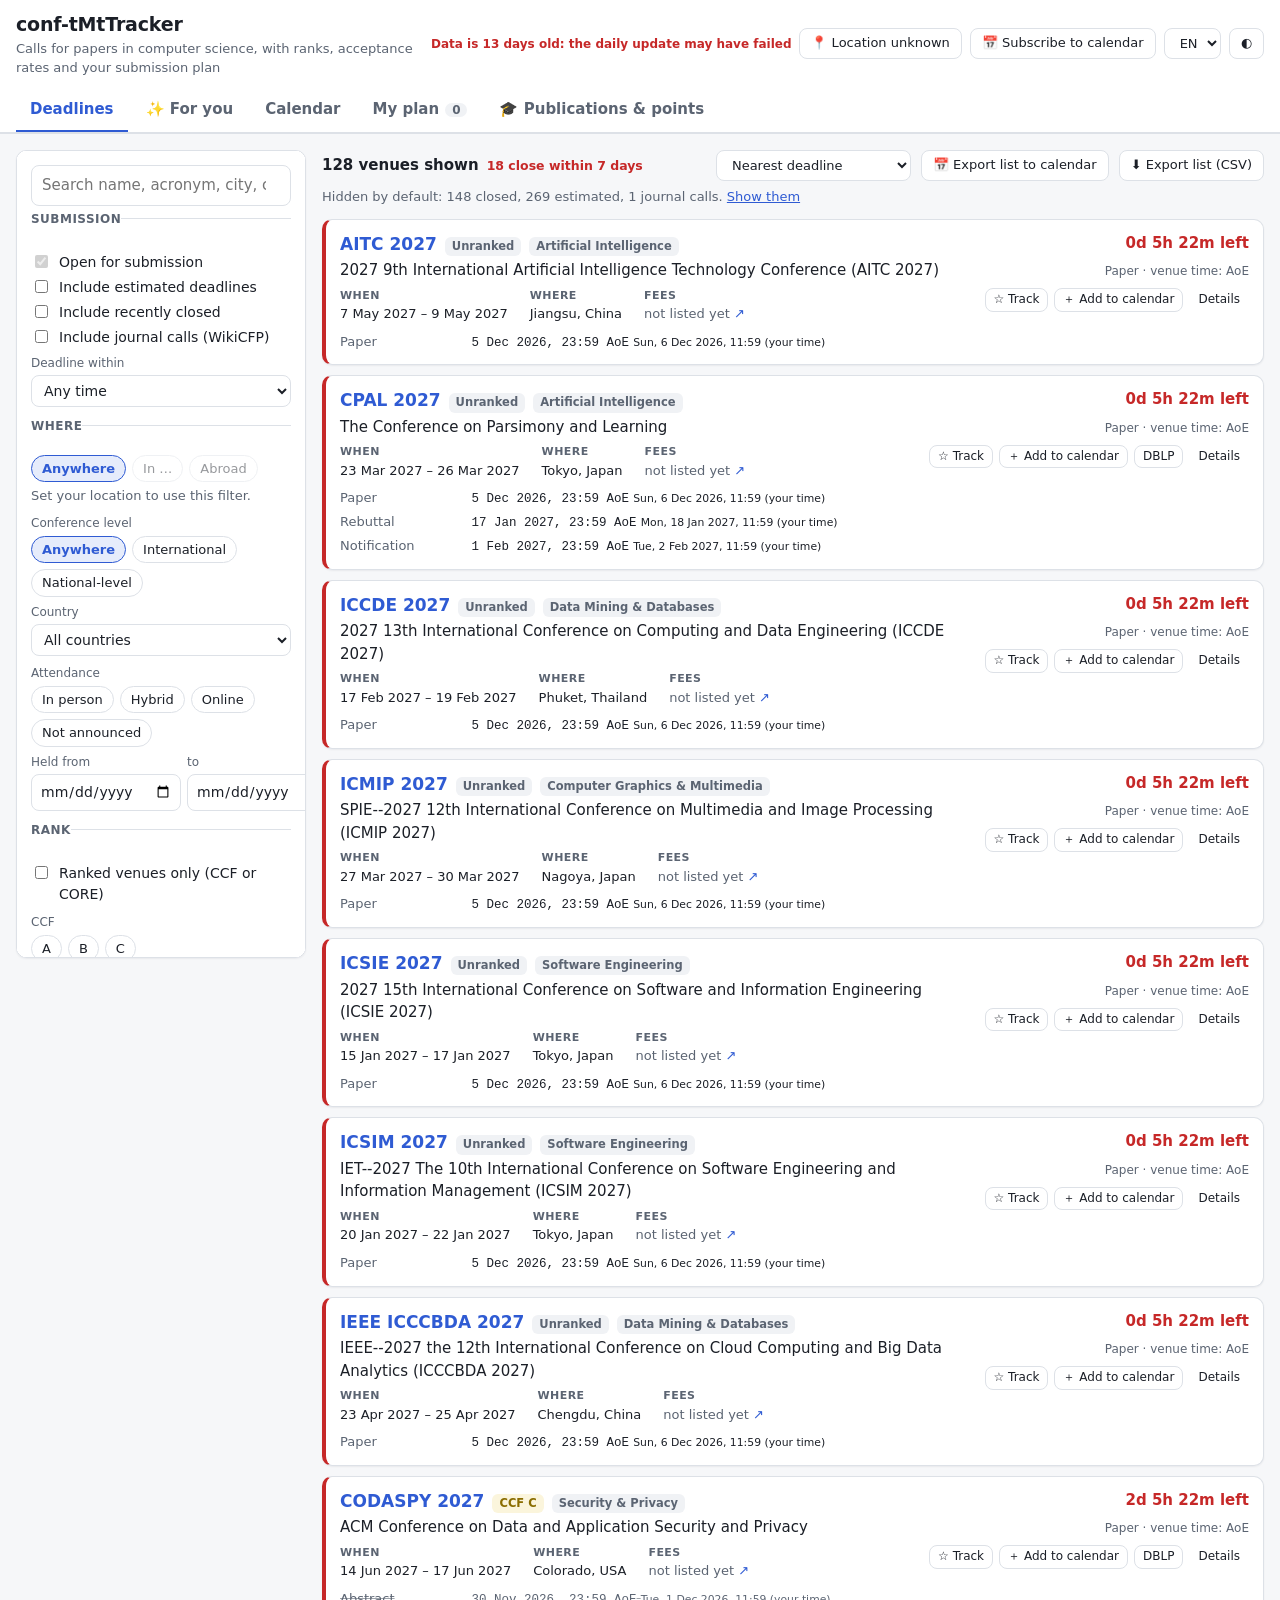
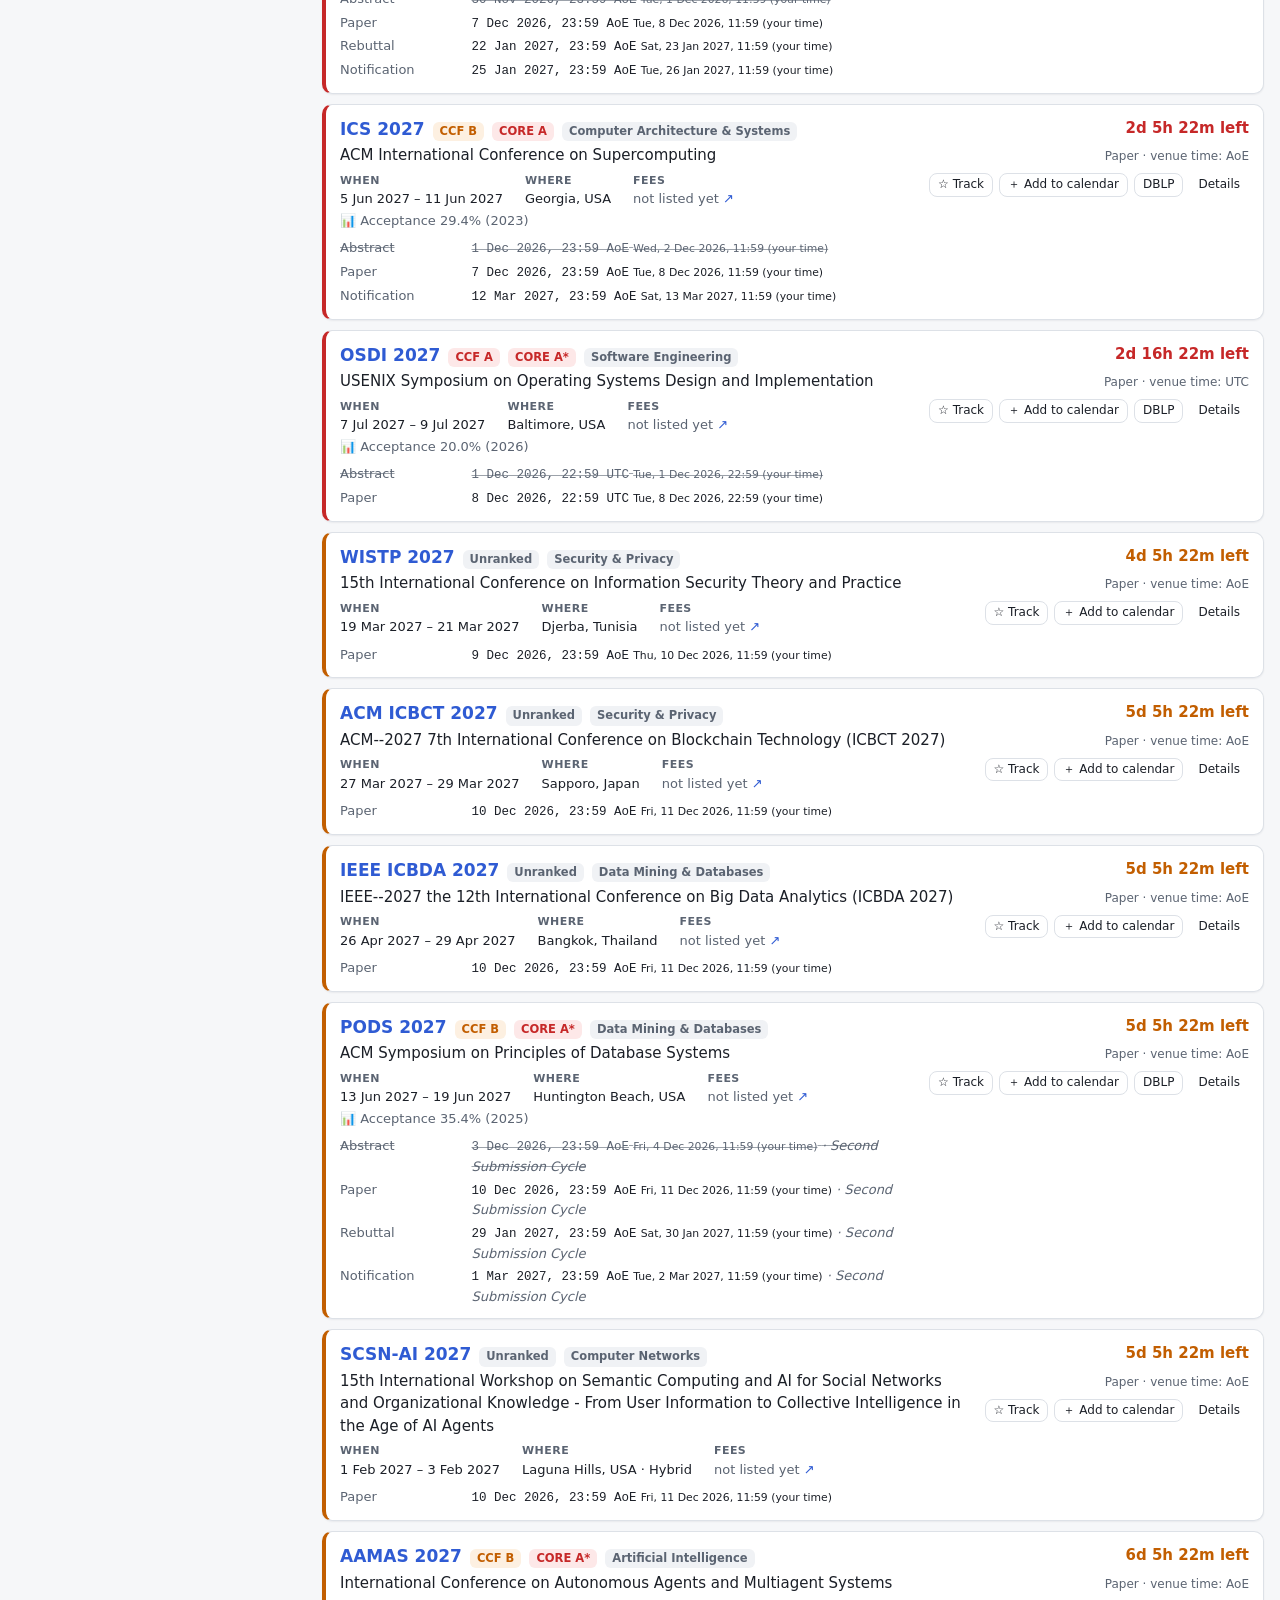
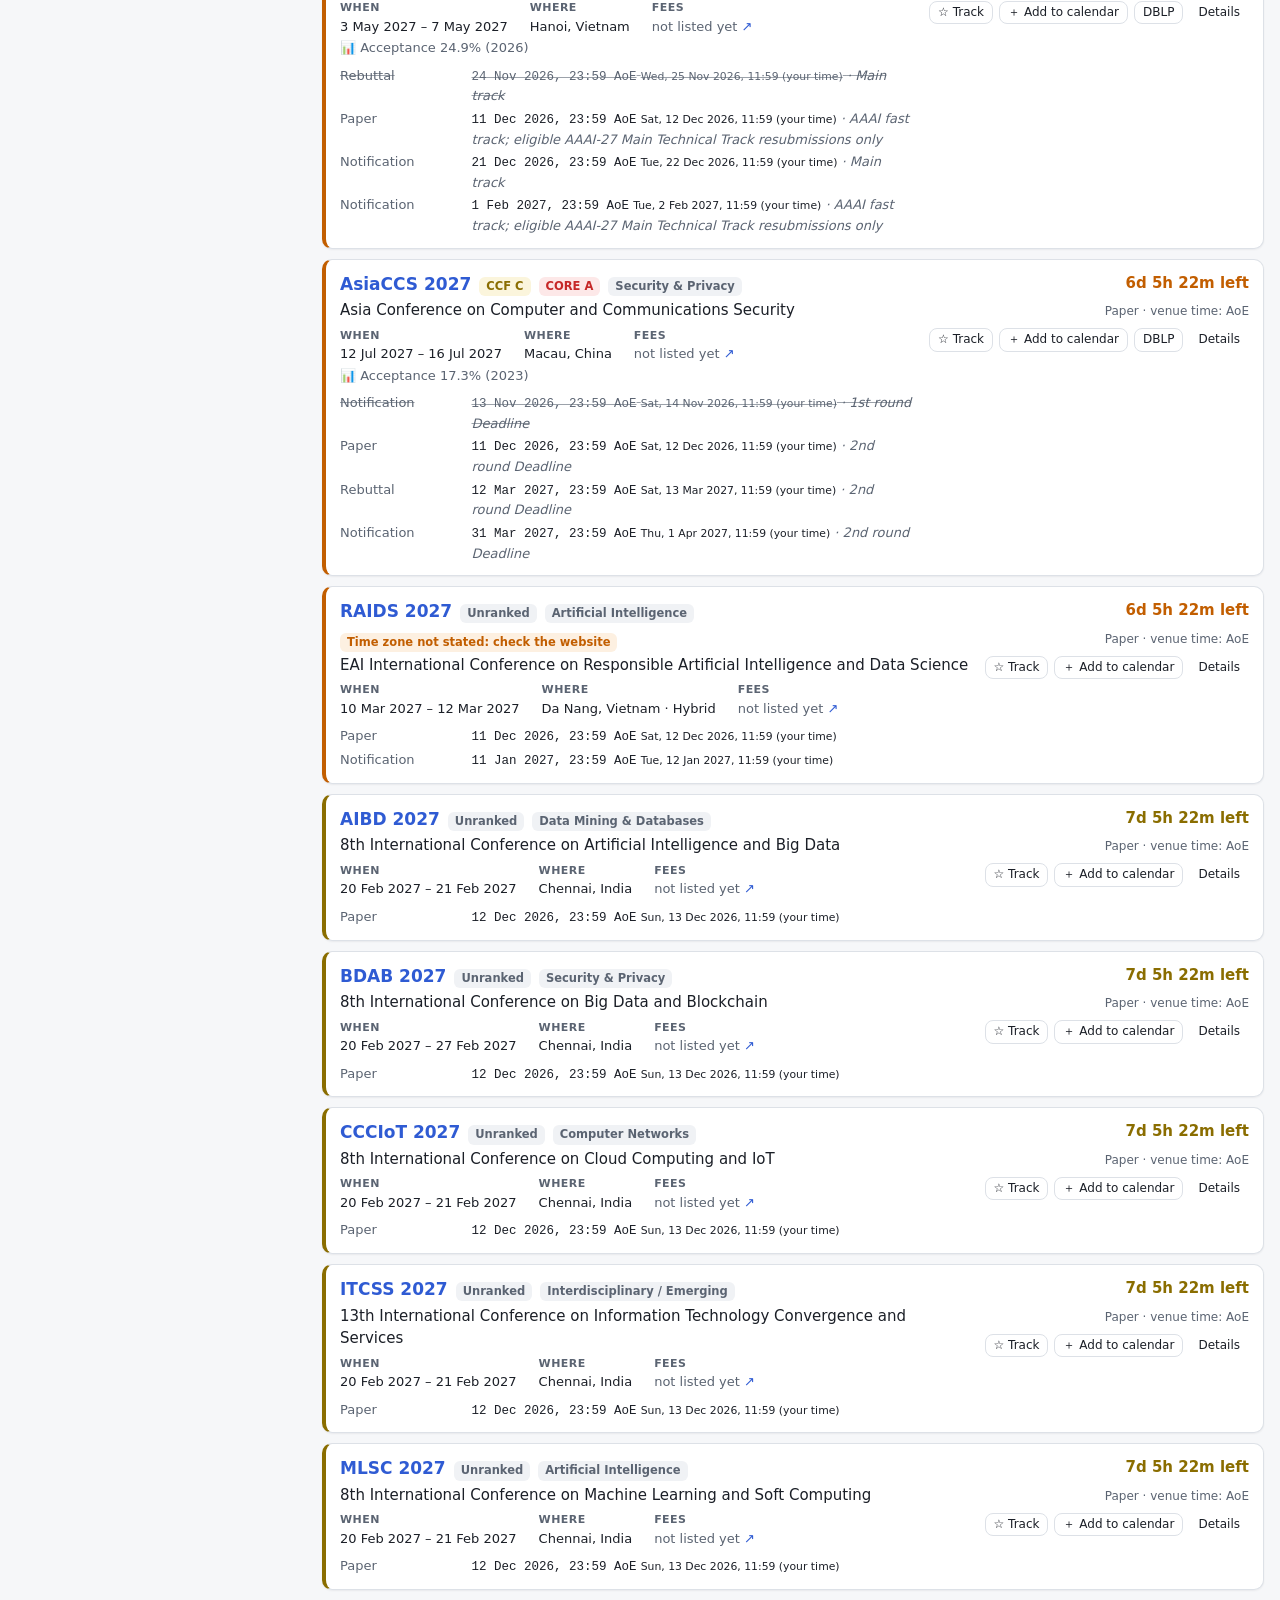
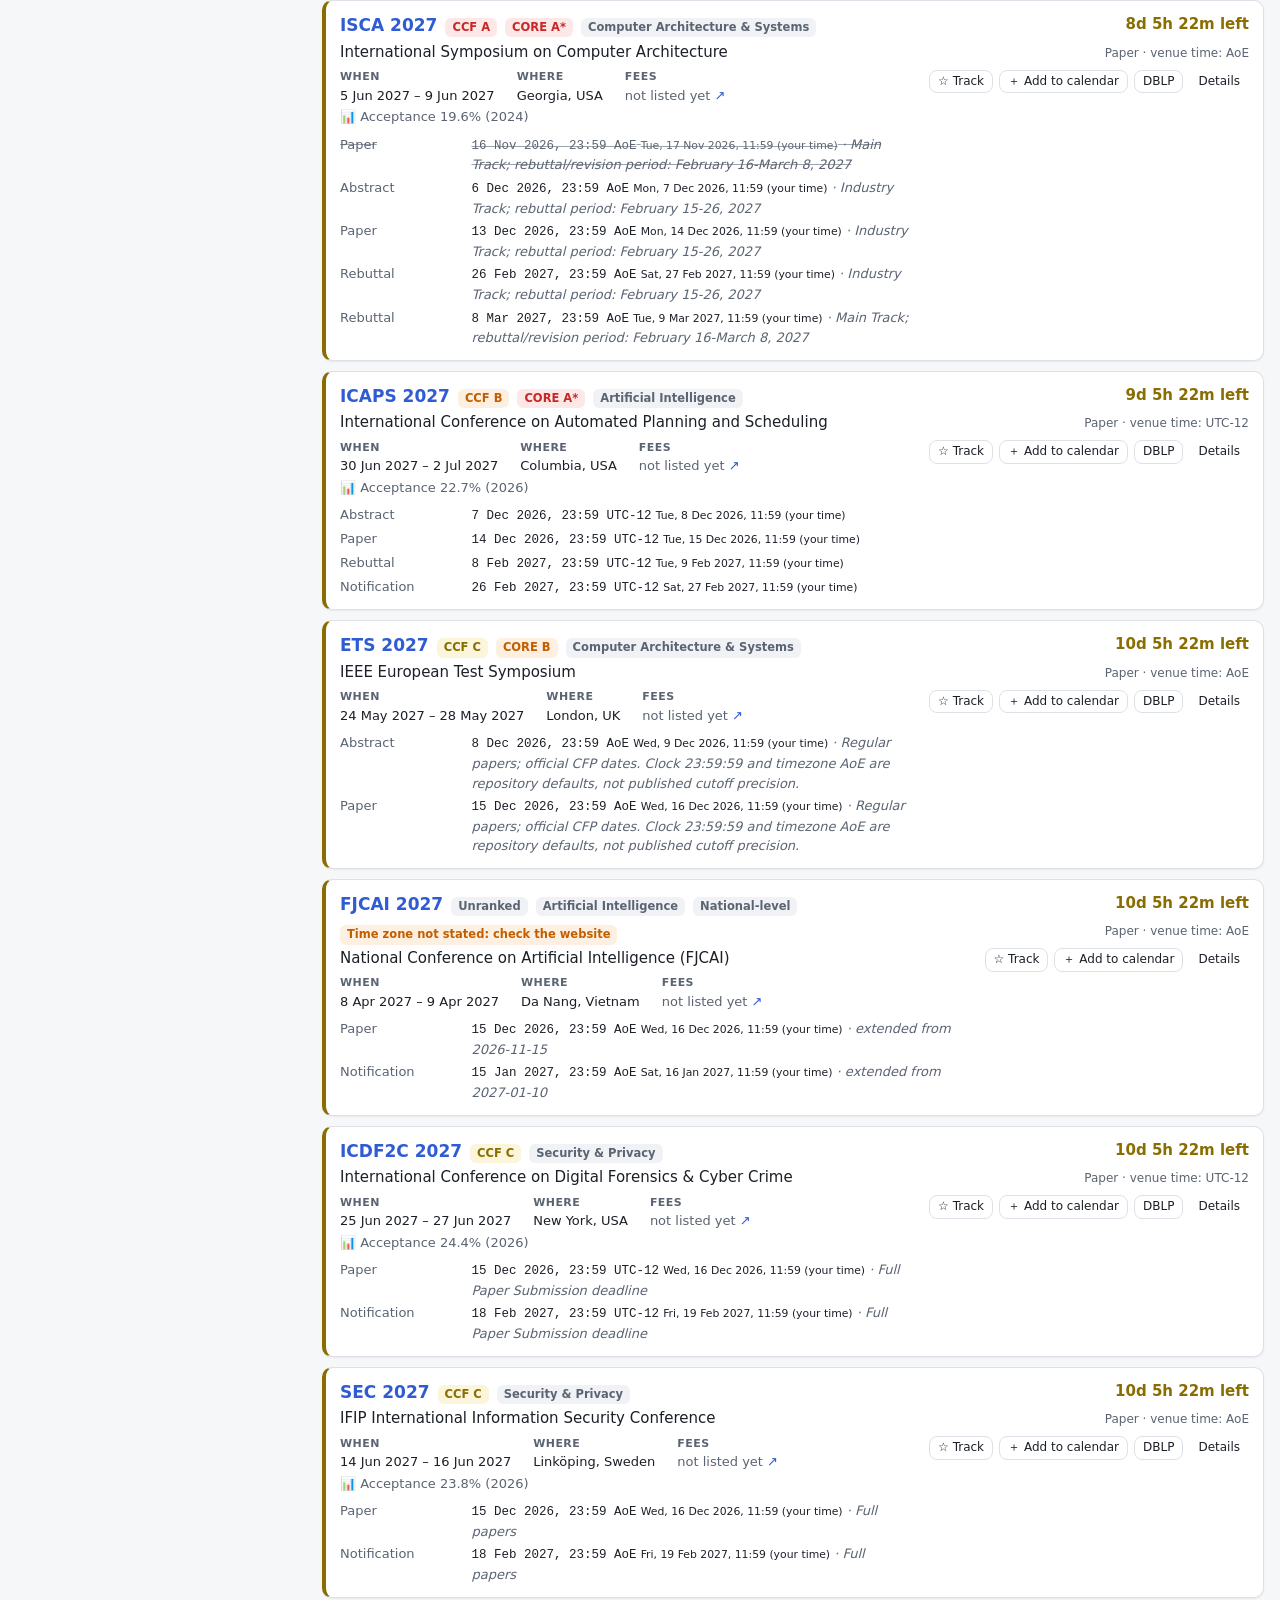
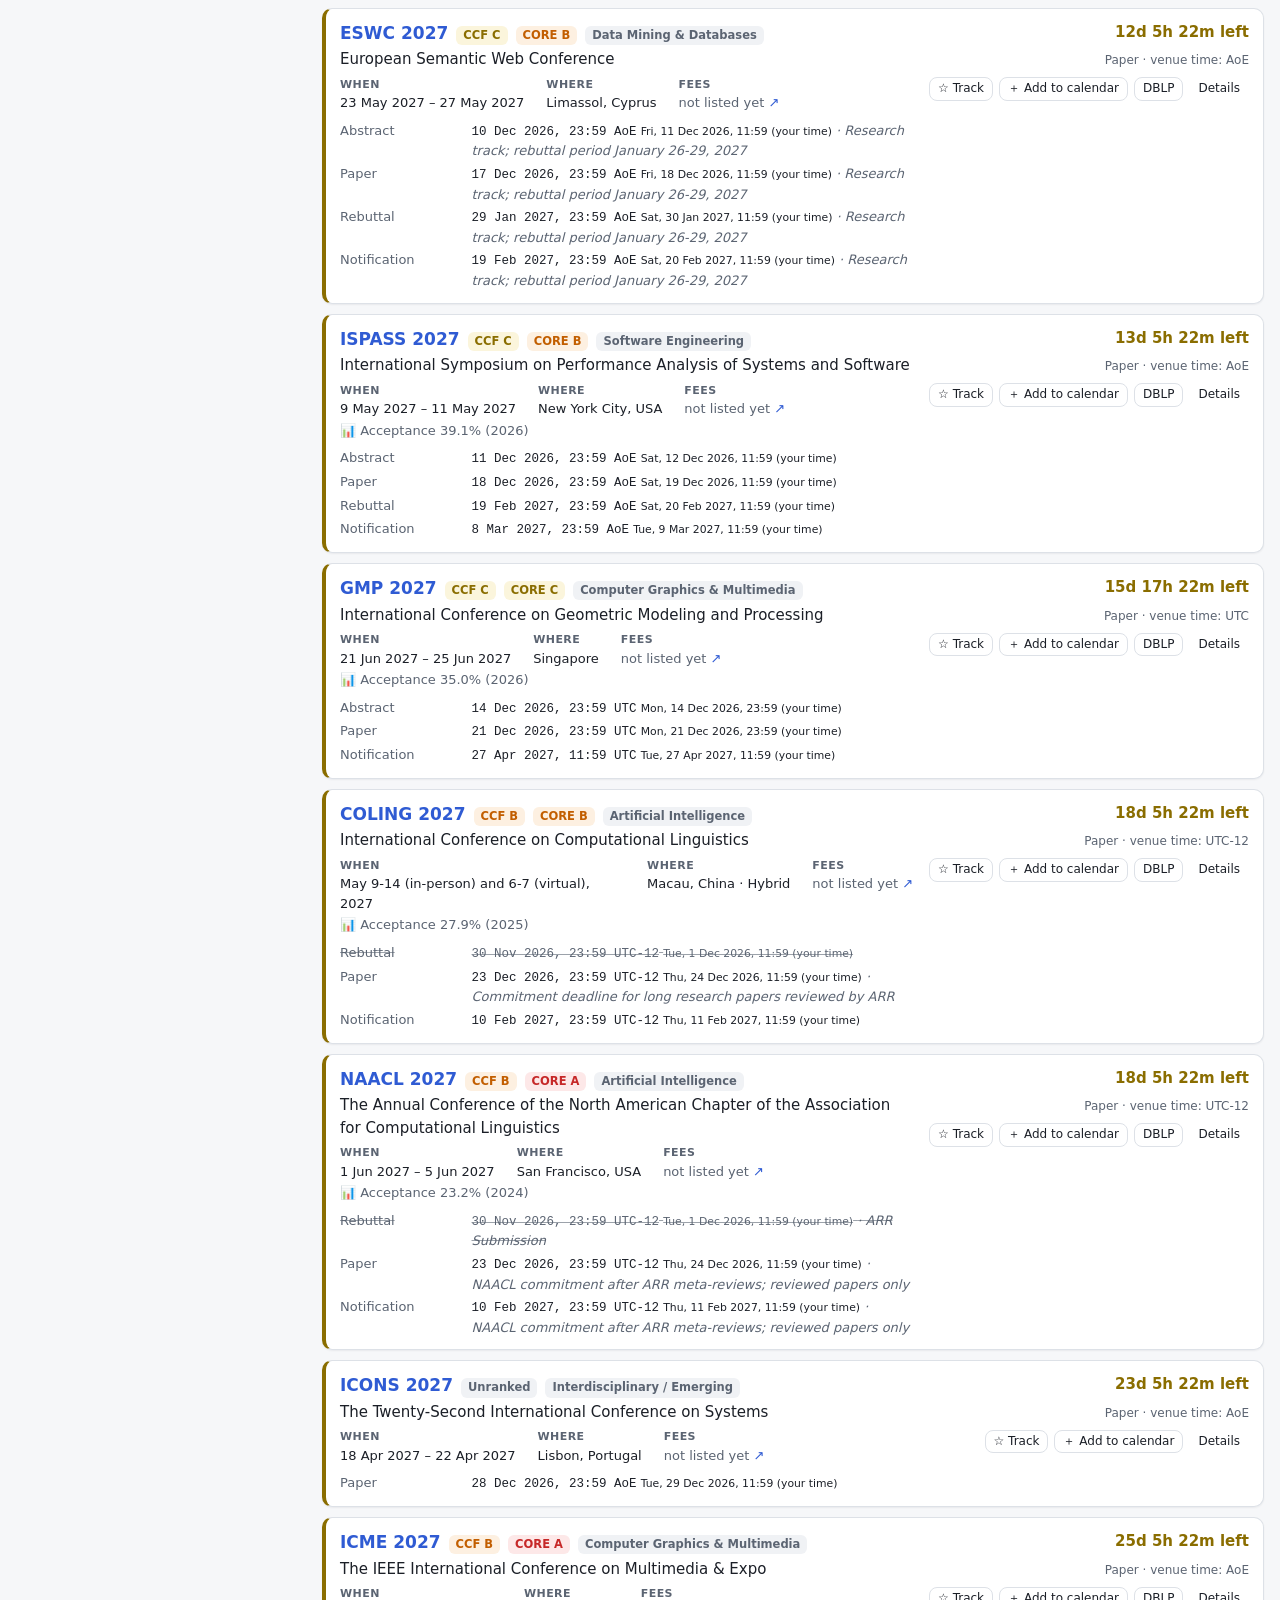
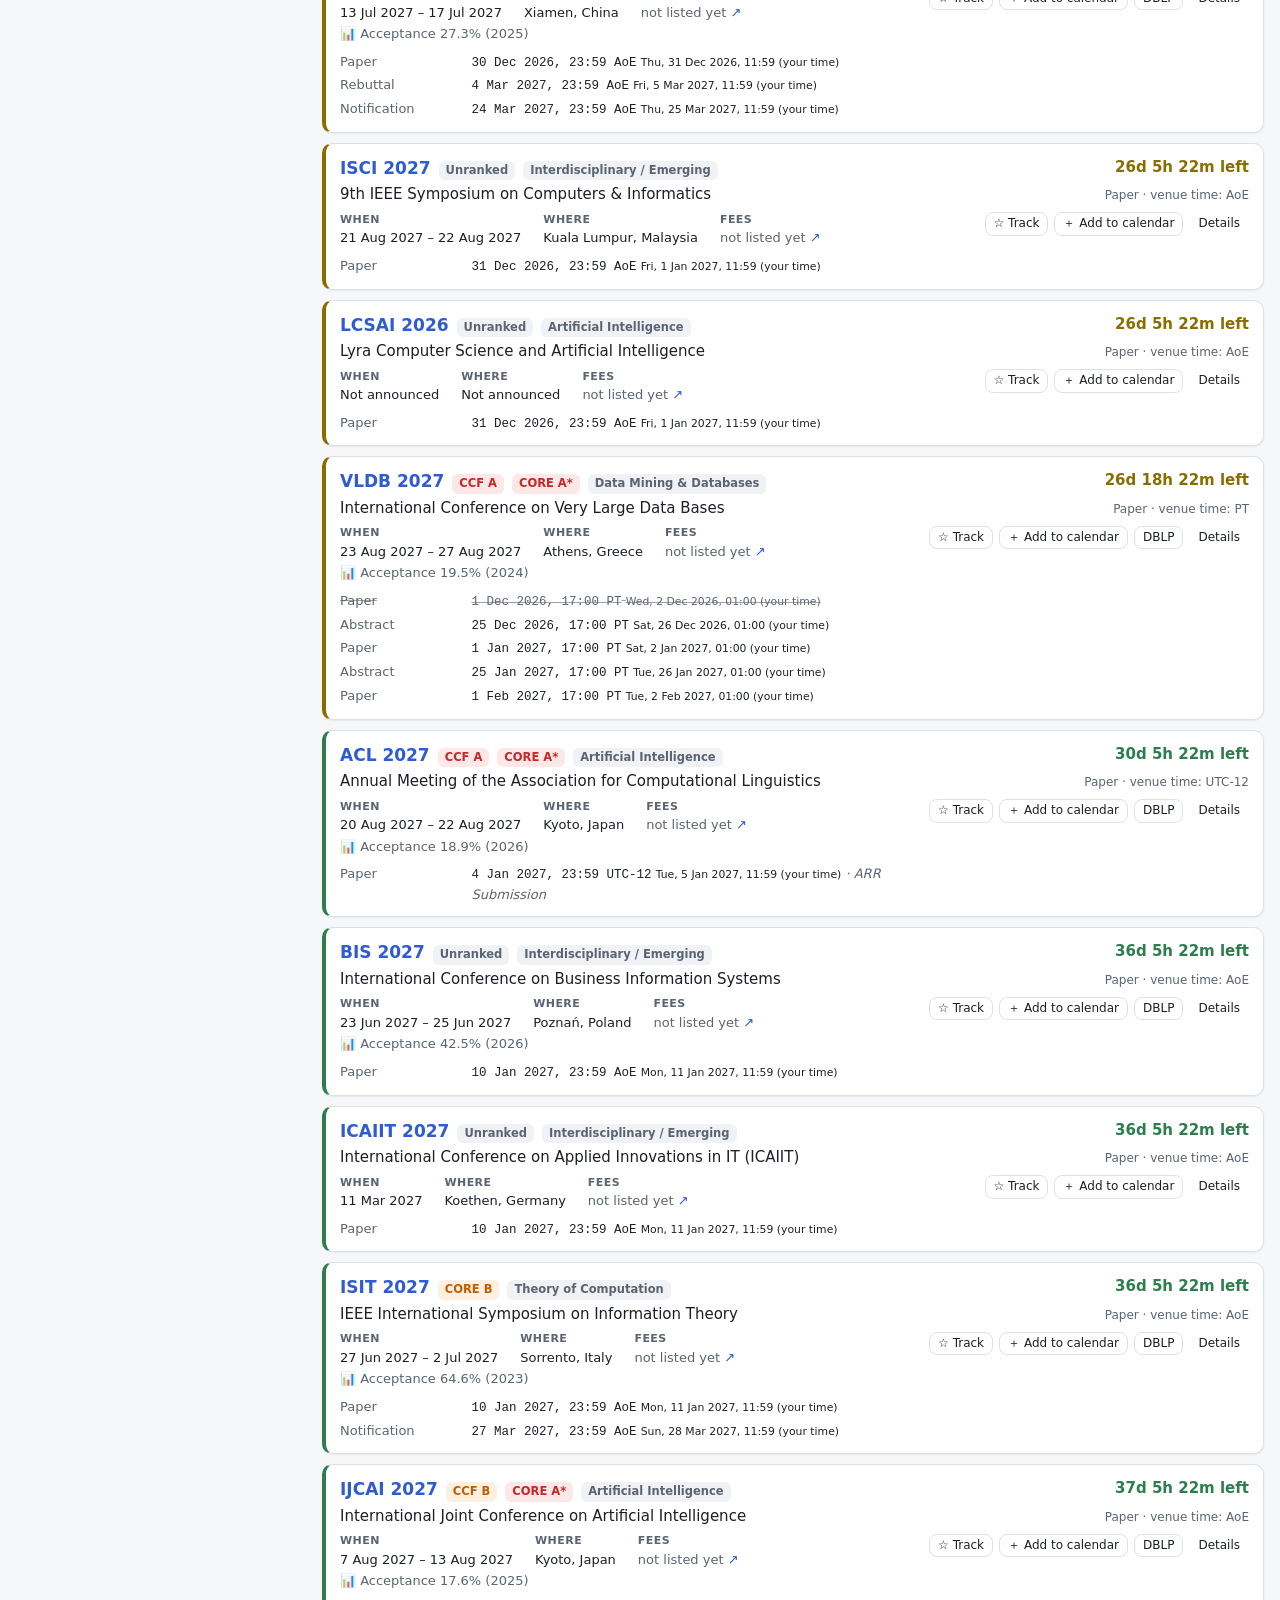
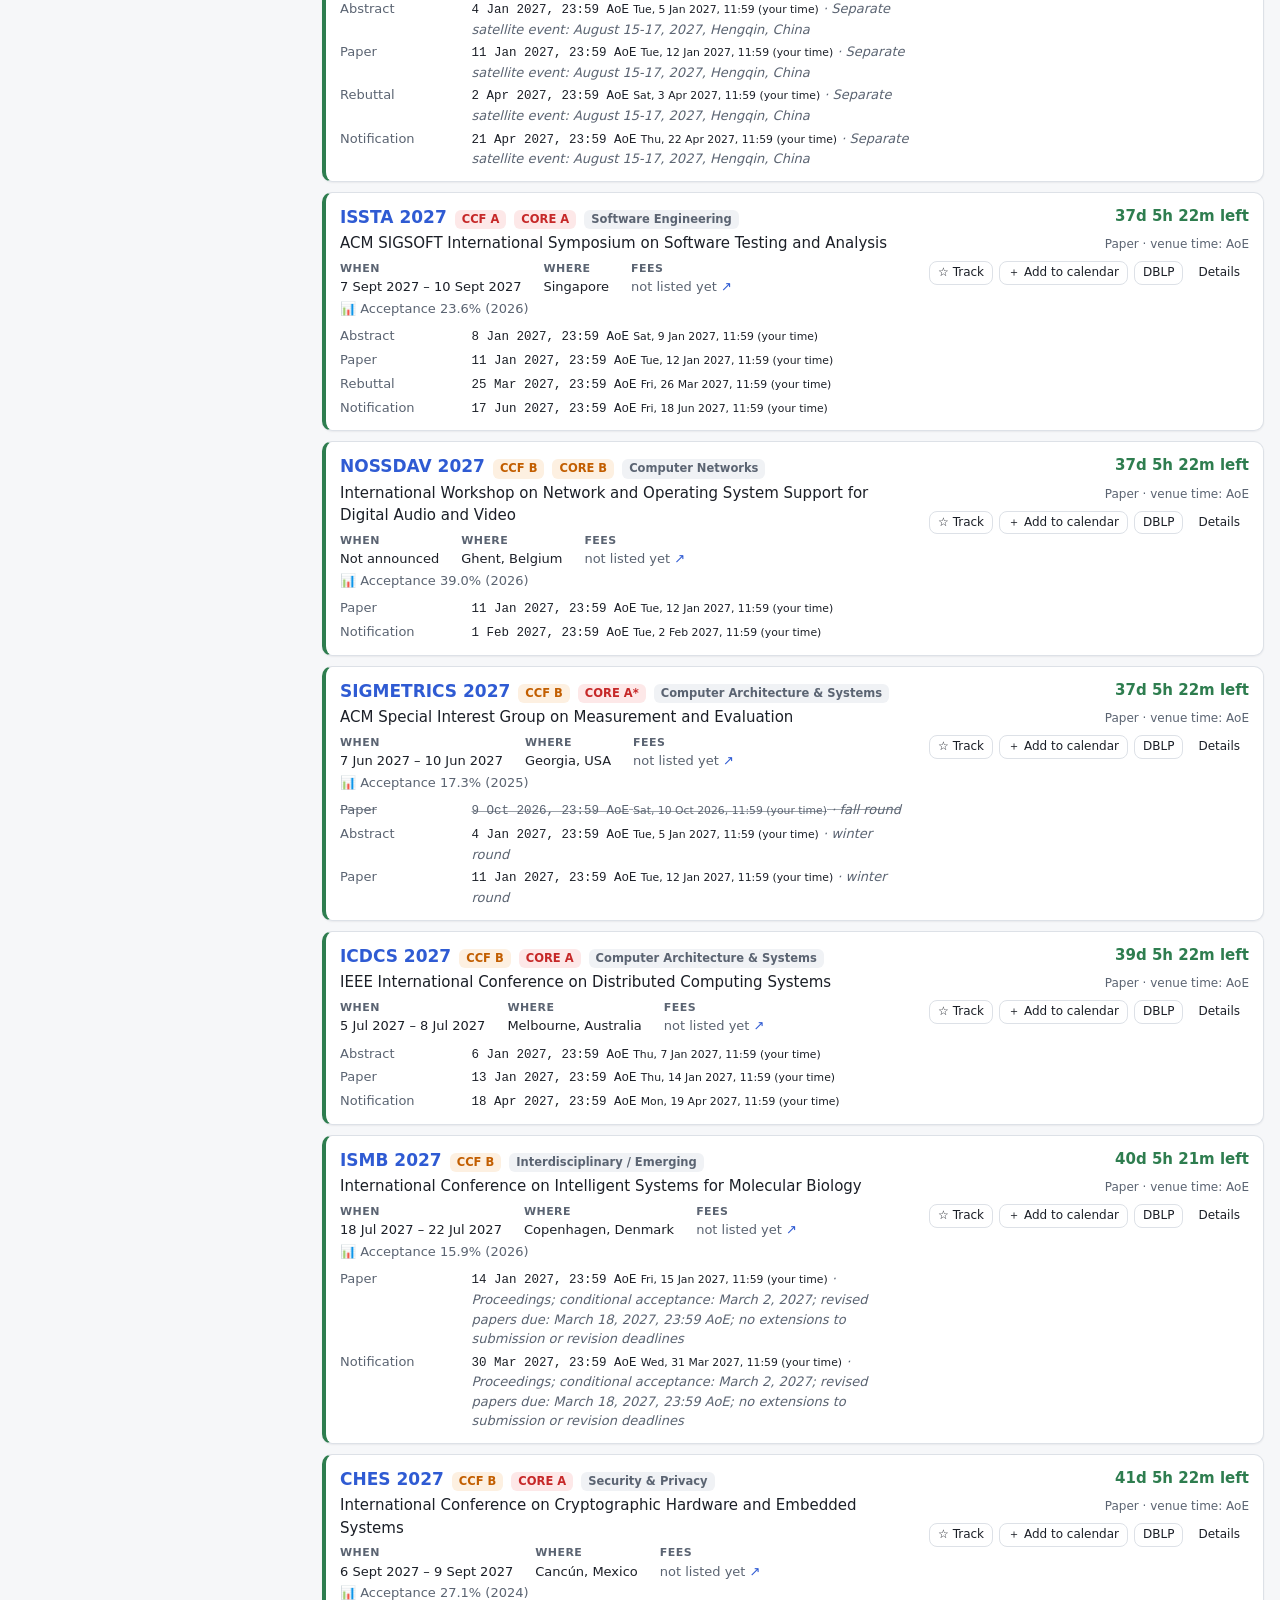
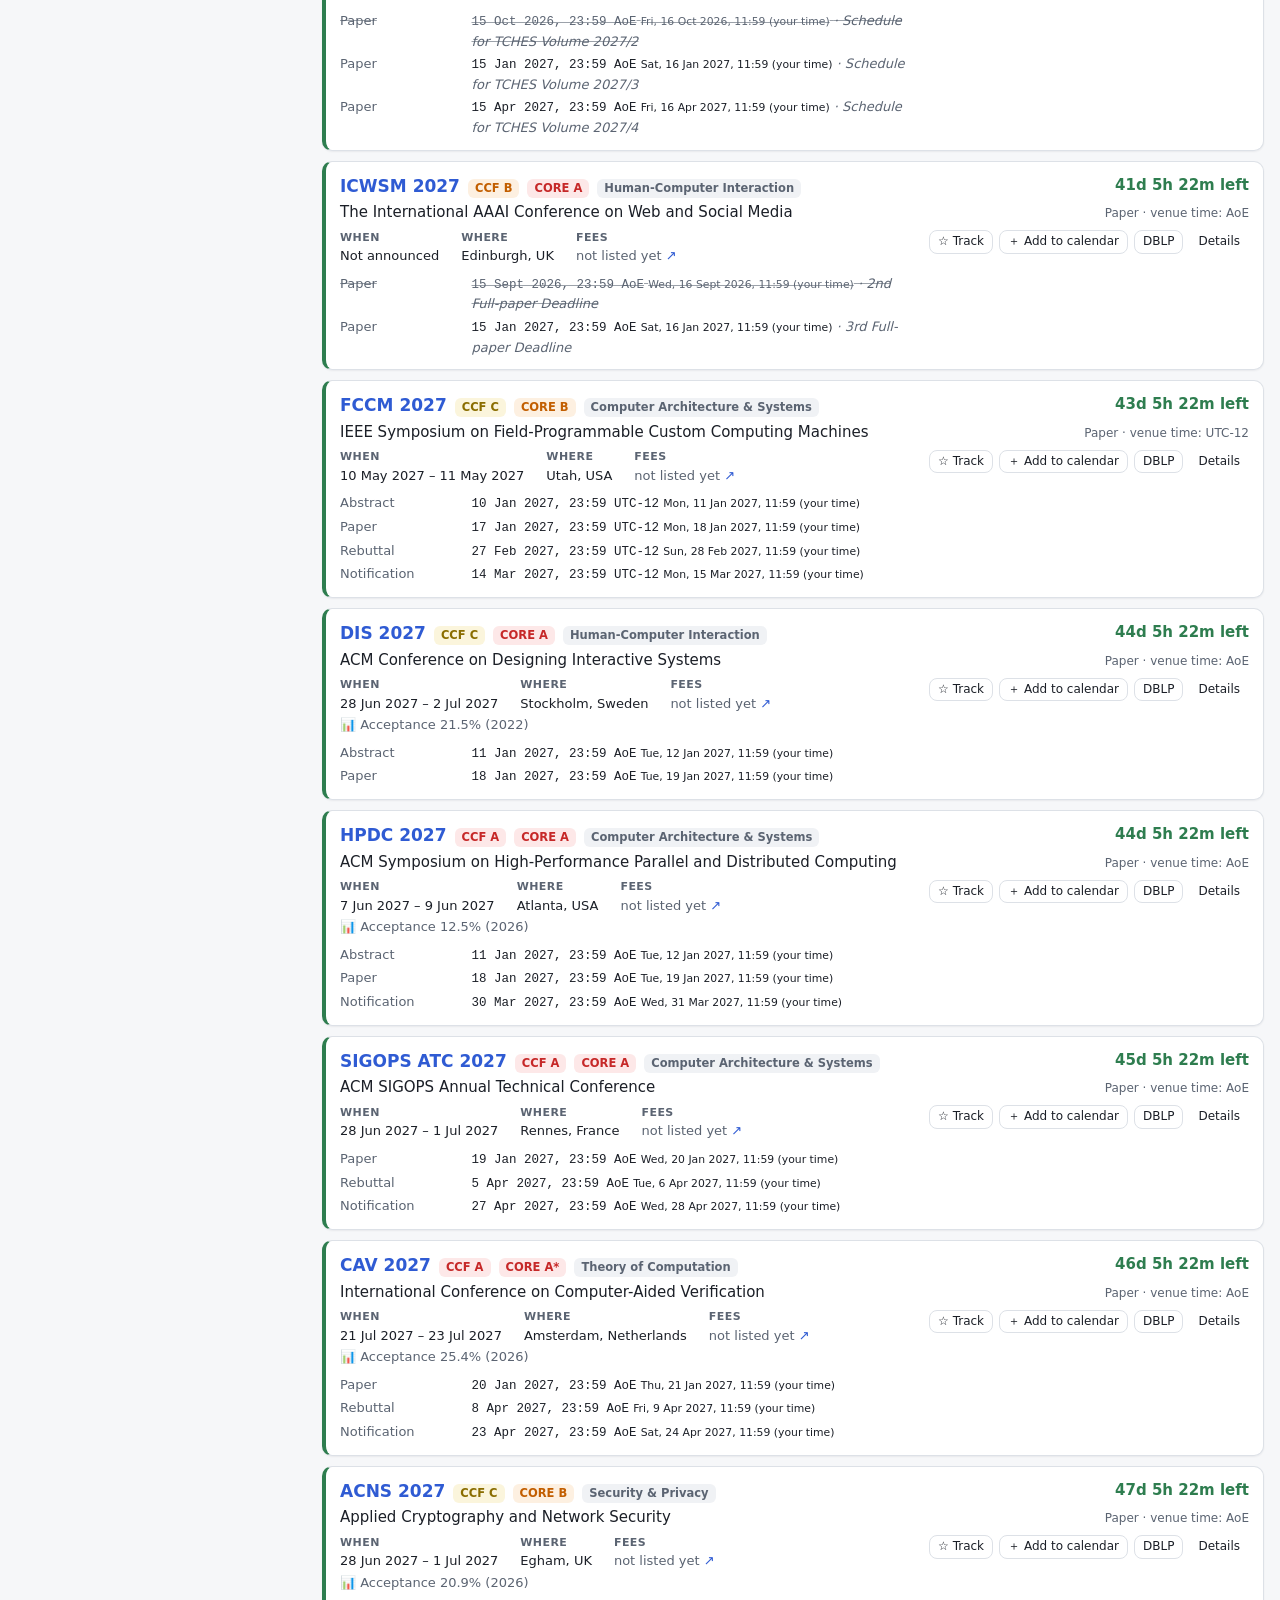
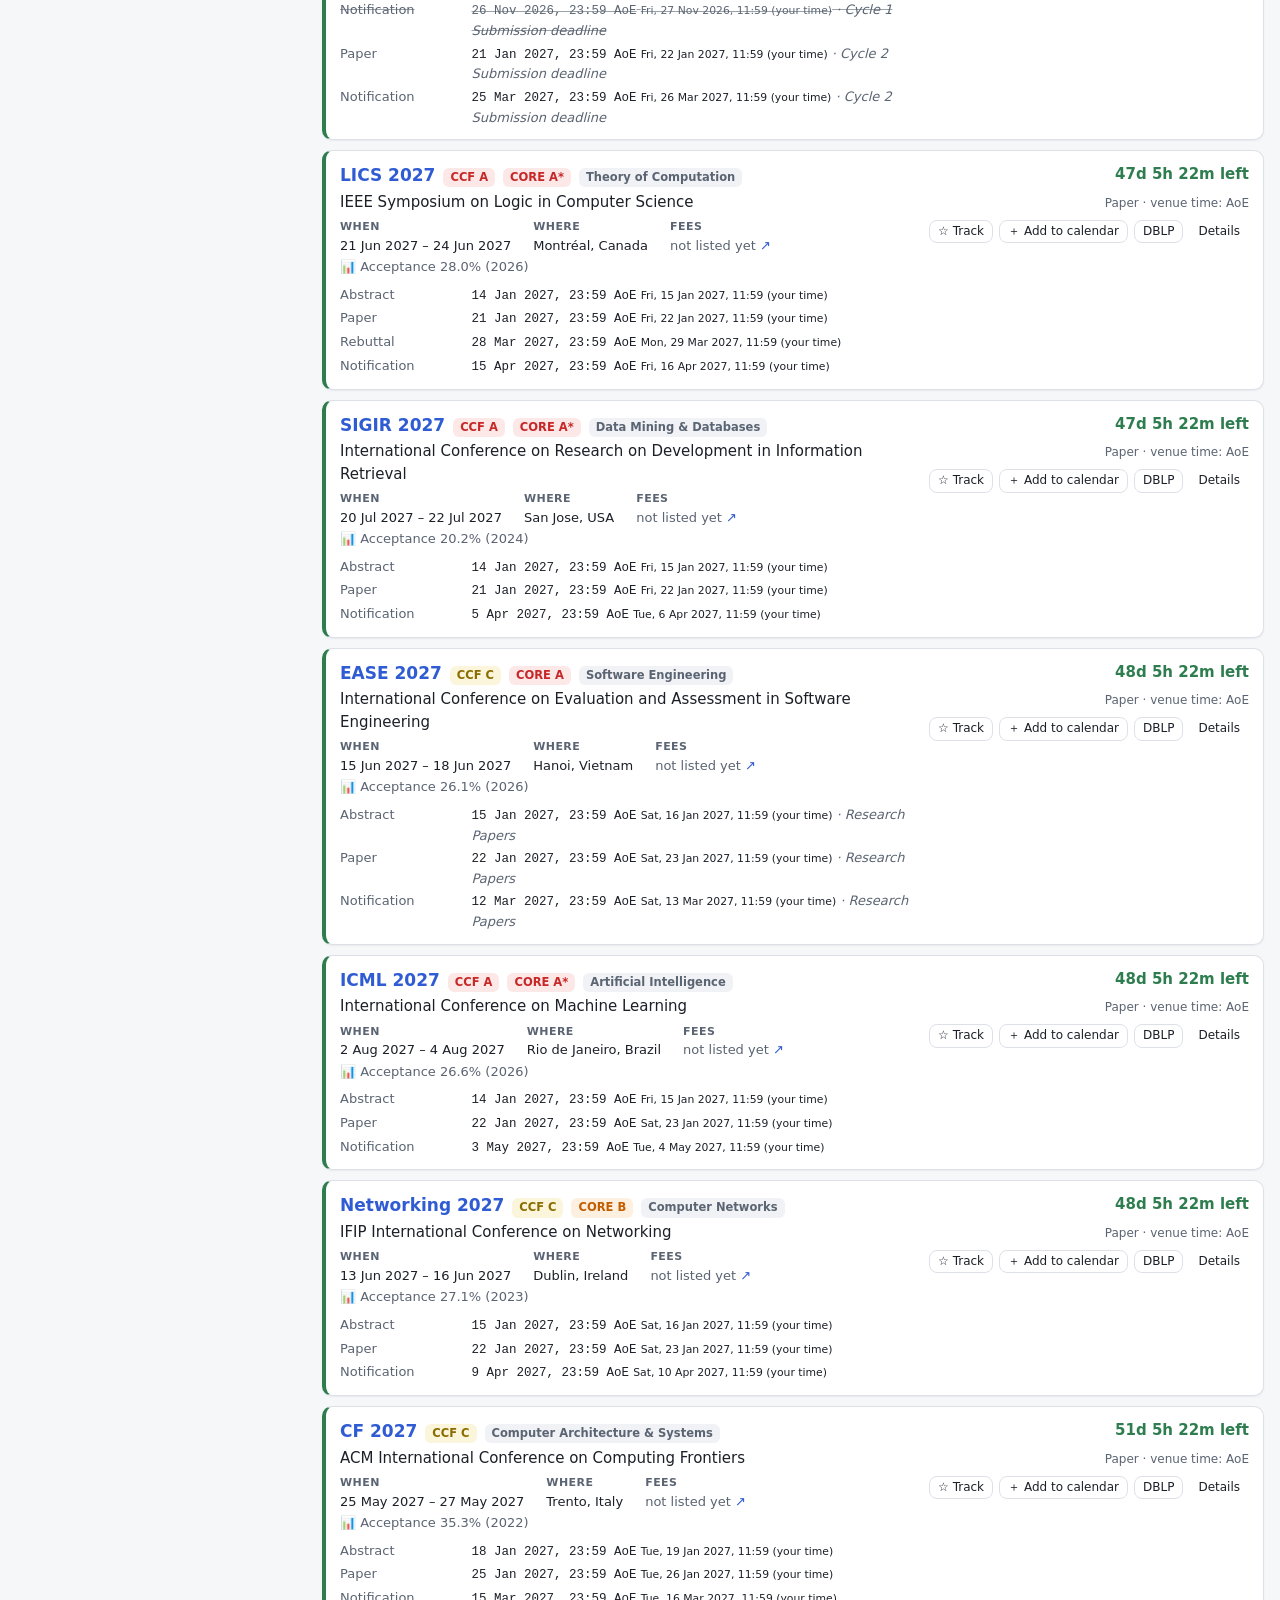
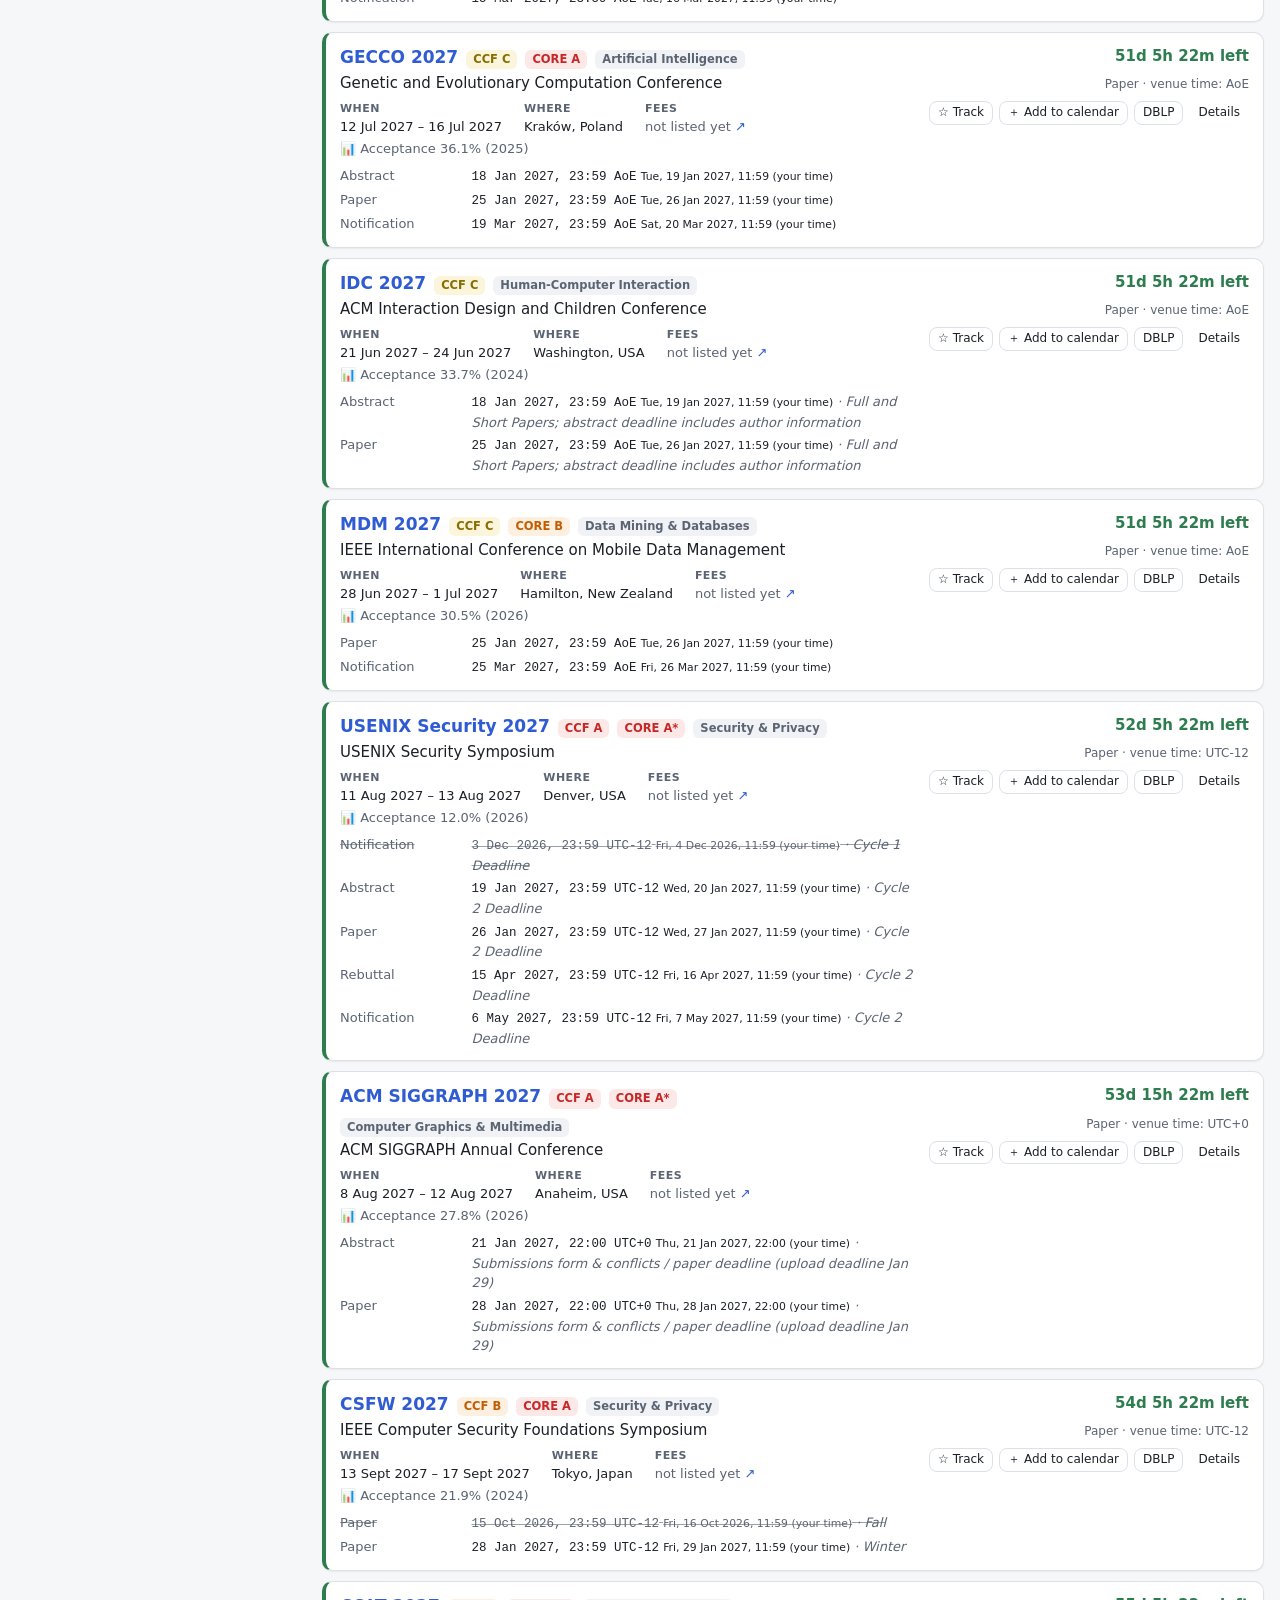
==== index.html @ 1c6bd942 "Watch national conference websites weekly and keep their history - scripts/watch_series.py and scrip" ====
<!DOCTYPE html>
<html lang="en">
<head>
  <meta charset="UTF-8" />
  <meta name="viewport" content="width=device-width, initial-scale=1.0" />
  <title>conf-tMtTracker</title>
  <meta name="description" content="Computer science calls for papers with CCF and CORE ranks, acceptance rates, calendar export and a personal submission plan." />
  <link rel="icon" href="data:image/svg+xml,%3Csvg xmlns='http://www.w3.org/2000/svg' viewBox='0 0 32 32'%3E%3Crect width='32' height='32' rx='7' fill='%232f5bd3'/%3E%3Cpath d='M9 8h14v3H9zM9 14h14v3H9zM9 20h9v3H9z' fill='white'/%3E%3C/svg%3E" />
  <link rel="stylesheet" href="assets/styles.css?v=5" />
  <link rel="alternate" type="text/calendar" title="conf-tMtTracker: ranked conference deadlines" href="data/deadlines.ics" />
  <script>
    // Apply the saved theme before first paint to avoid a flash.
    try { const t = localStorage.getItem("conf_tracker_theme"); if (t) document.documentElement.dataset.theme = t; } catch {}
  </script>
</head>
<body>
  <header class="topbar">
    <div class="topbar-inner">
      <div class="brand">
        <h1 id="app-name">conf-tMtTracker</h1>
        <p id="tagline"></p>
      </div>
      <div class="top-actions">
        <span id="fresh" class="fresh" aria-live="polite"></span>
        <button id="btn-loc" class="btn" type="button"></button>
        <button id="btn-subscribe" class="btn" type="button"></button>
        <label class="sr-only" for="lang">Language</label>
        <select id="lang" class="btn" aria-label="Language">
          <option value="en">EN</option>
          <option value="vi">VI</option>
        </select>
        <button id="btn-theme" class="btn" type="button" aria-label="Theme">◐</button>
      </div>
    </div>
    <nav class="tabs" role="tablist" aria-label="Views">
      <button class="tab" role="tab" data-view="list" id="tab-list"></button>
      <button class="tab" role="tab" data-view="foryou" id="tab-foryou"></button>
      <button class="tab" role="tab" data-view="calendar" id="tab-calendar"></button>
      <button class="tab" role="tab" data-view="plan" id="tab-plan"></button>
      <button class="tab" role="tab" data-view="pubs" id="tab-pubs"></button>
    </nav>
  </header>

  <main id="layout" class="layout">
    <aside id="filters" class="panel" aria-label="Filters"></aside>
    <section id="view" aria-live="polite">
      <p class="empty" id="loading">Loading…</p>
    </section>
  </main>

  <footer id="footer"></footer>

  <dialog id="dlg-subscribe">
    <h2 id="sub-title"></h2>
    <p id="sub-body"></p>
    <div class="copy-row">
      <input id="sub-url" readonly aria-label="Feed URL" />
      <button class="btn" type="button" data-action="copy-feed" id="sub-copy"></button>
    </div>
    <p><a id="sub-download" href="data/deadlines.ics" download>deadlines.ics</a></p>
    <form method="dialog"><button class="btn" id="sub-close"></button></form>
  </dialog>

  <dialog id="dlg-loc">
    <h2 id="loc-title"></h2>
    <label class="field"><span id="loc-country-label"></span><select id="loc-country"></select></label>
    <label class="field"><span id="loc-city-label"></span><select id="loc-city"></select></label>
    <p><button class="btn" type="button" id="loc-precise"></button></p>
    <p class="hint" id="loc-note"></p>
    <p class="hint" id="loc-status" role="status"></p>
    <form method="dialog" class="dlg-actions">
      <button class="btn primary" id="loc-save"></button>
      <button class="btn" id="loc-close"></button>
    </form>
  </dialog>

  <input type="file" id="plan-file" accept="application/json,.json" hidden />
  <div id="toast" class="toast" role="status"></div>

  <script type="module" src="assets/app.js?v=5"></script>
</body>
</html>
---- assets/styles.css ----
/* SPDX-License-Identifier: MIT */
:root {
  --bg: #f6f7f9;
  --surface: #ffffff;
  --surface-2: #f0f2f5;
  --border: #dde1e7;
  --text: #1b1f27;
  --muted: #5b6472;
  --accent: #2f5bd3;
  --accent-soft: #e6ecfb;
  --critical: #c62828;
  --critical-soft: #fde8e8;
  --soon: #c25e00;
  --soon-soft: #fdf0e1;
  --month: #8a6d00;
  --month-soft: #fbf5dc;
  --ok: #2e7d4f;
  --ok-soft: #e4f4ea;
  --est: #6b4fbb;
  --est-soft: #efeafb;
  --shadow: 0 1px 2px rgba(16, 24, 40, 0.06);
  --radius: 10px;
  --font: system-ui, -apple-system, "Segoe UI", Roboto, "Noto Sans", "Helvetica Neue", Arial, sans-serif;
  --mono: ui-monospace, "SF Mono", Menlo, Consolas, monospace;
  color-scheme: light;
}

@media (prefers-color-scheme: dark) {
  :root:not([data-theme="light"]) {
    --bg: #12151b; --surface: #1a1e26; --surface-2: #222833; --border: #2e3542; --text: #e7eaf0;
    --muted: #9aa3b2; --accent: #7c9cff; --accent-soft: #23304f; --critical: #ff7a7a; --critical-soft: #3a1f22;
    --soon: #ffb062; --soon-soft: #3a2a19; --month: #e3c95a; --month-soft: #332c16; --ok: #6fd39a;
    --ok-soft: #183026; --est: #b9a4ff; --est-soft: #2a2443; --shadow: none; color-scheme: dark;
  }
}
:root[data-theme="dark"] {
  --bg: #12151b; --surface: #1a1e26; --surface-2: #222833; --border: #2e3542; --text: #e7eaf0;
  --muted: #9aa3b2; --accent: #7c9cff; --accent-soft: #23304f; --critical: #ff7a7a; --critical-soft: #3a1f22;
  --soon: #ffb062; --soon-soft: #3a2a19; --month: #e3c95a; --month-soft: #332c16; --ok: #6fd39a;
  --ok-soft: #183026; --est: #b9a4ff; --est-soft: #2a2443; --shadow: none; color-scheme: dark;
}

* { box-sizing: border-box; }
html, body { margin: 0; }
body { background: var(--bg); color: var(--text); font: 15px/1.5 var(--font); min-height: 100vh; }
a { color: var(--accent); }
button, input, select, textarea { font: inherit; color: inherit; }
.sr-only { position: absolute; width: 1px; height: 1px; overflow: hidden; clip: rect(0 0 0 0); white-space: nowrap; }
:focus-visible { outline: 2px solid var(--accent); outline-offset: 2px; }

/* Top bar */
.topbar { background: var(--surface); border-bottom: 1px solid var(--border); position: sticky; top: 0; z-index: 20; }
.topbar-inner { max-width: 1320px; margin: 0 auto; padding: 10px 16px; display: flex; gap: 16px; align-items: center; flex-wrap: wrap; }
.brand { display: flex; flex-direction: column; min-width: 0; flex: 1 1 320px; }
.brand h1 { font-size: 19px; margin: 0; letter-spacing: -0.01em; }
.brand p { margin: 0; color: var(--muted); font-size: 13px; }
.top-actions { display: flex; gap: 8px; align-items: center; flex-wrap: wrap; }
.fresh { font-size: 12px; color: var(--muted); }
.fresh.stale { color: var(--critical); font-weight: 600; }

.btn { border: 1px solid var(--border); background: var(--surface); border-radius: 8px; padding: 6px 11px; cursor: pointer; font-size: 13px; line-height: 1.3; display: inline-flex; gap: 6px; align-items: center; text-decoration: none; color: var(--text); white-space: nowrap; }
.btn:hover { background: var(--surface-2); }
.btn.primary { background: var(--accent); border-color: var(--accent); color: #fff; }
.btn.primary:hover { filter: brightness(1.05); }
.btn.on { background: var(--accent-soft); border-color: var(--accent); color: var(--accent); font-weight: 600; }
.btn.small { padding: 3px 8px; font-size: 12px; }
.btn.ghost { border-color: transparent; background: transparent; }
select.btn { padding-right: 6px; }

/* Tabs */
.tabs { max-width: 1320px; margin: 0 auto; padding: 0 16px; display: flex; gap: 4px; border-bottom: 1px solid var(--border); overflow-x: auto; }
.tab { border: 0; background: none; padding: 10px 14px; cursor: pointer; color: var(--muted); border-bottom: 2px solid transparent; font-weight: 600; white-space: nowrap; }
.tab[aria-selected="true"] { color: var(--accent); border-bottom-color: var(--accent); }
.tab .count { background: var(--surface-2); border-radius: 999px; padding: 0 7px; margin-left: 6px; font-size: 12px; color: var(--muted); }

/* Layout */
.layout { max-width: 1320px; margin: 0 auto; padding: 16px; display: grid; grid-template-columns: 290px minmax(0, 1fr); gap: 16px; align-items: start; }
.layout.no-filters { grid-template-columns: minmax(0, 1fr); }
.panel { background: var(--surface); border: 1px solid var(--border); border-radius: var(--radius); box-shadow: var(--shadow); }
aside.panel { position: sticky; top: 76px; max-height: calc(100vh - 92px); overflow: auto; padding: 14px; }
.filter-toggle { display: none; }

.fgroup { border: 0; border-top: 1px solid var(--border); padding: 12px 0 4px; margin: 0; min-width: 0; }
.fgroup:first-of-type { border-top: 0; padding-top: 0; }
.fgroup > legend, .fgroup > h3 { font-size: 12px; text-transform: uppercase; letter-spacing: 0.04em; color: var(--muted); margin: 0 0 8px; padding: 0; font-weight: 700; }
.search { width: 100%; padding: 8px 10px; border: 1px solid var(--border); border-radius: 8px; background: var(--surface); }
.check { display: flex; gap: 8px; align-items: flex-start; font-size: 14px; margin: 4px 0; cursor: pointer; }
.check input { margin-top: 3px; accent-color: var(--accent); }
.check .n { margin-left: auto; color: var(--muted); font-size: 12px; font-variant-numeric: tabular-nums; }
.chips { display: flex; flex-wrap: wrap; gap: 6px; }
.chip { border: 1px solid var(--border); background: var(--surface); border-radius: 999px; padding: 3px 10px; font-size: 13px; cursor: pointer; }
.chip[aria-pressed="true"] { background: var(--accent-soft); border-color: var(--accent); color: var(--accent); font-weight: 600; }
.row2 { display: grid; grid-template-columns: 1fr 1fr; gap: 6px; }
.field { display: flex; flex-direction: column; gap: 3px; font-size: 12px; color: var(--muted); margin: 6px 0; }
.field input, .field select { padding: 6px 8px; border: 1px solid var(--border); border-radius: 8px; background: var(--surface); font-size: 14px; color: var(--text); }
.chip-label { font-size: 12px; color: var(--muted); margin: 8px 0 4px; }

/* Toolbar */
.toolbar { display: flex; gap: 10px; align-items: center; flex-wrap: wrap; margin-bottom: 10px; }
.toolbar .summary { font-weight: 600; margin-right: auto; }
.toolbar .summary small { color: var(--critical); font-weight: 600; margin-left: 8px; }
.hidden-note { font-size: 13px; color: var(--muted); margin: -4px 0 12px; }
.hidden-note button { border: 0; background: none; color: var(--accent); cursor: pointer; padding: 0; text-decoration: underline; }

/* Cards */
.list { display: flex; flex-direction: column; gap: 10px; }
.card { background: var(--surface); border: 1px solid var(--border); border-left: 4px solid var(--border); border-radius: var(--radius); box-shadow: var(--shadow); padding: 12px 14px; display: grid; grid-template-columns: minmax(0, 1fr) auto; gap: 8px 16px; }
.card.u-critical { border-left-color: var(--critical); }
.card.u-soon { border-left-color: var(--soon); }
.card.u-month { border-left-color: var(--month); }
.card.u-later { border-left-color: var(--ok); }
.card.s-estimated { border-left-style: dashed; border-left-color: var(--est); }
.card.s-closed { opacity: 0.82; }
.title-row { display: flex; gap: 8px; align-items: baseline; flex-wrap: wrap; }
.title-row a.name { font-size: 17px; font-weight: 700; text-decoration: none; }
.title-row a.name:hover { text-decoration: underline; }
.full { margin: 2px 0 6px; color: var(--text); }
.meta { display: flex; flex-wrap: wrap; gap: 4px 14px; font-size: 13px; color: var(--muted); }
.meta span { display: inline-flex; gap: 5px; align-items: center; }
.badge { font-size: 11.5px; font-weight: 700; border-radius: 6px; padding: 1px 7px; background: var(--surface-2); color: var(--muted); white-space: nowrap; }
.badge.rank-top { background: var(--critical-soft); color: var(--critical); }
.badge.rank-mid { background: var(--soon-soft); color: var(--soon); }
.badge.rank-low { background: var(--month-soft); color: var(--month); }
.badge.est { background: var(--est-soft); color: var(--est); }
.badge.warn { background: var(--soon-soft); color: var(--soon); }
.badge.area { font-weight: 600; }

.deadlines { list-style: none; margin: 8px 0 0; padding: 0; display: grid; gap: 3px; font-size: 13px; }
.deadlines li { display: grid; grid-template-columns: 9.5em minmax(0, 1fr); gap: 8px; }
.deadlines li.past { color: var(--muted); text-decoration: line-through; text-decoration-color: color-mix(in srgb, var(--muted) 60%, transparent); }
.deadlines .dtype { color: var(--muted); }
.deadlines .when { font-family: var(--mono); font-size: 12.5px; }
.deadlines .when small { font-family: var(--font); color: var(--muted); margin-left: 6px; }
.deadlines .cmt { color: var(--muted); font-style: italic; }

.side { display: flex; flex-direction: column; align-items: flex-end; gap: 8px; text-align: right; min-width: 190px; }
.countdown { font-weight: 800; font-variant-numeric: tabular-nums; font-size: 15px; }
.countdown.u-critical { color: var(--critical); }
.countdown.u-soon { color: var(--soon); }
.countdown.u-month { color: var(--month); }
.countdown.u-later { color: var(--ok); }
.countdown.u-past { color: var(--muted); }
.countdown-label { font-size: 12px; color: var(--muted); }
.actions { display: flex; flex-wrap: wrap; gap: 6px; justify-content: flex-end; }
.details { grid-column: 1 / -1; border-top: 1px dashed var(--border); padding-top: 8px; font-size: 13px; color: var(--muted); display: grid; gap: 6px; }
.rates { display: flex; gap: 10px; align-items: flex-end; flex-wrap: wrap; }
.rate-bar { display: flex; flex-direction: column; align-items: center; gap: 2px; font-size: 11px; font-variant-numeric: tabular-nums; }
.rate-bar i { display: block; width: 22px; background: var(--accent); border-radius: 3px 3px 0 0; opacity: 0.8; }
.summary-row { display: grid; grid-template-columns: repeat(3, minmax(0, auto)); justify-content: start; gap: 4px 22px; margin: 4px 0 2px; font-size: 13px; }
.summary-row div { min-width: 0; }
.summary-row dt { font-size: 11px; text-transform: uppercase; letter-spacing: 0.04em; color: var(--muted); font-weight: 700; }
.summary-row dd { margin: 0; }
.summary-row a { text-decoration: none; }
.muted { color: var(--muted); }
.fees { margin: 4px 0 0; padding-left: 18px; }
.match { display: flex; flex-wrap: wrap; align-items: center; gap: 6px 10px; font-size: 13px; margin: 2px 0 6px; }
.match-bar { width: 90px; height: 7px; border-radius: 99px; background: var(--surface-2); overflow: hidden; display: inline-block; }
.match-bar i { display: block; height: 100%; background: var(--accent); }
.foryou { display: grid; grid-template-columns: 1fr 1fr; gap: 12px; margin-bottom: 8px; }
.panel.pad { padding: 14px; }
.panel h3, .section-title { margin: 0 0 6px; font-size: 16px; }
.section-title { margin-top: 14px; }
.foryou textarea { width: 100%; padding: 8px 10px; border: 1px solid var(--border); border-radius: 8px; background: var(--surface); resize: vertical; margin-bottom: 6px; }
.hint { font-size: 13px; color: var(--muted); margin: 4px 0 8px; }
.chip[disabled] { opacity: 0.45; cursor: not-allowed; }
.dlg-actions { display: flex; gap: 8px; margin-top: 10px; }
.packs { display: grid; grid-template-columns: repeat(3, minmax(0, 1fr)); gap: 12px; margin-bottom: 12px; }
.pack details { margin: 6px 0; font-size: 13px; }
.pack summary { cursor: pointer; color: var(--accent); }
.actions.left { justify-content: flex-start; margin-top: 8px; }
.warnbox { background: var(--soon-soft); color: var(--soon); border-radius: 8px; padding: 6px 10px; font-size: 13px; margin: 6px 0; }
table.rules { width: 100%; border-collapse: collapse; font-size: 13px; margin: 6px 0; }
table.rules th, table.rules td { border-bottom: 1px solid var(--border); padding: 4px 6px; text-align: left; vertical-align: top; }
table.rules th { color: var(--muted); font-weight: 700; font-size: 12px; }
input.num { width: 9em; padding: 3px 6px; border: 1px solid var(--border); border-radius: 6px; background: var(--surface); }
.paste textarea { width: 100%; font-family: var(--mono); font-size: 12px; border: 1px solid var(--border); border-radius: 8px; padding: 6px; background: var(--surface); }
.search-results { list-style: none; padding: 0; margin: 8px 0 0; display: grid; gap: 6px; font-size: 13.5px; }
.pubs { display: flex; flex-direction: column; gap: 10px; margin-top: 12px; }
.pub { background: var(--surface); border: 1px solid var(--border); border-radius: var(--radius); padding: 12px 14px; }
.pub-head { display: grid; grid-template-columns: minmax(0, 1.4fr) minmax(0, 1fr); gap: 12px; }
.pub h3 { margin: 0 0 4px; font-size: 15.5px; }
.pub .sub { font-size: 13px; color: var(--muted); }
.results { display: grid; gap: 8px; }
.result { background: var(--surface-2); border-radius: 8px; padding: 6px 10px; }
.rlabel { font-size: 11px; text-transform: uppercase; letter-spacing: 0.04em; color: var(--muted); font-weight: 700; }
.rvalue { font-size: 17px; font-weight: 800; font-variant-numeric: tabular-nums; }
.result .hint { margin: 2px 0 0; }
.facts { display: grid; grid-template-columns: repeat(auto-fill, minmax(170px, 1fr)); gap: 0 12px; margin-top: 10px; border-top: 1px dashed var(--border); padding-top: 8px; }
.facts .wide { grid-column: 1 / -1; }
.src { color: var(--ok); }
.toolbar .grow { margin: 0 auto 0 0; }
.field.inline { flex-direction: row; align-items: center; gap: 6px; margin: 0; }
.empty { text-align: center; padding: 48px 16px; color: var(--muted); background: var(--surface); border: 1px dashed var(--border); border-radius: var(--radius); }

/* Calendar */
.cal-head { display: flex; gap: 8px; align-items: center; margin-bottom: 10px; flex-wrap: wrap; }
.cal-head h2 { margin: 0 auto 0 0; font-size: 18px; text-transform: capitalize; }
.cal-note { font-size: 13px; color: var(--muted); margin: 0 0 10px; }
.cal { display: grid; grid-template-columns: repeat(7, minmax(0, 1fr)); gap: 1px; background: var(--border); border: 1px solid var(--border); border-radius: var(--radius); overflow: hidden; }
.cal .dow { background: var(--surface-2); padding: 6px; font-size: 12px; font-weight: 700; color: var(--muted); text-align: center; }
.cal .day { background: var(--surface); min-height: 104px; padding: 4px 5px; display: flex; flex-direction: column; gap: 2px; min-width: 0; }
.cal .day.out { background: var(--surface-2); }
.cal .day.out .dnum { opacity: 0.45; }
.cal .day.today .dnum { background: var(--accent); color: #fff; border-radius: 999px; padding: 0 6px; }
.dnum { font-size: 12px; font-weight: 700; align-self: flex-start; }
.ev { font-size: 11.5px; border-radius: 4px; padding: 1px 4px; background: var(--accent-soft); color: var(--accent); white-space: nowrap; overflow: hidden; text-overflow: ellipsis; border: 0; text-align: left; cursor: pointer; }
.ev.t-abstract { background: var(--month-soft); color: var(--month); }
.ev.t-notification { background: var(--ok-soft); color: var(--ok); }
.ev.t-rebuttal { background: var(--surface-2); color: var(--muted); }
.ev.est { background: var(--est-soft); color: var(--est); font-style: italic; }
.ev.tracked::before { content: "★ "; }
.legend { display: flex; gap: 10px; flex-wrap: wrap; font-size: 12px; margin-top: 8px; }

/* Plan */
.plan-note { font-size: 13px; color: var(--muted); margin: 0 0 10px; }
.plan { display: flex; flex-direction: column; gap: 10px; }
.plan-item { background: var(--surface); border: 1px solid var(--border); border-radius: var(--radius); padding: 12px 14px; display: grid; grid-template-columns: minmax(0, 1.2fr) minmax(0, 1fr) auto; gap: 10px 14px; align-items: start; }
.plan-item h3 { margin: 0; font-size: 16px; }
.plan-item .sub { font-size: 13px; color: var(--muted); }
.plan-item textarea, .plan-item input, .plan-item select { width: 100%; padding: 6px 8px; border: 1px solid var(--border); border-radius: 8px; background: var(--surface); font-size: 13.5px; }
.plan-item textarea { min-height: 54px; resize: vertical; }
.plan-item .gone { color: var(--soon); font-size: 12px; }
.status-pill { font-size: 12px; font-weight: 700; padding: 1px 8px; border-radius: 999px; background: var(--surface-2); }
.status-pill.st-submitted, .status-pill.st-review { background: var(--accent-soft); color: var(--accent); }
.status-pill.st-accepted { background: var(--ok-soft); color: var(--ok); }
.status-pill.st-rejected, .status-pill.st-withdrawn { background: var(--critical-soft); color: var(--critical); }

/* Dialog and toast */
dialog { border: 1px solid var(--border); border-radius: 12px; background: var(--surface); color: var(--text); max-width: 560px; width: calc(100% - 32px); padding: 18px; }
dialog::backdrop { background: rgba(10, 14, 20, 0.45); }
dialog h2 { margin: 0 0 8px; font-size: 18px; }
.copy-row { display: flex; gap: 6px; margin: 12px 0; }
.copy-row input { flex: 1; min-width: 0; padding: 6px 8px; border: 1px solid var(--border); border-radius: 8px; font-family: var(--mono); font-size: 12.5px; background: var(--surface-2); }
.toast { position: fixed; bottom: 18px; left: 50%; transform: translateX(-50%); background: var(--text); color: var(--bg); padding: 8px 14px; border-radius: 8px; font-size: 13px; z-index: 50; opacity: 0; transition: opacity 0.2s; pointer-events: none; }
.toast.show { opacity: 1; }

footer { max-width: 1320px; margin: 0 auto; padding: 8px 16px 32px; font-size: 12.5px; color: var(--muted); }

@media (max-width: 900px) {
  .topbar { position: static; }
  .brand p { display: none; }
  .layout { grid-template-columns: minmax(0, 1fr); }
  aside.panel { position: static; max-height: none; display: none; }
  aside.panel.open { display: block; }
  .filter-toggle { display: inline-flex; }
  .card { grid-template-columns: minmax(0, 1fr); }
  .side { align-items: flex-start; text-align: left; min-width: 0; }
  .actions { justify-content: flex-start; }
  .plan-item { grid-template-columns: minmax(0, 1fr); }
  .foryou { grid-template-columns: minmax(0, 1fr); }
  .packs, .pub-head { grid-template-columns: minmax(0, 1fr); }
  .summary-row { grid-template-columns: repeat(auto-fit, minmax(100px, 1fr)); }
  .cal .day { min-height: 70px; }
  .ev { font-size: 10.5px; }
  .deadlines li { grid-template-columns: minmax(0, 1fr); gap: 0; }
}
@media (max-width: 520px) {
  .cal .dow { font-size: 10px; padding: 4px 1px; }
  .cal .day { padding: 2px; min-height: 56px; }
  .ev { padding: 0 2px; }
}
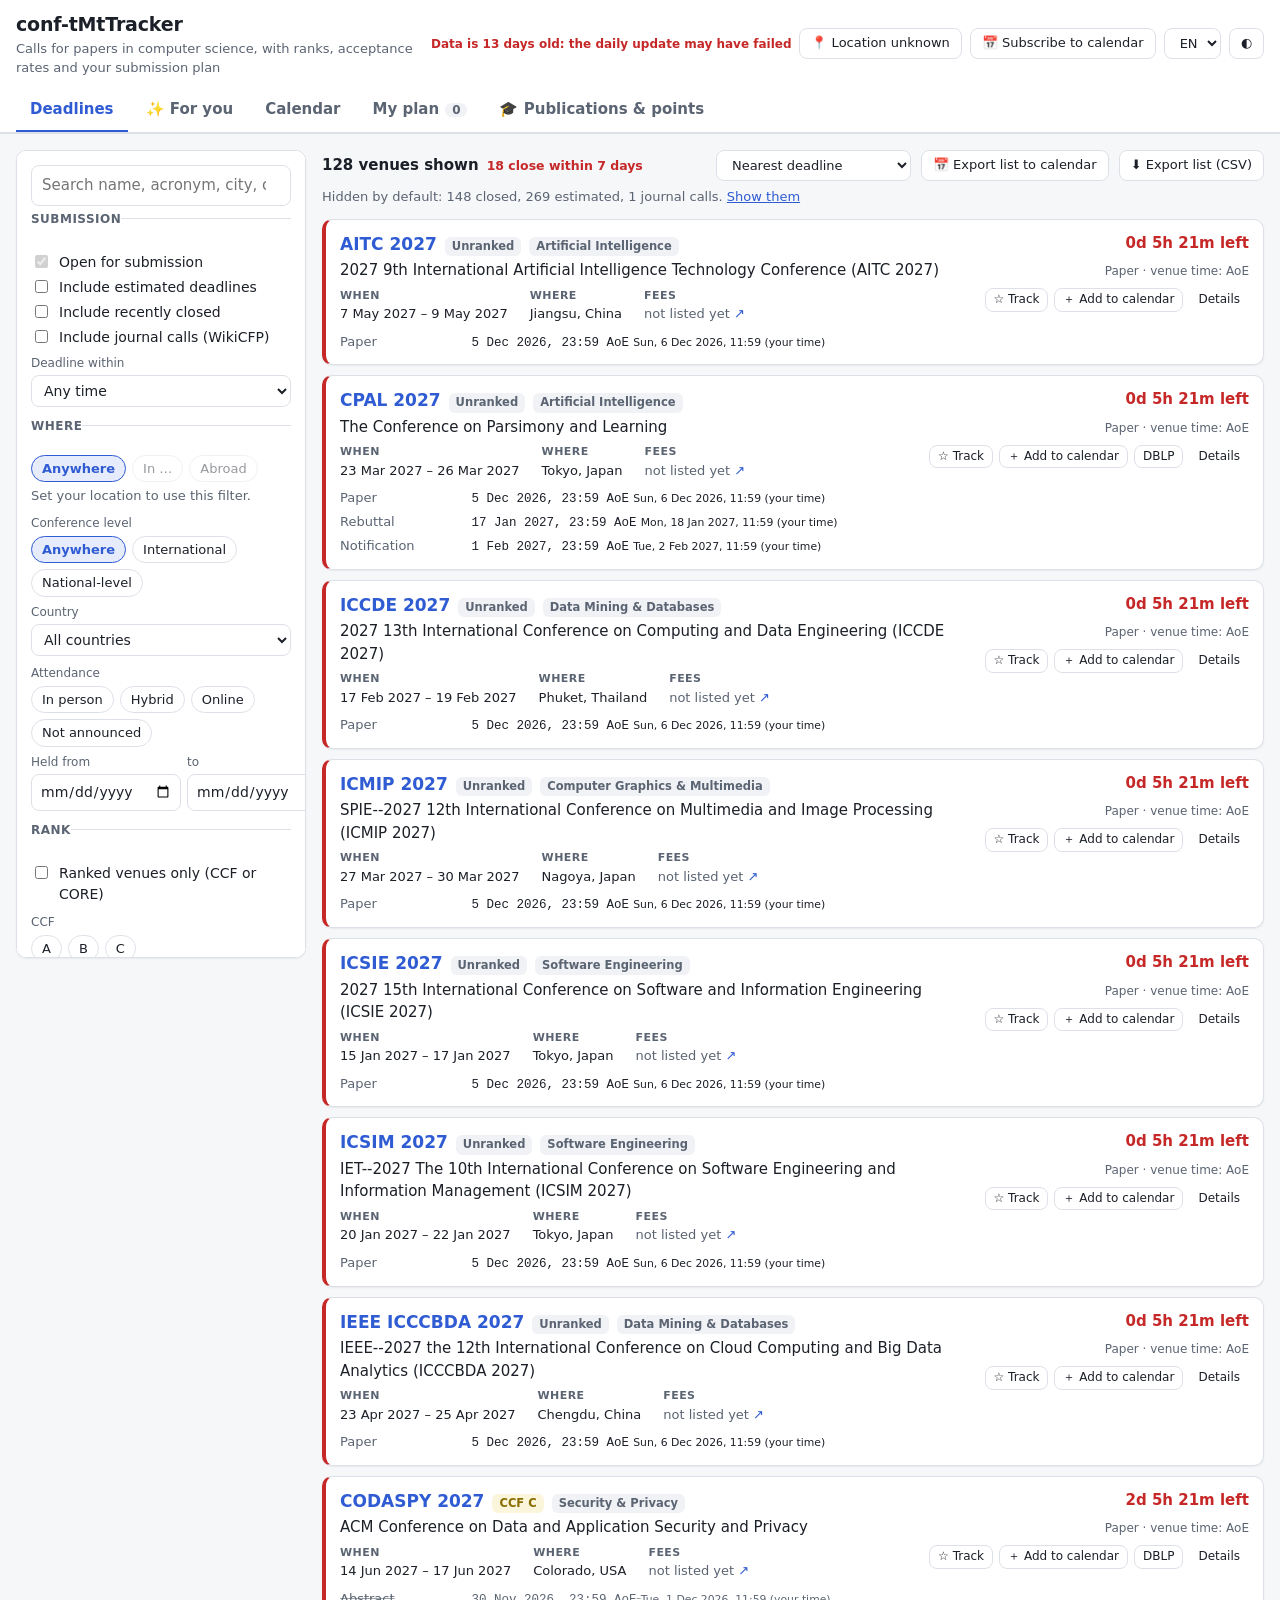
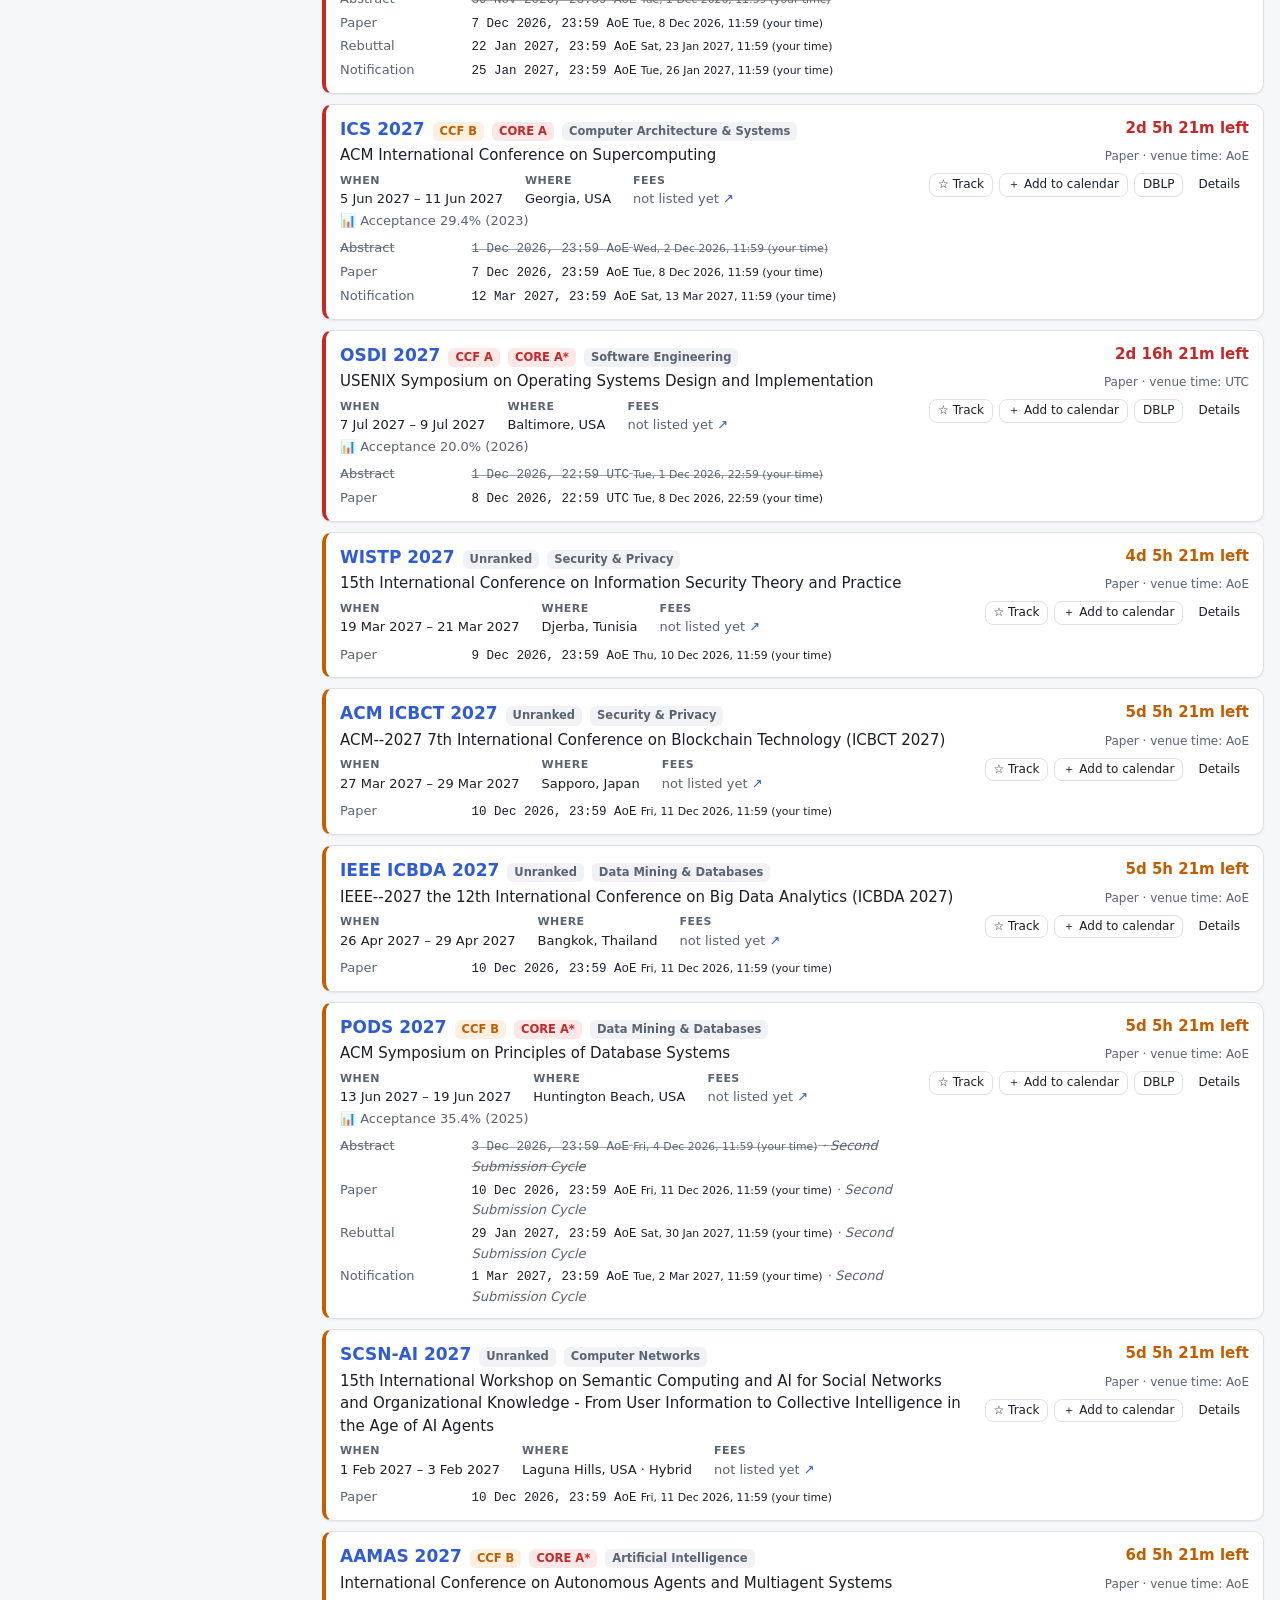
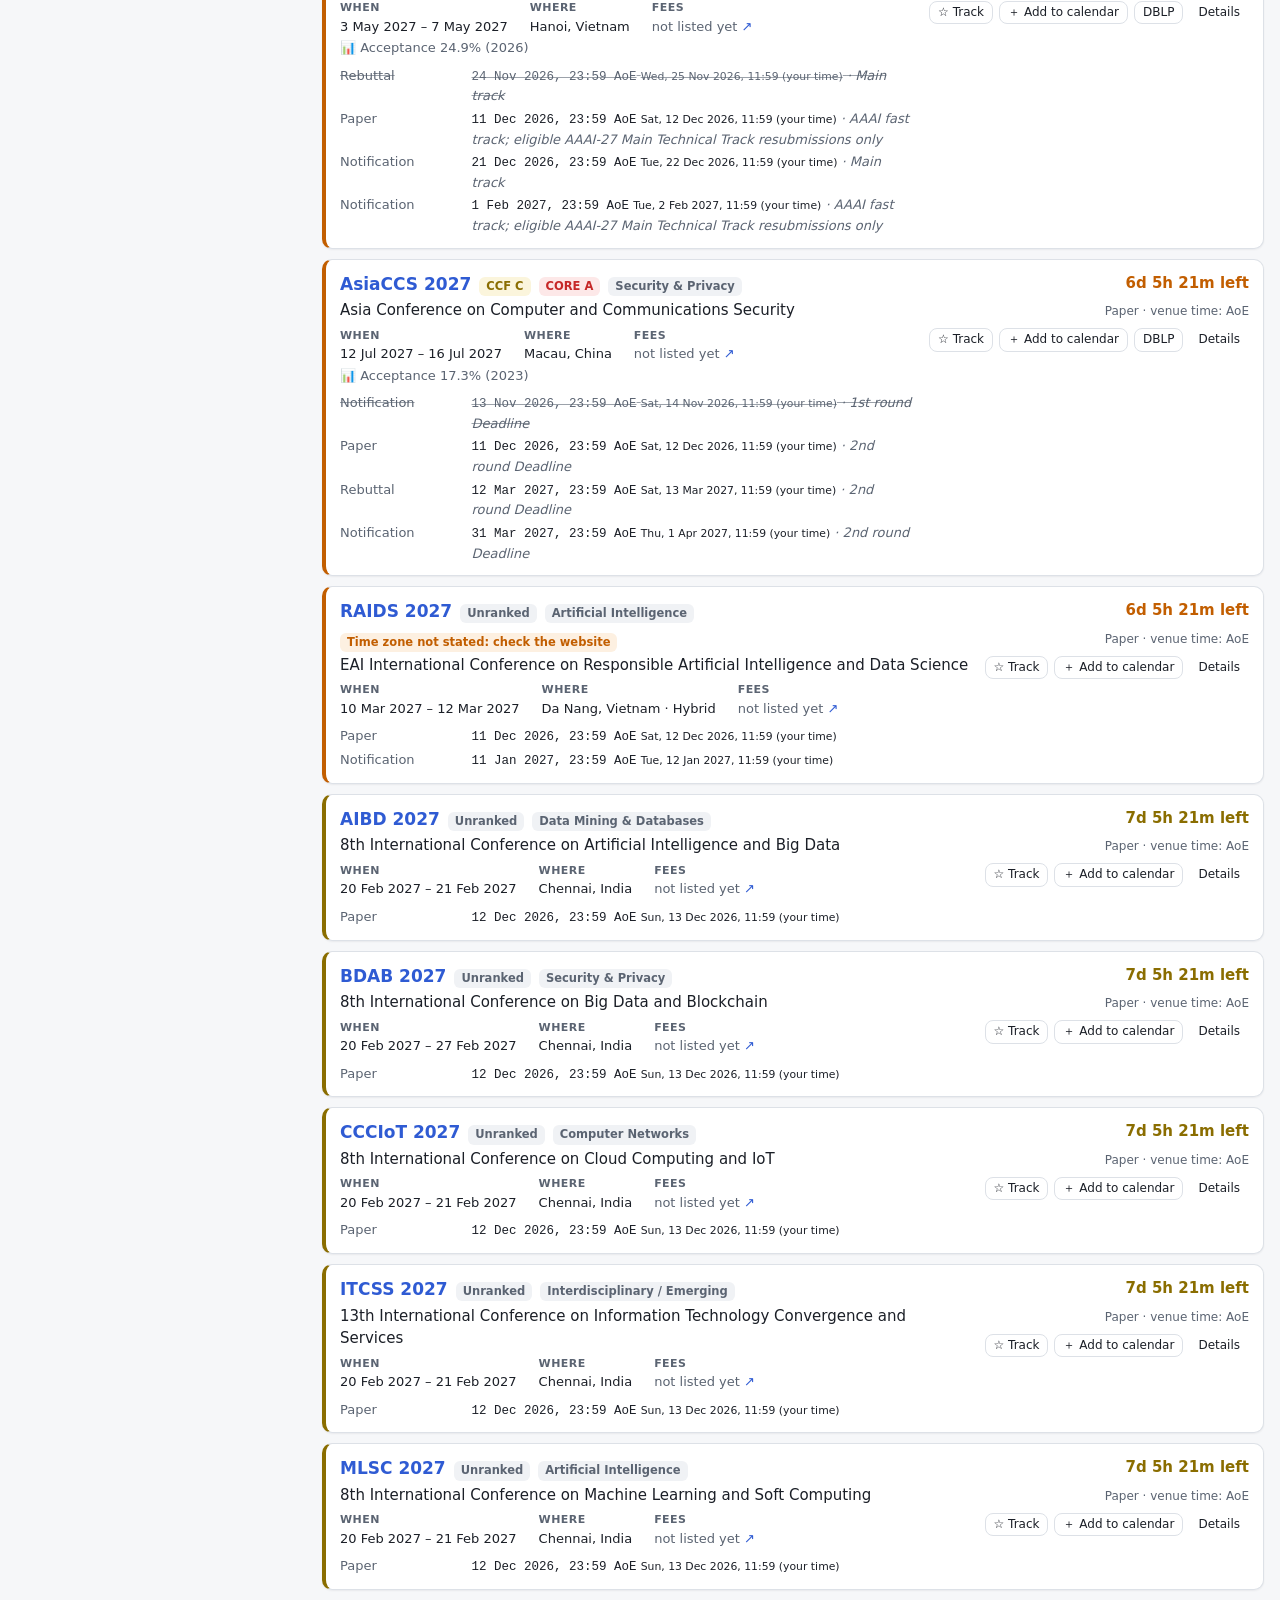
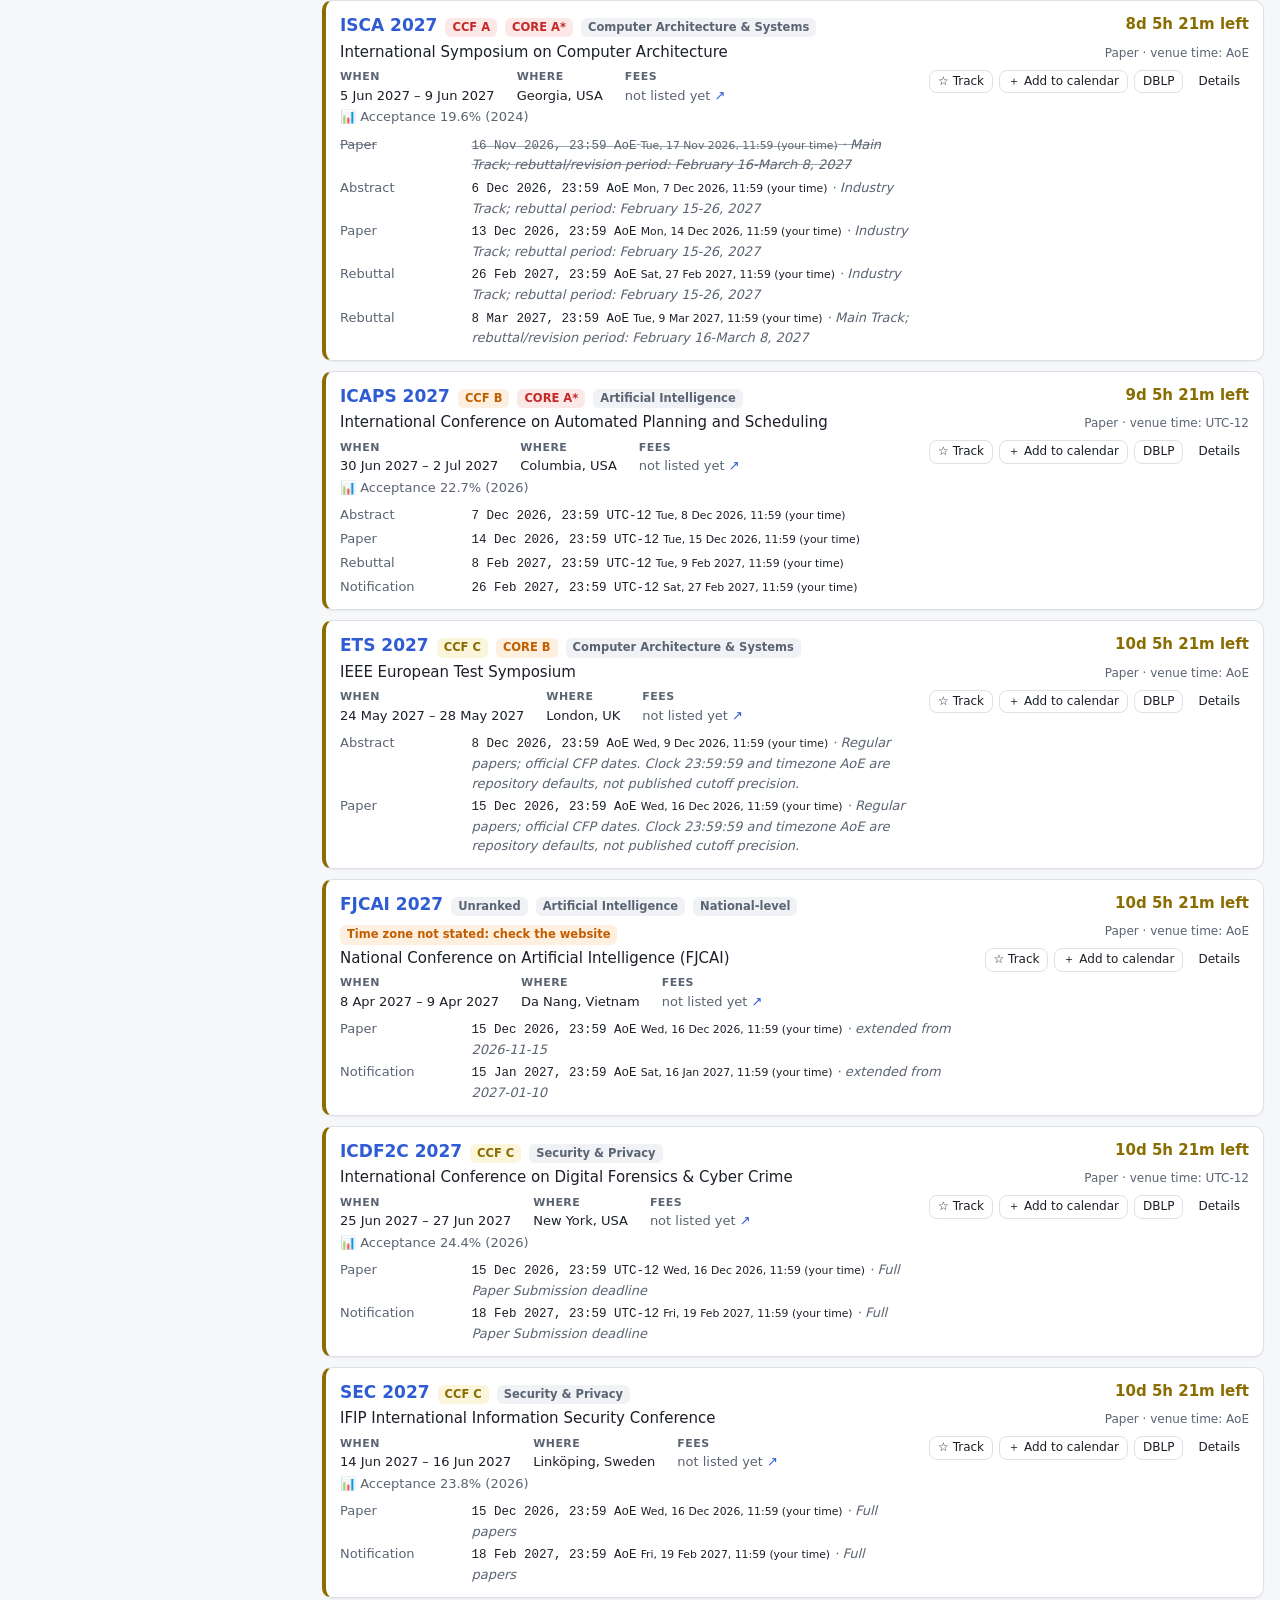
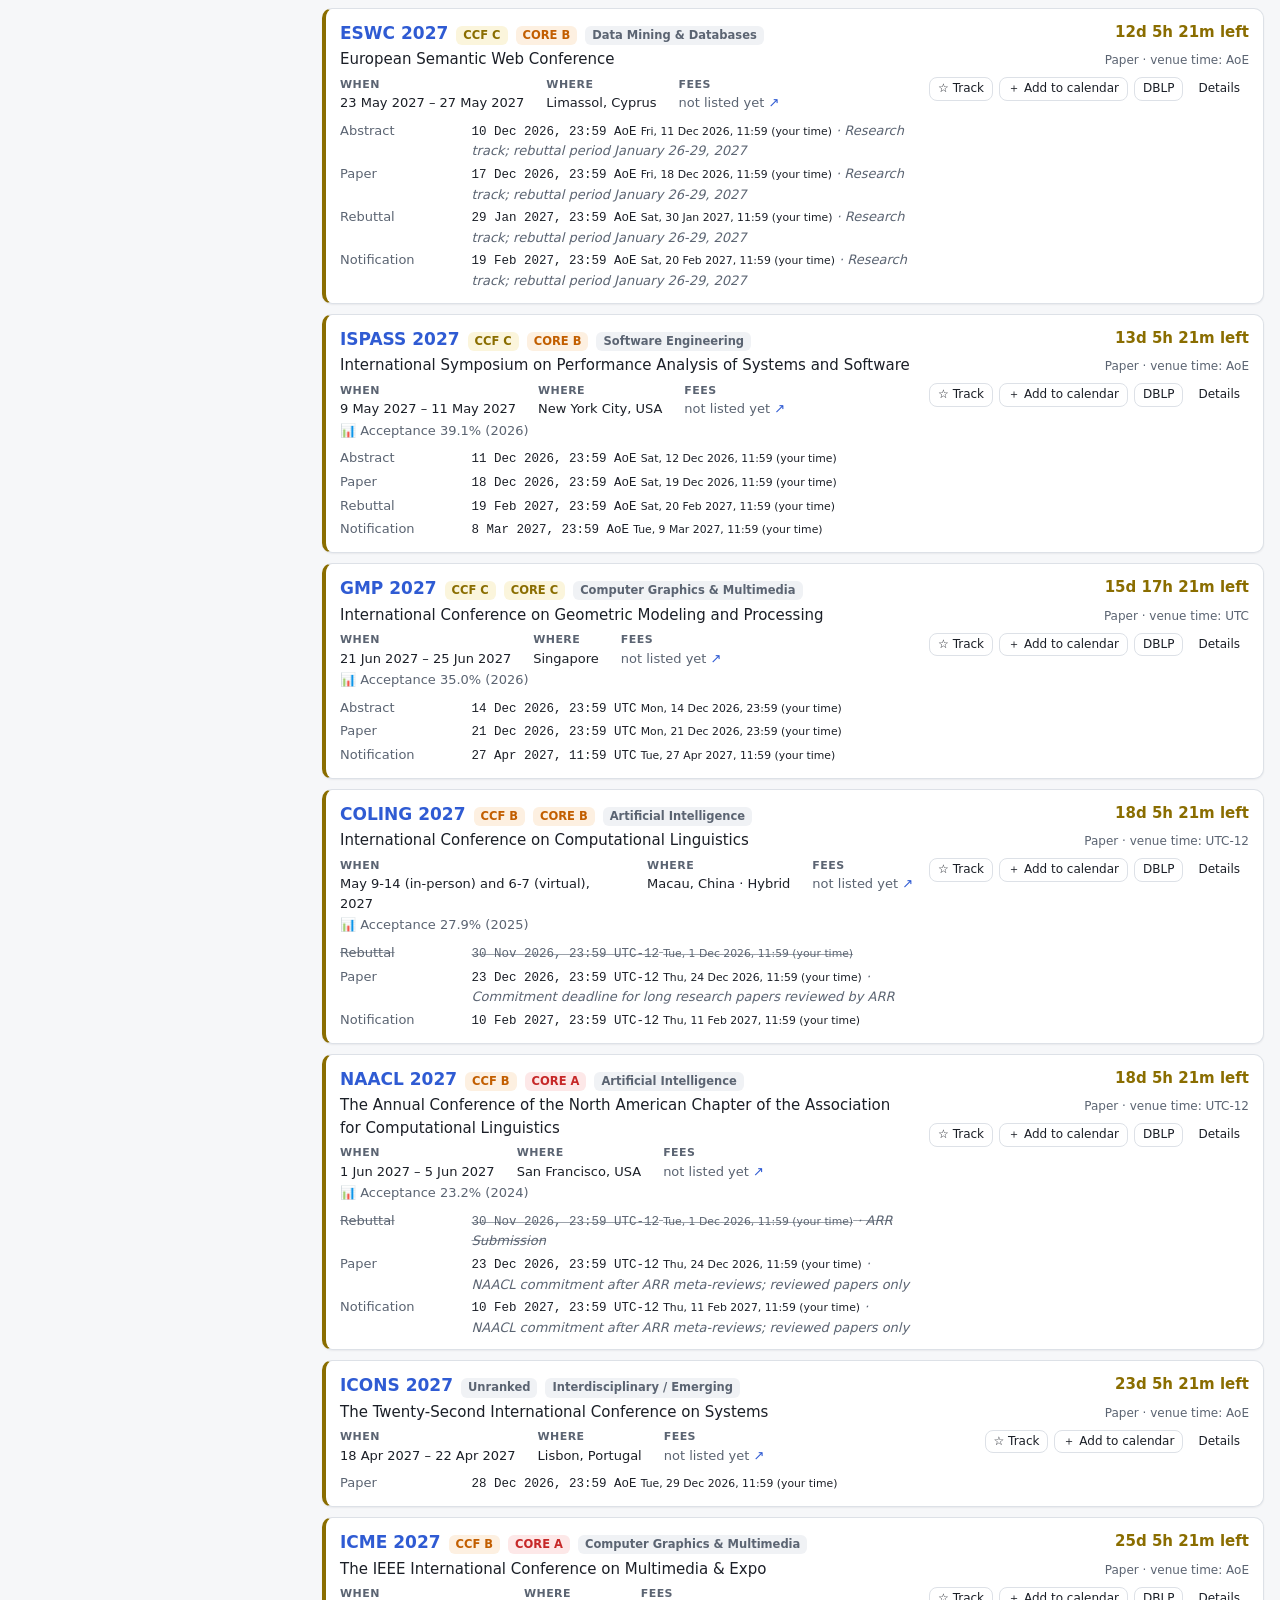
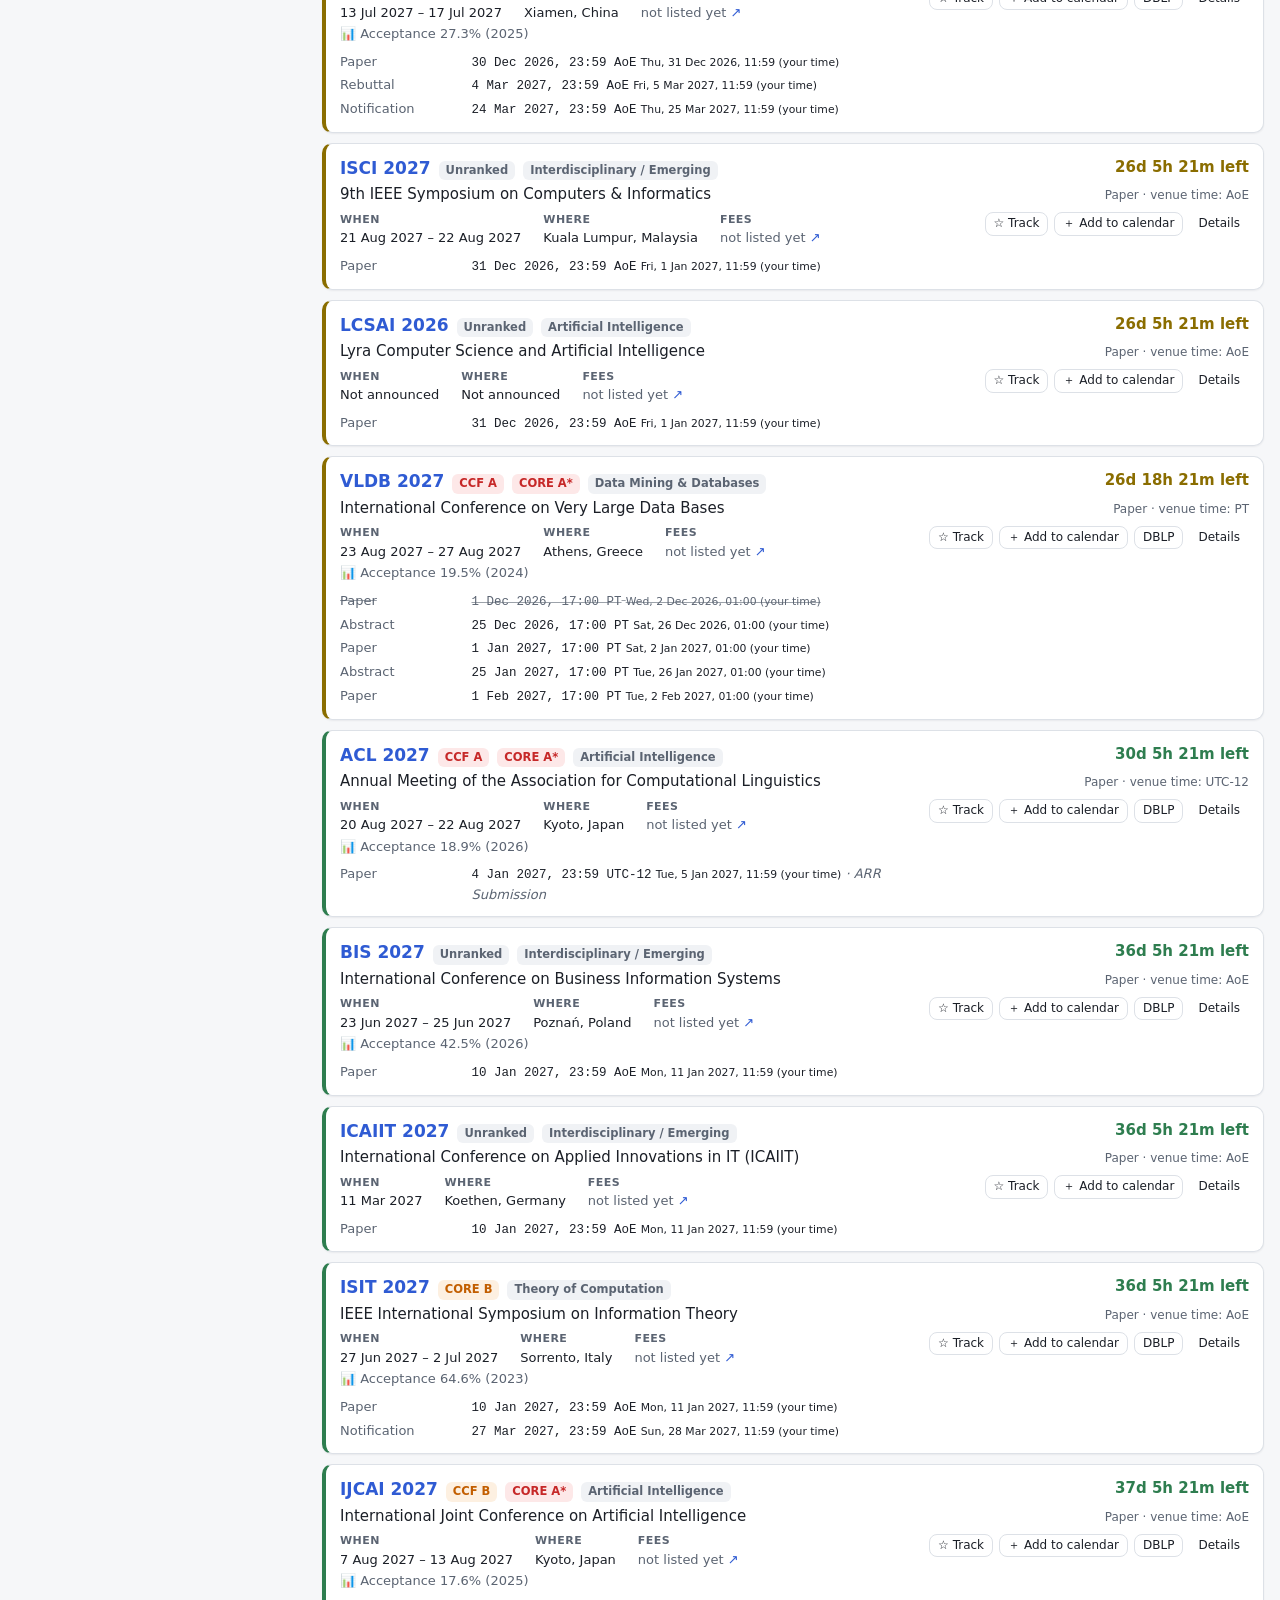
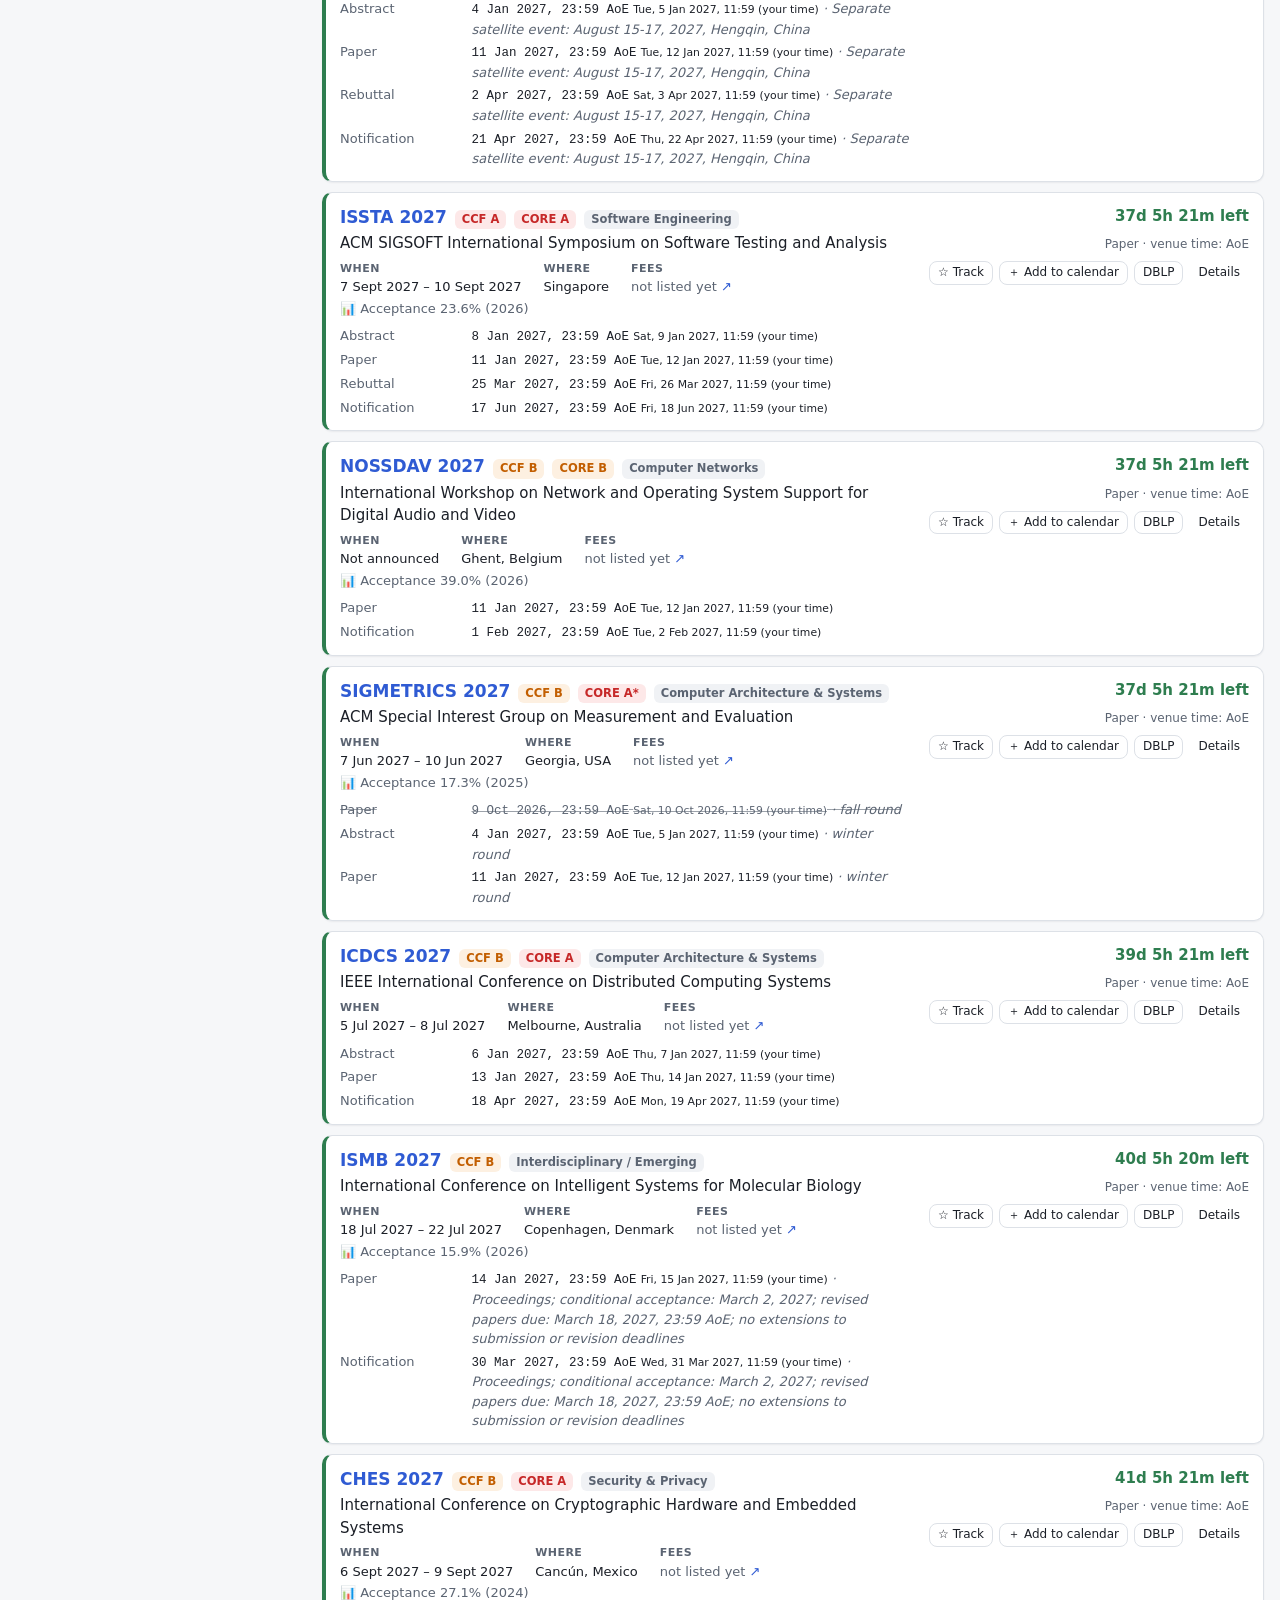
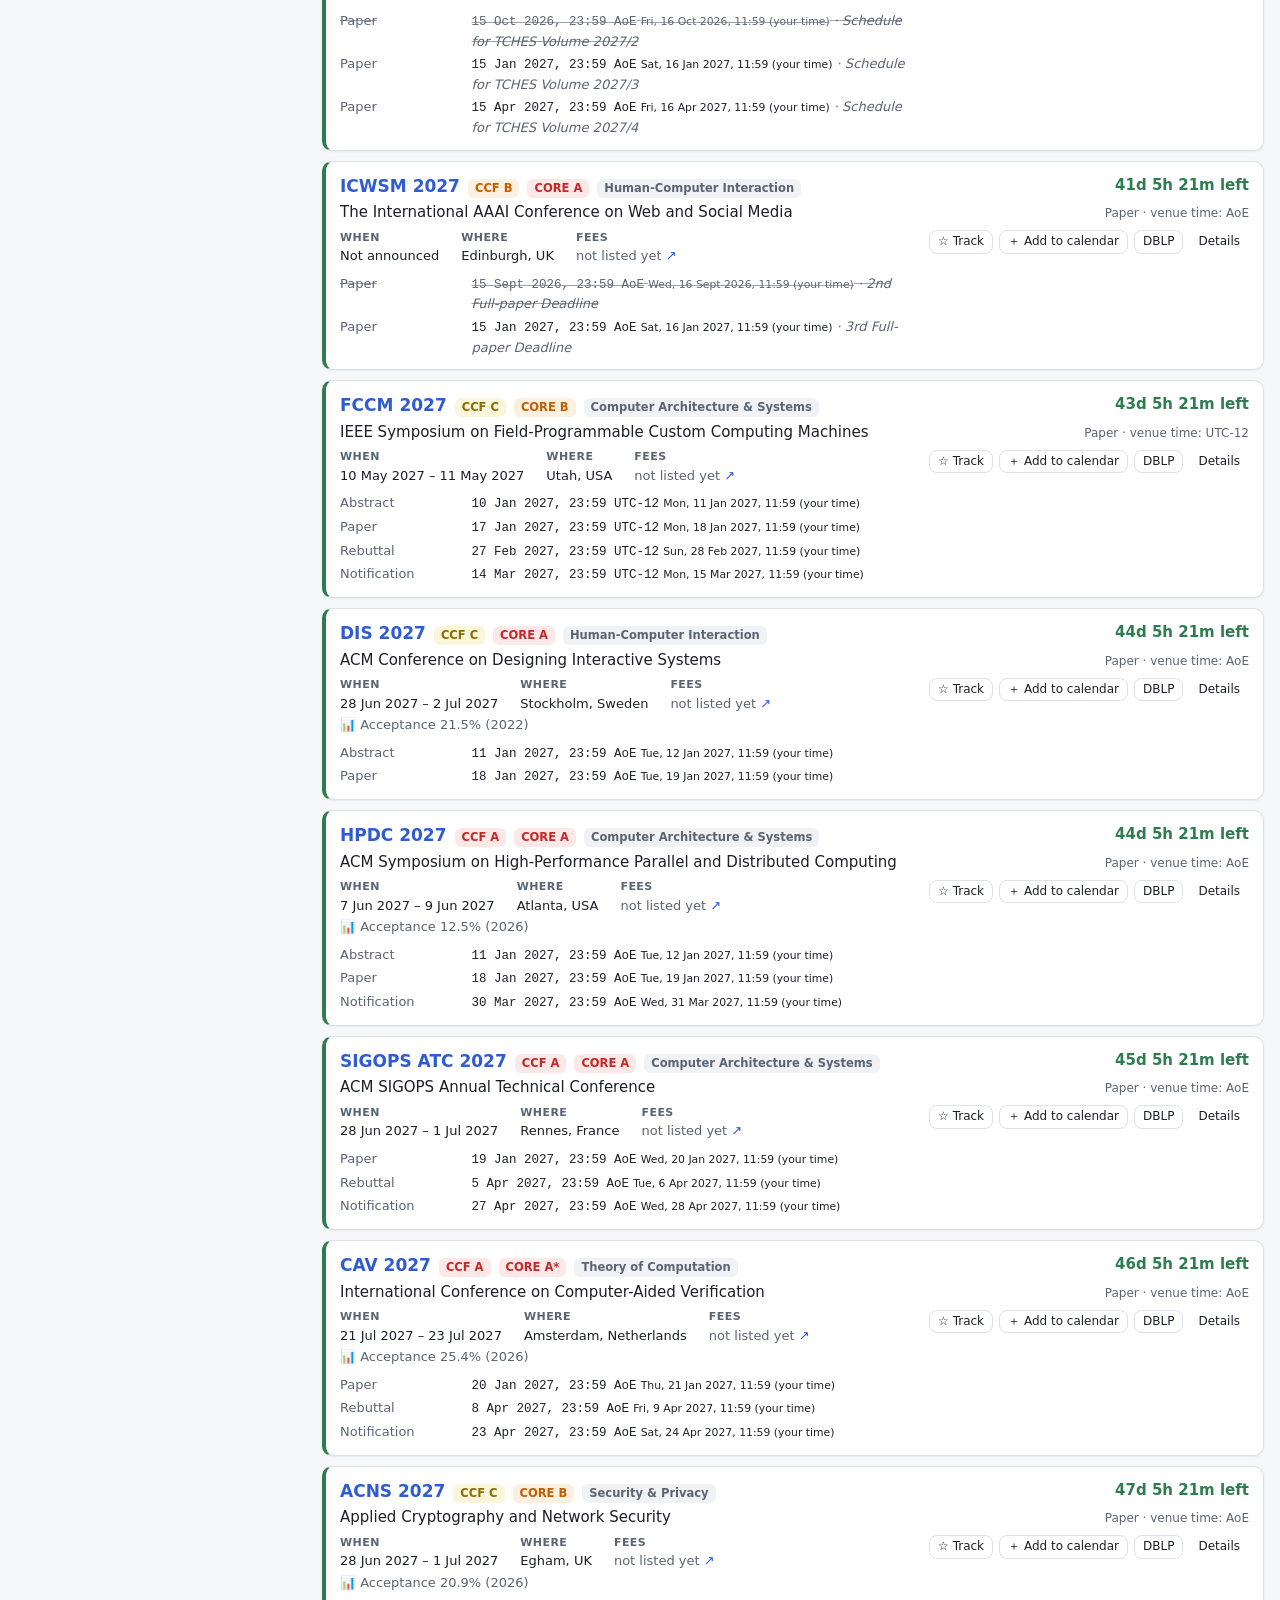
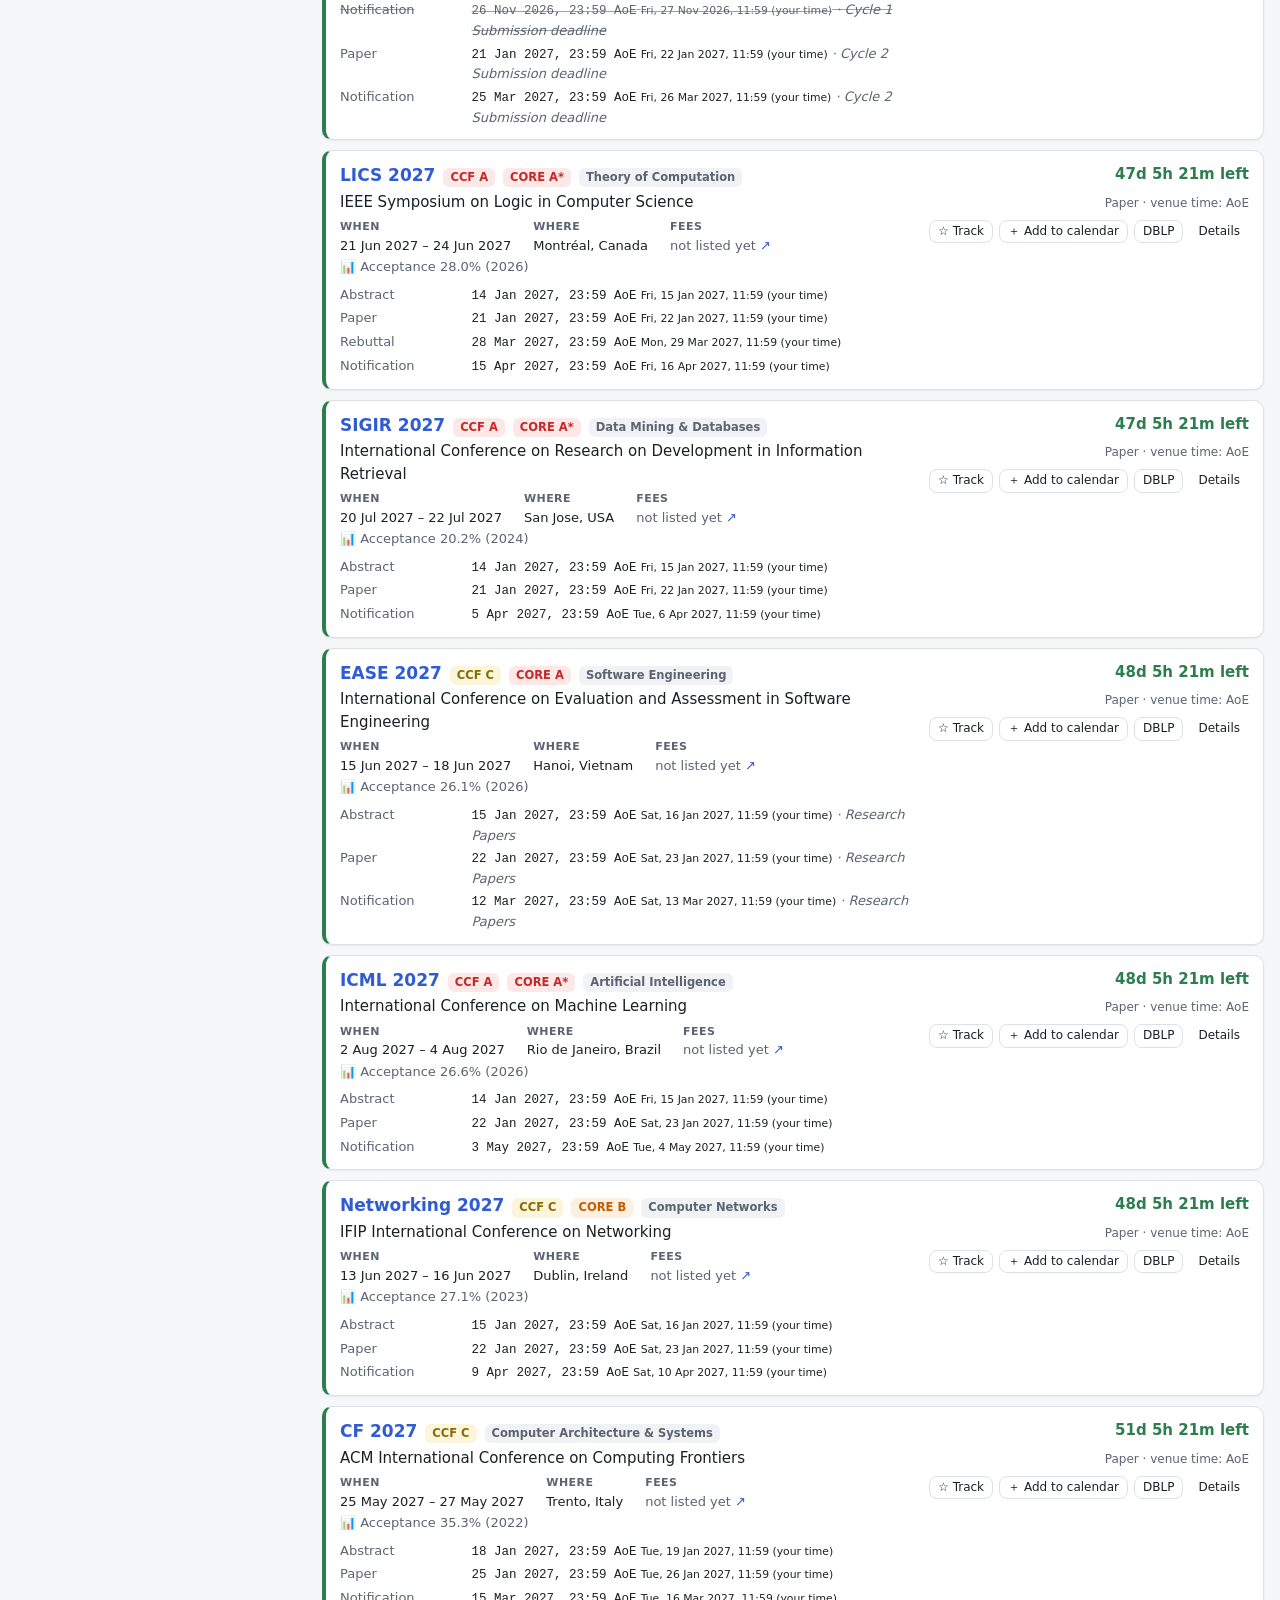
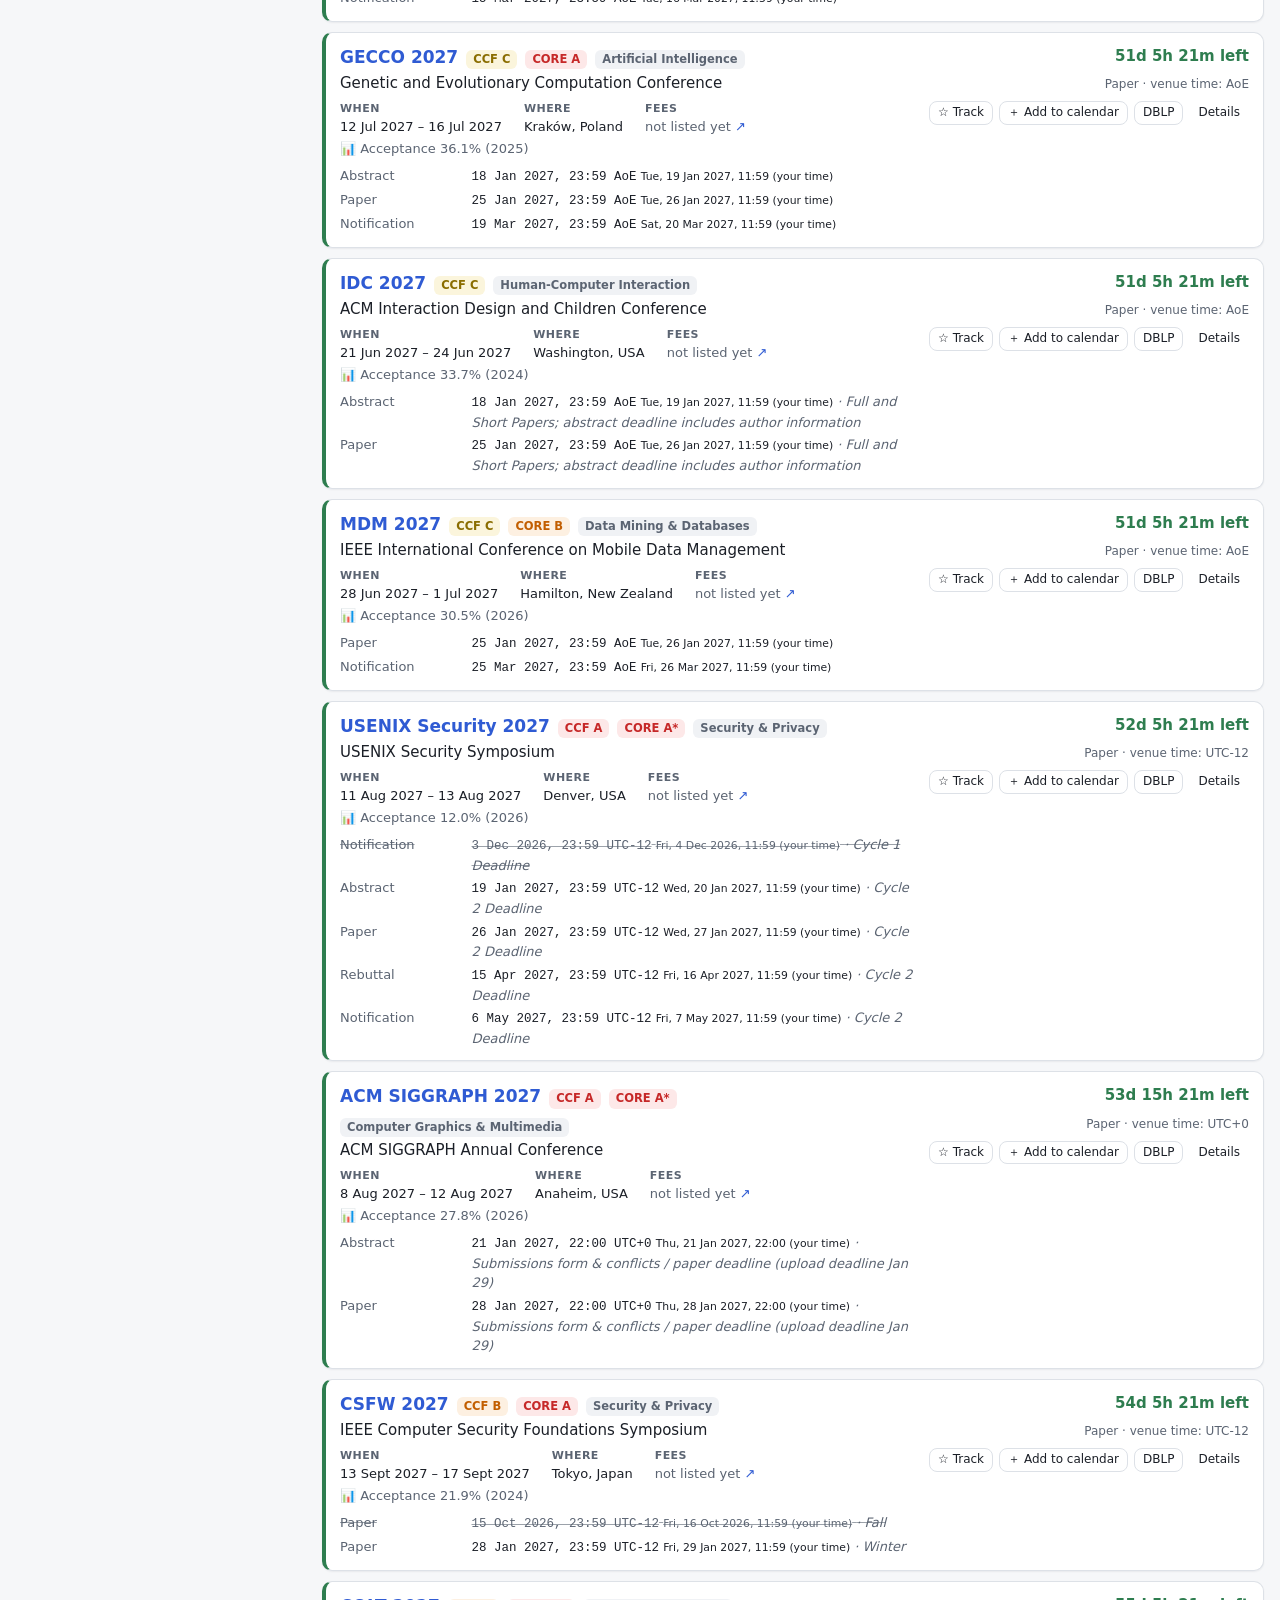
==== commit 48b1f7fa: "Add privacy policy page for the web site and iOS app, linked from the footer" ====
--- a/index.html
+++ b/index.html
@@ -48,7 +48,7 @@
     </section>
   </main>
 
-  <footer id="footer"></footer>
+  <footer><span id="footer"></span> <a href="privacy.html">Privacy policy</a></footer>
 
   <dialog id="dlg-subscribe">
     <h2 id="sub-title"></h2>
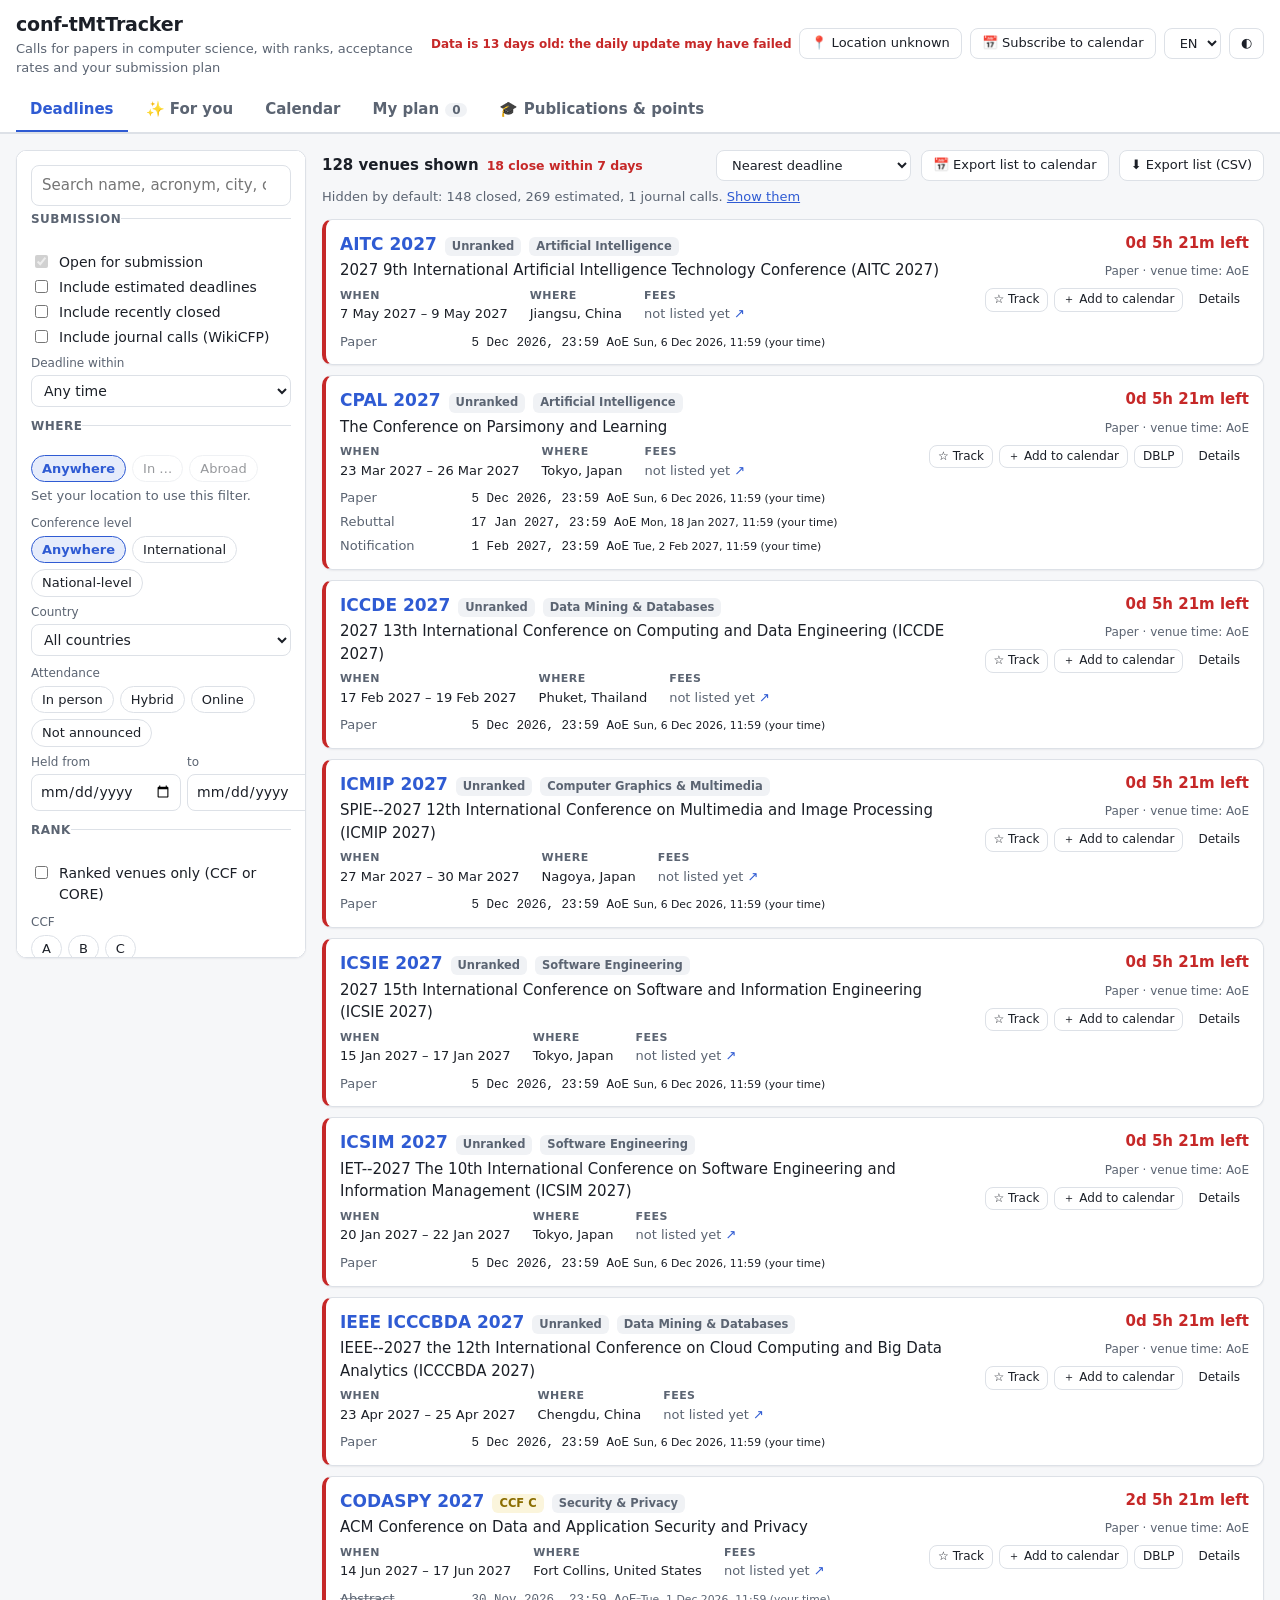
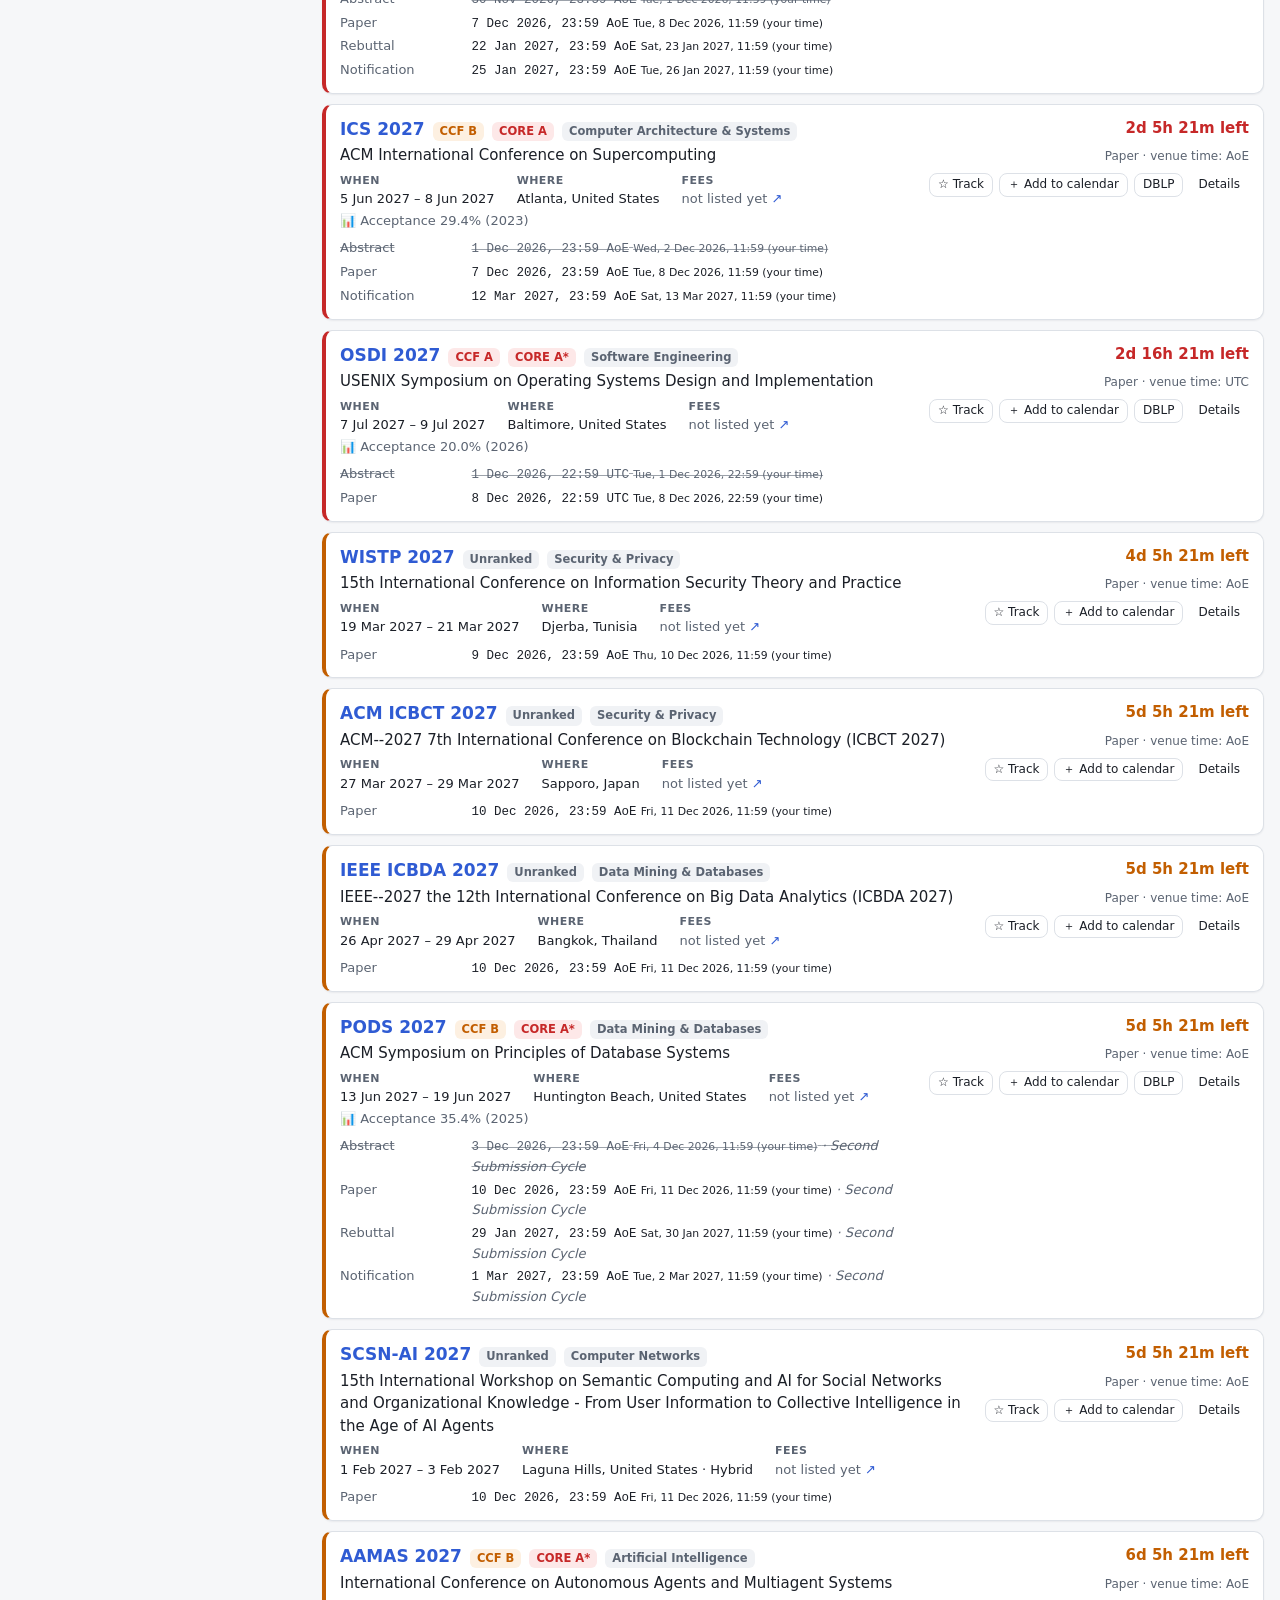
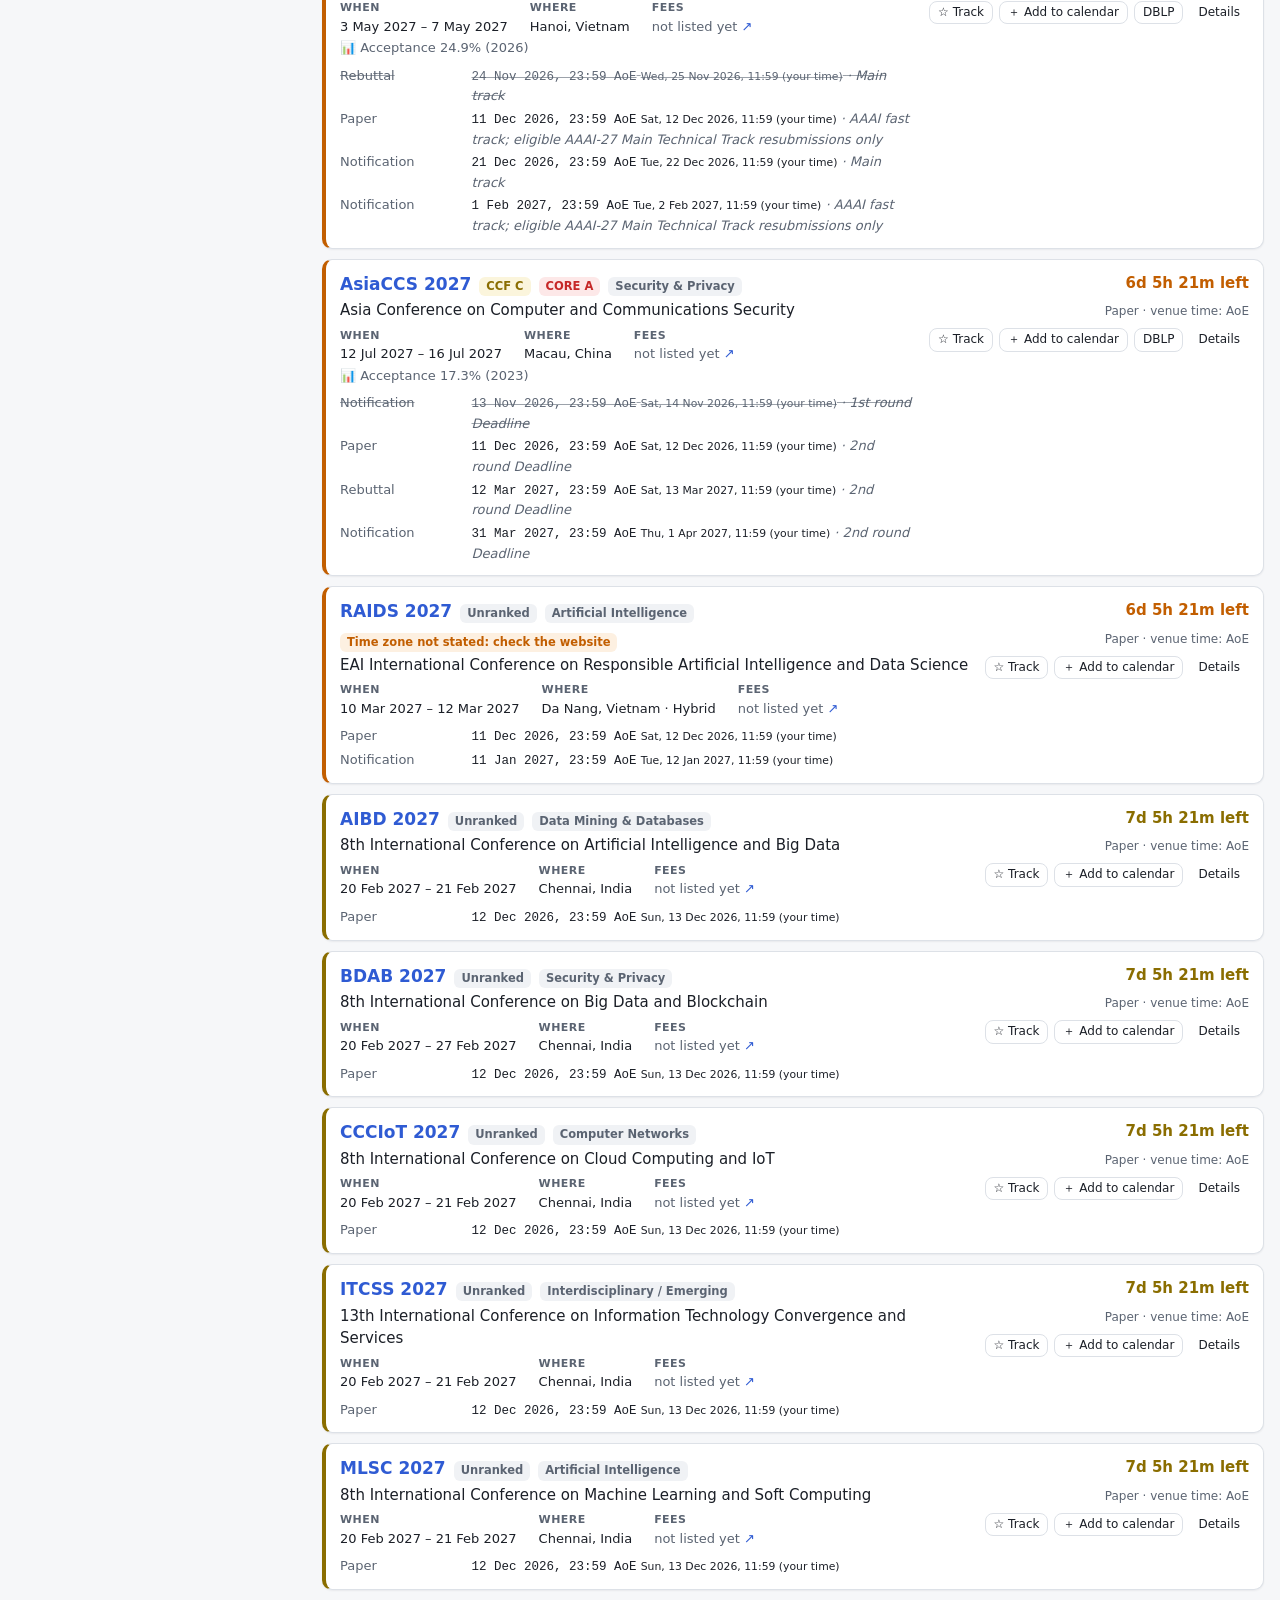
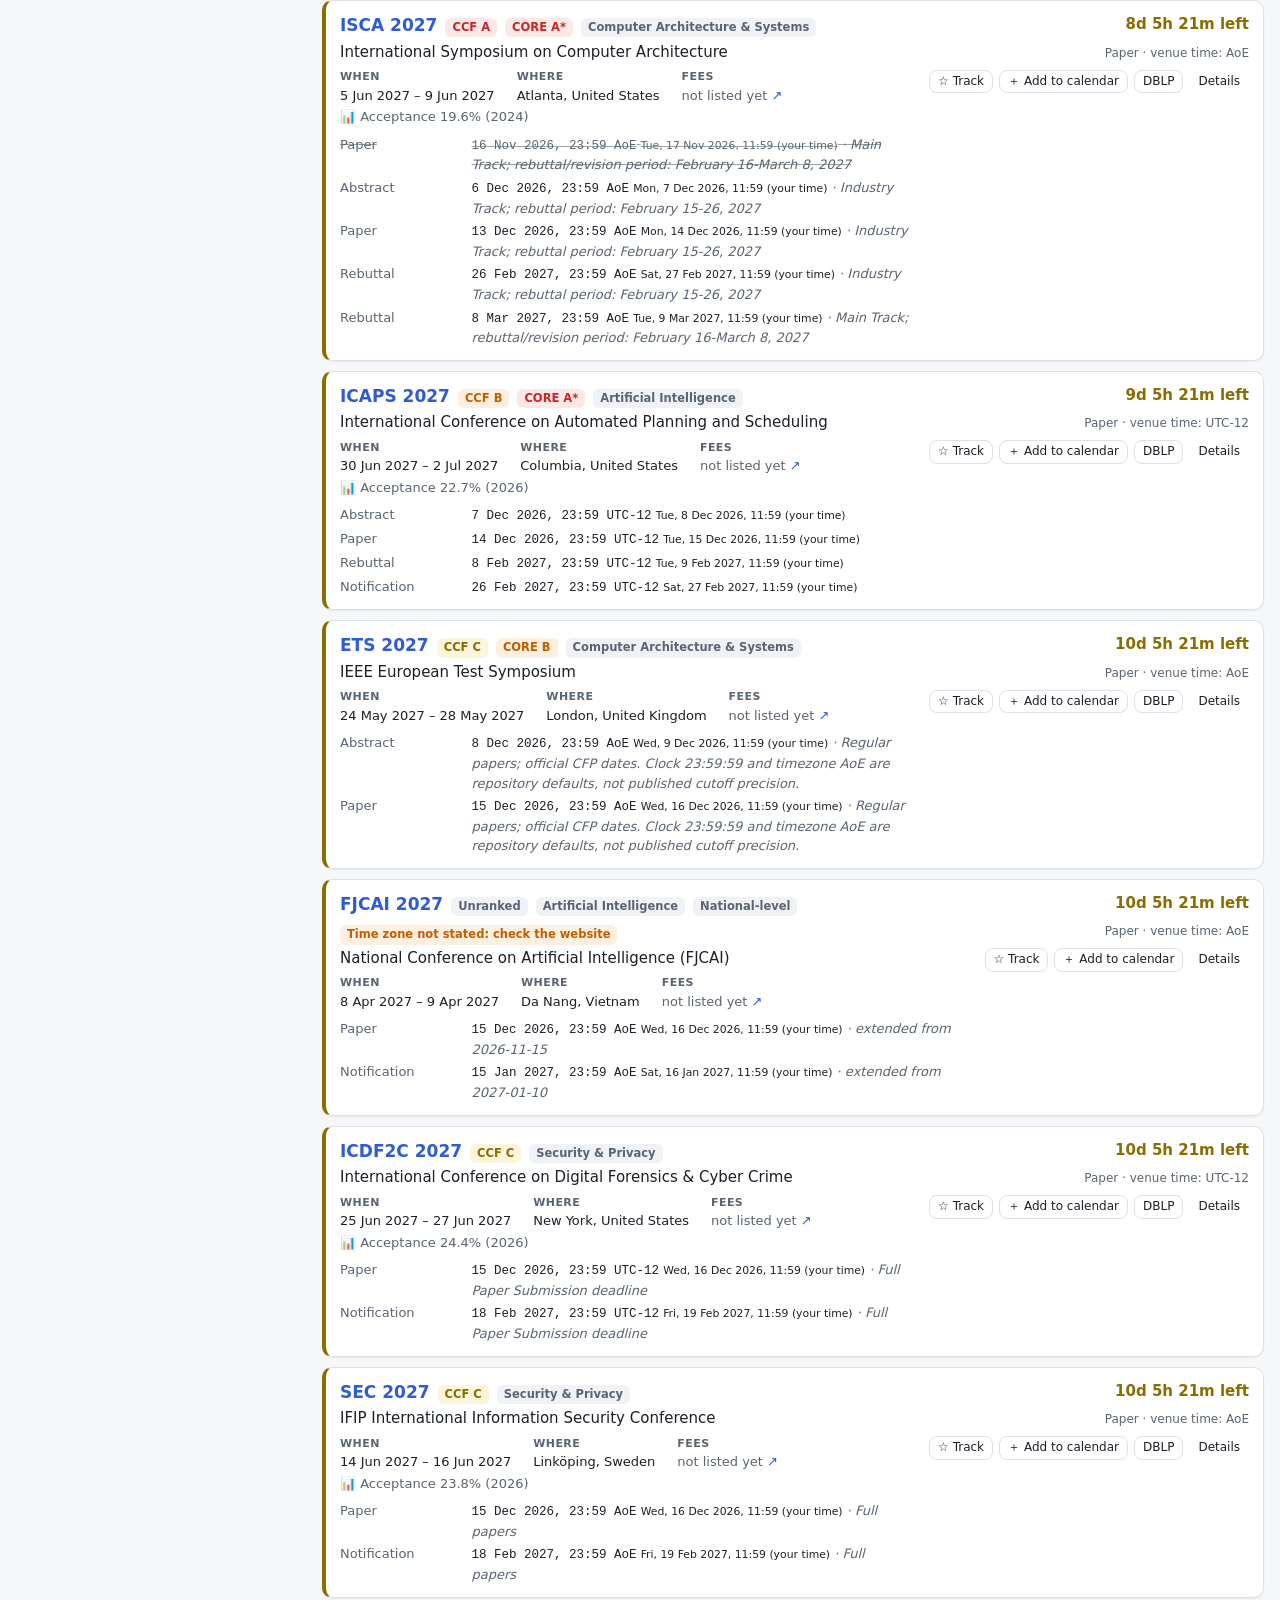
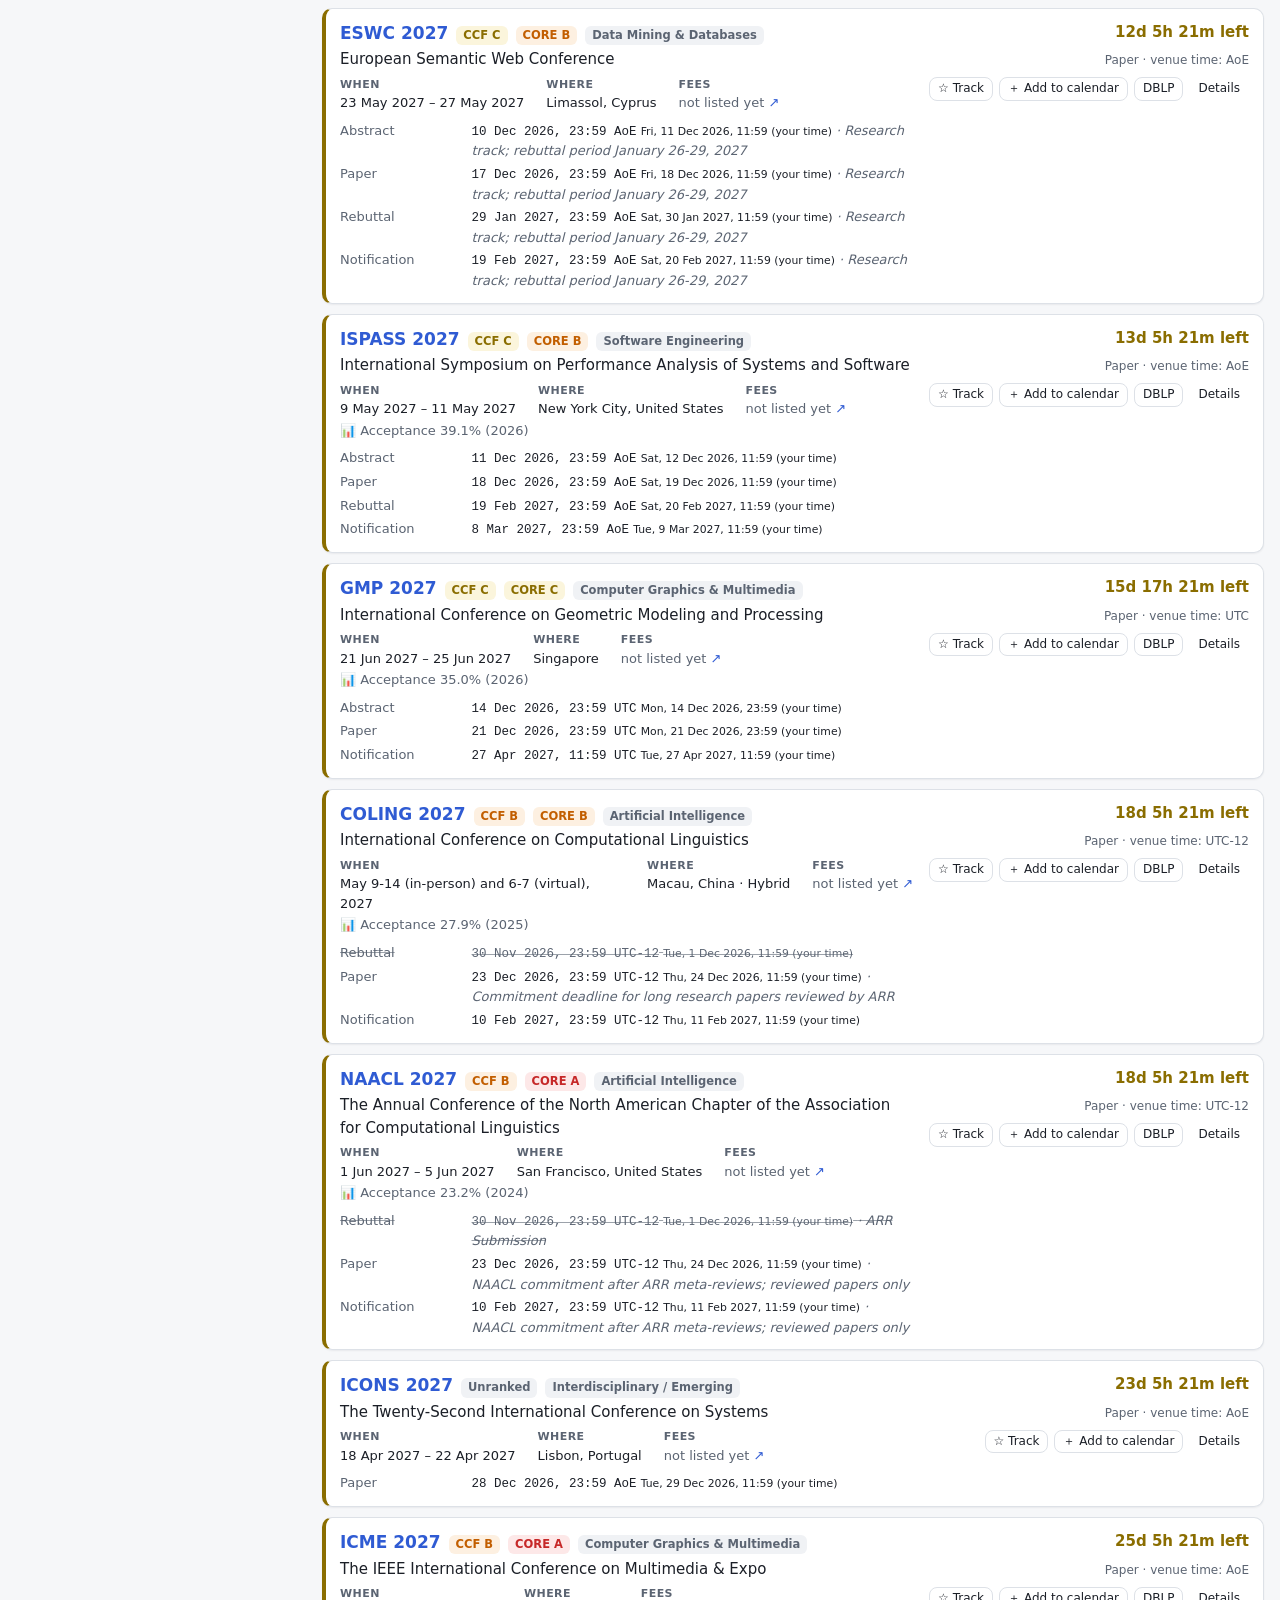
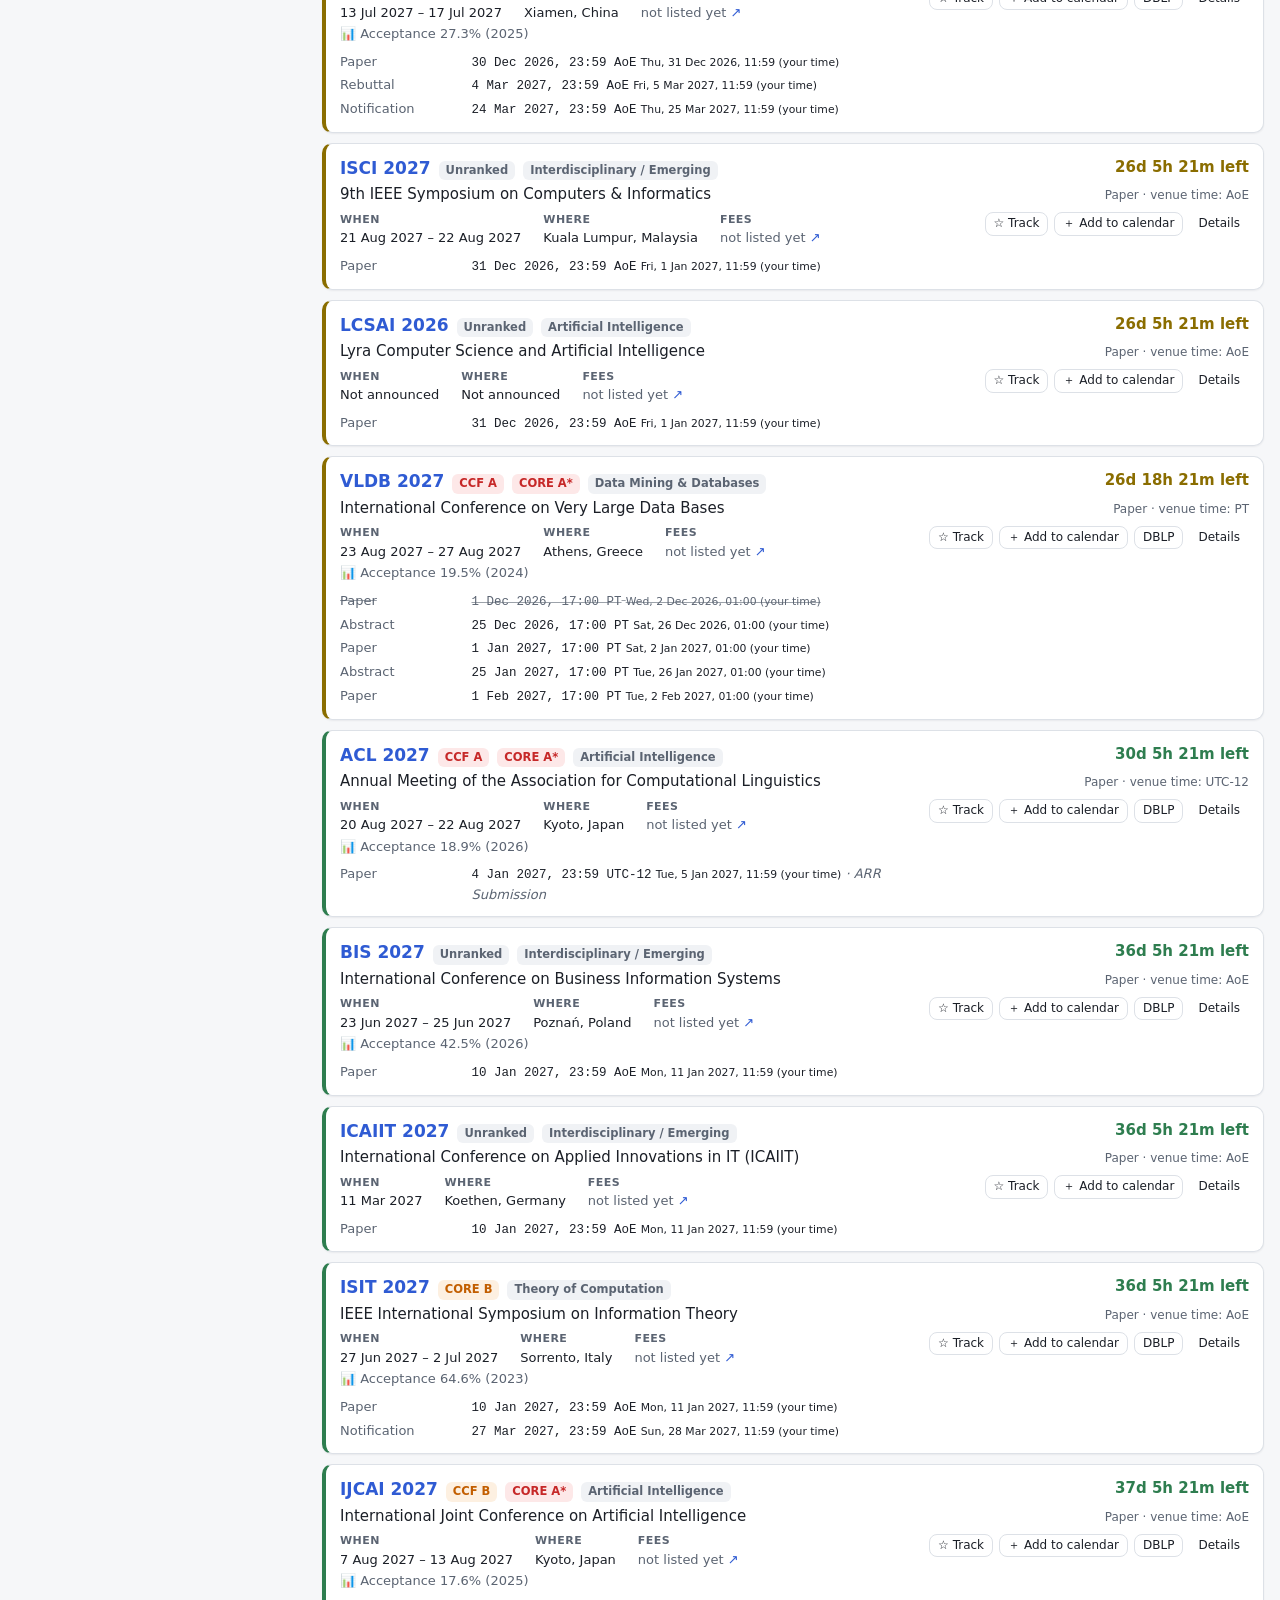
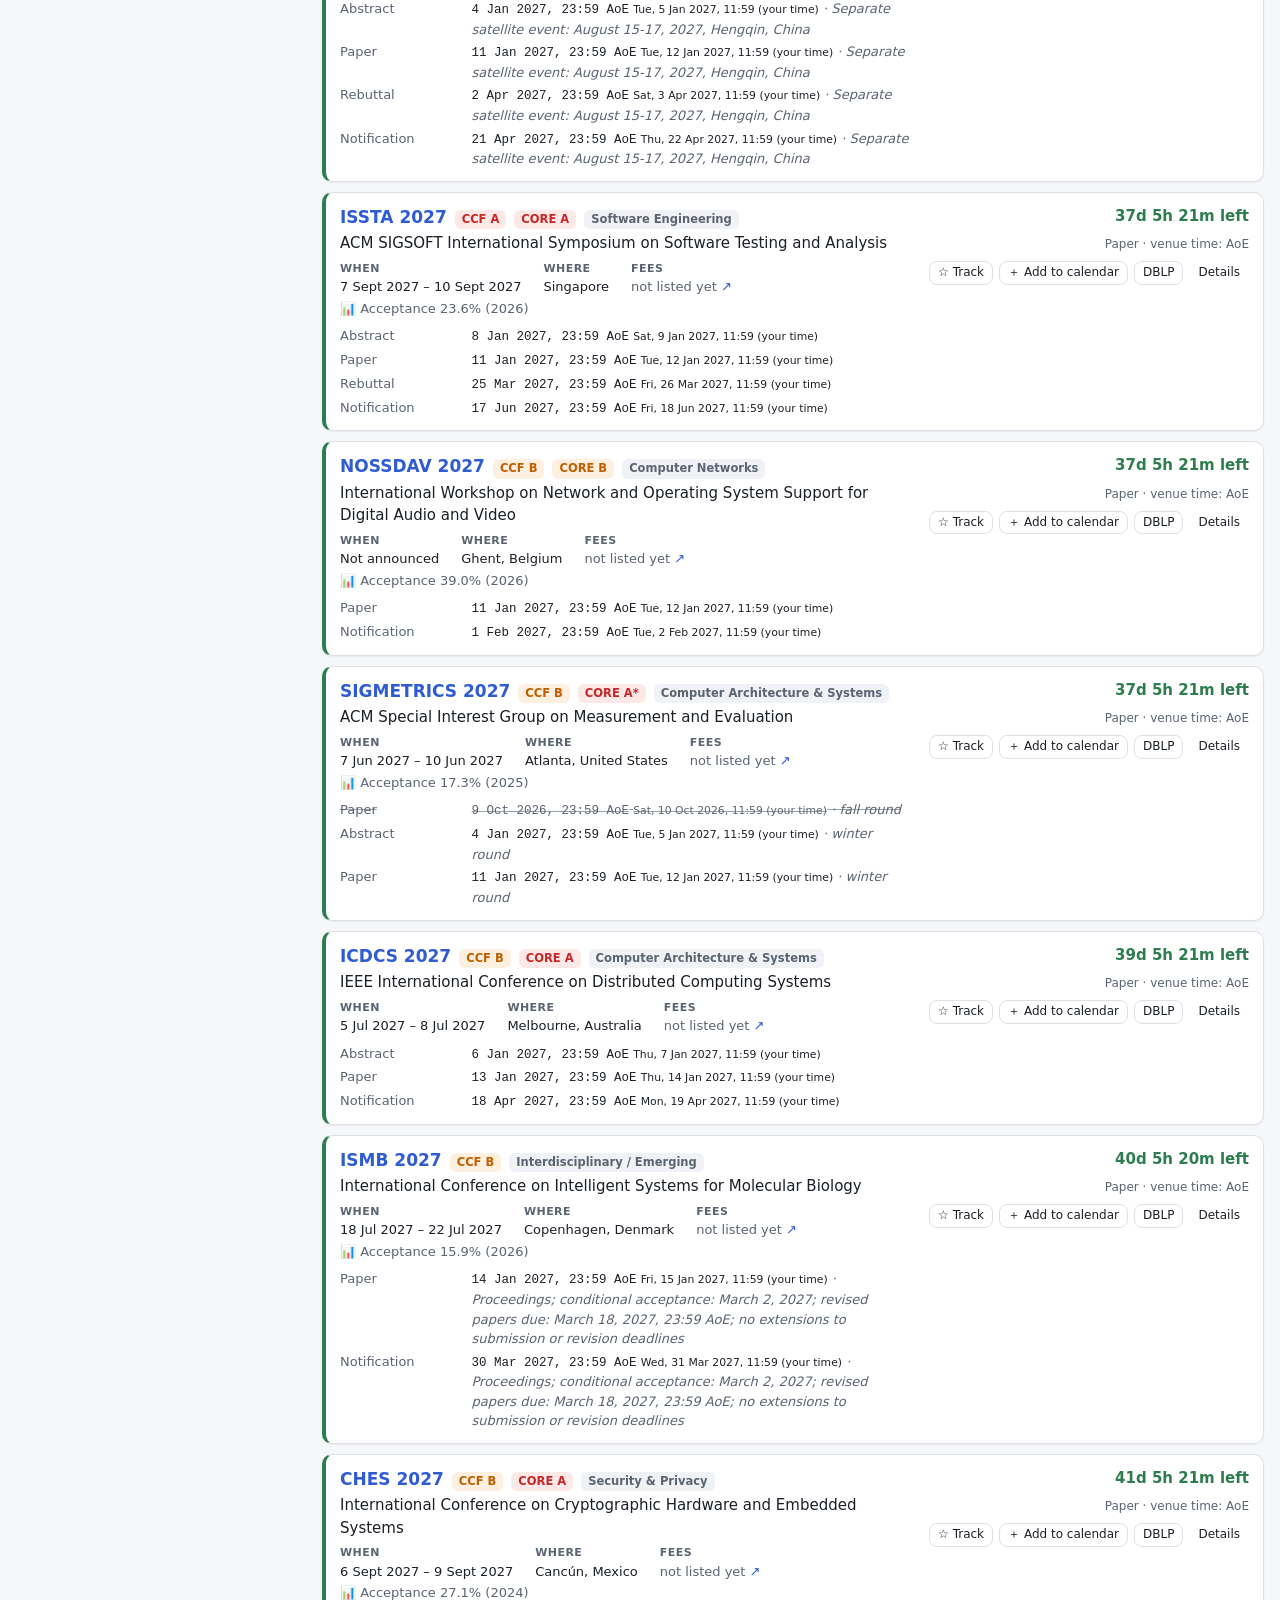
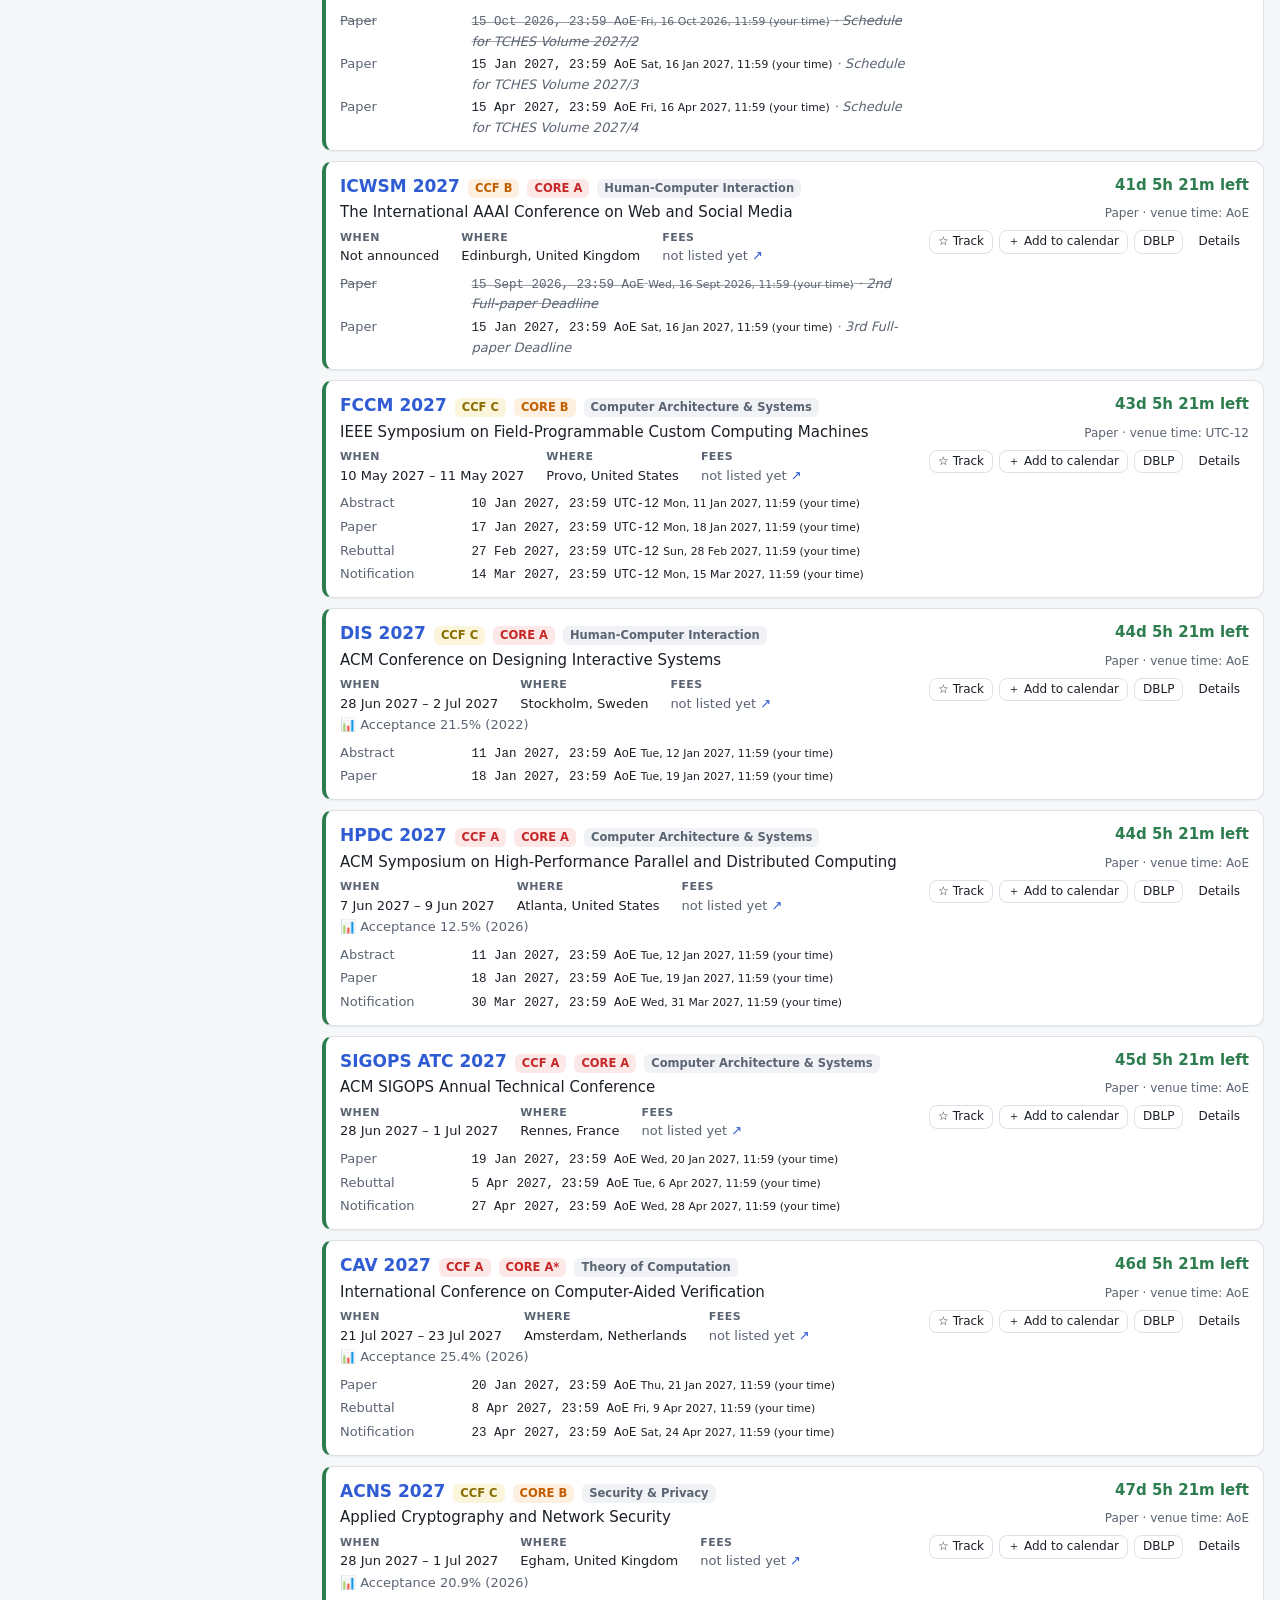
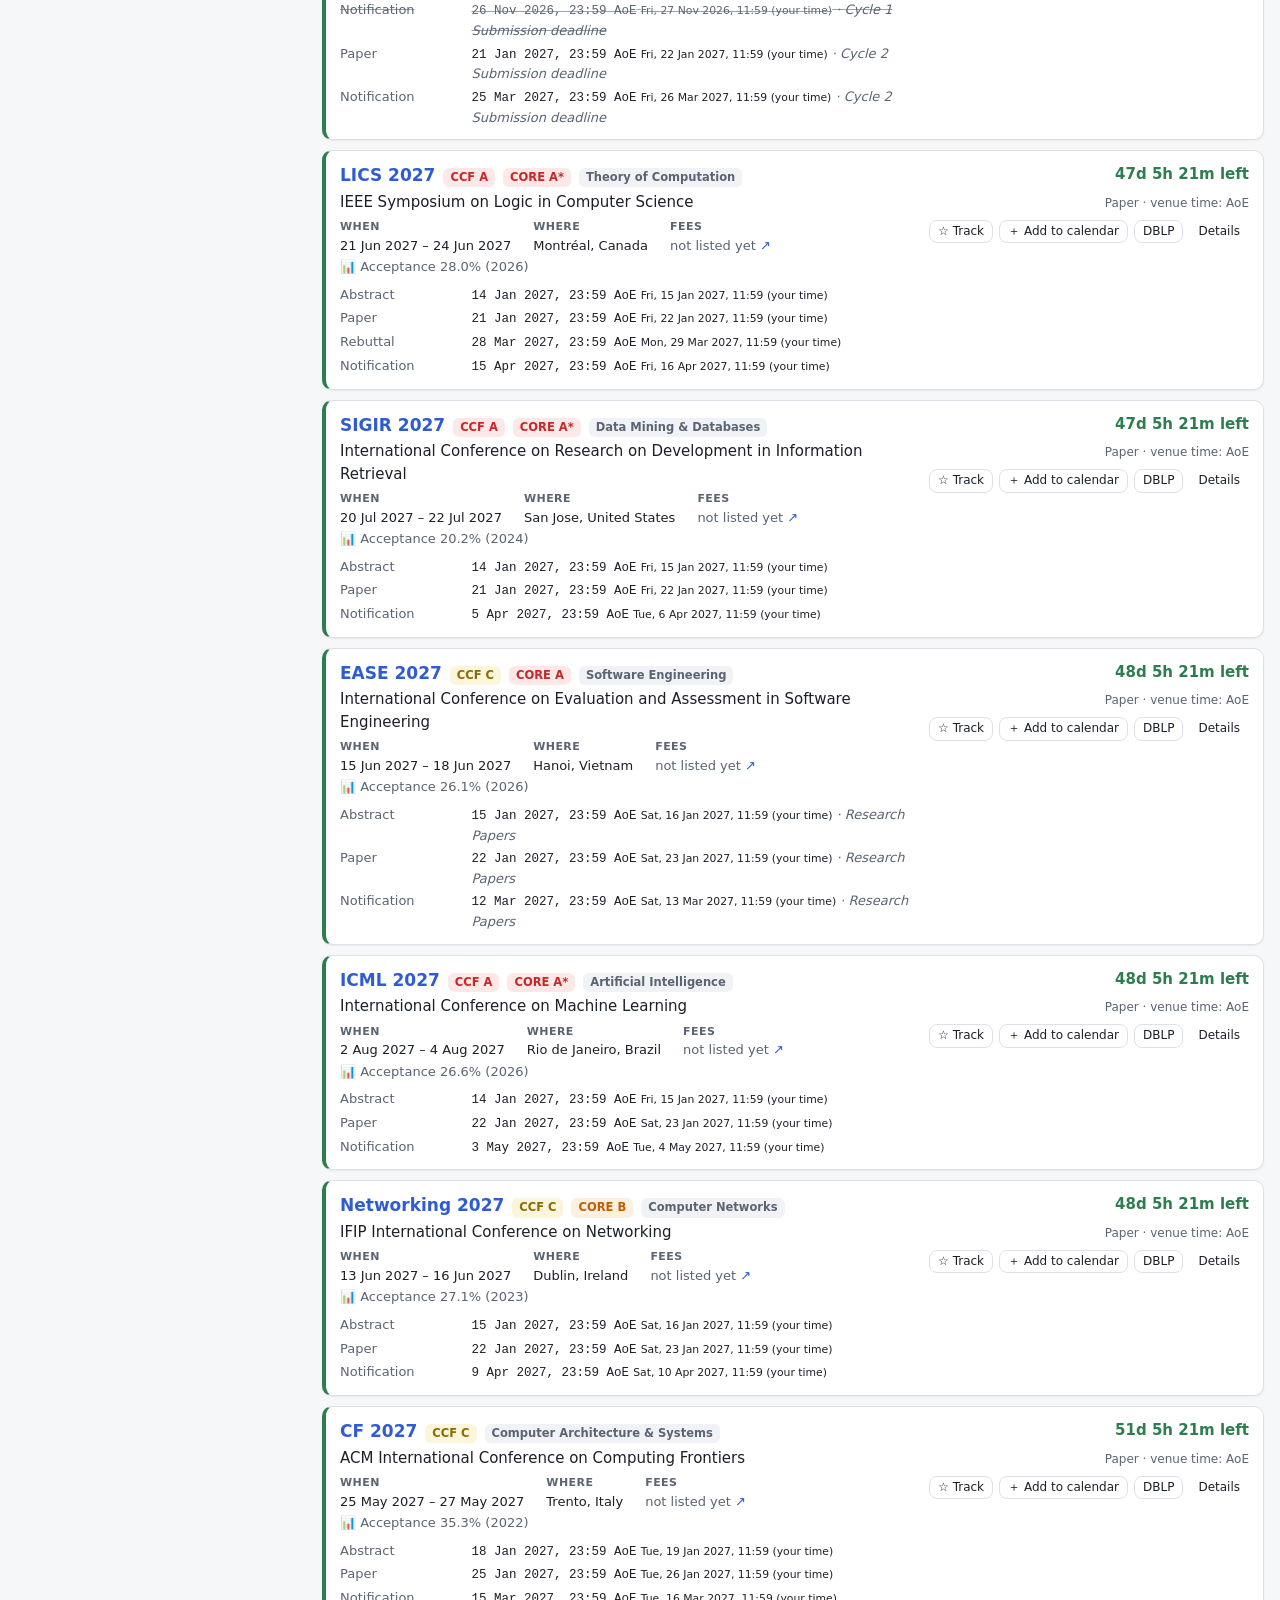
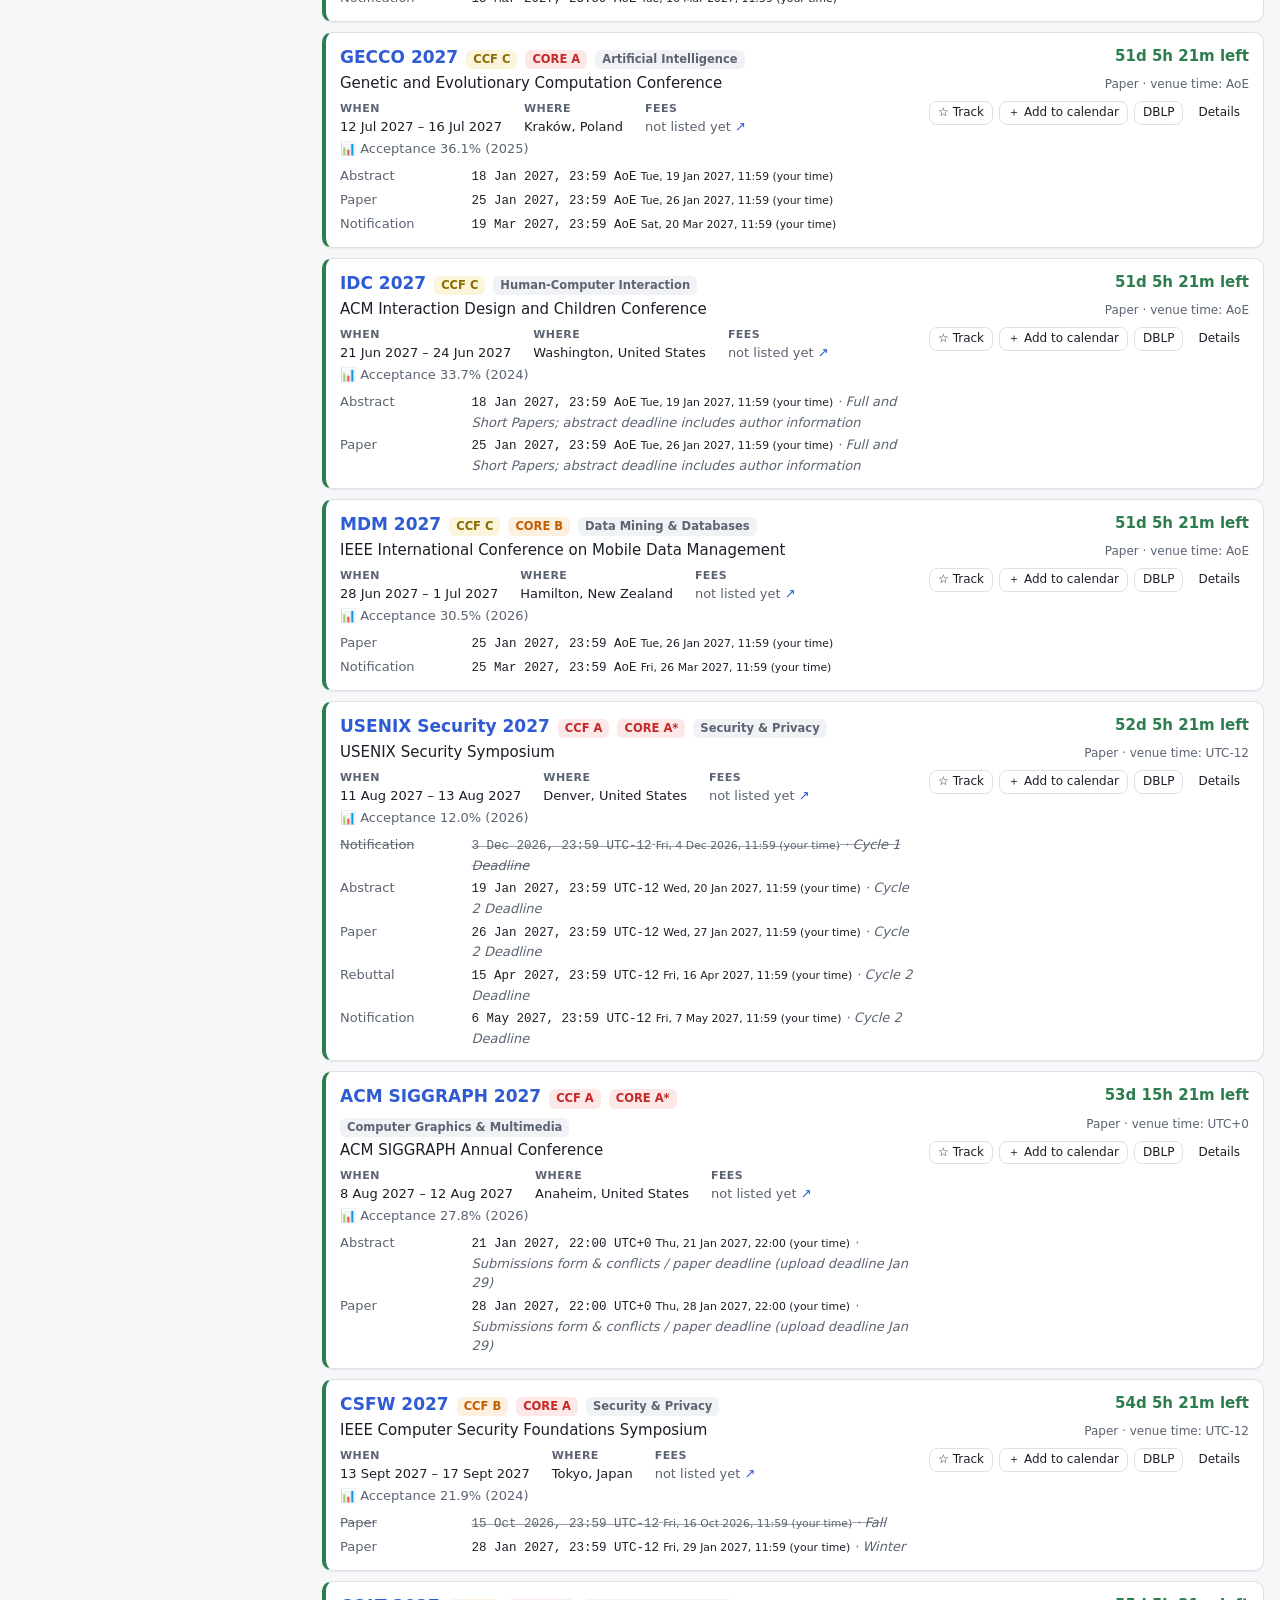
==== commit 41f301c5: "Show every page in one language and fix place parsing - Rule packs may carry translations ("translat" ====
--- a/index.html
+++ b/index.html
@@ -6,7 +6,7 @@
   <title>conf-tMtTracker</title>
   <meta name="description" content="Computer science calls for papers with CCF and CORE ranks, acceptance rates, calendar export and a personal submission plan." />
   <link rel="icon" href="data:image/svg+xml,%3Csvg xmlns='http://www.w3.org/2000/svg' viewBox='0 0 32 32'%3E%3Crect width='32' height='32' rx='7' fill='%232f5bd3'/%3E%3Cpath d='M9 8h14v3H9zM9 14h14v3H9zM9 20h9v3H9z' fill='white'/%3E%3C/svg%3E" />
-  <link rel="stylesheet" href="assets/styles.css?v=5" />
+  <link rel="stylesheet" href="assets/styles.css?v=6" />
   <link rel="alternate" type="text/calendar" title="conf-tMtTracker: ranked conference deadlines" href="data/deadlines.ics" />
   <script>
     // Apply the saved theme before first paint to avoid a flash.
@@ -77,6 +77,6 @@
   <input type="file" id="plan-file" accept="application/json,.json" hidden />
   <div id="toast" class="toast" role="status"></div>
 
-  <script type="module" src="assets/app.js?v=5"></script>
+  <script type="module" src="assets/app.js?v=6"></script>
 </body>
 </html>
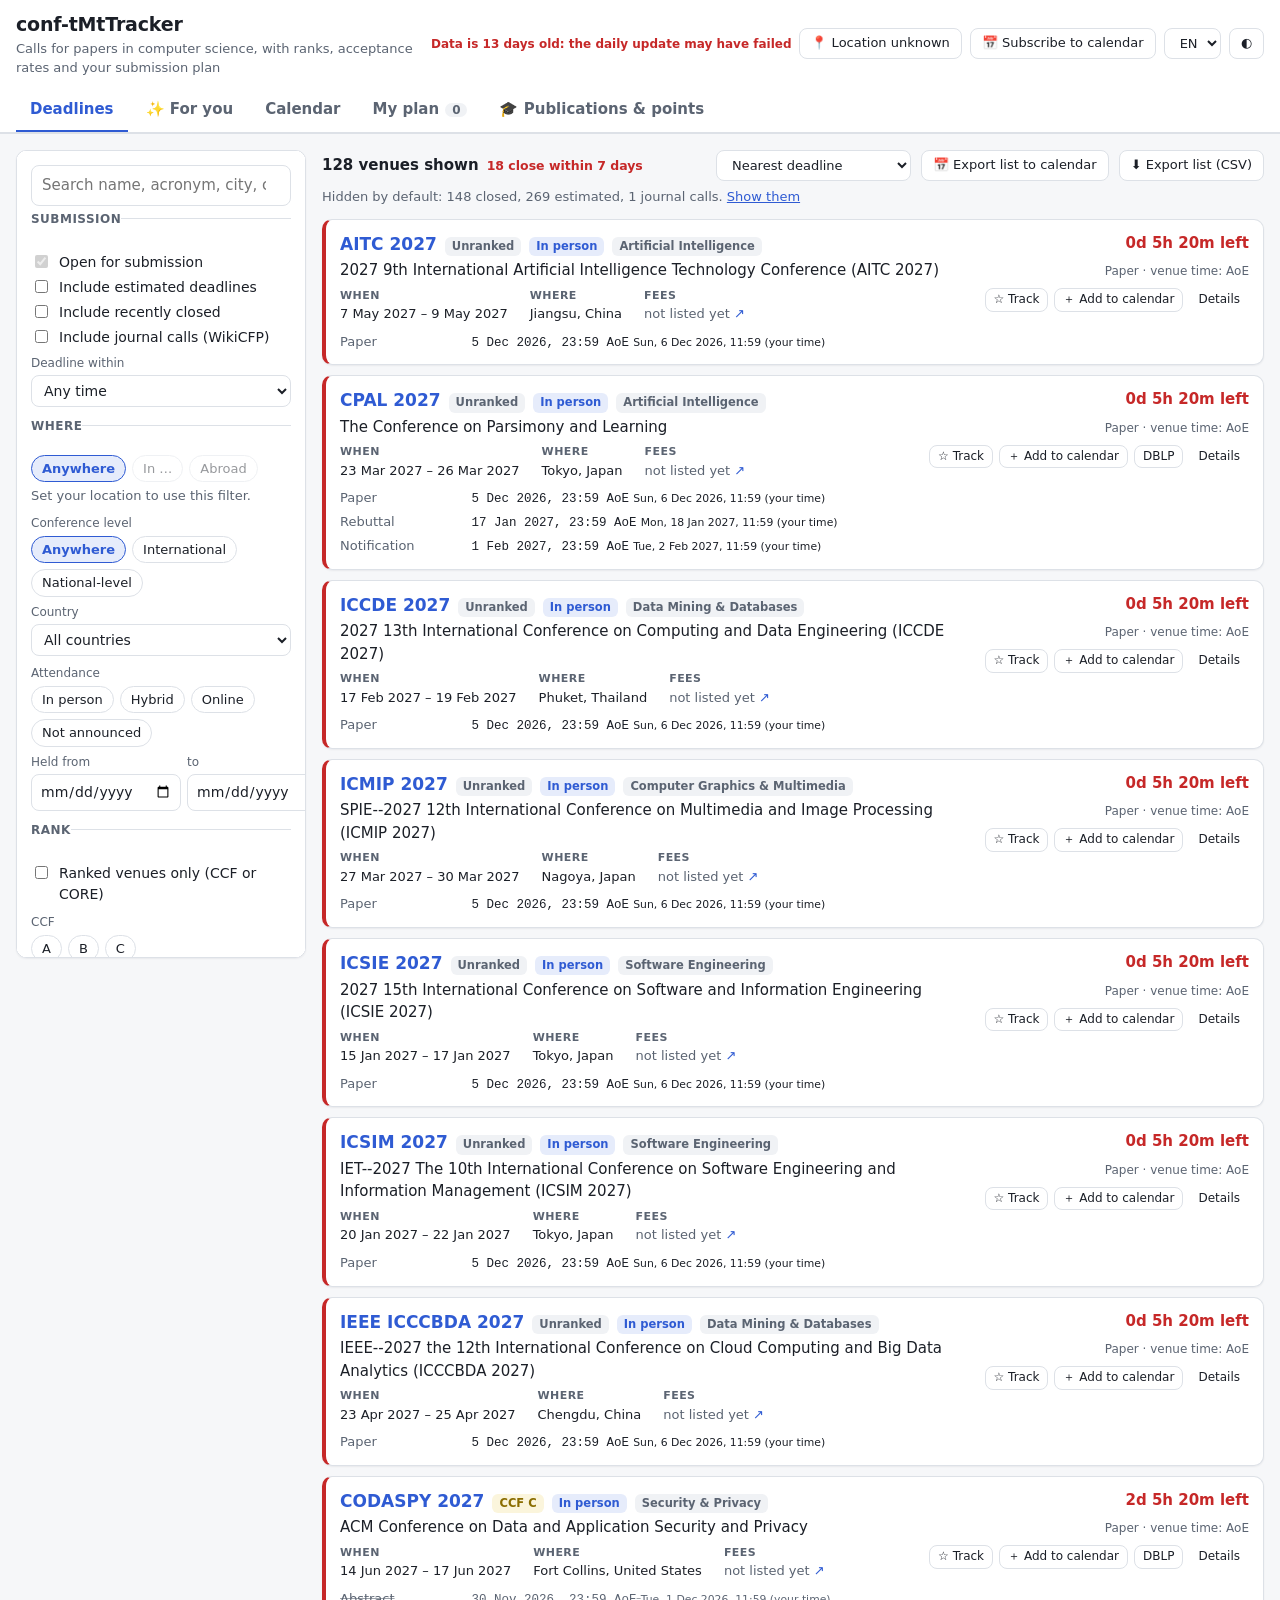
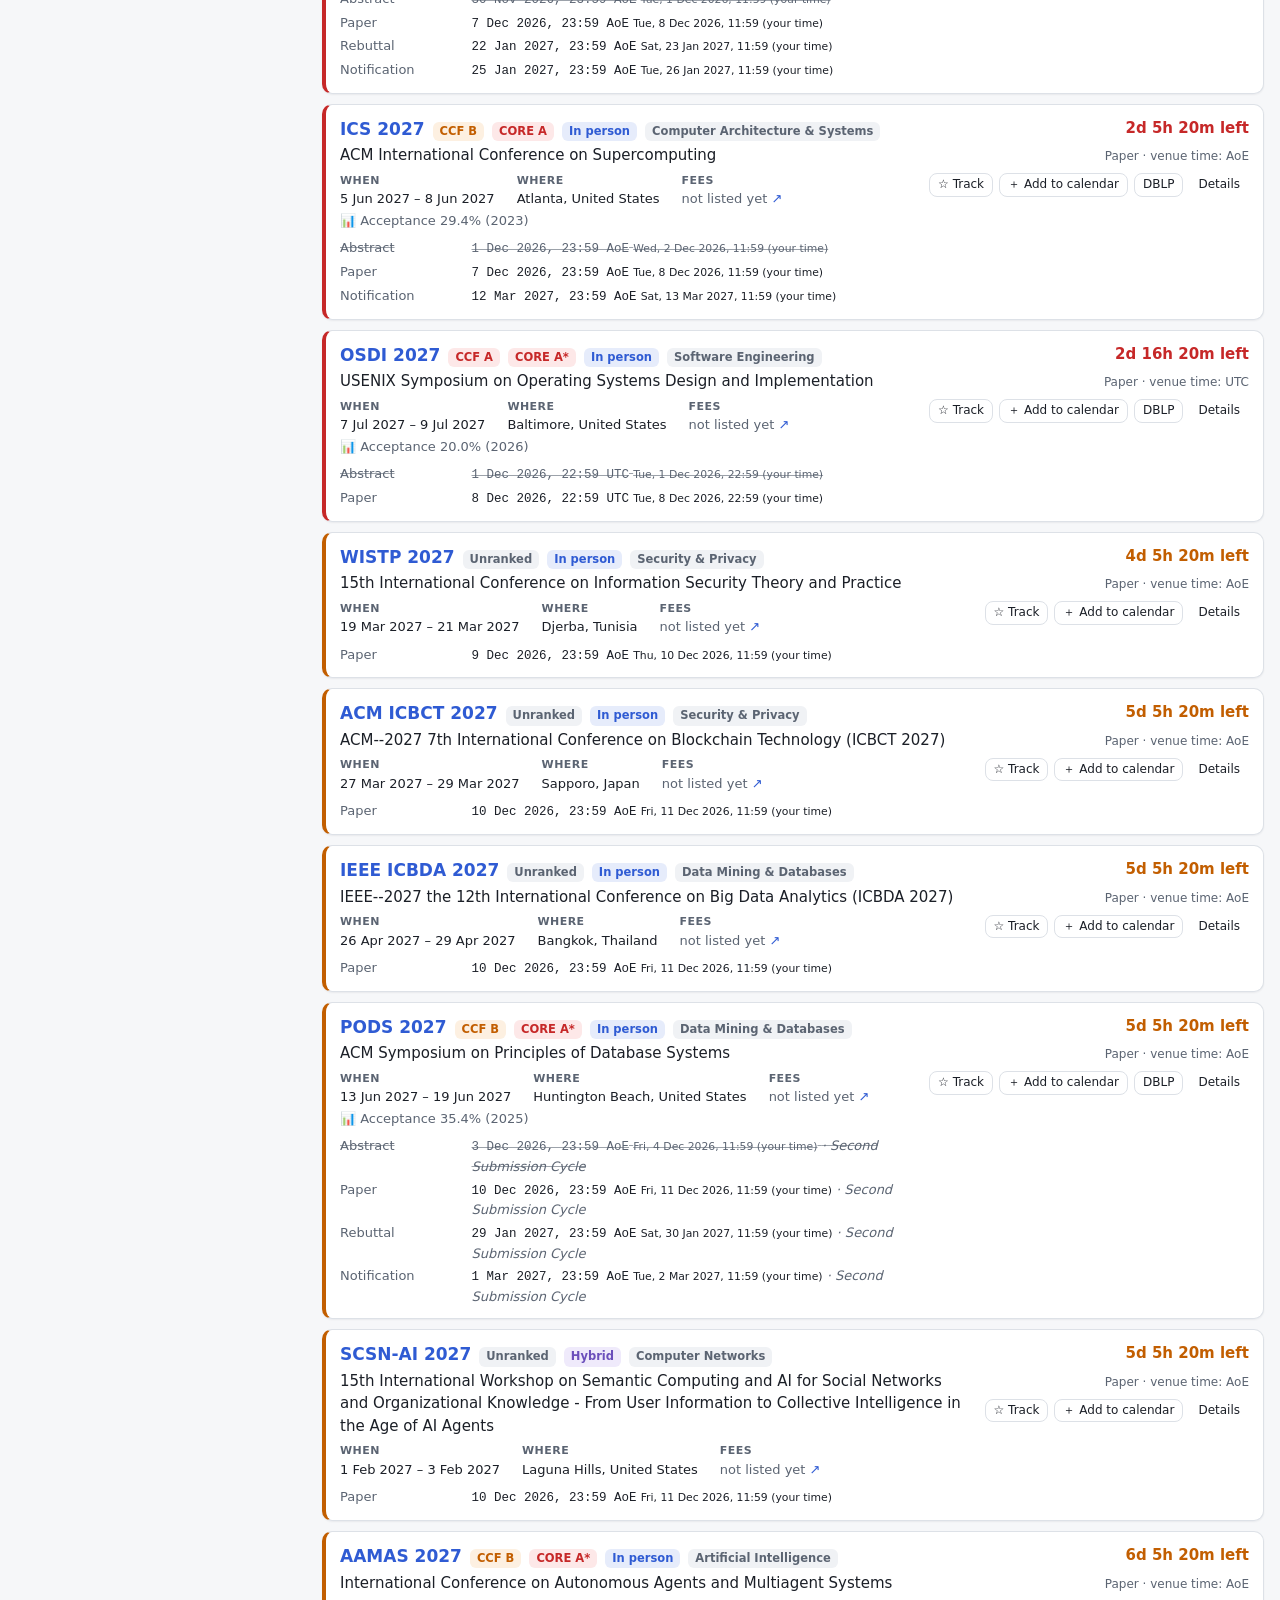
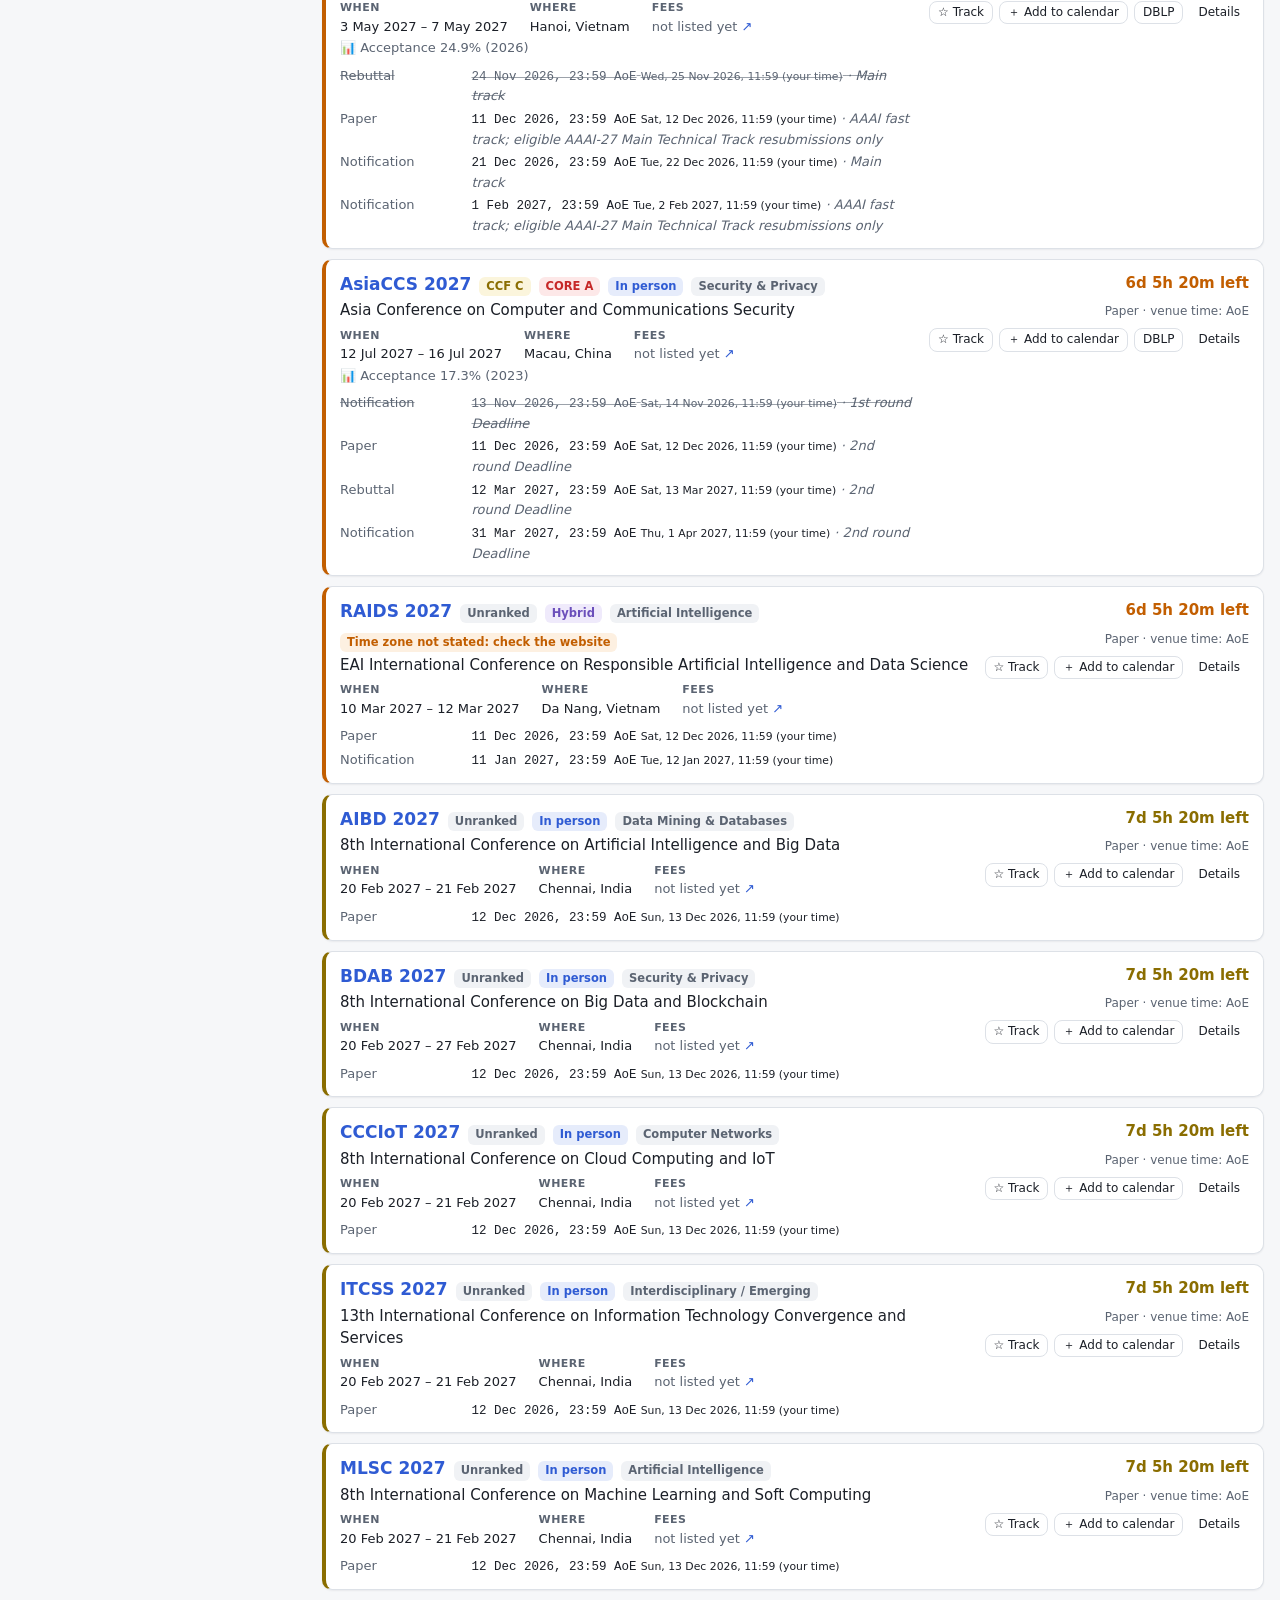
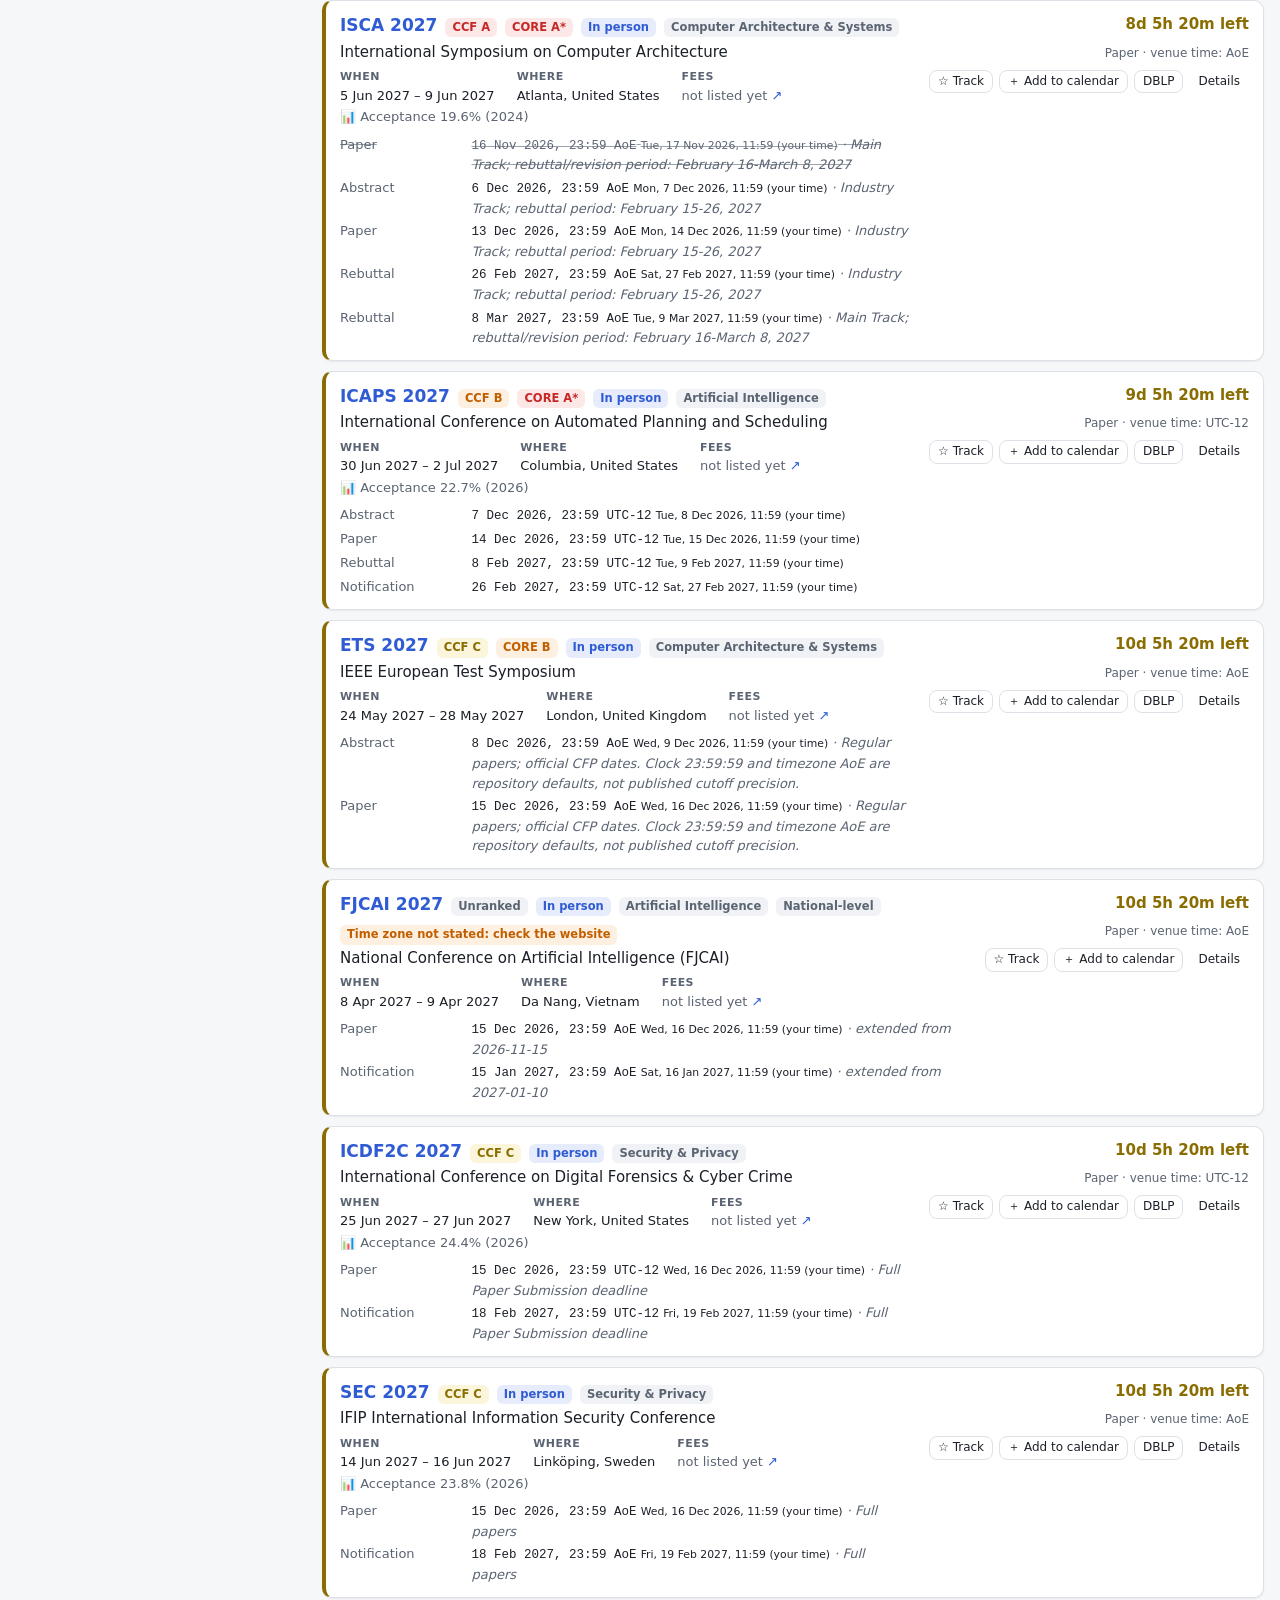
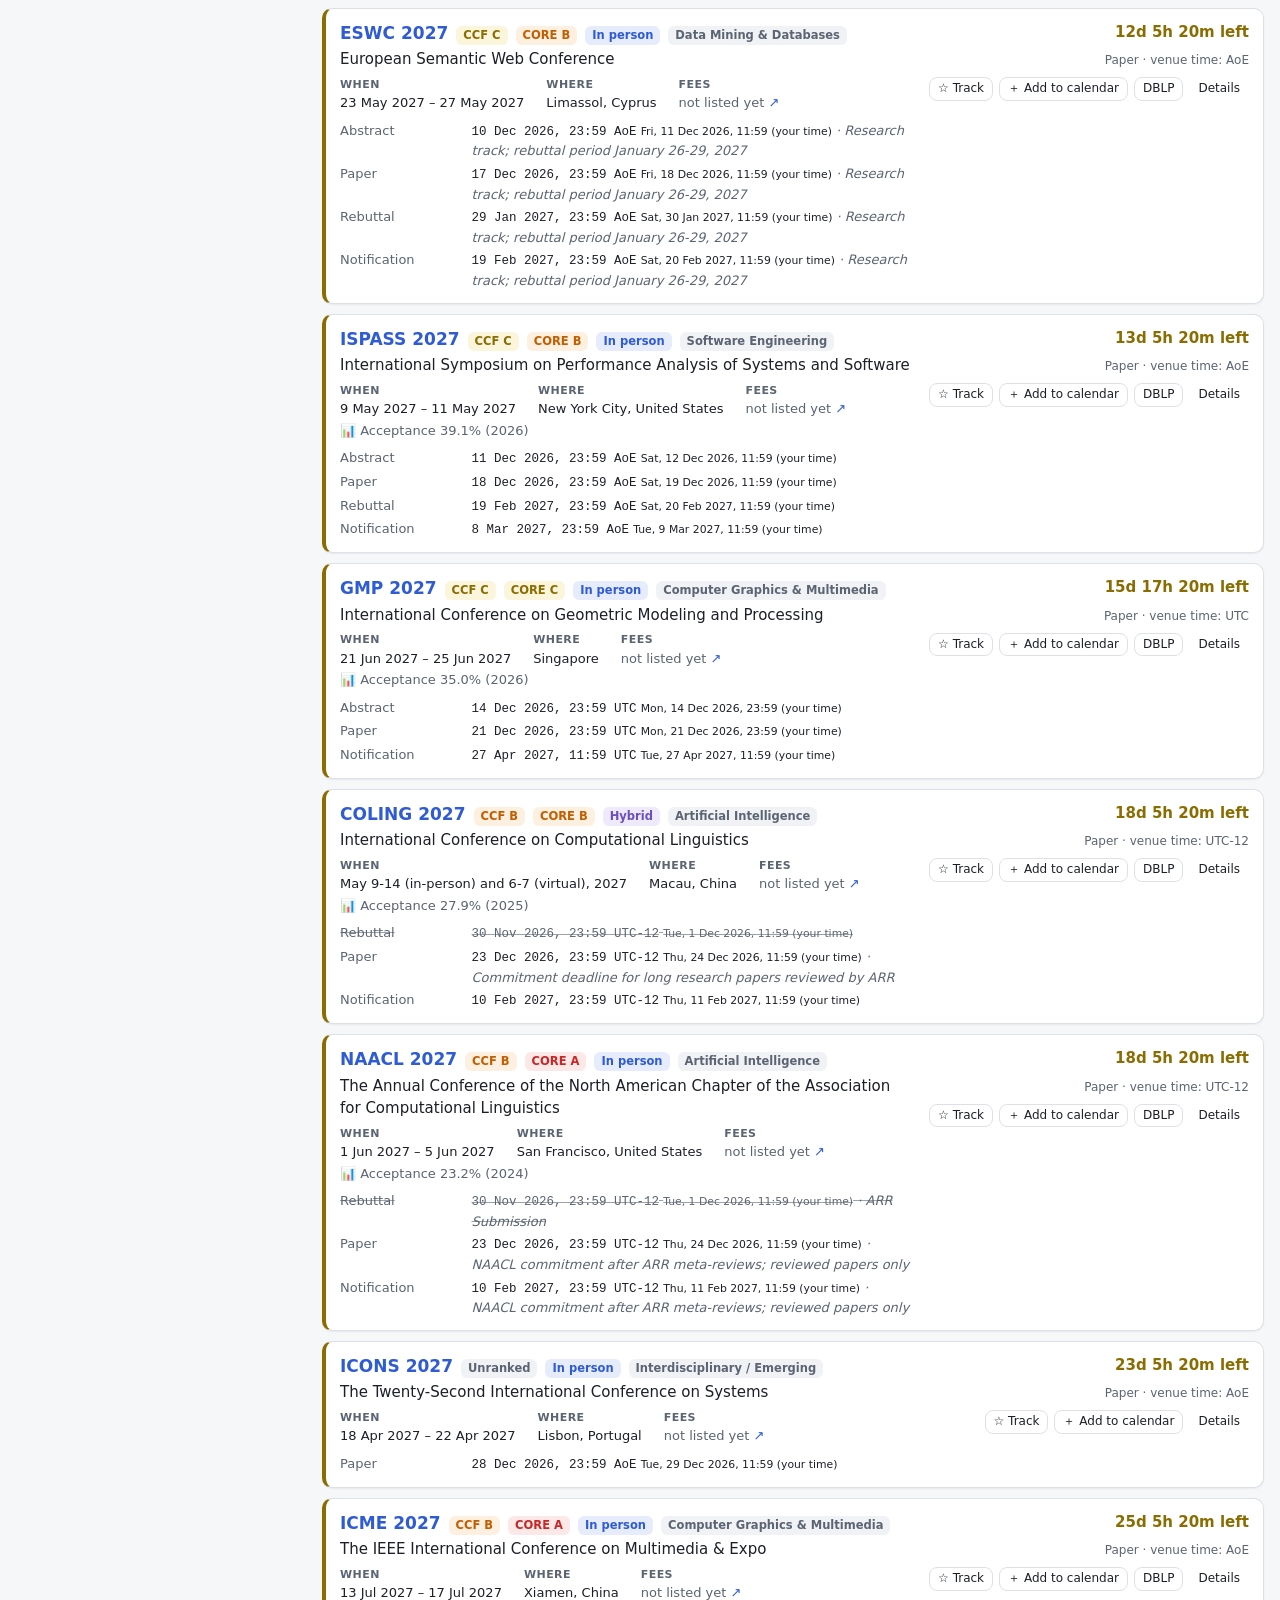
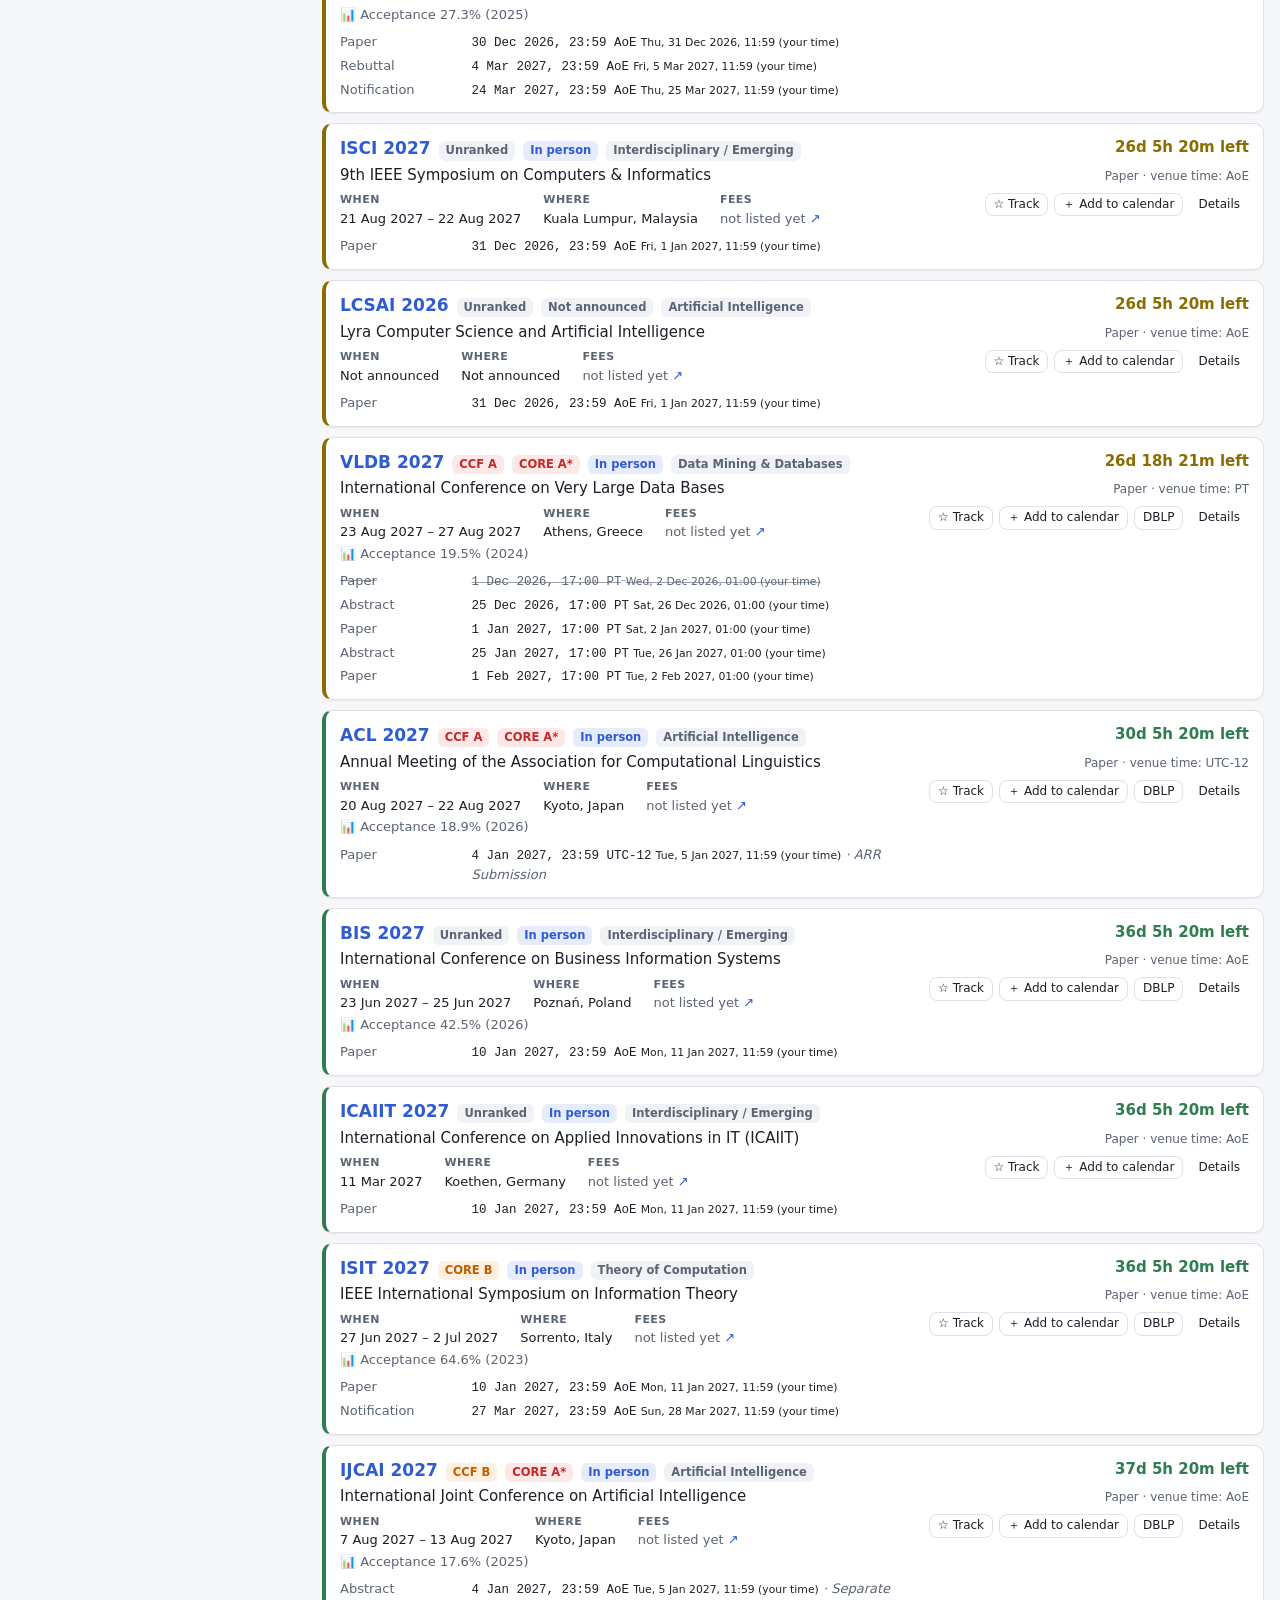
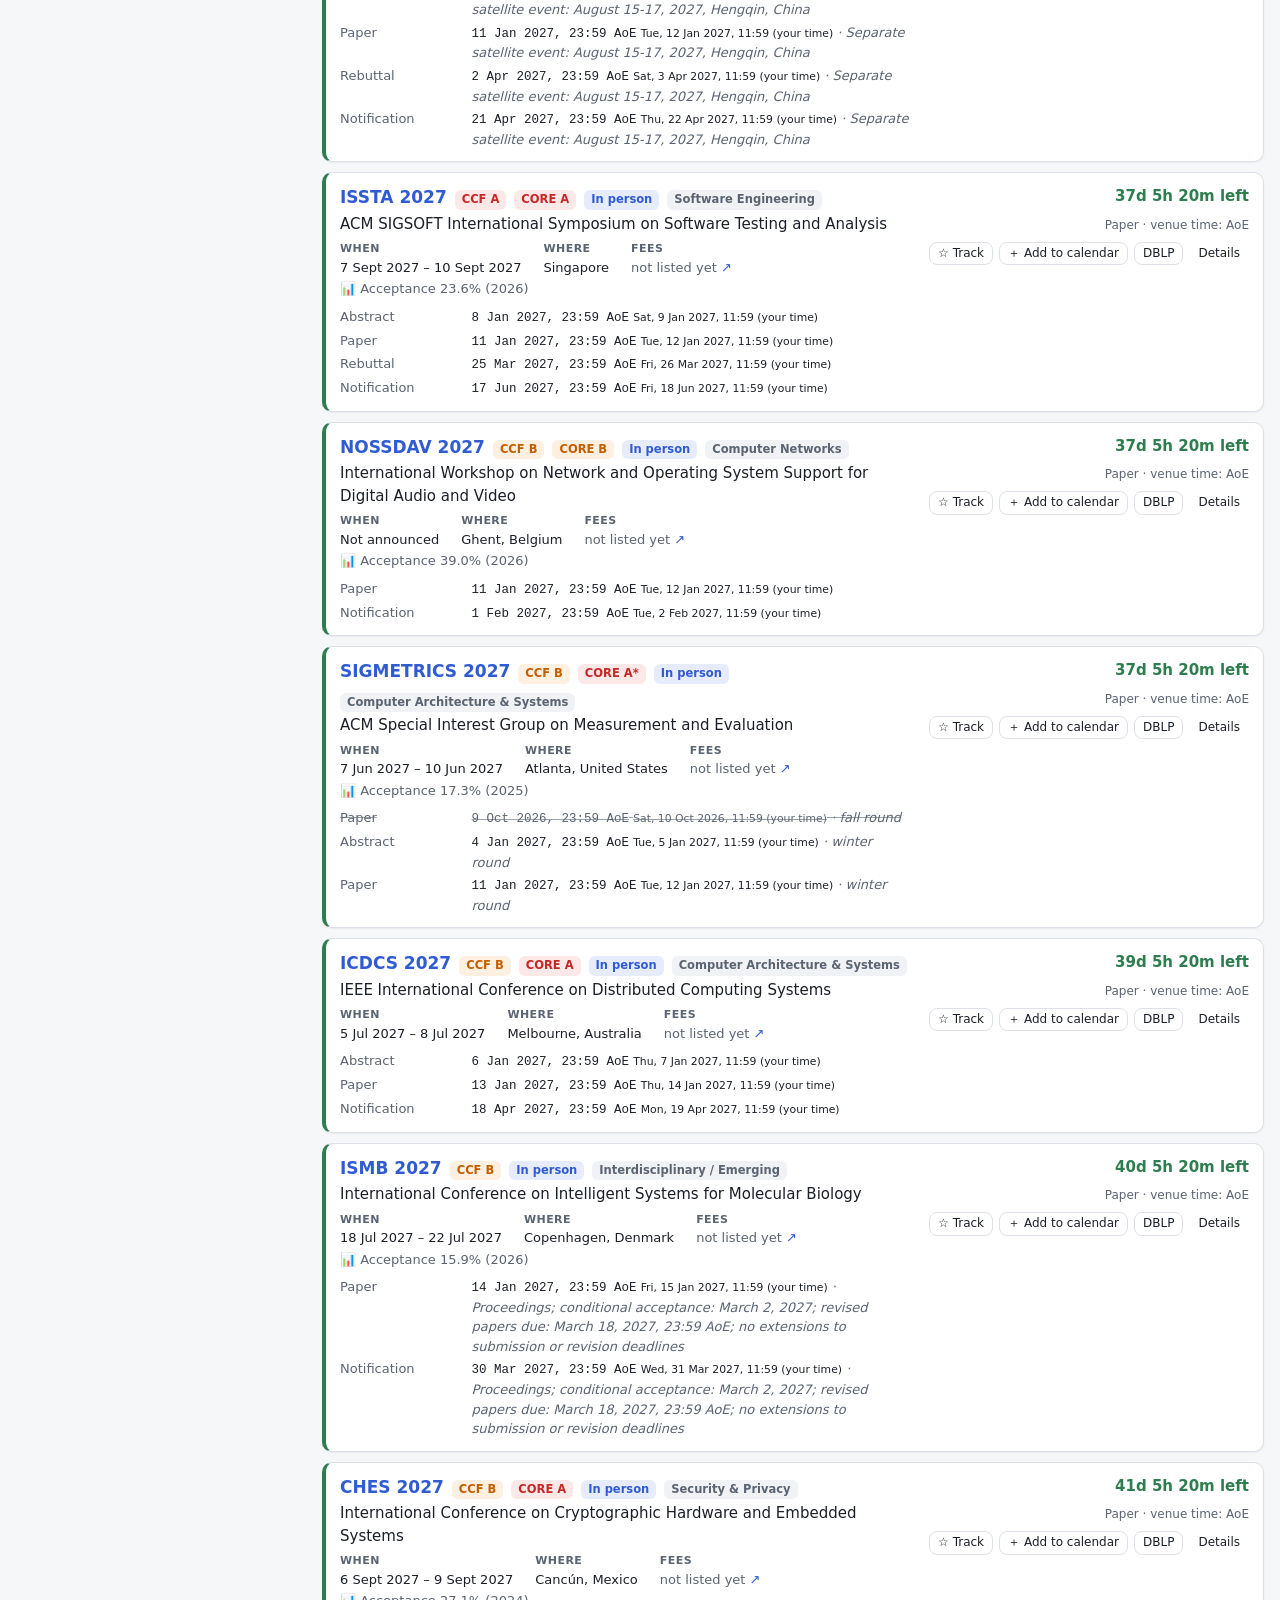
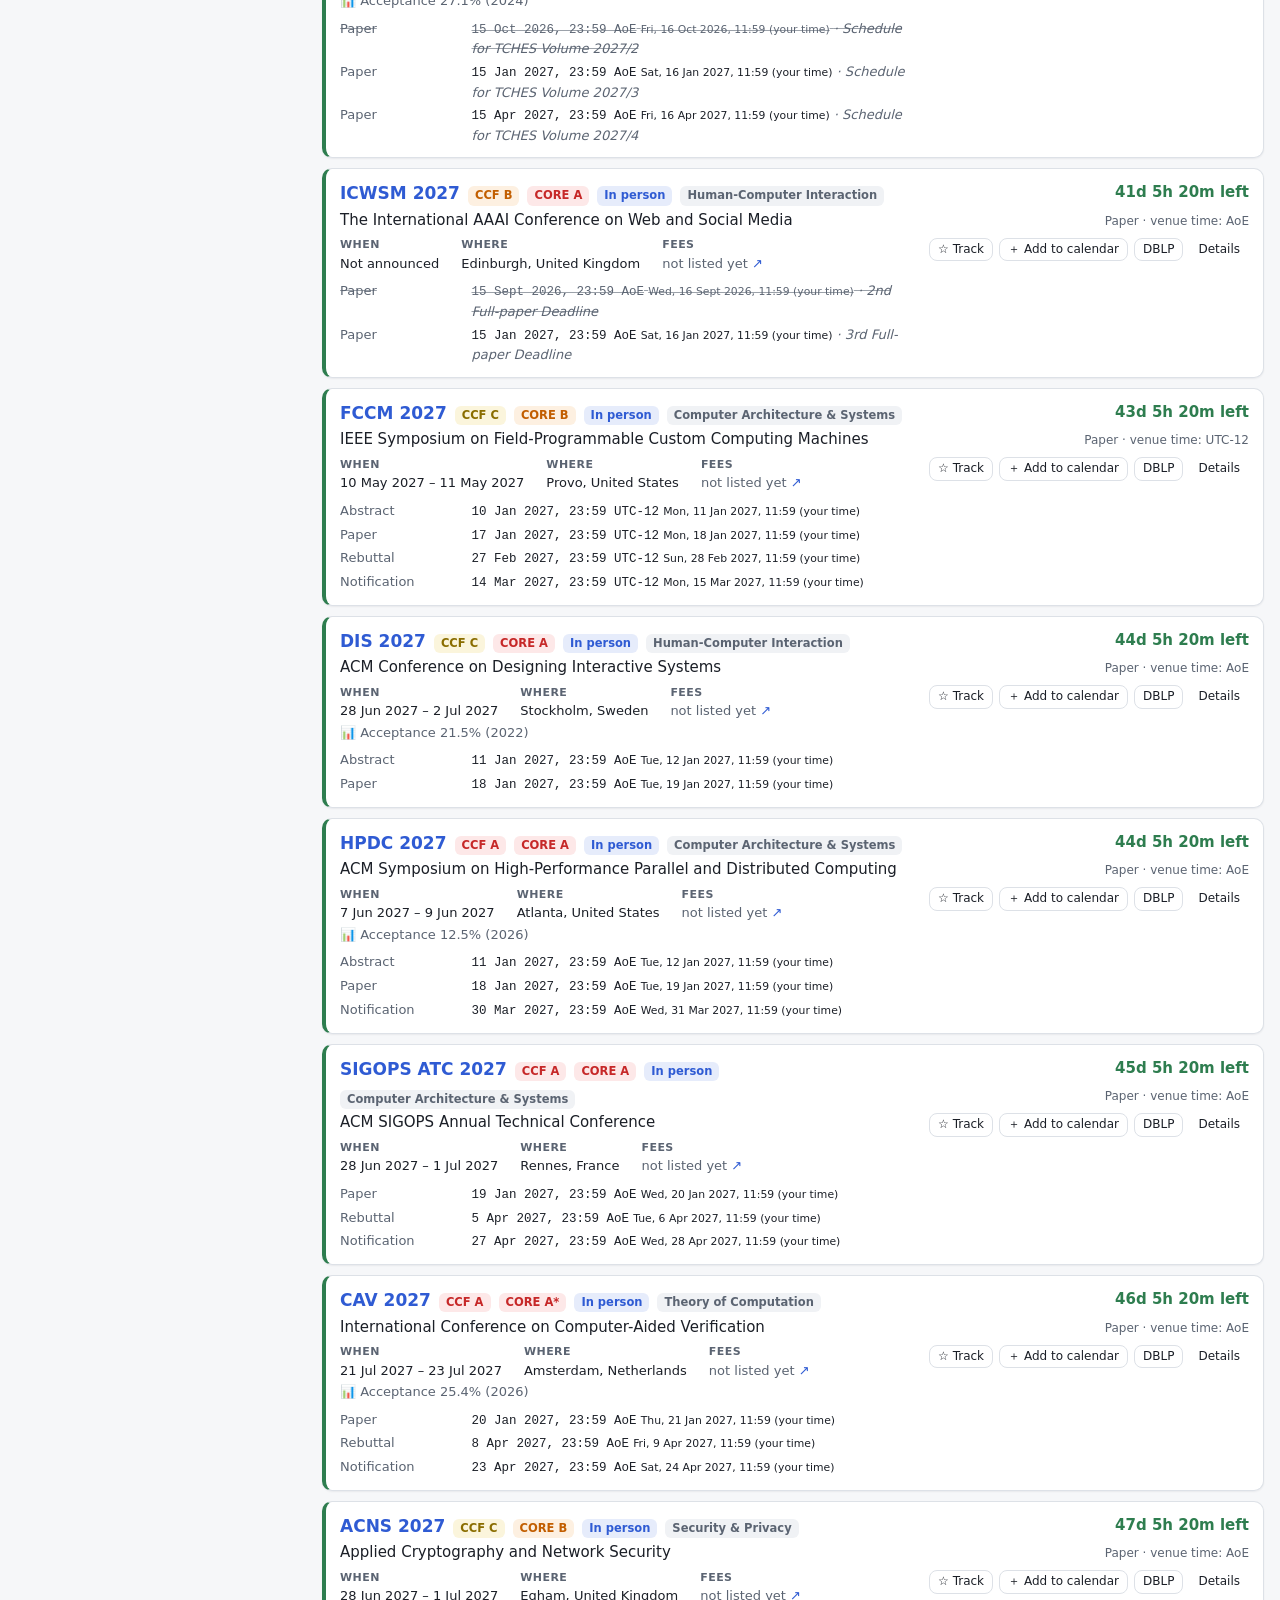
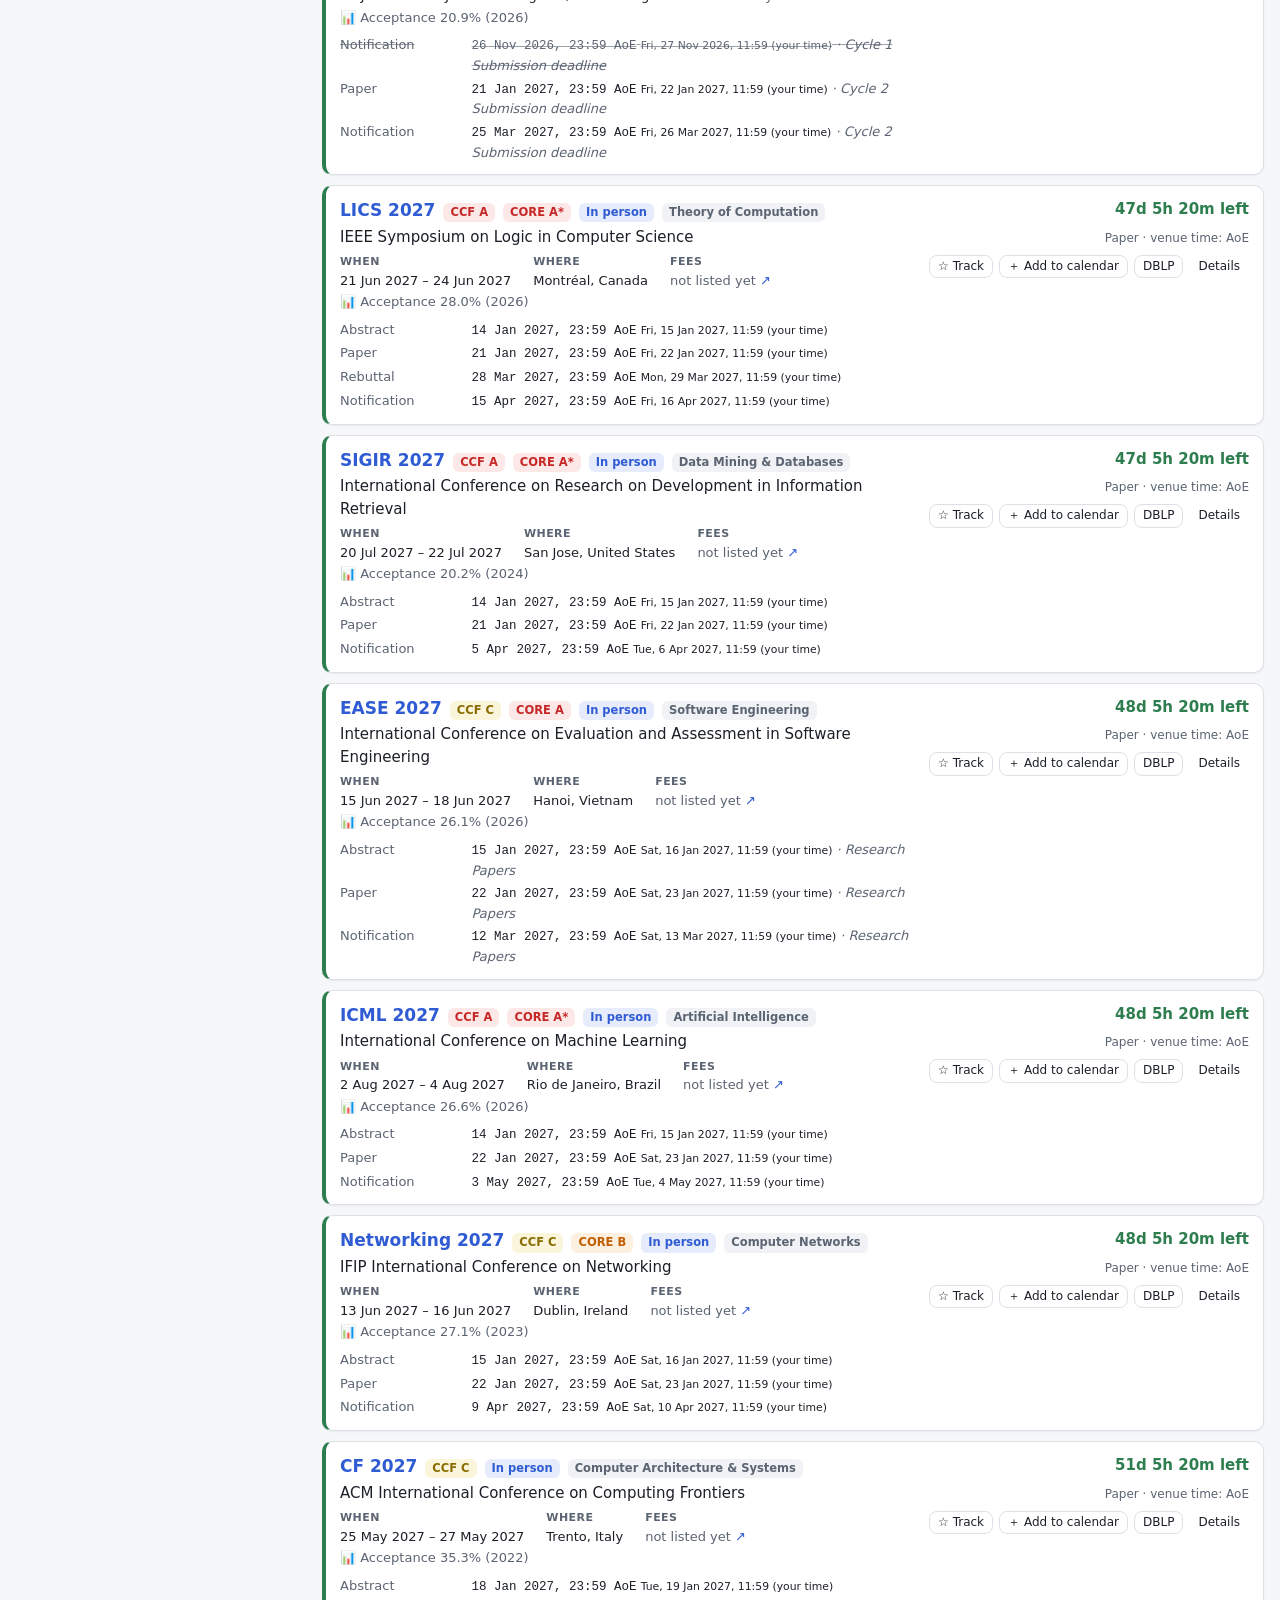
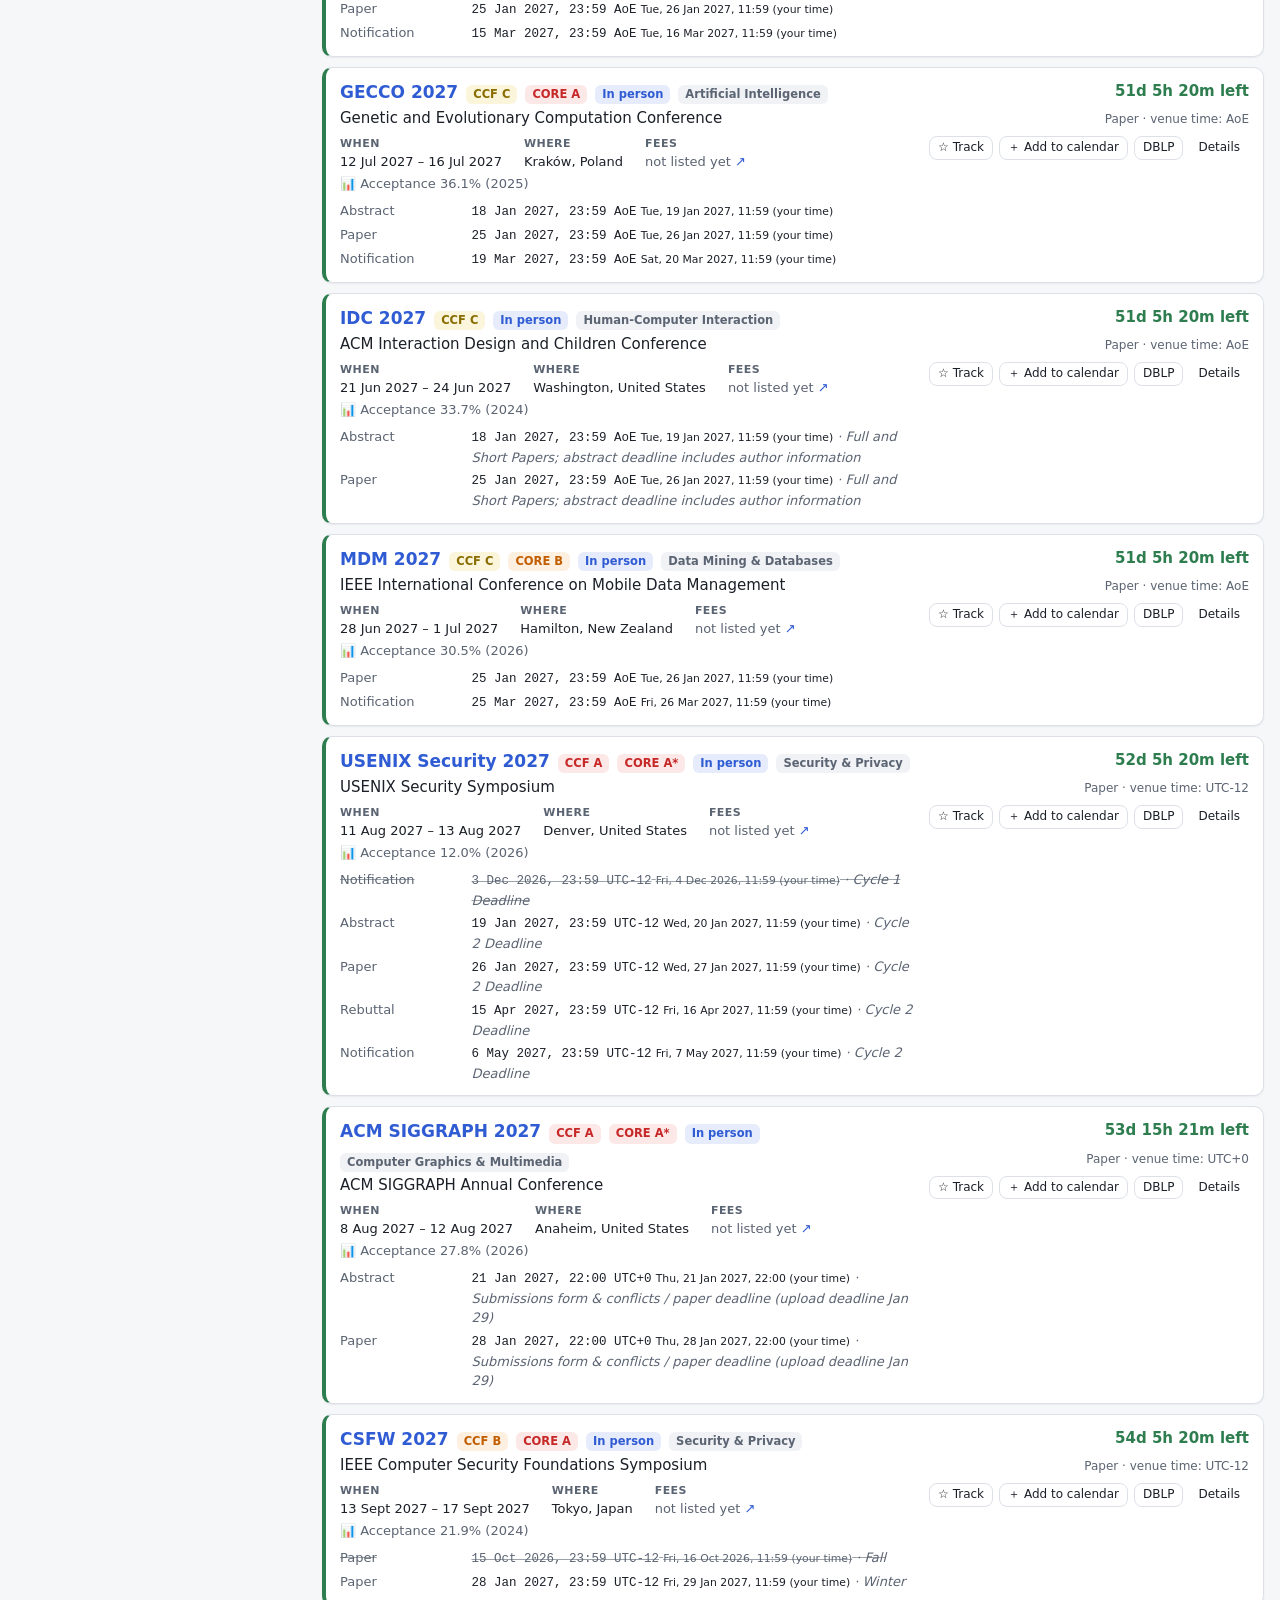
==== commit d26c8b99: "Journal access type and figures, attendance on cards, deadline audit - data/journal_info.json, rebui" ====
--- a/index.html
+++ b/index.html
@@ -6,7 +6,7 @@
   <title>conf-tMtTracker</title>
   <meta name="description" content="Computer science calls for papers with CCF and CORE ranks, acceptance rates, calendar export and a personal submission plan." />
   <link rel="icon" href="data:image/svg+xml,%3Csvg xmlns='http://www.w3.org/2000/svg' viewBox='0 0 32 32'%3E%3Crect width='32' height='32' rx='7' fill='%232f5bd3'/%3E%3Cpath d='M9 8h14v3H9zM9 14h14v3H9zM9 20h9v3H9z' fill='white'/%3E%3C/svg%3E" />
-  <link rel="stylesheet" href="assets/styles.css?v=6" />
+  <link rel="stylesheet" href="assets/styles.css?v=7" />
   <link rel="alternate" type="text/calendar" title="conf-tMtTracker: ranked conference deadlines" href="data/deadlines.ics" />
   <script>
     // Apply the saved theme before first paint to avoid a flash.
@@ -77,6 +77,6 @@
   <input type="file" id="plan-file" accept="application/json,.json" hidden />
   <div id="toast" class="toast" role="status"></div>
 
-  <script type="module" src="assets/app.js?v=6"></script>
+  <script type="module" src="assets/app.js?v=7"></script>
 </body>
 </html>
--- a/assets/styles.css
+++ b/assets/styles.css
@@ -153,6 +153,25 @@
 .summary-row a { text-decoration: none; }
 .muted { color: var(--muted); }
 .fees { margin: 4px 0 0; padding-left: 18px; }
+/* Attendance mode on conference cards */
+.badge.mode-in-person { background: var(--accent-soft); color: var(--accent); }
+.badge.mode-hybrid { background: var(--est-soft); color: var(--est); }
+.badge.mode-online { background: var(--ok-soft); color: var(--ok); }
+.badge.mode-tbd { background: var(--surface-2); color: var(--muted); font-weight: 600; }
+/* Journal finder: rank, access type, figures */
+.jfilters { display: flex; flex-wrap: wrap; align-items: center; gap: 6px; margin: 4px 0 10px; }
+.jfilters .chip-label { margin: 0 4px 0 0; }
+.rank-num { display: inline-flex; align-items: center; justify-content: center; min-width: 26px; height: 26px; padding: 0 6px; border-radius: 99px; background: var(--accent-soft); color: var(--accent); font-weight: 800; font-size: 13px; font-variant-numeric: tabular-nums; }
+.badge.access-open { background: var(--ok-soft); color: var(--ok); }
+.badge.access-hybrid { background: var(--soon-soft); color: var(--soon); }
+.badge.access-sub { background: var(--surface-2); color: var(--muted); }
+.badge.access-unknown { background: var(--surface-2); color: var(--muted); font-weight: 600; }
+.card.jcard.access-open { border-left-color: var(--ok); }
+.card.jcard.access-hybrid { border-left-color: var(--soon); }
+.card.jcard.access-sub { border-left-color: var(--muted); }
+.jstats { display: flex; flex-wrap: wrap; gap: 6px; margin-top: 6px; }
+.jstat { font-size: 12.5px; padding: 2px 8px; border-radius: 6px; background: var(--surface-2); color: var(--text); font-variant-numeric: tabular-nums; }
+a.jstat { color: var(--accent); text-decoration: none; }
 .match { display: flex; flex-wrap: wrap; align-items: center; gap: 6px 10px; font-size: 13px; margin: 2px 0 6px; }
 .match-bar { width: 90px; height: 7px; border-radius: 99px; background: var(--surface-2); overflow: hidden; display: inline-block; }
 .match-bar i { display: block; height: 100%; background: var(--accent); }
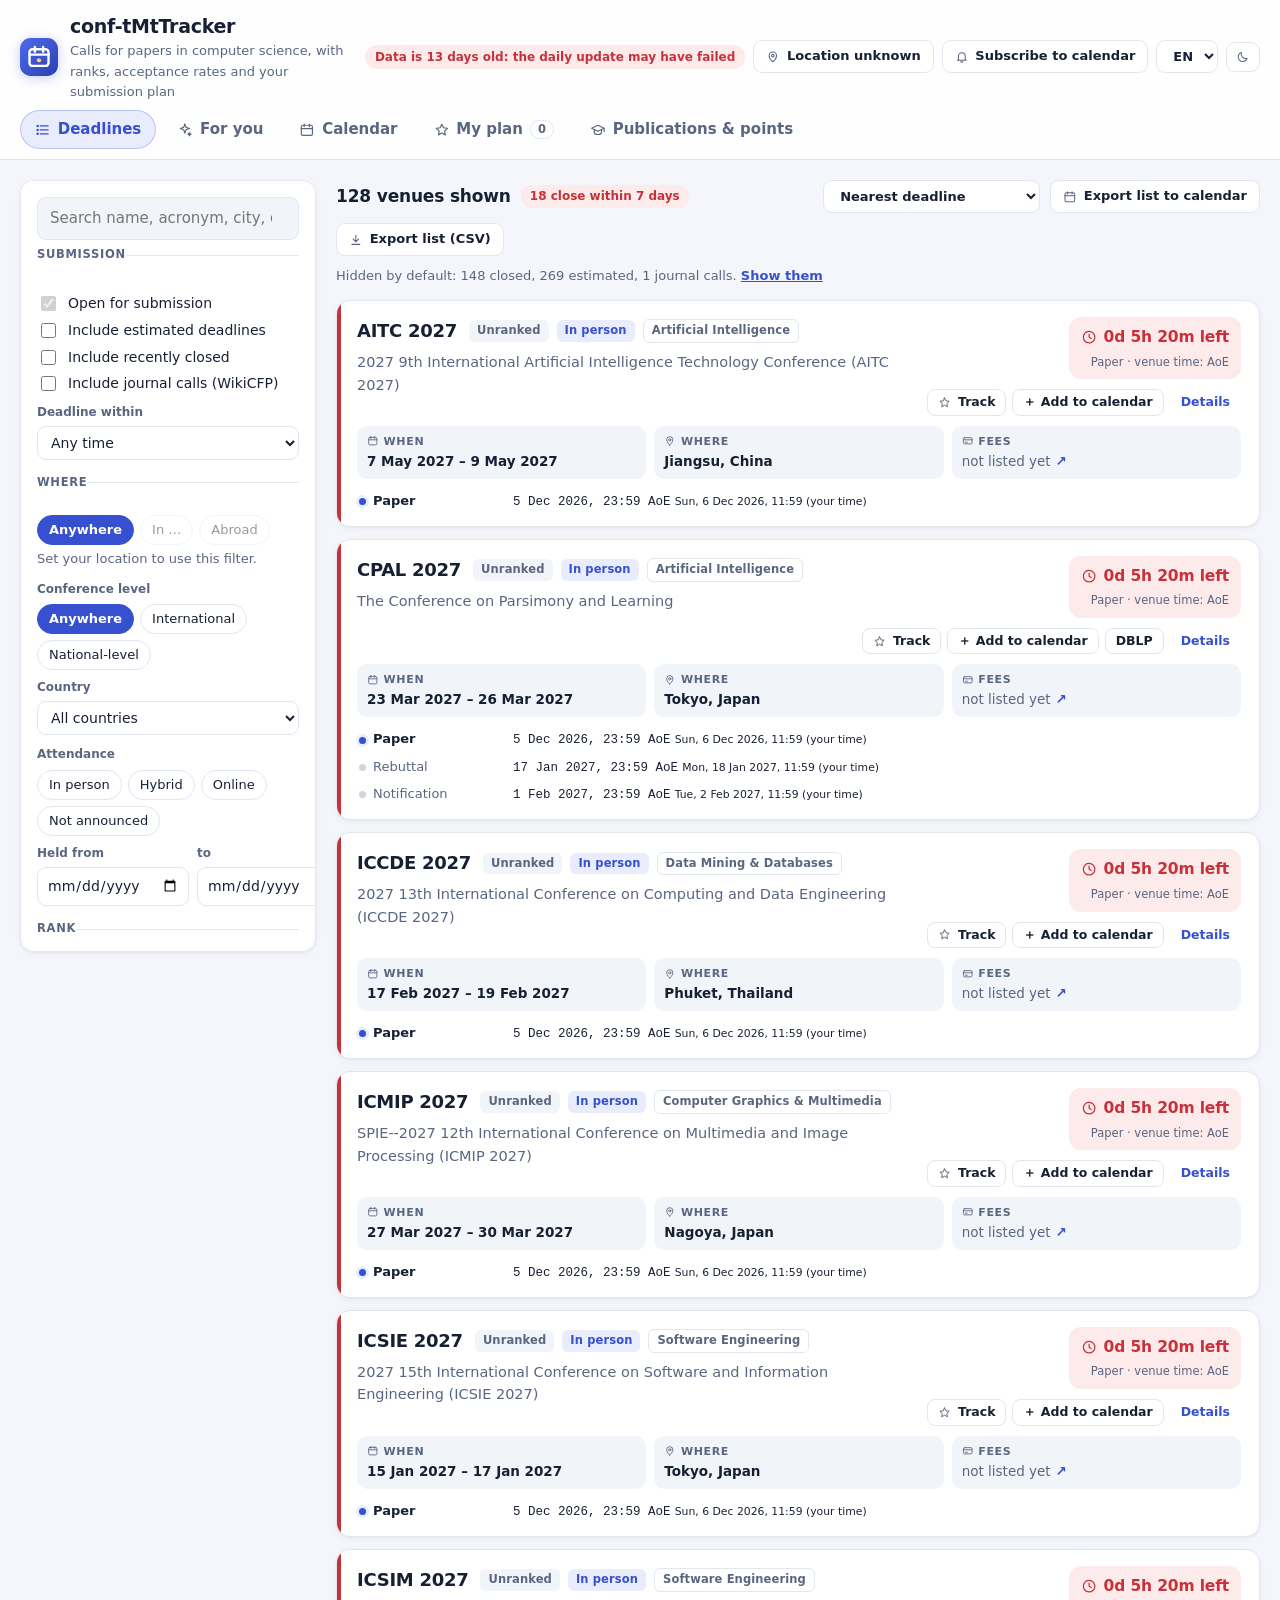
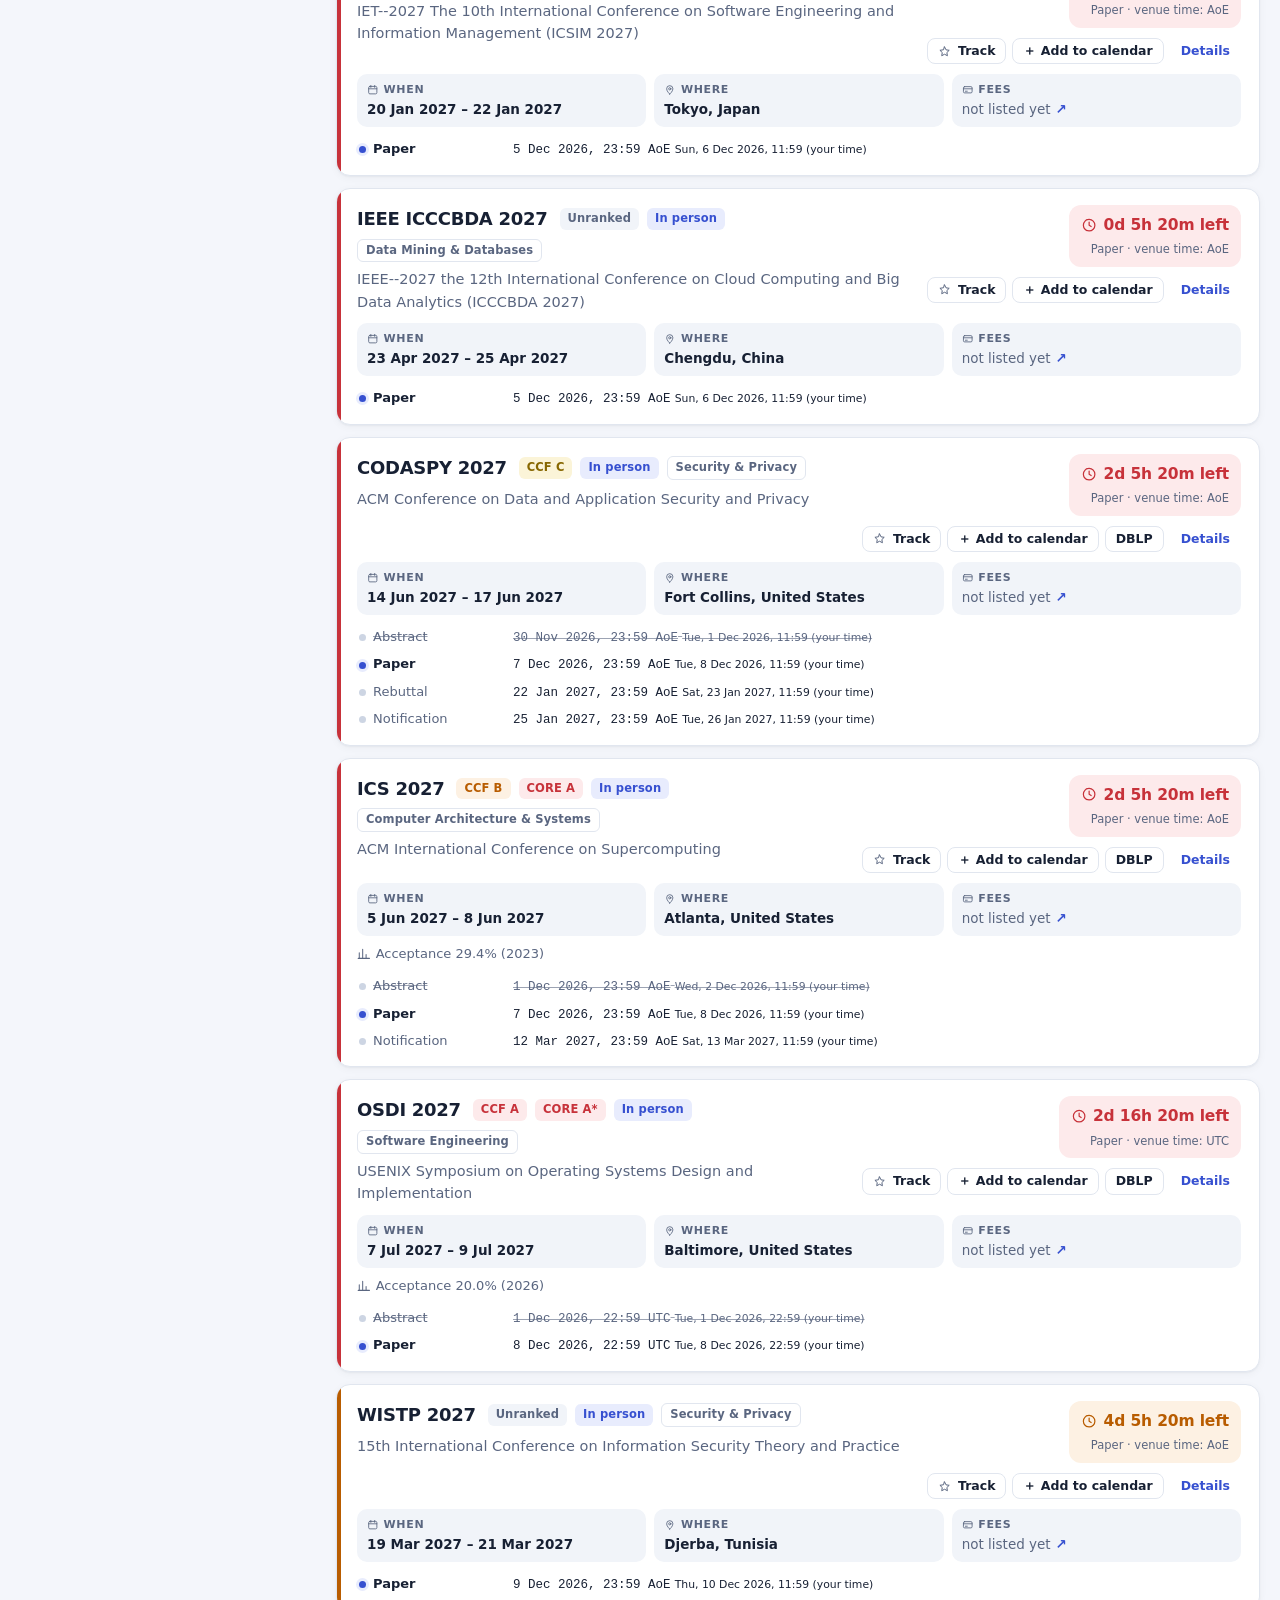
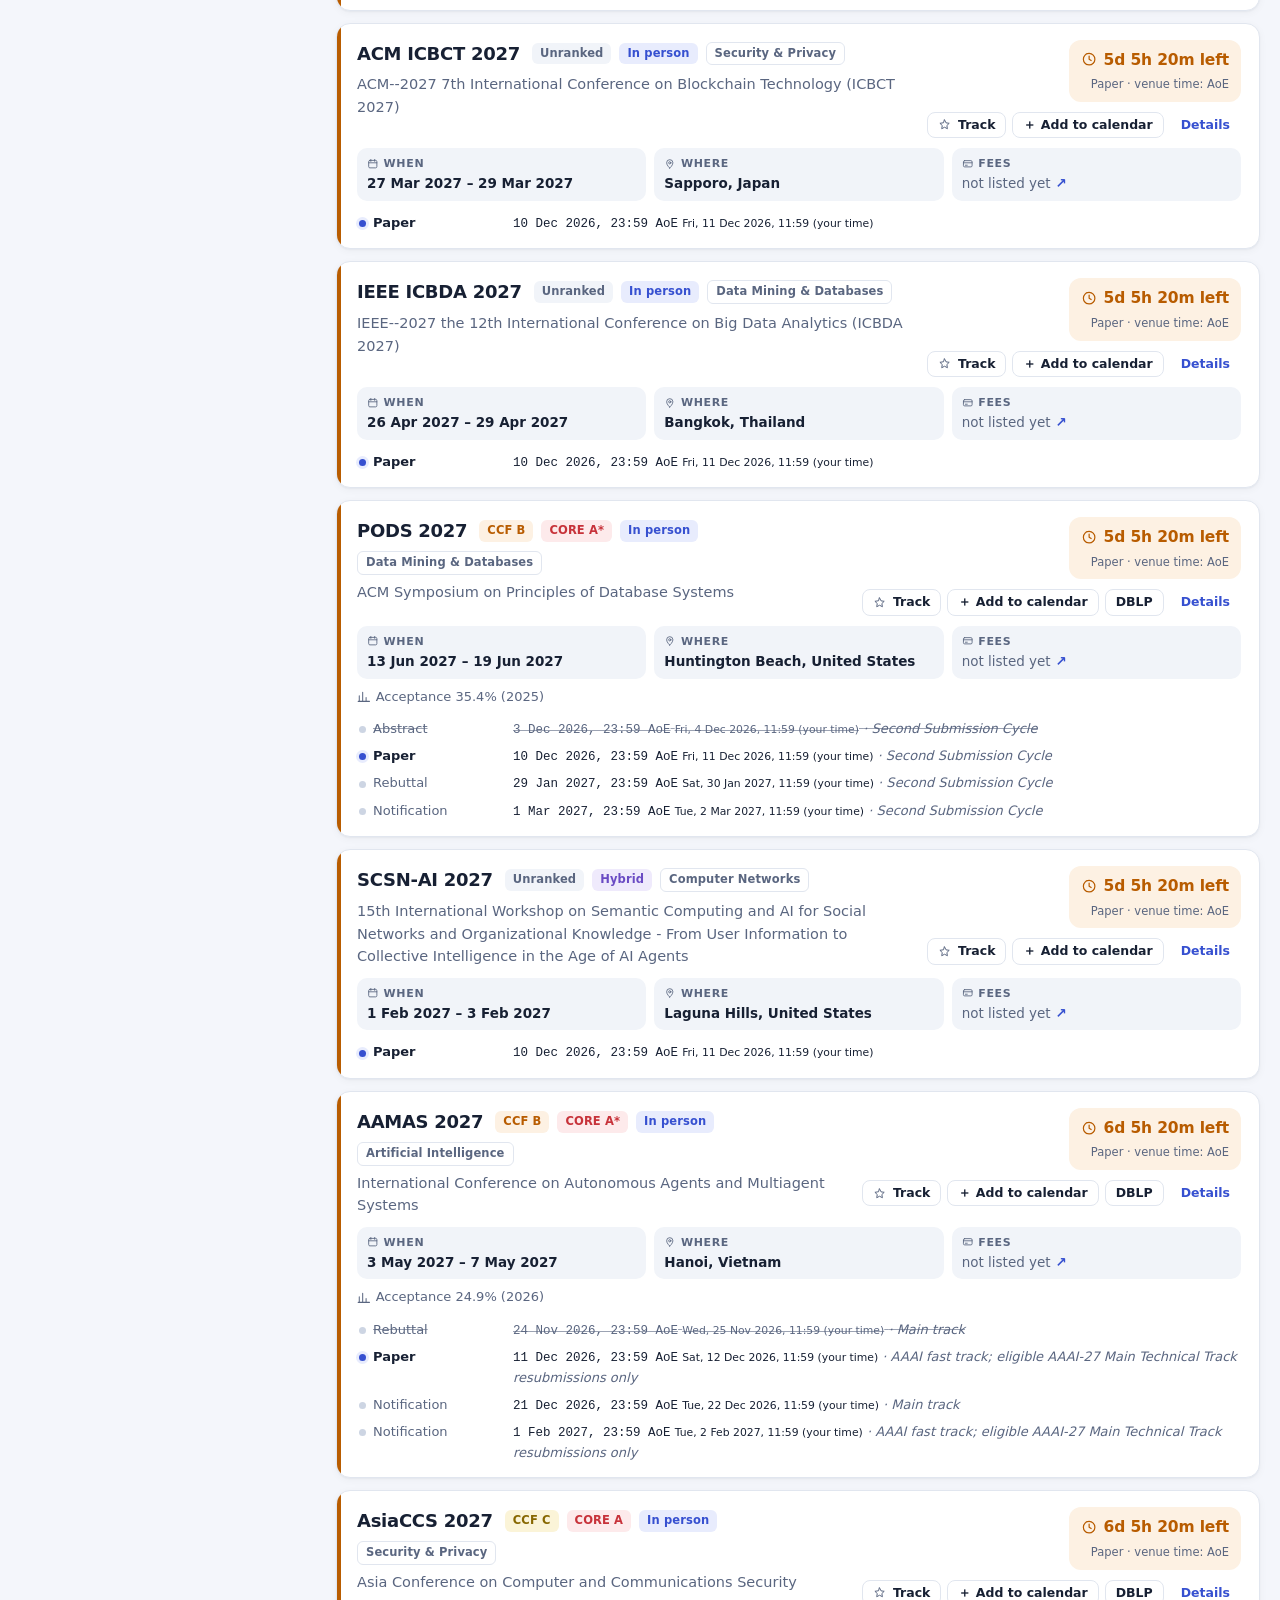
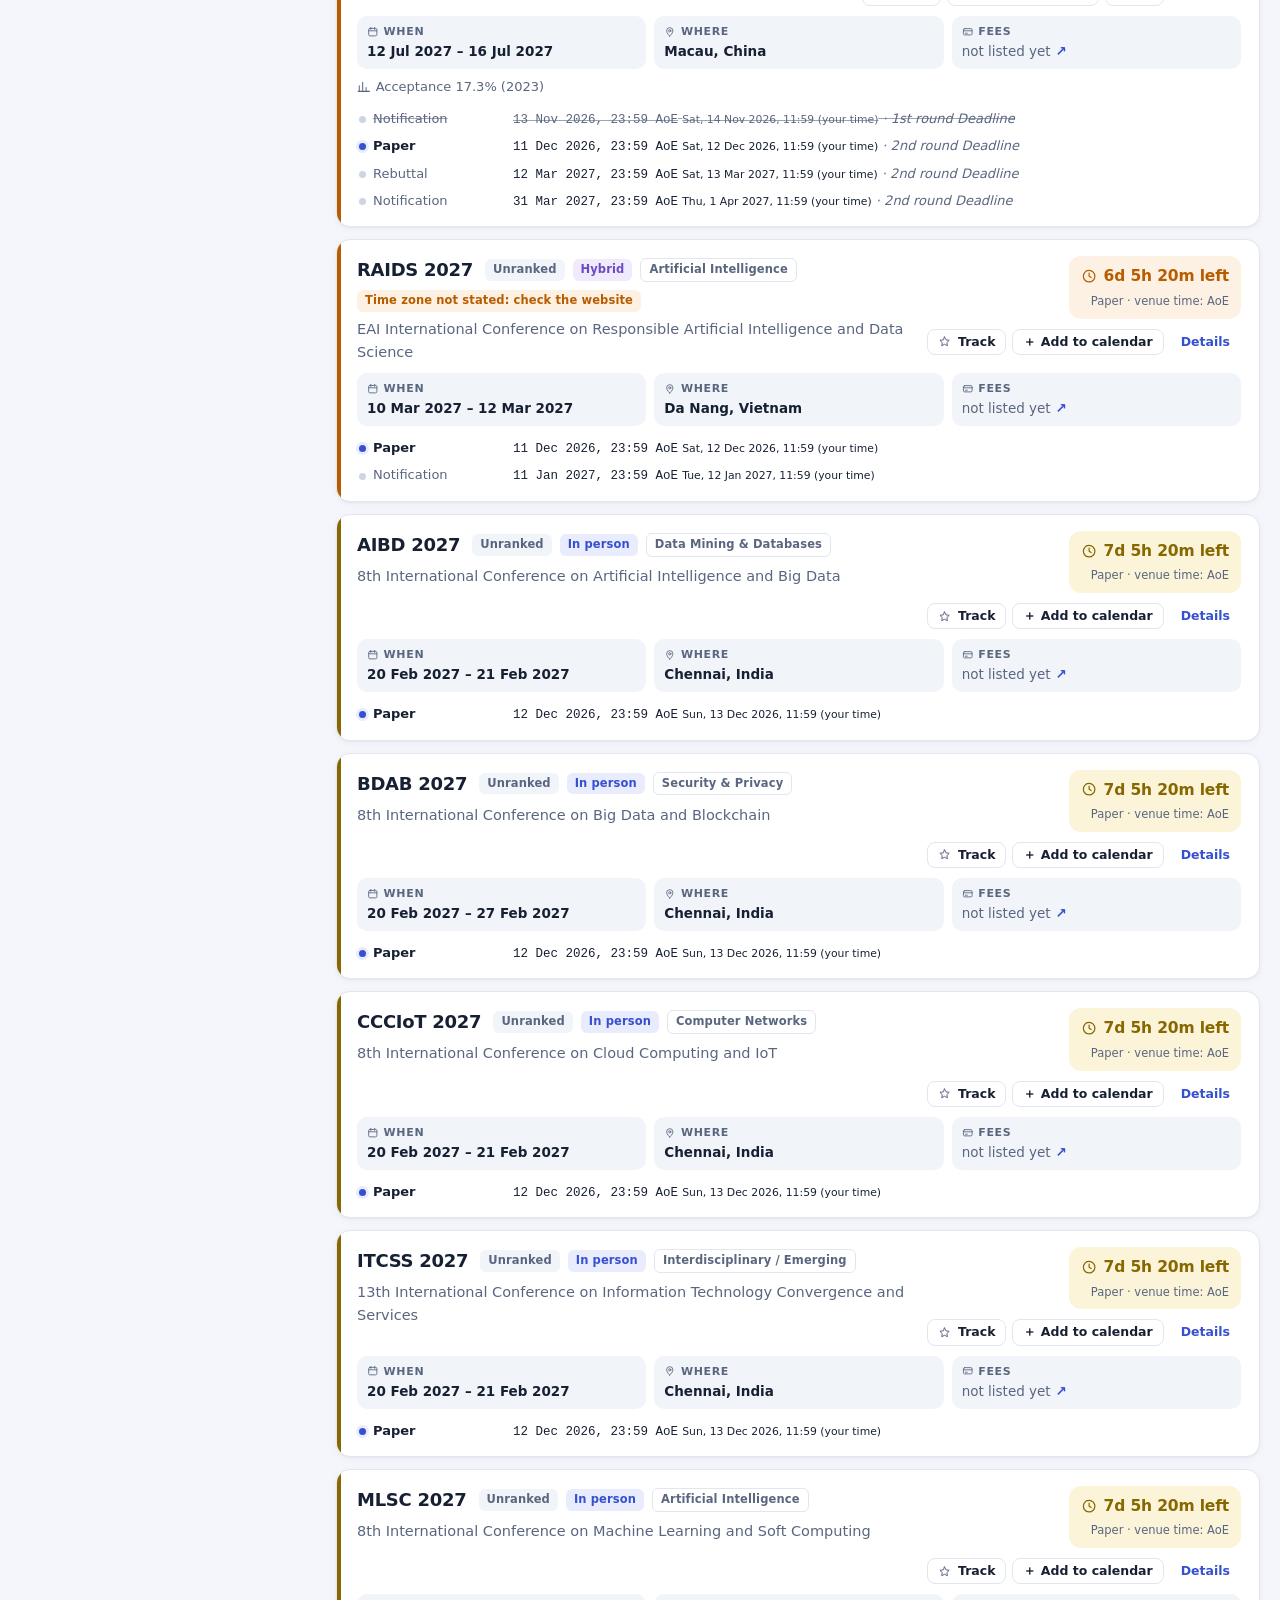
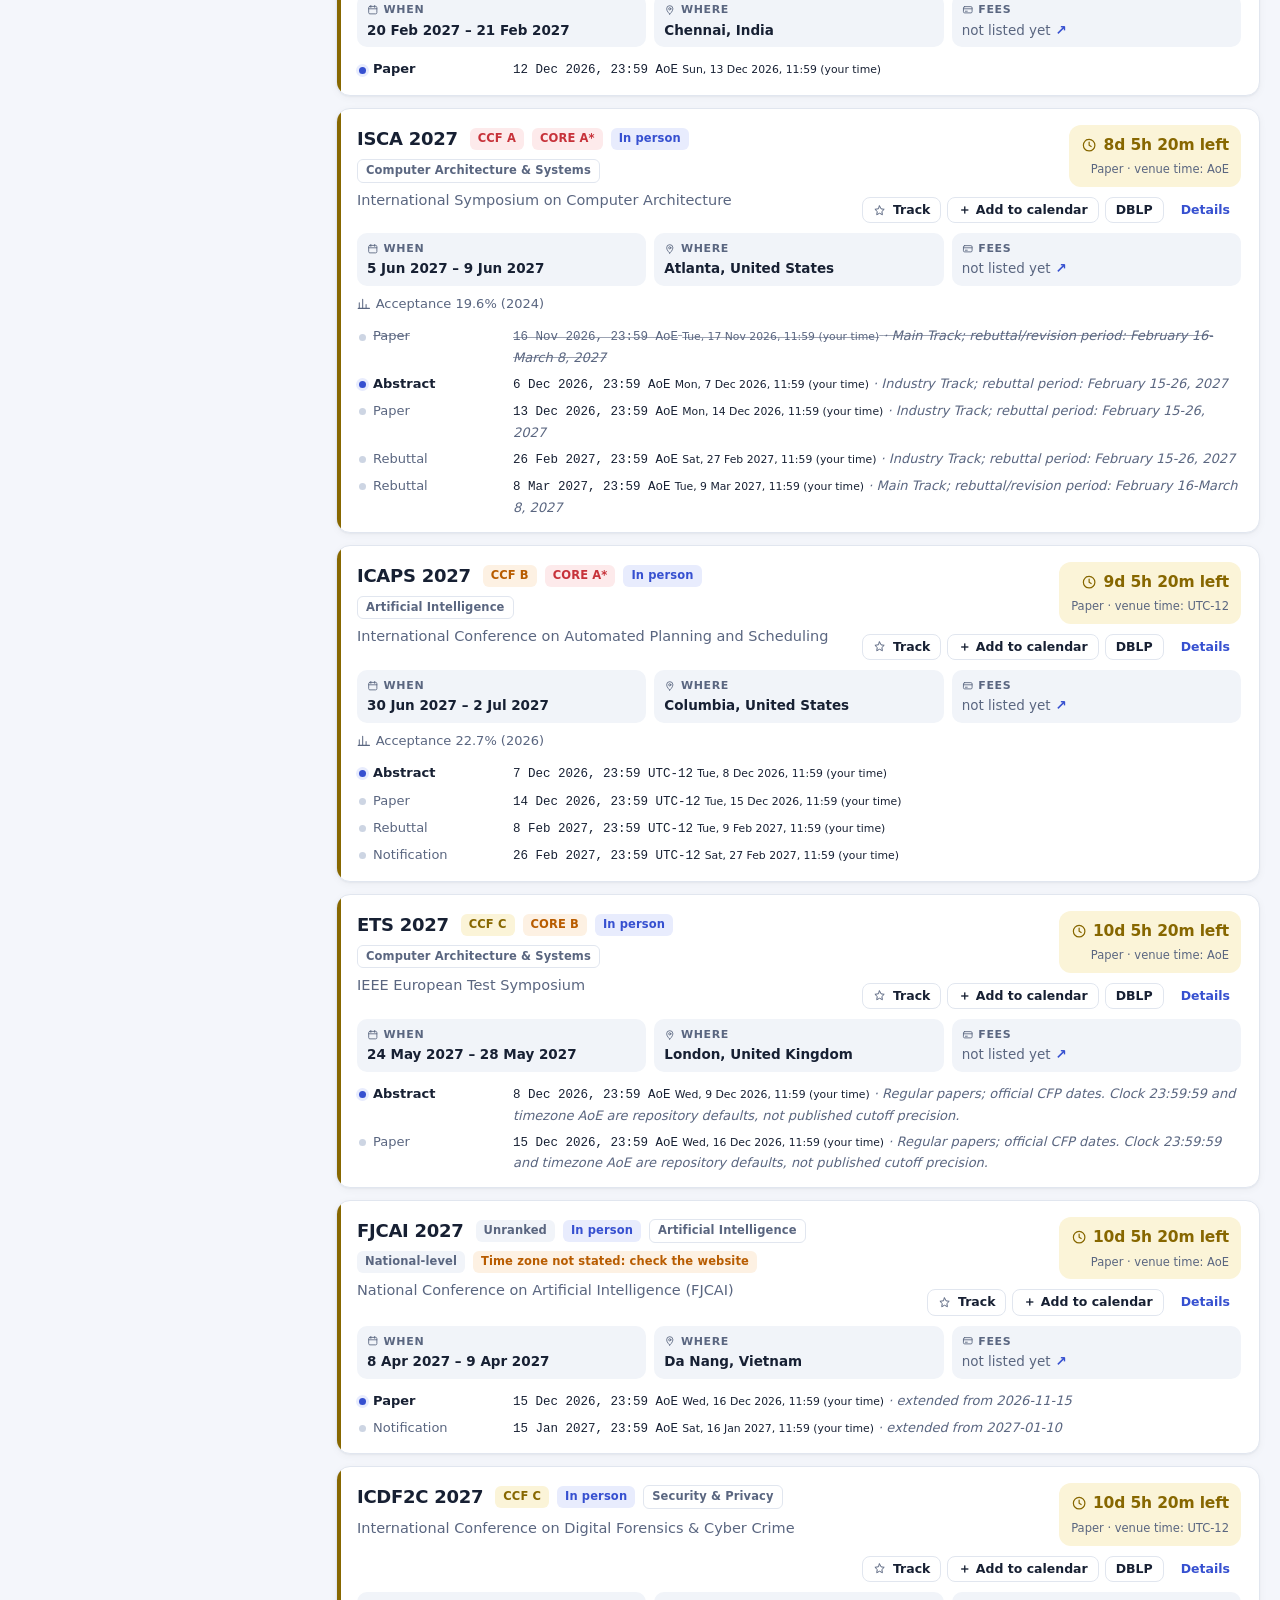
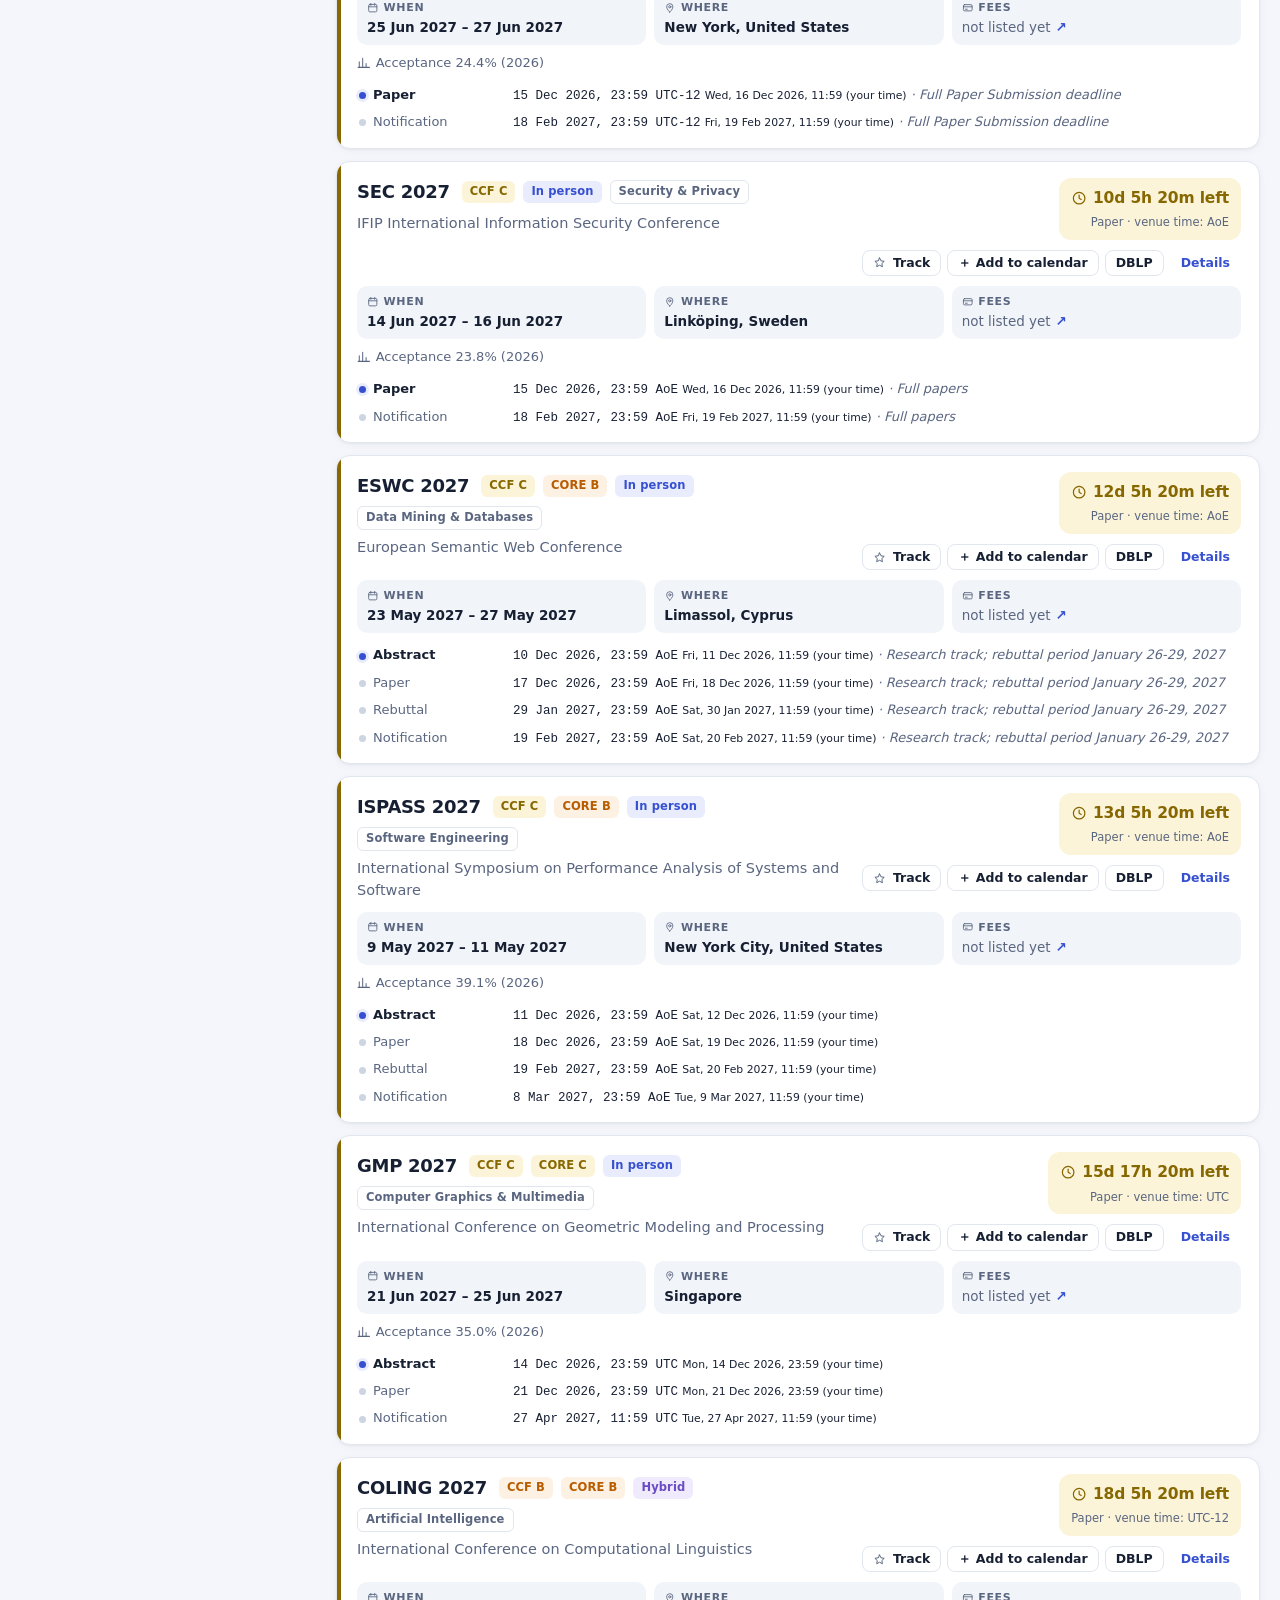
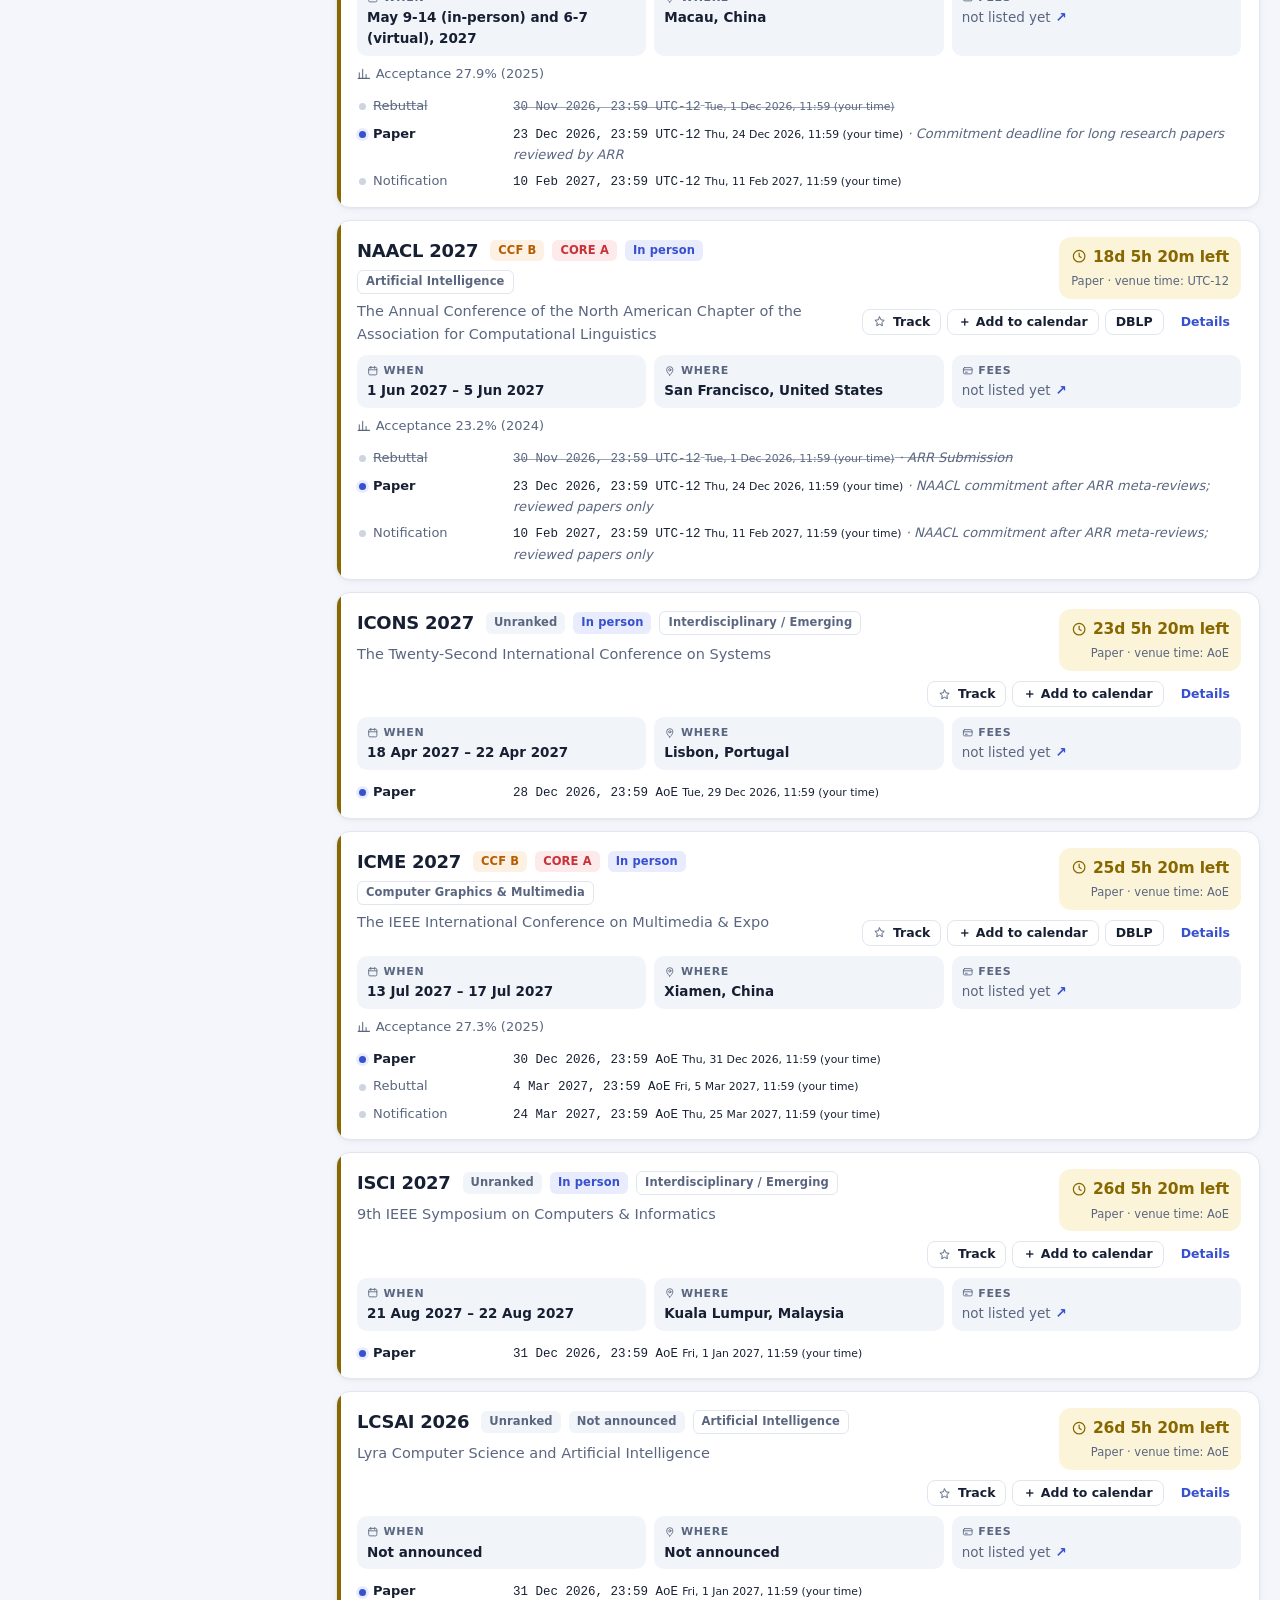
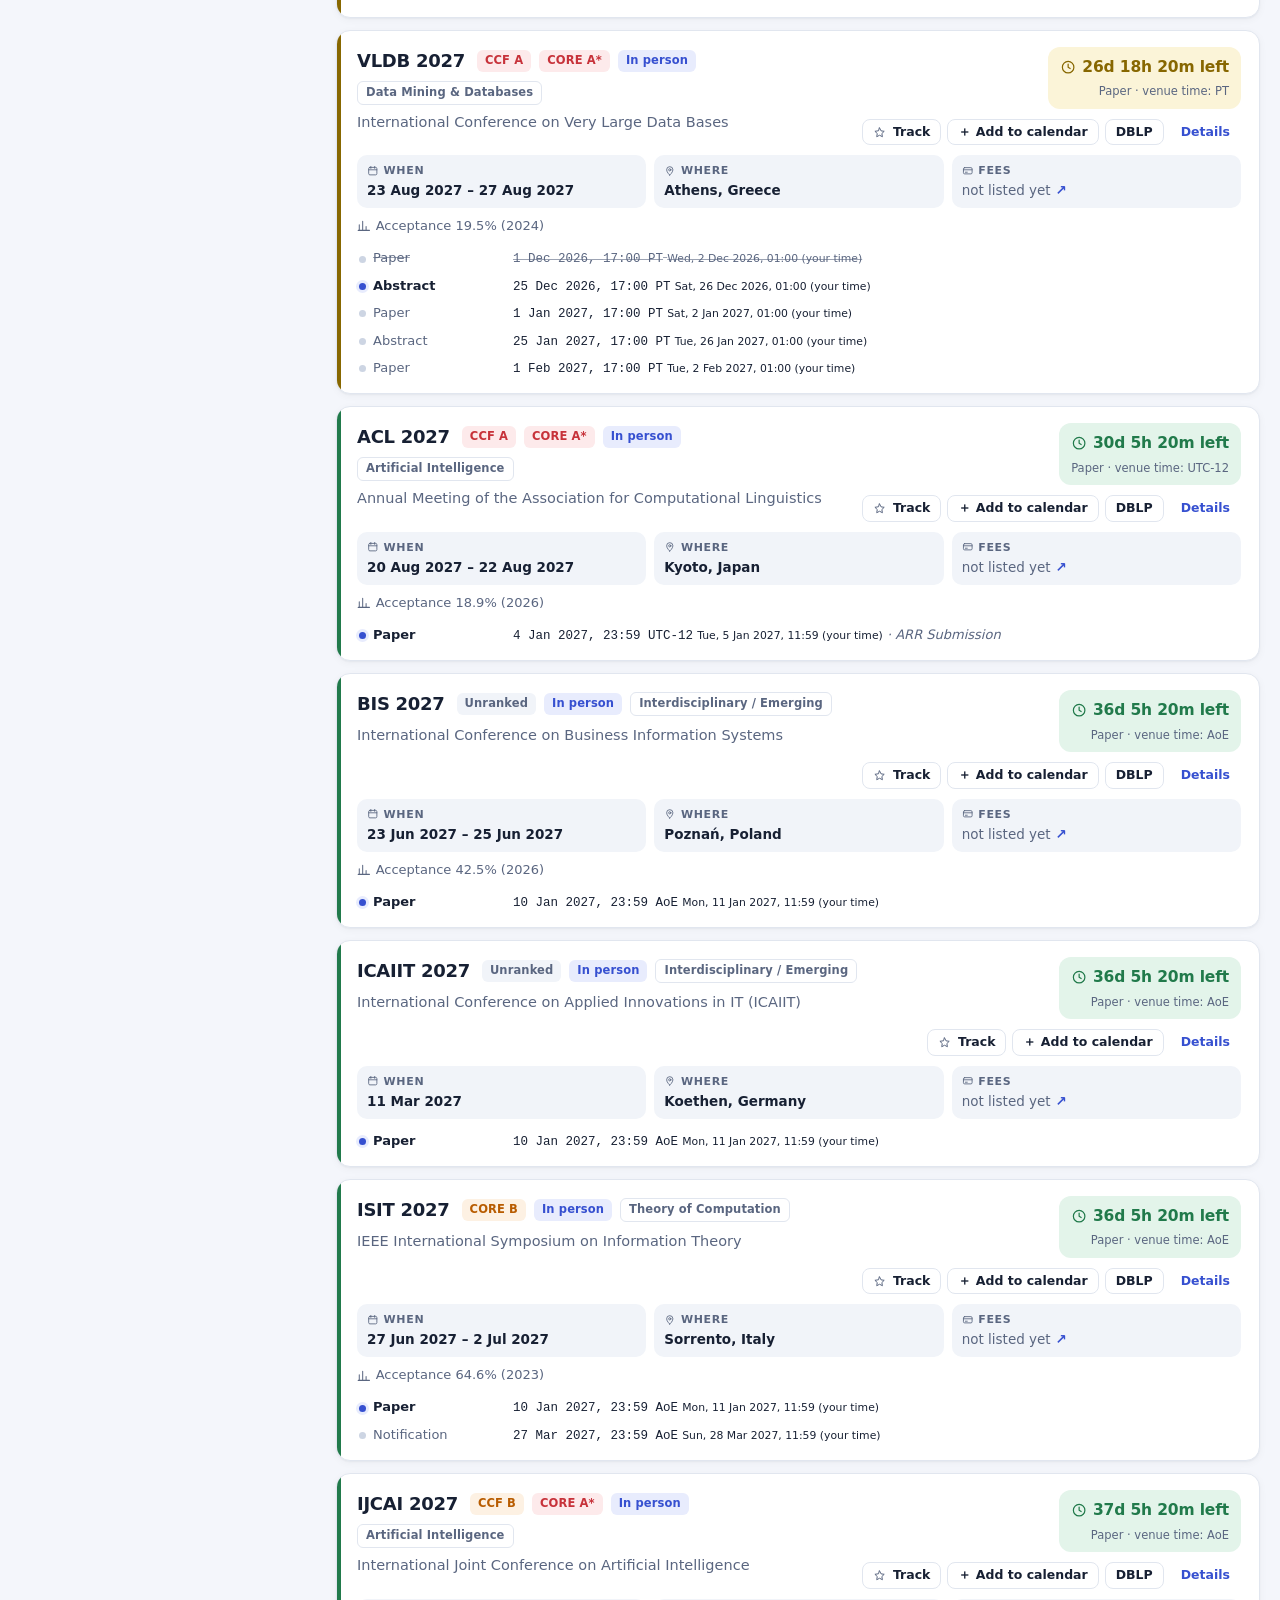
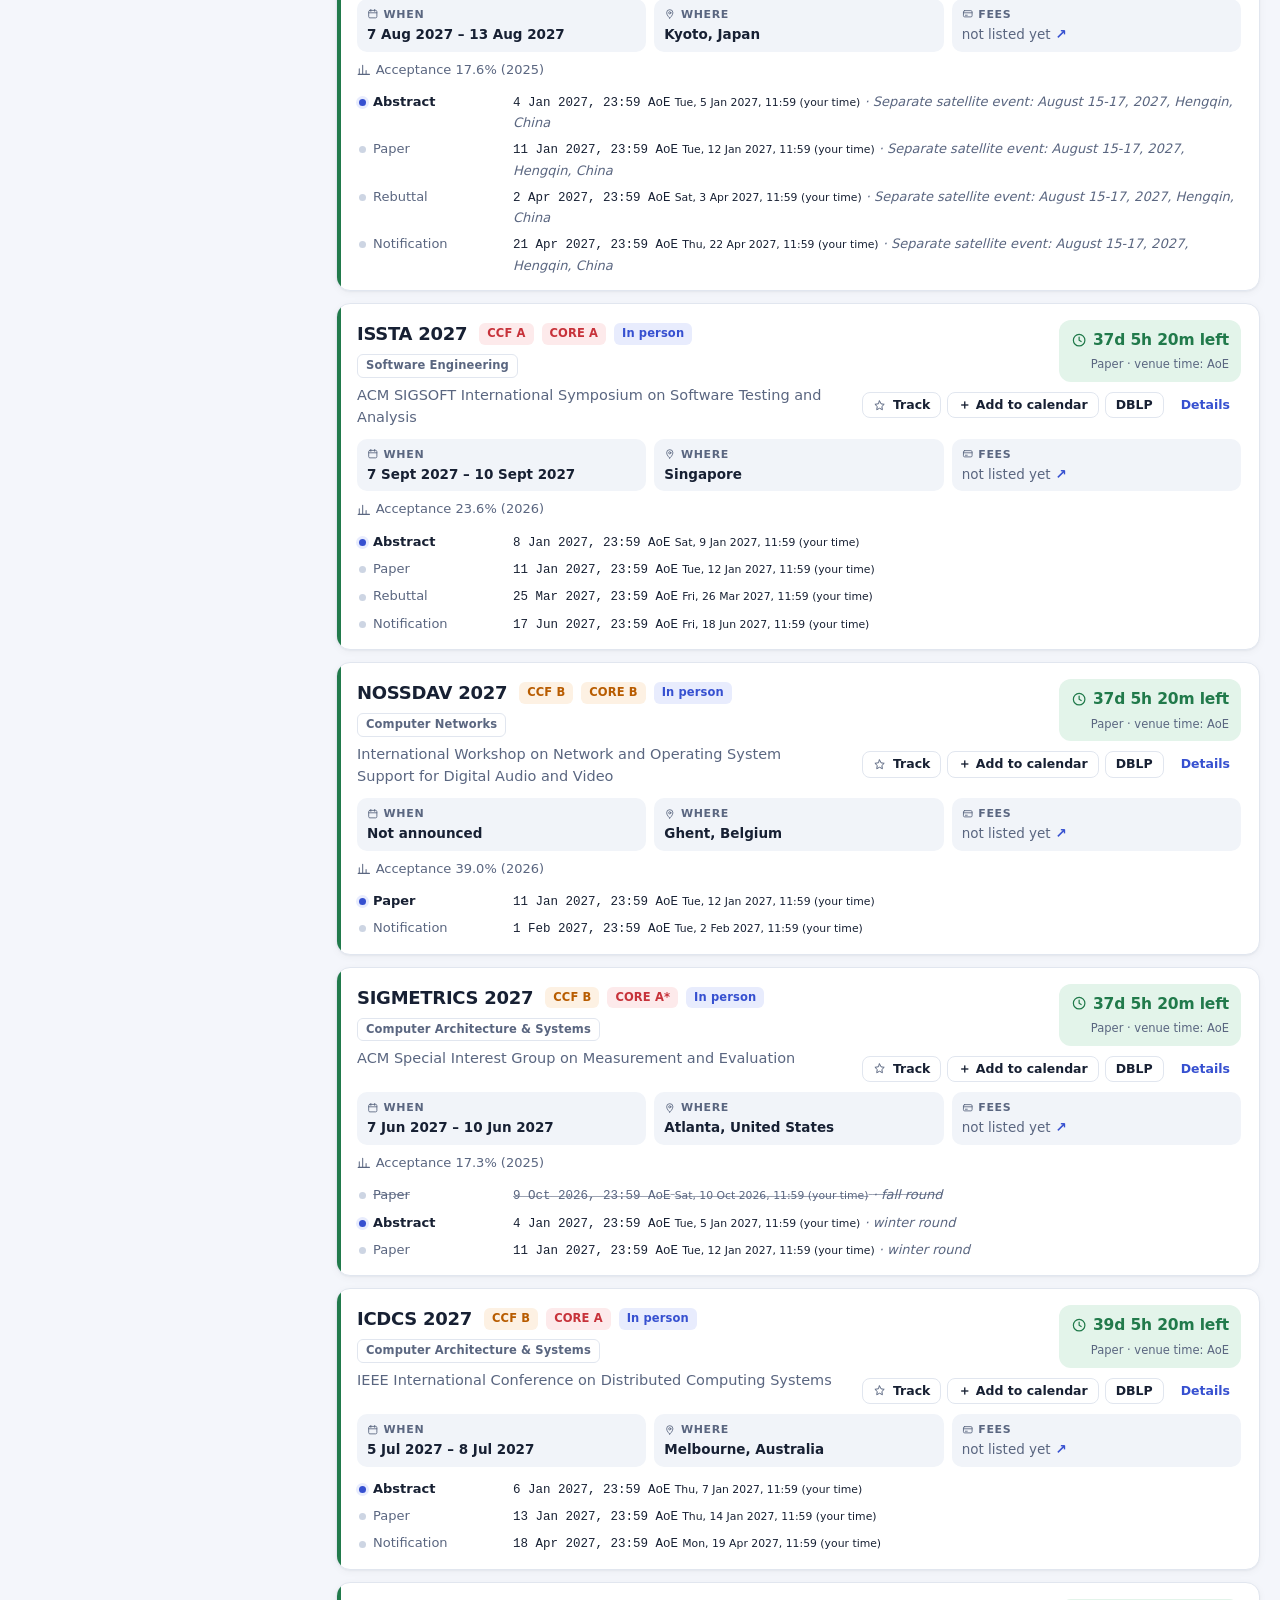
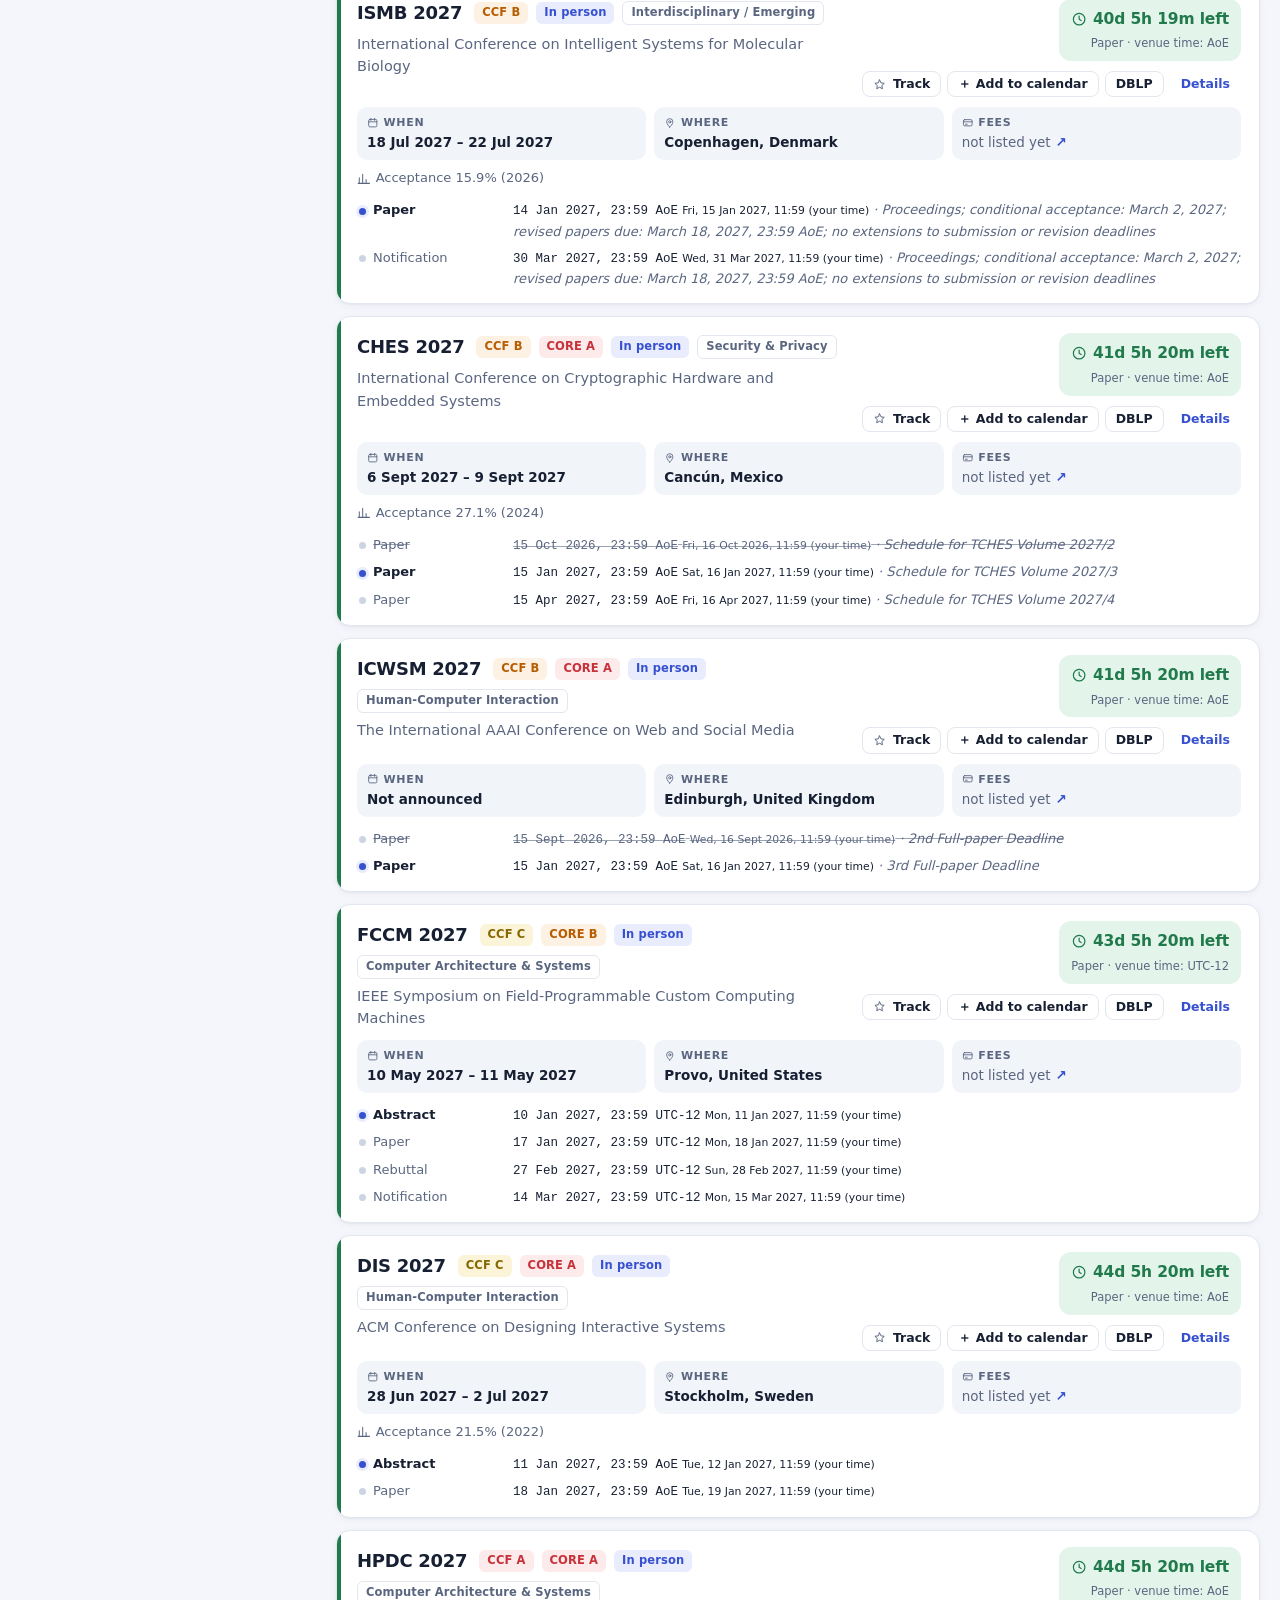
==== commit 150f562b: "Redesign the site: icons, card layout, tokens, loading and phone layout - Line icons drawn for the s" ====
--- a/index.html
+++ b/index.html
@@ -5,8 +5,8 @@
   <meta name="viewport" content="width=device-width, initial-scale=1.0" />
   <title>conf-tMtTracker</title>
   <meta name="description" content="Computer science calls for papers with CCF and CORE ranks, acceptance rates, calendar export and a personal submission plan." />
-  <link rel="icon" href="data:image/svg+xml,%3Csvg xmlns='http://www.w3.org/2000/svg' viewBox='0 0 32 32'%3E%3Crect width='32' height='32' rx='7' fill='%232f5bd3'/%3E%3Cpath d='M9 8h14v3H9zM9 14h14v3H9zM9 20h9v3H9z' fill='white'/%3E%3C/svg%3E" />
-  <link rel="stylesheet" href="assets/styles.css?v=7" />
+  <link rel="icon" href="data:image/svg+xml,%3Csvg xmlns='http://www.w3.org/2000/svg' viewBox='0 0 32 32'%3E%3Crect width='32' height='32' rx='7' fill='%233650d0'/%3E%3Cpath d='M9 8h14v3H9zM9 14h14v3H9zM9 20h9v3H9z' fill='white'/%3E%3C/svg%3E" />
+  <link rel="stylesheet" href="assets/styles.css?v=10" />
   <link rel="alternate" type="text/calendar" title="conf-tMtTracker: ranked conference deadlines" href="data/deadlines.ics" />
   <script>
     // Apply the saved theme before first paint to avoid a flash.
@@ -17,8 +17,11 @@
   <header class="topbar">
     <div class="topbar-inner">
       <div class="brand">
-        <h1 id="app-name">conf-tMtTracker</h1>
-        <p id="tagline"></p>
+        <span class="brand-mark" aria-hidden="true"><svg viewBox="0 0 32 32"><rect width="32" height="32" rx="9" fill="url(#bg)"/><defs><linearGradient id="bg" x1="0" y1="0" x2="1" y2="1"><stop offset="0" stop-color="#4f6bed"/><stop offset="1" stop-color="#2a3fb0"/></linearGradient></defs><rect x="8" y="9.5" width="16" height="14" rx="2.5" fill="none" stroke="#fff" stroke-width="2"/><path d="M8 14h16M12.5 7.5v4M19.5 7.5v4" stroke="#fff" stroke-width="2" stroke-linecap="round"/><circle cx="16" cy="18.8" r="1.8" fill="#ffd166"/></svg></span>
+        <div class="brand-text">
+          <h1 id="app-name">conf-tMtTracker</h1>
+          <p id="tagline"></p>
+        </div>
       </div>
       <div class="top-actions">
         <span id="fresh" class="fresh" aria-live="polite"></span>
@@ -29,7 +32,7 @@
           <option value="en">EN</option>
           <option value="vi">VI</option>
         </select>
-        <button id="btn-theme" class="btn" type="button" aria-label="Theme">◐</button>
+        <button id="btn-theme" class="btn icon-only" type="button" aria-label="Theme"><svg class="ic" viewBox="0 0 24 24" fill="none" stroke="currentColor" stroke-width="1.8" stroke-linecap="round" stroke-linejoin="round" aria-hidden="true"><path d="M19.5 14.5A8 8 0 019.5 4.5a8 8 0 1010 10z"/></svg></button>
       </div>
     </div>
     <nav class="tabs" role="tablist" aria-label="Views">
@@ -44,7 +47,7 @@
   <main id="layout" class="layout">
     <aside id="filters" class="panel" aria-label="Filters"></aside>
     <section id="view" aria-live="polite">
-      <p class="empty" id="loading">Loading…</p>
+      <div id="loading" class="skeleton-list" aria-label="Loading"><div class="skeleton"></div><div class="skeleton"></div><div class="skeleton"></div></div>
     </section>
   </main>
 
@@ -77,6 +80,6 @@
   <input type="file" id="plan-file" accept="application/json,.json" hidden />
   <div id="toast" class="toast" role="status"></div>
 
-  <script type="module" src="assets/app.js?v=7"></script>
+  <script type="module" src="assets/app.js?v=10"></script>
 </body>
 </html>
--- a/assets/styles.css
+++ b/assets/styles.css
@@ -1,25 +1,30 @@
-/* SPDX-License-Identifier: MIT */
+/* Design tokens. Light first; dark redefined below. */
 :root {
-  --bg: #f6f7f9;
+  --bg: #f4f6fb;
   --surface: #ffffff;
-  --surface-2: #f0f2f5;
-  --border: #dde1e7;
-  --text: #1b1f27;
-  --muted: #5b6472;
-  --accent: #2f5bd3;
-  --accent-soft: #e6ecfb;
-  --critical: #c62828;
-  --critical-soft: #fde8e8;
-  --soon: #c25e00;
-  --soon-soft: #fdf0e1;
-  --month: #8a6d00;
-  --month-soft: #fbf5dc;
-  --ok: #2e7d4f;
-  --ok-soft: #e4f4ea;
-  --est: #6b4fbb;
-  --est-soft: #efeafb;
-  --shadow: 0 1px 2px rgba(16, 24, 40, 0.06);
-  --radius: 10px;
+  --surface-2: #f1f4f9;
+  --surface-3: #e8edf6;
+  --border: #e1e6ef;
+  --border-strong: #cdd5e3;
+  --text: #172033;
+  --muted: #5a6680;
+  --accent: #3650d0;
+  --accent-strong: #2a3fb0;
+  --accent-soft: #e8ecfd;
+  --critical: #c7323a;
+  --critical-soft: #fdeaeb;
+  --soon: #b85c00;
+  --soon-soft: #fdf1e3;
+  --month: #876700;
+  --month-soft: #fbf4d8;
+  --ok: #217a4b;
+  --ok-soft: #e3f4ea;
+  --est: #6a4bc4;
+  --est-soft: #efeafc;
+  --shadow: 0 1px 2px rgba(22, 32, 60, 0.05), 0 2px 8px rgba(22, 32, 60, 0.04);
+  --shadow-hover: 0 4px 18px rgba(22, 32, 60, 0.10);
+  --radius: 14px;
+  --radius-sm: 9px;
   --font: system-ui, -apple-system, "Segoe UI", Roboto, "Noto Sans", "Helvetica Neue", Arial, sans-serif;
   --mono: ui-monospace, "SF Mono", Menlo, Consolas, monospace;
   color-scheme: light;
@@ -27,129 +32,157 @@
 
 @media (prefers-color-scheme: dark) {
   :root:not([data-theme="light"]) {
-    --bg: #12151b; --surface: #1a1e26; --surface-2: #222833; --border: #2e3542; --text: #e7eaf0;
-    --muted: #9aa3b2; --accent: #7c9cff; --accent-soft: #23304f; --critical: #ff7a7a; --critical-soft: #3a1f22;
-    --soon: #ffb062; --soon-soft: #3a2a19; --month: #e3c95a; --month-soft: #332c16; --ok: #6fd39a;
-    --ok-soft: #183026; --est: #b9a4ff; --est-soft: #2a2443; --shadow: none; color-scheme: dark;
+    --bg: #0f131b; --surface: #171c26; --surface-2: #1e2430; --surface-3: #262d3b; --border: #2a3242; --border-strong: #38425a;
+    --text: #e8ecf4; --muted: #9aa5bb; --accent: #8ea2ff; --accent-strong: #aab9ff; --accent-soft: #232c4d;
+    --critical: #ff8087; --critical-soft: #3a1f24; --soon: #ffb366; --soon-soft: #3a2a1a; --month: #e6cd62; --month-soft: #332d17;
+    --ok: #74d6a0; --ok-soft: #173027; --est: #bda9ff; --est-soft: #2a2445;
+    --shadow: none; --shadow-hover: 0 4px 18px rgba(0, 0, 0, 0.35); color-scheme: dark;
   }
 }
 :root[data-theme="dark"] {
-  --bg: #12151b; --surface: #1a1e26; --surface-2: #222833; --border: #2e3542; --text: #e7eaf0;
-  --muted: #9aa3b2; --accent: #7c9cff; --accent-soft: #23304f; --critical: #ff7a7a; --critical-soft: #3a1f22;
-  --soon: #ffb062; --soon-soft: #3a2a19; --month: #e3c95a; --month-soft: #332c16; --ok: #6fd39a;
-  --ok-soft: #183026; --est: #b9a4ff; --est-soft: #2a2443; --shadow: none; color-scheme: dark;
+  --bg: #0f131b; --surface: #171c26; --surface-2: #1e2430; --surface-3: #262d3b; --border: #2a3242; --border-strong: #38425a;
+  --text: #e8ecf4; --muted: #9aa5bb; --accent: #8ea2ff; --accent-strong: #aab9ff; --accent-soft: #232c4d;
+  --critical: #ff8087; --critical-soft: #3a1f24; --soon: #ffb366; --soon-soft: #3a2a1a; --month: #e6cd62; --month-soft: #332d17;
+  --ok: #74d6a0; --ok-soft: #173027; --est: #bda9ff; --est-soft: #2a2445;
+  --shadow: none; --shadow-hover: 0 4px 18px rgba(0, 0, 0, 0.35); color-scheme: dark;
 }
 
 * { box-sizing: border-box; }
 html, body { margin: 0; }
-body { background: var(--bg); color: var(--text); font: 15px/1.5 var(--font); min-height: 100vh; }
+body { background: var(--bg); color: var(--text); font: 15px/1.55 var(--font); min-height: 100vh; -webkit-font-smoothing: antialiased; }
 a { color: var(--accent); }
 button, input, select, textarea { font: inherit; color: inherit; }
 .sr-only { position: absolute; width: 1px; height: 1px; overflow: hidden; clip: rect(0 0 0 0); white-space: nowrap; }
-:focus-visible { outline: 2px solid var(--accent); outline-offset: 2px; }
+:focus-visible { outline: 2px solid var(--accent); outline-offset: 2px; border-radius: 6px; }
+.ic { width: 1.05em; height: 1.05em; flex: none; vertical-align: -0.15em; }
 
 /* Top bar */
-.topbar { background: var(--surface); border-bottom: 1px solid var(--border); position: sticky; top: 0; z-index: 20; }
-.topbar-inner { max-width: 1320px; margin: 0 auto; padding: 10px 16px; display: flex; gap: 16px; align-items: center; flex-wrap: wrap; }
-.brand { display: flex; flex-direction: column; min-width: 0; flex: 1 1 320px; }
-.brand h1 { font-size: 19px; margin: 0; letter-spacing: -0.01em; }
+.topbar { background: color-mix(in srgb, var(--surface) 88%, transparent); backdrop-filter: saturate(1.4) blur(10px); border-bottom: 1px solid var(--border); position: sticky; top: 0; z-index: 20; }
+.topbar-inner { max-width: 1320px; margin: 0 auto; padding: 12px 20px 8px; display: flex; gap: 16px; align-items: center; flex-wrap: wrap; }
+.brand { display: flex; align-items: center; gap: 12px; min-width: 0; flex: 1 1 320px; }
+.brand-mark svg { width: 38px; height: 38px; display: block; filter: drop-shadow(0 2px 6px rgba(54, 80, 208, 0.28)); }
+.brand-text { display: flex; flex-direction: column; min-width: 0; }
+.brand h1 { font-size: 19px; margin: 0; letter-spacing: -0.015em; font-weight: 800; }
 .brand p { margin: 0; color: var(--muted); font-size: 13px; }
 .top-actions { display: flex; gap: 8px; align-items: center; flex-wrap: wrap; }
-.fresh { font-size: 12px; color: var(--muted); }
-.fresh.stale { color: var(--critical); font-weight: 600; }
-
-.btn { border: 1px solid var(--border); background: var(--surface); border-radius: 8px; padding: 6px 11px; cursor: pointer; font-size: 13px; line-height: 1.3; display: inline-flex; gap: 6px; align-items: center; text-decoration: none; color: var(--text); white-space: nowrap; }
-.btn:hover { background: var(--surface-2); }
-.btn.primary { background: var(--accent); border-color: var(--accent); color: #fff; }
-.btn.primary:hover { filter: brightness(1.05); }
-.btn.on { background: var(--accent-soft); border-color: var(--accent); color: var(--accent); font-weight: 600; }
-.btn.small { padding: 3px 8px; font-size: 12px; }
-.btn.ghost { border-color: transparent; background: transparent; }
-select.btn { padding-right: 6px; }
+.fresh { font-size: 12px; color: var(--muted); background: var(--surface-2); border-radius: 999px; padding: 3px 10px; }
+.fresh:empty { display: none; }
+.fresh.stale { color: var(--critical); background: var(--critical-soft); font-weight: 600; }
+
+.btn { border: 1px solid var(--border); background: var(--surface); border-radius: var(--radius-sm); padding: 7px 12px; cursor: pointer; font-size: 13px; font-weight: 600; line-height: 1.3; display: inline-flex; gap: 7px; align-items: center; text-decoration: none; color: var(--text); white-space: nowrap; transition: background 0.15s, border-color 0.15s, box-shadow 0.15s; }
+.btn:hover { background: var(--surface-2); border-color: var(--border-strong); }
+.btn .ic { color: var(--muted); }
+.btn.primary { background: var(--accent); border-color: var(--accent); color: #fff; box-shadow: 0 1px 2px rgba(54, 80, 208, 0.3); }
+.btn.primary .ic { color: #fff; }
+.btn.primary:hover { background: var(--accent-strong); border-color: var(--accent-strong); }
+.btn.on { background: var(--accent-soft); border-color: var(--accent); color: var(--accent); }
+.btn.on .ic { color: var(--accent); }
+.btn.small { padding: 4px 10px; font-size: 12.5px; border-radius: 8px; }
+.btn.ghost { border-color: transparent; background: transparent; color: var(--accent); }
+.btn.ghost:hover { background: var(--accent-soft); }
+.btn.icon-only { padding: 7px 9px; }
+select.btn { padding-right: 8px; }
 
 /* Tabs */
-.tabs { max-width: 1320px; margin: 0 auto; padding: 0 16px; display: flex; gap: 4px; border-bottom: 1px solid var(--border); overflow-x: auto; }
-.tab { border: 0; background: none; padding: 10px 14px; cursor: pointer; color: var(--muted); border-bottom: 2px solid transparent; font-weight: 600; white-space: nowrap; }
-.tab[aria-selected="true"] { color: var(--accent); border-bottom-color: var(--accent); }
-.tab .count { background: var(--surface-2); border-radius: 999px; padding: 0 7px; margin-left: 6px; font-size: 12px; color: var(--muted); }
+.tabs { max-width: 1320px; margin: 0 auto; padding: 0 20px 10px; display: flex; gap: 6px; overflow-x: auto; scrollbar-width: none; }
+.tab { border: 1px solid transparent; background: none; padding: 7px 14px; cursor: pointer; color: var(--muted); border-radius: 999px; font-weight: 650; white-space: nowrap; display: inline-flex; align-items: center; gap: 7px; transition: background 0.15s, color 0.15s; }
+.tab:hover { background: var(--surface-2); color: var(--text); }
+.tab[aria-selected="true"] { color: var(--accent); background: var(--accent-soft); border-color: color-mix(in srgb, var(--accent) 25%, transparent); }
+.tab .count { background: var(--surface); border: 1px solid var(--border); border-radius: 999px; padding: 0 7px; font-size: 11.5px; color: var(--muted); font-variant-numeric: tabular-nums; }
 
 /* Layout */
-.layout { max-width: 1320px; margin: 0 auto; padding: 16px; display: grid; grid-template-columns: 290px minmax(0, 1fr); gap: 16px; align-items: start; }
+.layout { max-width: 1320px; margin: 0 auto; padding: 20px; display: grid; grid-template-columns: 296px minmax(0, 1fr); gap: 20px; align-items: start; }
 .layout.no-filters { grid-template-columns: minmax(0, 1fr); }
 .panel { background: var(--surface); border: 1px solid var(--border); border-radius: var(--radius); box-shadow: var(--shadow); }
-aside.panel { position: sticky; top: 76px; max-height: calc(100vh - 92px); overflow: auto; padding: 14px; }
+aside.panel { position: sticky; top: 112px; max-height: calc(100vh - 128px); overflow: auto; padding: 16px; scrollbar-width: thin; }
 .filter-toggle { display: none; }
 
-.fgroup { border: 0; border-top: 1px solid var(--border); padding: 12px 0 4px; margin: 0; min-width: 0; }
+.fgroup { border: 0; border-top: 1px solid var(--border); padding: 14px 0 6px; margin: 0; min-width: 0; }
 .fgroup:first-of-type { border-top: 0; padding-top: 0; }
-.fgroup > legend, .fgroup > h3 { font-size: 12px; text-transform: uppercase; letter-spacing: 0.04em; color: var(--muted); margin: 0 0 8px; padding: 0; font-weight: 700; }
-.search { width: 100%; padding: 8px 10px; border: 1px solid var(--border); border-radius: 8px; background: var(--surface); }
-.check { display: flex; gap: 8px; align-items: flex-start; font-size: 14px; margin: 4px 0; cursor: pointer; }
-.check input { margin-top: 3px; accent-color: var(--accent); }
-.check .n { margin-left: auto; color: var(--muted); font-size: 12px; font-variant-numeric: tabular-nums; }
+.fgroup > legend, .fgroup > h3 { font-size: 11.5px; text-transform: uppercase; letter-spacing: 0.06em; color: var(--muted); margin: 0 0 10px; padding: 0; font-weight: 750; }
+.search { width: 100%; padding: 9px 12px; border: 1px solid var(--border); border-radius: var(--radius-sm); background: var(--surface-2); transition: border-color 0.15s, background 0.15s; }
+.search:focus { background: var(--surface); border-color: var(--accent); outline: none; box-shadow: 0 0 0 3px var(--accent-soft); }
+.check { display: flex; gap: 9px; align-items: flex-start; font-size: 14px; margin: 5px 0; cursor: pointer; }
+.check input { margin-top: 3px; accent-color: var(--accent); width: 15px; height: 15px; }
+.check .n { margin-left: auto; color: var(--muted); font-size: 12px; font-variant-numeric: tabular-nums; background: var(--surface-2); border-radius: 999px; padding: 0 7px; }
 .chips { display: flex; flex-wrap: wrap; gap: 6px; }
-.chip { border: 1px solid var(--border); background: var(--surface); border-radius: 999px; padding: 3px 10px; font-size: 13px; cursor: pointer; }
-.chip[aria-pressed="true"] { background: var(--accent-soft); border-color: var(--accent); color: var(--accent); font-weight: 600; }
-.row2 { display: grid; grid-template-columns: 1fr 1fr; gap: 6px; }
-.field { display: flex; flex-direction: column; gap: 3px; font-size: 12px; color: var(--muted); margin: 6px 0; }
-.field input, .field select { padding: 6px 8px; border: 1px solid var(--border); border-radius: 8px; background: var(--surface); font-size: 14px; color: var(--text); }
-.chip-label { font-size: 12px; color: var(--muted); margin: 8px 0 4px; }
+.chip { border: 1px solid var(--border); background: var(--surface); border-radius: 999px; padding: 4px 11px; font-size: 13px; cursor: pointer; transition: background 0.15s, border-color 0.15s; }
+.chip:hover { border-color: var(--border-strong); background: var(--surface-2); }
+.chip[aria-pressed="true"] { background: var(--accent); border-color: var(--accent); color: #fff; font-weight: 650; }
+.row2 { display: grid; grid-template-columns: 1fr 1fr; gap: 8px; }
+.field { display: flex; flex-direction: column; gap: 4px; font-size: 12px; color: var(--muted); margin: 8px 0; font-weight: 600; }
+.field input, .field select { padding: 7px 9px; border: 1px solid var(--border); border-radius: var(--radius-sm); background: var(--surface); font-size: 14px; color: var(--text); font-weight: 400; }
+.chip-label { font-size: 12px; color: var(--muted); margin: 10px 0 6px; font-weight: 600; }
 
 /* Toolbar */
-.toolbar { display: flex; gap: 10px; align-items: center; flex-wrap: wrap; margin-bottom: 10px; }
-.toolbar .summary { font-weight: 600; margin-right: auto; }
-.toolbar .summary small { color: var(--critical); font-weight: 600; margin-left: 8px; }
-.hidden-note { font-size: 13px; color: var(--muted); margin: -4px 0 12px; }
-.hidden-note button { border: 0; background: none; color: var(--accent); cursor: pointer; padding: 0; text-decoration: underline; }
+.toolbar { display: flex; gap: 10px; align-items: center; flex-wrap: wrap; margin-bottom: 12px; }
+.toolbar .summary { font-weight: 750; font-size: 17px; margin-right: auto; letter-spacing: -0.01em; }
+.toolbar .summary small { display: inline-block; color: var(--critical); background: var(--critical-soft); font-weight: 650; font-size: 12px; margin-left: 10px; padding: 2px 9px; border-radius: 999px; letter-spacing: 0; vertical-align: 2px; }
+.hidden-note { font-size: 13px; color: var(--muted); margin: -2px 0 14px; }
+.hidden-note button { border: 0; background: none; color: var(--accent); cursor: pointer; padding: 0; text-decoration: underline; font-weight: 600; }
 
 /* Cards */
-.list { display: flex; flex-direction: column; gap: 10px; }
-.card { background: var(--surface); border: 1px solid var(--border); border-left: 4px solid var(--border); border-radius: var(--radius); box-shadow: var(--shadow); padding: 12px 14px; display: grid; grid-template-columns: minmax(0, 1fr) auto; gap: 8px 16px; }
-.card.u-critical { border-left-color: var(--critical); }
-.card.u-soon { border-left-color: var(--soon); }
-.card.u-month { border-left-color: var(--month); }
-.card.u-later { border-left-color: var(--ok); }
-.card.s-estimated { border-left-style: dashed; border-left-color: var(--est); }
-.card.s-closed { opacity: 0.82; }
-.title-row { display: flex; gap: 8px; align-items: baseline; flex-wrap: wrap; }
-.title-row a.name { font-size: 17px; font-weight: 700; text-decoration: none; }
-.title-row a.name:hover { text-decoration: underline; }
-.full { margin: 2px 0 6px; color: var(--text); }
-.meta { display: flex; flex-wrap: wrap; gap: 4px 14px; font-size: 13px; color: var(--muted); }
+.list { display: flex; flex-direction: column; gap: 12px; }
+.card { position: relative; background: var(--surface); border: 1px solid var(--border); border-radius: var(--radius); box-shadow: var(--shadow); padding: 16px 18px 14px 20px; display: grid; grid-template-columns: minmax(0, 1fr) auto; gap: 10px 20px; transition: box-shadow 0.2s, border-color 0.2s, transform 0.2s; overflow: hidden; }
+.card::before { content: ""; position: absolute; left: 0; top: 0; bottom: 0; width: 4px; background: var(--border-strong); }
+.card:hover { box-shadow: var(--shadow-hover); border-color: var(--border-strong); }
+.card.u-critical::before { background: var(--critical); }
+.card.u-soon::before { background: var(--soon); }
+.card.u-month::before { background: var(--month); }
+.card.u-later::before { background: var(--ok); }
+.card.s-estimated::before { background: repeating-linear-gradient(180deg, var(--est) 0 6px, transparent 6px 10px); }
+.card.s-closed { opacity: 0.85; }
+.card-body { grid-column: 1 / -1; min-width: 0; }
+@media (max-width: 1100px) { .brand p { display: none; } }
+.title-row { display: flex; gap: 6px 8px; align-items: center; flex-wrap: wrap; }
+.title-row .name { font-size: 18px; font-weight: 800; text-decoration: none; letter-spacing: -0.015em; color: var(--text); margin-right: 4px; }
+.title-row a.name:hover { color: var(--accent); }
+.full { margin: 6px 0 0; color: var(--muted); font-size: 14.5px; }
+.meta { display: flex; flex-wrap: wrap; gap: 6px 14px; font-size: 13px; color: var(--muted); margin-top: 8px; }
 .meta span { display: inline-flex; gap: 5px; align-items: center; }
-.badge { font-size: 11.5px; font-weight: 700; border-radius: 6px; padding: 1px 7px; background: var(--surface-2); color: var(--muted); white-space: nowrap; }
+.badge { font-size: 11.5px; font-weight: 700; border-radius: 6px; padding: 2px 8px; background: var(--surface-2); color: var(--muted); white-space: nowrap; letter-spacing: 0.01em; }
 .badge.rank-top { background: var(--critical-soft); color: var(--critical); }
 .badge.rank-mid { background: var(--soon-soft); color: var(--soon); }
 .badge.rank-low { background: var(--month-soft); color: var(--month); }
 .badge.est { background: var(--est-soft); color: var(--est); }
 .badge.warn { background: var(--soon-soft); color: var(--soon); }
-.badge.area { font-weight: 600; }
-
-.deadlines { list-style: none; margin: 8px 0 0; padding: 0; display: grid; gap: 3px; font-size: 13px; }
-.deadlines li { display: grid; grid-template-columns: 9.5em minmax(0, 1fr); gap: 8px; }
+.badge.area { font-weight: 600; background: transparent; border: 1px solid var(--border); }
+
+.deadlines { list-style: none; margin: 12px 0 0; padding: 0; display: grid; gap: 6px; font-size: 13px; }
+.deadlines li { display: grid; grid-template-columns: 10em minmax(0, 1fr); gap: 10px; position: relative; padding-left: 16px; }
+.deadlines li::before { content: ""; position: absolute; left: 2px; top: 0.55em; width: 7px; height: 7px; border-radius: 50%; background: var(--border-strong); }
+.deadlines li.next::before { background: var(--accent); box-shadow: 0 0 0 3px var(--accent-soft); }
+.deadlines li.next .dtype { color: var(--text); font-weight: 650; }
 .deadlines li.past { color: var(--muted); text-decoration: line-through; text-decoration-color: color-mix(in srgb, var(--muted) 60%, transparent); }
 .deadlines .dtype { color: var(--muted); }
-.deadlines .when { font-family: var(--mono); font-size: 12.5px; }
+.deadlines .when { font-family: var(--mono); font-size: 12.5px; font-variant-numeric: tabular-nums; }
 .deadlines .when small { font-family: var(--font); color: var(--muted); margin-left: 6px; }
 .deadlines .cmt { color: var(--muted); font-style: italic; }
 
-.side { display: flex; flex-direction: column; align-items: flex-end; gap: 8px; text-align: right; min-width: 190px; }
-.countdown { font-weight: 800; font-variant-numeric: tabular-nums; font-size: 15px; }
+.side { display: flex; flex-direction: column; align-items: flex-end; gap: 10px; text-align: right; min-width: 200px; }
+.countdown-box { border-radius: 12px; padding: 8px 12px; background: var(--surface-2); text-align: right; }
+.countdown-box.u-critical { background: var(--critical-soft); }
+.countdown-box.u-soon { background: var(--soon-soft); }
+.countdown-box.u-month { background: var(--month-soft); }
+.countdown-box.u-later { background: var(--ok-soft); }
+.countdown { font-weight: 800; font-variant-numeric: tabular-nums; font-size: 15.5px; display: inline-flex; align-items: center; gap: 6px; letter-spacing: -0.01em; }
 .countdown.u-critical { color: var(--critical); }
 .countdown.u-soon { color: var(--soon); }
 .countdown.u-month { color: var(--month); }
 .countdown.u-later { color: var(--ok); }
 .countdown.u-past { color: var(--muted); }
-.countdown-label { font-size: 12px; color: var(--muted); }
+.countdown-label { font-size: 11.5px; color: var(--muted); margin-top: 1px; }
 .actions { display: flex; flex-wrap: wrap; gap: 6px; justify-content: flex-end; }
-.details { grid-column: 1 / -1; border-top: 1px dashed var(--border); padding-top: 8px; font-size: 13px; color: var(--muted); display: grid; gap: 6px; }
+.details { grid-column: 1 / -1; border-top: 1px solid var(--border); padding-top: 12px; margin-top: 2px; font-size: 13.5px; color: var(--muted); display: grid; gap: 8px; }
 .rates { display: flex; gap: 10px; align-items: flex-end; flex-wrap: wrap; }
 .rate-bar { display: flex; flex-direction: column; align-items: center; gap: 2px; font-size: 11px; font-variant-numeric: tabular-nums; }
 .rate-bar i { display: block; width: 22px; background: var(--accent); border-radius: 3px 3px 0 0; opacity: 0.8; }
-.summary-row { display: grid; grid-template-columns: repeat(3, minmax(0, auto)); justify-content: start; gap: 4px 22px; margin: 4px 0 2px; font-size: 13px; }
-.summary-row div { min-width: 0; }
-.summary-row dt { font-size: 11px; text-transform: uppercase; letter-spacing: 0.04em; color: var(--muted); font-weight: 700; }
-.summary-row dd { margin: 0; }
+.summary-row { display: grid; grid-template-columns: repeat(3, minmax(0, 1fr)); gap: 8px; margin: 0; font-size: 13.5px; }
+.summary-row .fact { min-width: 0; background: var(--surface-2); border-radius: 10px; padding: 7px 10px; }
+.summary-row .fact.home { background: var(--accent-soft); }
+.summary-row dt { font-size: 11px; text-transform: uppercase; letter-spacing: 0.06em; color: var(--muted); font-weight: 750; display: flex; align-items: center; gap: 5px; margin-bottom: 1px; }
+.summary-row dd { margin: 0; font-weight: 600; overflow-wrap: anywhere; }
+.summary-row dd .muted { font-weight: 400; }
 .summary-row a { text-decoration: none; }
 .muted { color: var(--muted); }
 .fees { margin: 4px 0 0; padding-left: 18px; }
@@ -173,13 +206,14 @@
 .jstat { font-size: 12.5px; padding: 2px 8px; border-radius: 6px; background: var(--surface-2); color: var(--text); font-variant-numeric: tabular-nums; }
 a.jstat { color: var(--accent); text-decoration: none; }
 .match { display: flex; flex-wrap: wrap; align-items: center; gap: 6px 10px; font-size: 13px; margin: 2px 0 6px; }
-.match-bar { width: 90px; height: 7px; border-radius: 99px; background: var(--surface-2); overflow: hidden; display: inline-block; }
-.match-bar i { display: block; height: 100%; background: var(--accent); }
+.match-bar { width: 96px; height: 8px; border-radius: 99px; background: var(--surface-2); overflow: hidden; display: inline-block; }
+.match-bar i { display: block; height: 100%; background: linear-gradient(90deg, var(--accent), color-mix(in srgb, var(--accent) 60%, #7fd1ff)); border-radius: 99px; }
 .foryou { display: grid; grid-template-columns: 1fr 1fr; gap: 12px; margin-bottom: 8px; }
-.panel.pad { padding: 14px; }
-.panel h3, .section-title { margin: 0 0 6px; font-size: 16px; }
-.section-title { margin-top: 14px; }
-.foryou textarea { width: 100%; padding: 8px 10px; border: 1px solid var(--border); border-radius: 8px; background: var(--surface); resize: vertical; margin-bottom: 6px; }
+.panel.pad { padding: 18px; }
+.panel h3, .section-title { margin: 0 0 8px; font-size: 16.5px; letter-spacing: -0.01em; }
+.section-title { margin-top: 18px; }
+.foryou textarea { width: 100%; padding: 10px 12px; border: 1px solid var(--border); border-radius: var(--radius-sm); background: var(--surface-2); resize: vertical; margin-bottom: 8px; transition: border-color 0.15s, background 0.15s; }
+.foryou textarea:focus { background: var(--surface); border-color: var(--accent); outline: none; box-shadow: 0 0 0 3px var(--accent-soft); }
 .hint { font-size: 13px; color: var(--muted); margin: 4px 0 8px; }
 .chip[disabled] { opacity: 0.45; cursor: not-allowed; }
 .dlg-actions { display: flex; gap: 8px; margin-top: 10px; }
@@ -187,7 +221,11 @@
 .pack details { margin: 6px 0; font-size: 13px; }
 .pack summary { cursor: pointer; color: var(--accent); }
 .actions.left { justify-content: flex-start; margin-top: 8px; }
-.warnbox { background: var(--soon-soft); color: var(--soon); border-radius: 8px; padding: 6px 10px; font-size: 13px; margin: 6px 0; }
+.warnbox { background: var(--soon-soft); color: var(--soon); border-radius: 10px; padding: 8px 12px; font-size: 13px; margin: 8px 0; display: flex; gap: 8px; align-items: flex-start; }
+.warnbox .ic { margin-top: 2px; }
+.note, .note-warn { display: flex; gap: 7px; align-items: flex-start; }
+.note .ic, .note-warn .ic { margin-top: 3px; }
+.note-warn { color: var(--soon); }
 table.rules { width: 100%; border-collapse: collapse; font-size: 13px; margin: 6px 0; }
 table.rules th, table.rules td { border-bottom: 1px solid var(--border); padding: 4px 6px; text-align: left; vertical-align: top; }
 table.rules th { color: var(--muted); font-weight: 700; font-size: 12px; }
@@ -195,7 +233,7 @@
 .paste textarea { width: 100%; font-family: var(--mono); font-size: 12px; border: 1px solid var(--border); border-radius: 8px; padding: 6px; background: var(--surface); }
 .search-results { list-style: none; padding: 0; margin: 8px 0 0; display: grid; gap: 6px; font-size: 13.5px; }
 .pubs { display: flex; flex-direction: column; gap: 10px; margin-top: 12px; }
-.pub { background: var(--surface); border: 1px solid var(--border); border-radius: var(--radius); padding: 12px 14px; }
+.pub { background: var(--surface); border: 1px solid var(--border); border-radius: var(--radius); padding: 16px 18px; box-shadow: var(--shadow); }
 .pub-head { display: grid; grid-template-columns: minmax(0, 1.4fr) minmax(0, 1fr); gap: 12px; }
 .pub h3 { margin: 0 0 4px; font-size: 15.5px; }
 .pub .sub { font-size: 13px; color: var(--muted); }
@@ -209,7 +247,7 @@
 .src { color: var(--ok); }
 .toolbar .grow { margin: 0 auto 0 0; }
 .field.inline { flex-direction: row; align-items: center; gap: 6px; margin: 0; }
-.empty { text-align: center; padding: 48px 16px; color: var(--muted); background: var(--surface); border: 1px dashed var(--border); border-radius: var(--radius); }
+.empty { text-align: center; padding: 56px 16px; color: var(--muted); background: var(--surface); border: 1px dashed var(--border-strong); border-radius: var(--radius); }
 
 /* Calendar */
 .cal-head { display: flex; gap: 8px; align-items: center; margin-bottom: 10px; flex-wrap: wrap; }
@@ -220,7 +258,8 @@
 .cal .day { background: var(--surface); min-height: 104px; padding: 4px 5px; display: flex; flex-direction: column; gap: 2px; min-width: 0; }
 .cal .day.out { background: var(--surface-2); }
 .cal .day.out .dnum { opacity: 0.45; }
-.cal .day.today .dnum { background: var(--accent); color: #fff; border-radius: 999px; padding: 0 6px; }
+.cal .day.today { background: color-mix(in srgb, var(--accent-soft) 45%, var(--surface)); }
+.cal .day.today .dnum { background: var(--accent); color: #fff; border-radius: 999px; padding: 0 7px; }
 .dnum { font-size: 12px; font-weight: 700; align-self: flex-start; }
 .ev { font-size: 11.5px; border-radius: 4px; padding: 1px 4px; background: var(--accent-soft); color: var(--accent); white-space: nowrap; overflow: hidden; text-overflow: ellipsis; border: 0; text-align: left; cursor: pointer; }
 .ev.t-abstract { background: var(--month-soft); color: var(--month); }
@@ -233,7 +272,7 @@
 /* Plan */
 .plan-note { font-size: 13px; color: var(--muted); margin: 0 0 10px; }
 .plan { display: flex; flex-direction: column; gap: 10px; }
-.plan-item { background: var(--surface); border: 1px solid var(--border); border-radius: var(--radius); padding: 12px 14px; display: grid; grid-template-columns: minmax(0, 1.2fr) minmax(0, 1fr) auto; gap: 10px 14px; align-items: start; }
+.plan-item { background: var(--surface); border: 1px solid var(--border); border-radius: var(--radius); padding: 16px 18px; box-shadow: var(--shadow); display: grid; grid-template-columns: minmax(0, 1.2fr) minmax(0, 1fr) auto; gap: 10px 14px; align-items: start; }
 .plan-item h3 { margin: 0; font-size: 16px; }
 .plan-item .sub { font-size: 13px; color: var(--muted); }
 .plan-item textarea, .plan-item input, .plan-item select { width: 100%; padding: 6px 8px; border: 1px solid var(--border); border-radius: 8px; background: var(--surface); font-size: 13.5px; }
@@ -245,7 +284,7 @@
 .status-pill.st-rejected, .status-pill.st-withdrawn { background: var(--critical-soft); color: var(--critical); }
 
 /* Dialog and toast */
-dialog { border: 1px solid var(--border); border-radius: 12px; background: var(--surface); color: var(--text); max-width: 560px; width: calc(100% - 32px); padding: 18px; }
+dialog { border: 1px solid var(--border); border-radius: 16px; background: var(--surface); color: var(--text); max-width: 560px; width: calc(100% - 32px); padding: 22px; box-shadow: 0 20px 60px rgba(10, 16, 32, 0.25); }
 dialog::backdrop { background: rgba(10, 14, 20, 0.45); }
 dialog h2 { margin: 0 0 8px; font-size: 18px; }
 .copy-row { display: flex; gap: 6px; margin: 12px 0; }
@@ -253,11 +292,16 @@
 .toast { position: fixed; bottom: 18px; left: 50%; transform: translateX(-50%); background: var(--text); color: var(--bg); padding: 8px 14px; border-radius: 8px; font-size: 13px; z-index: 50; opacity: 0; transition: opacity 0.2s; pointer-events: none; }
 .toast.show { opacity: 1; }
 
-footer { max-width: 1320px; margin: 0 auto; padding: 8px 16px 32px; font-size: 12.5px; color: var(--muted); }
+footer { max-width: 1320px; margin: 0 auto; padding: 12px 20px 40px; font-size: 12.5px; color: var(--muted); }
 
 @media (max-width: 900px) {
   .topbar { position: static; }
+  .topbar-inner { padding: 10px 16px 6px; }
+  .tabs { padding: 0 16px 10px; }
+  .layout { padding: 14px 16px; }
   .brand p { display: none; }
+  .brand-mark svg { width: 32px; height: 32px; }
+  .btn span { max-width: 14ch; overflow: hidden; text-overflow: ellipsis; }
   .layout { grid-template-columns: minmax(0, 1fr); }
   aside.panel { position: static; max-height: none; display: none; }
   aside.panel.open { display: block; }
@@ -268,13 +312,35 @@
   .plan-item { grid-template-columns: minmax(0, 1fr); }
   .foryou { grid-template-columns: minmax(0, 1fr); }
   .packs, .pub-head { grid-template-columns: minmax(0, 1fr); }
-  .summary-row { grid-template-columns: repeat(auto-fit, minmax(100px, 1fr)); }
+  .summary-row { grid-template-columns: repeat(3, minmax(0, 1fr)); }
+  .countdown-box { text-align: left; }
+  .card { padding: 14px 14px 12px 18px; }
   .cal .day { min-height: 70px; }
   .ev { font-size: 10.5px; }
   .deadlines li { grid-template-columns: minmax(0, 1fr); gap: 0; }
+}
+@media (max-width: 600px) {
+  .topbar-inner { gap: 10px; }
+  .brand { flex: 1 1 auto; }
+  .top-actions { flex-wrap: nowrap; overflow-x: auto; scrollbar-width: none; width: 100%; gap: 6px; }
+  .top-actions .btn { padding: 6px 9px; }
+  #btn-subscribe span { display: none; }
+  .fresh { white-space: nowrap; font-size: 11px; }
+  .toolbar .summary { flex-basis: 100%; }
+  .toolbar .summary small { display: block; width: fit-content; margin: 6px 0 0; }
+  .toolbar > .btn, .toolbar select { font-size: 12.5px; padding: 6px 10px; }
+  .countdown-box { width: 100%; }
+  .summary-row { grid-template-columns: repeat(2, minmax(0, 1fr)); }
+  .summary-row .fact:last-child { grid-column: 1 / -1; }
 }
 @media (max-width: 520px) {
   .cal .dow { font-size: 10px; padding: 4px 1px; }
   .cal .day { padding: 2px; min-height: 56px; }
   .ev { padding: 0 2px; }
 }
+
+/* Loading skeleton */
+.skeleton-list { display: grid; gap: 12px; }
+.skeleton { height: 150px; border-radius: var(--radius); border: 1px solid var(--border); background: linear-gradient(100deg, var(--surface) 30%, var(--surface-2) 50%, var(--surface) 70%) 0 0 / 220% 100%; animation: shimmer 1.4s linear infinite; }
+@keyframes shimmer { to { background-position: -220% 0; } }
+@media (prefers-reduced-motion: reduce) { .skeleton { animation: none; } .card, .btn, .chip, .tab { transition: none; } }
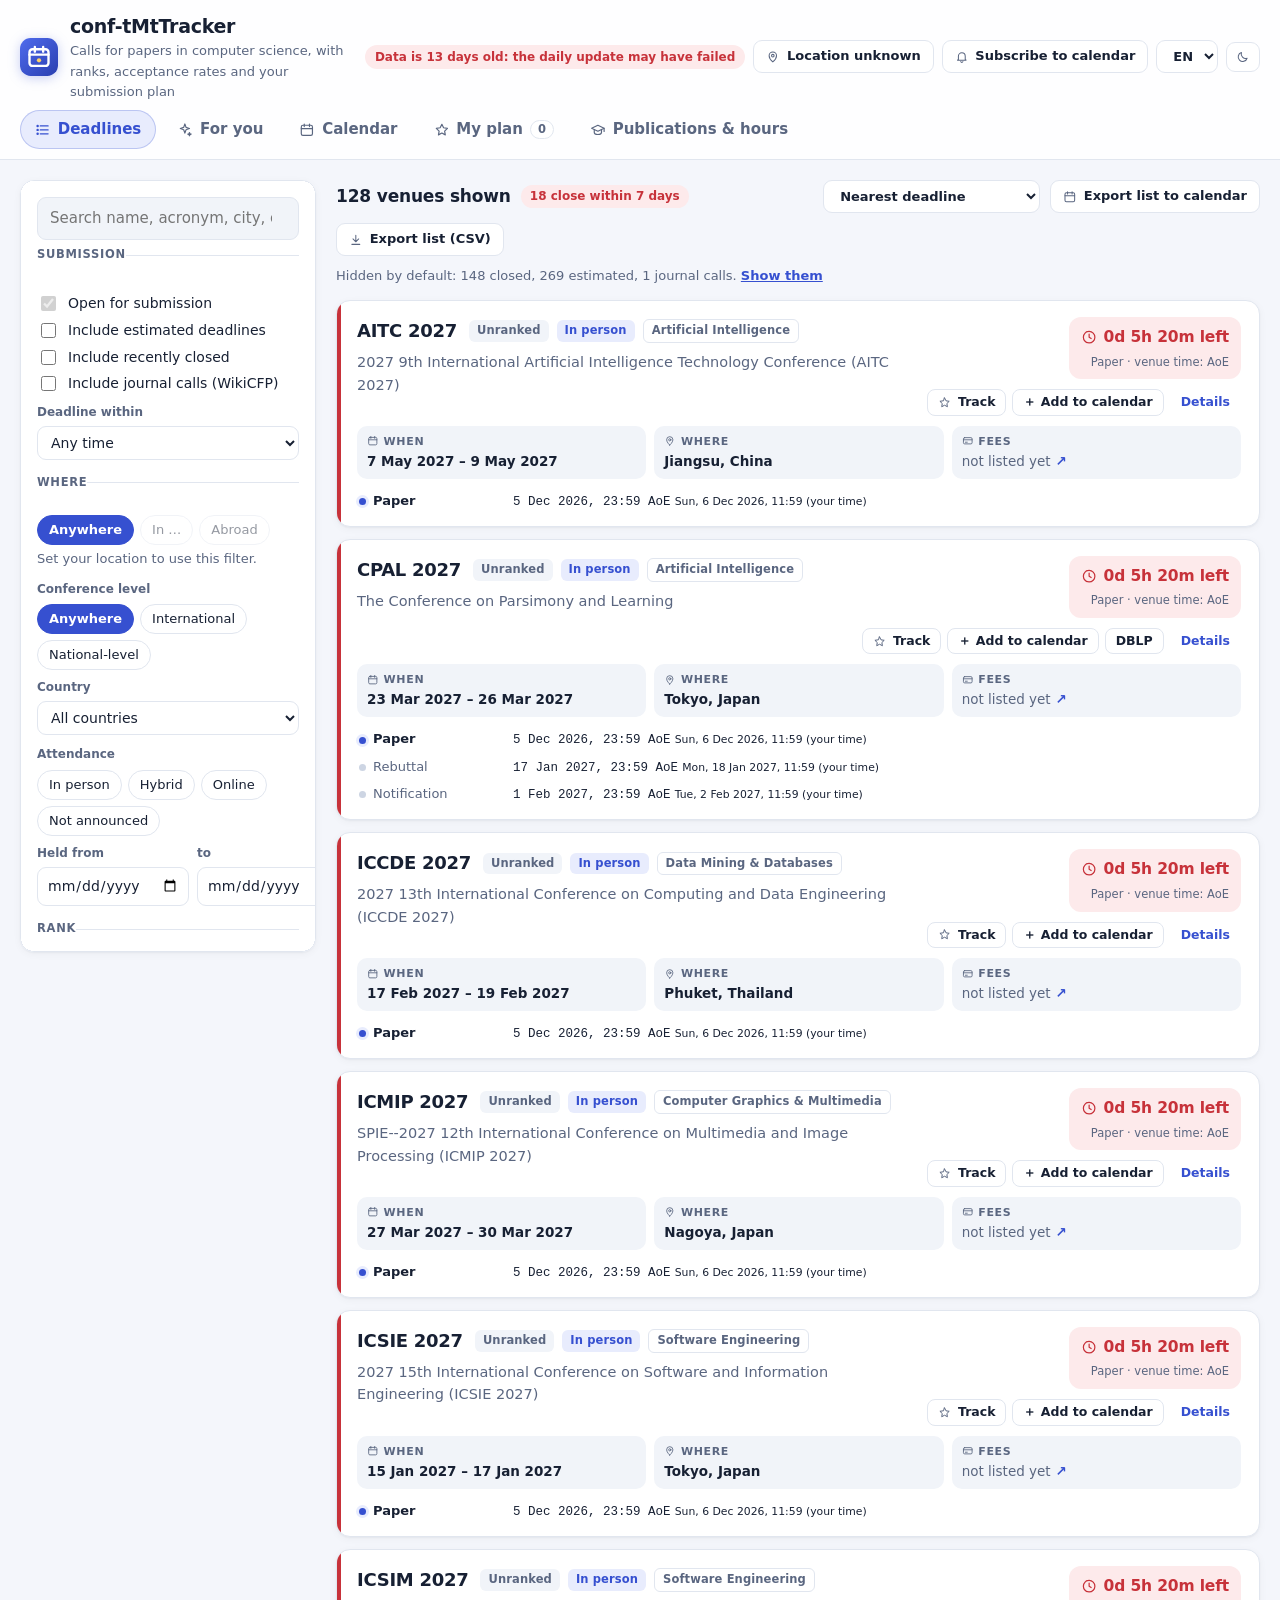
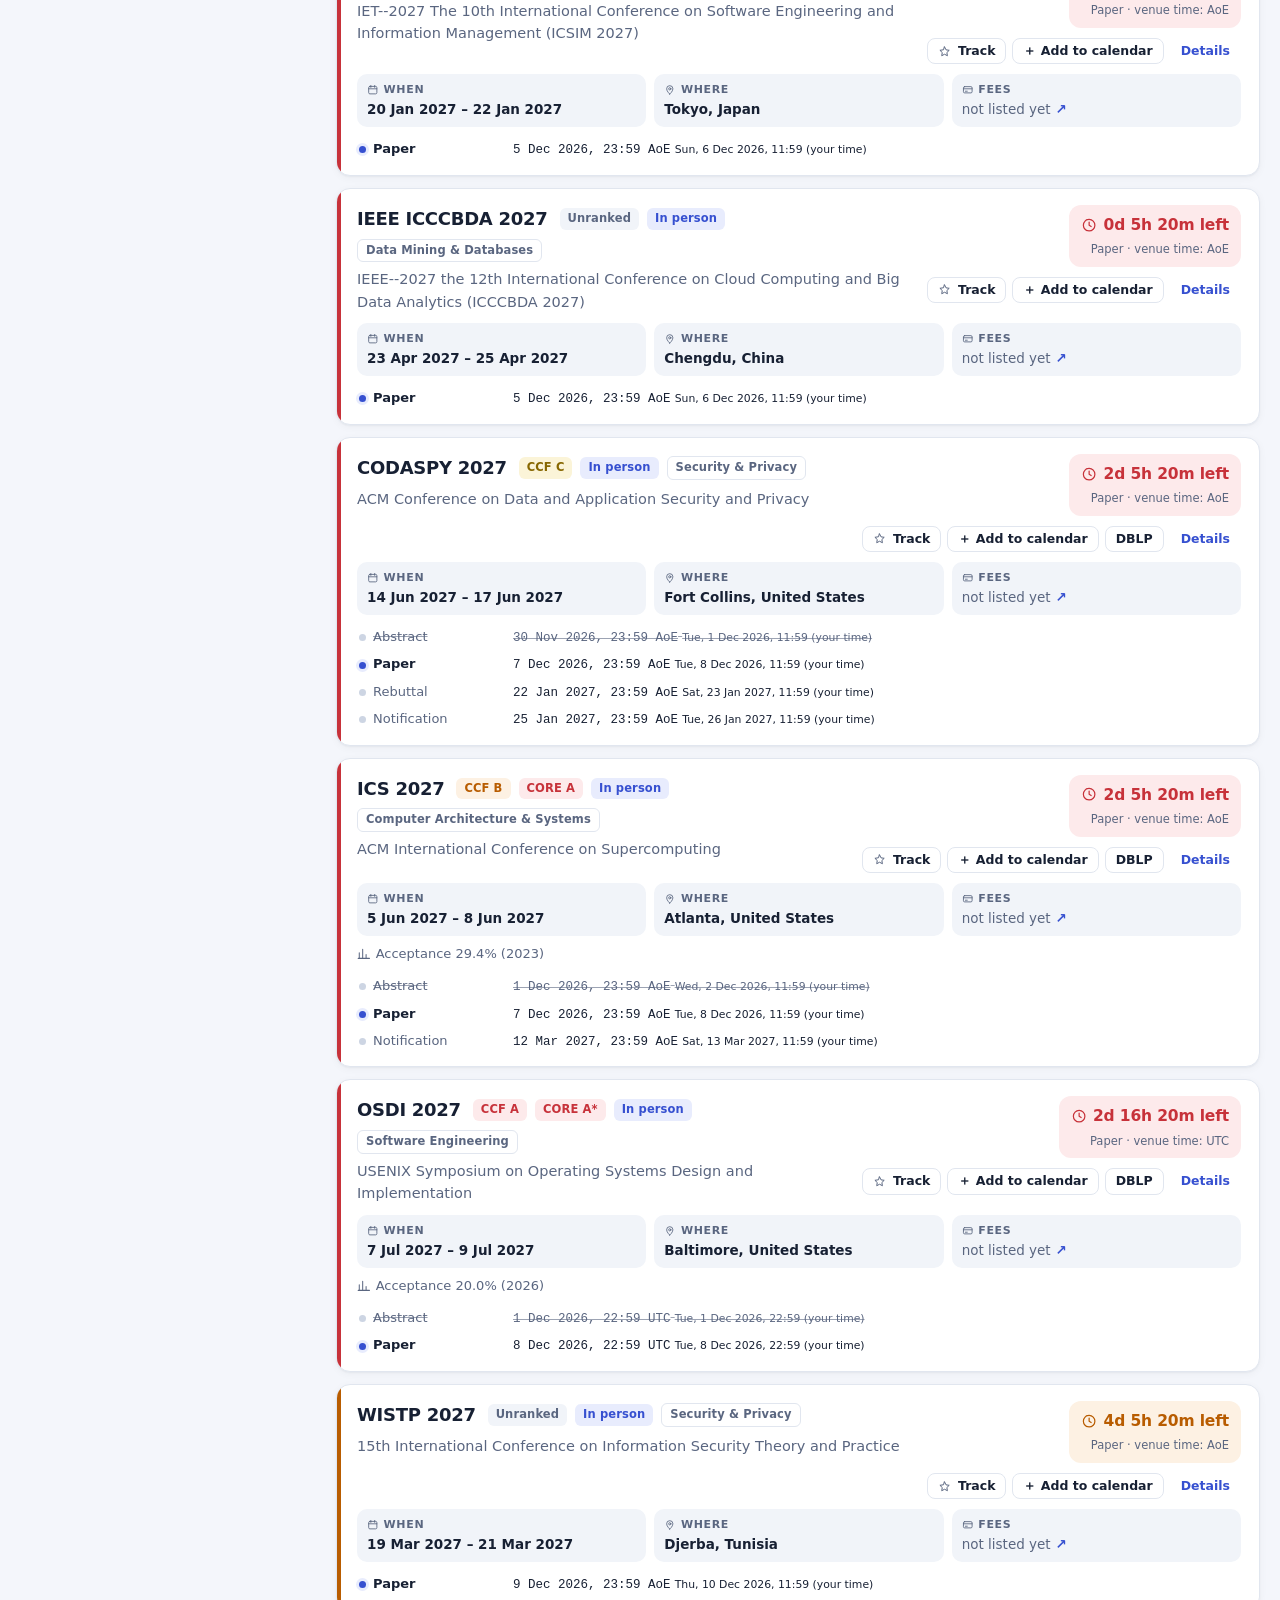
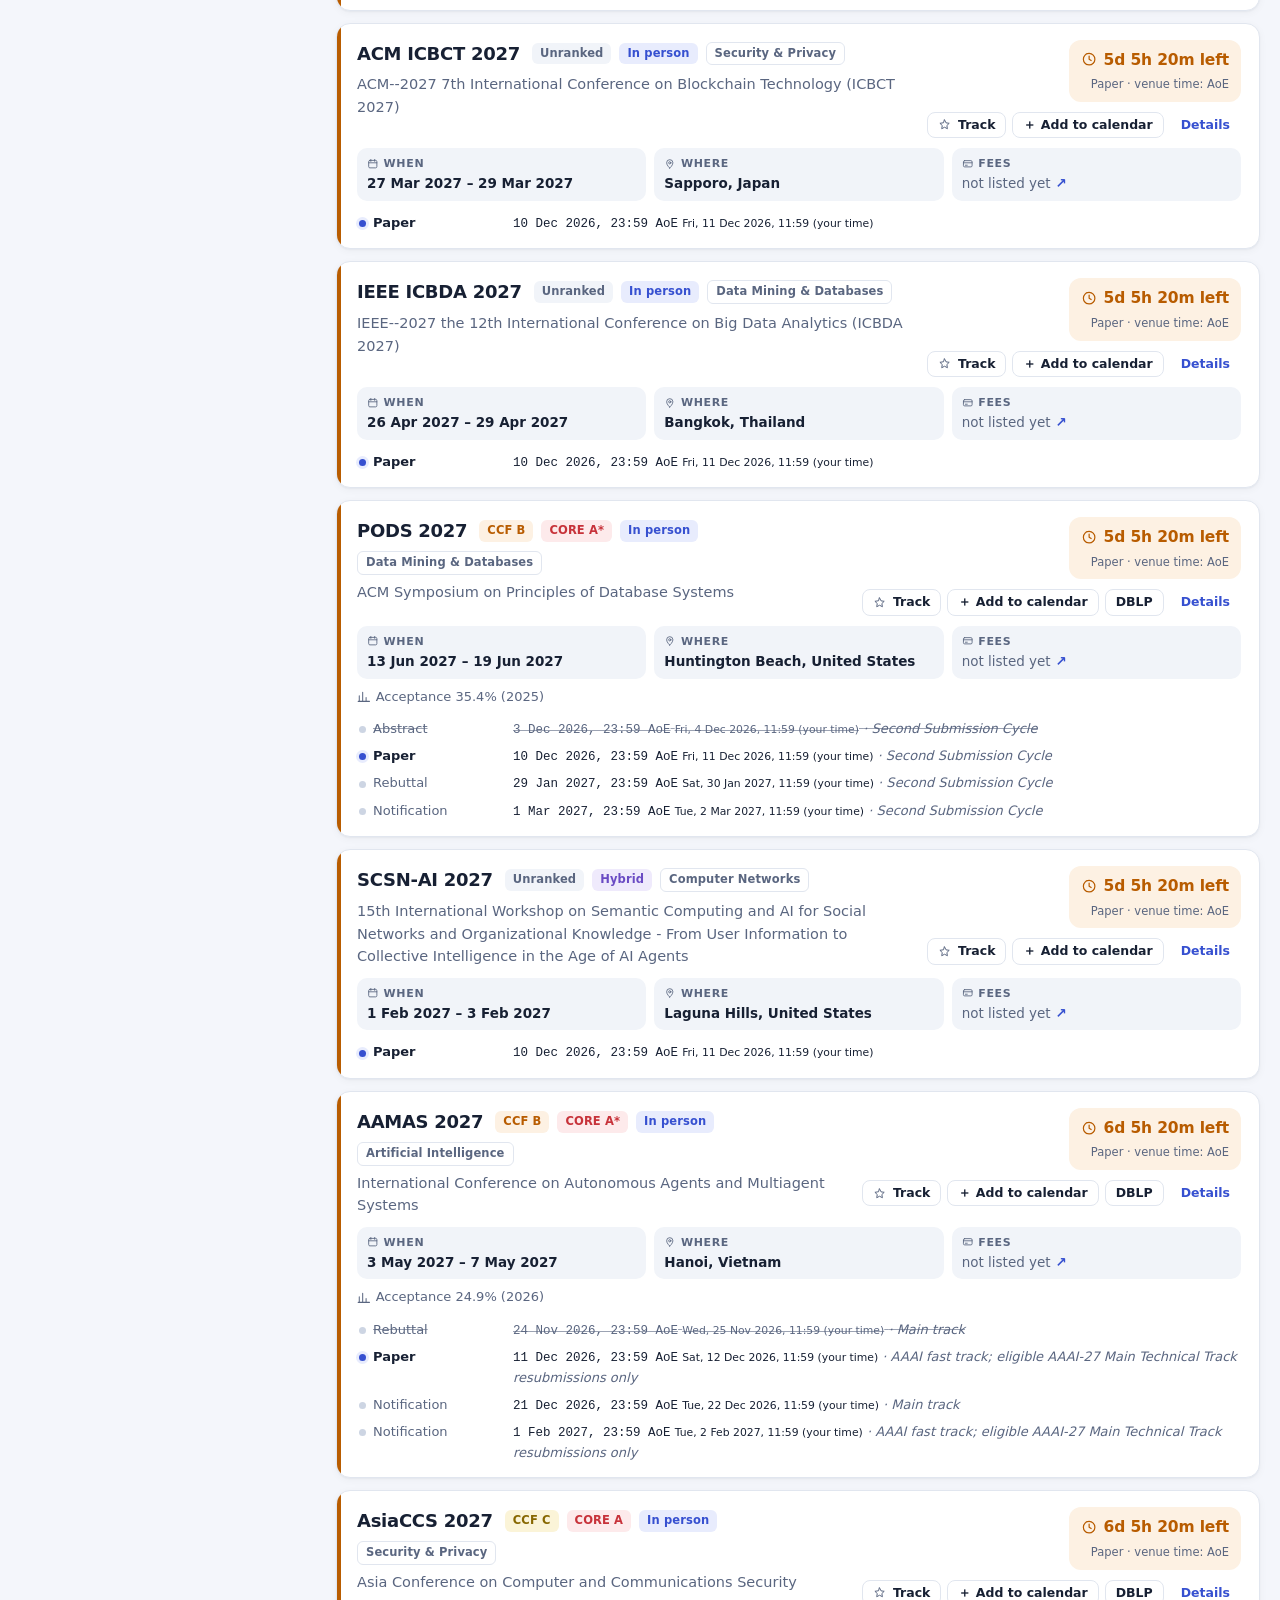
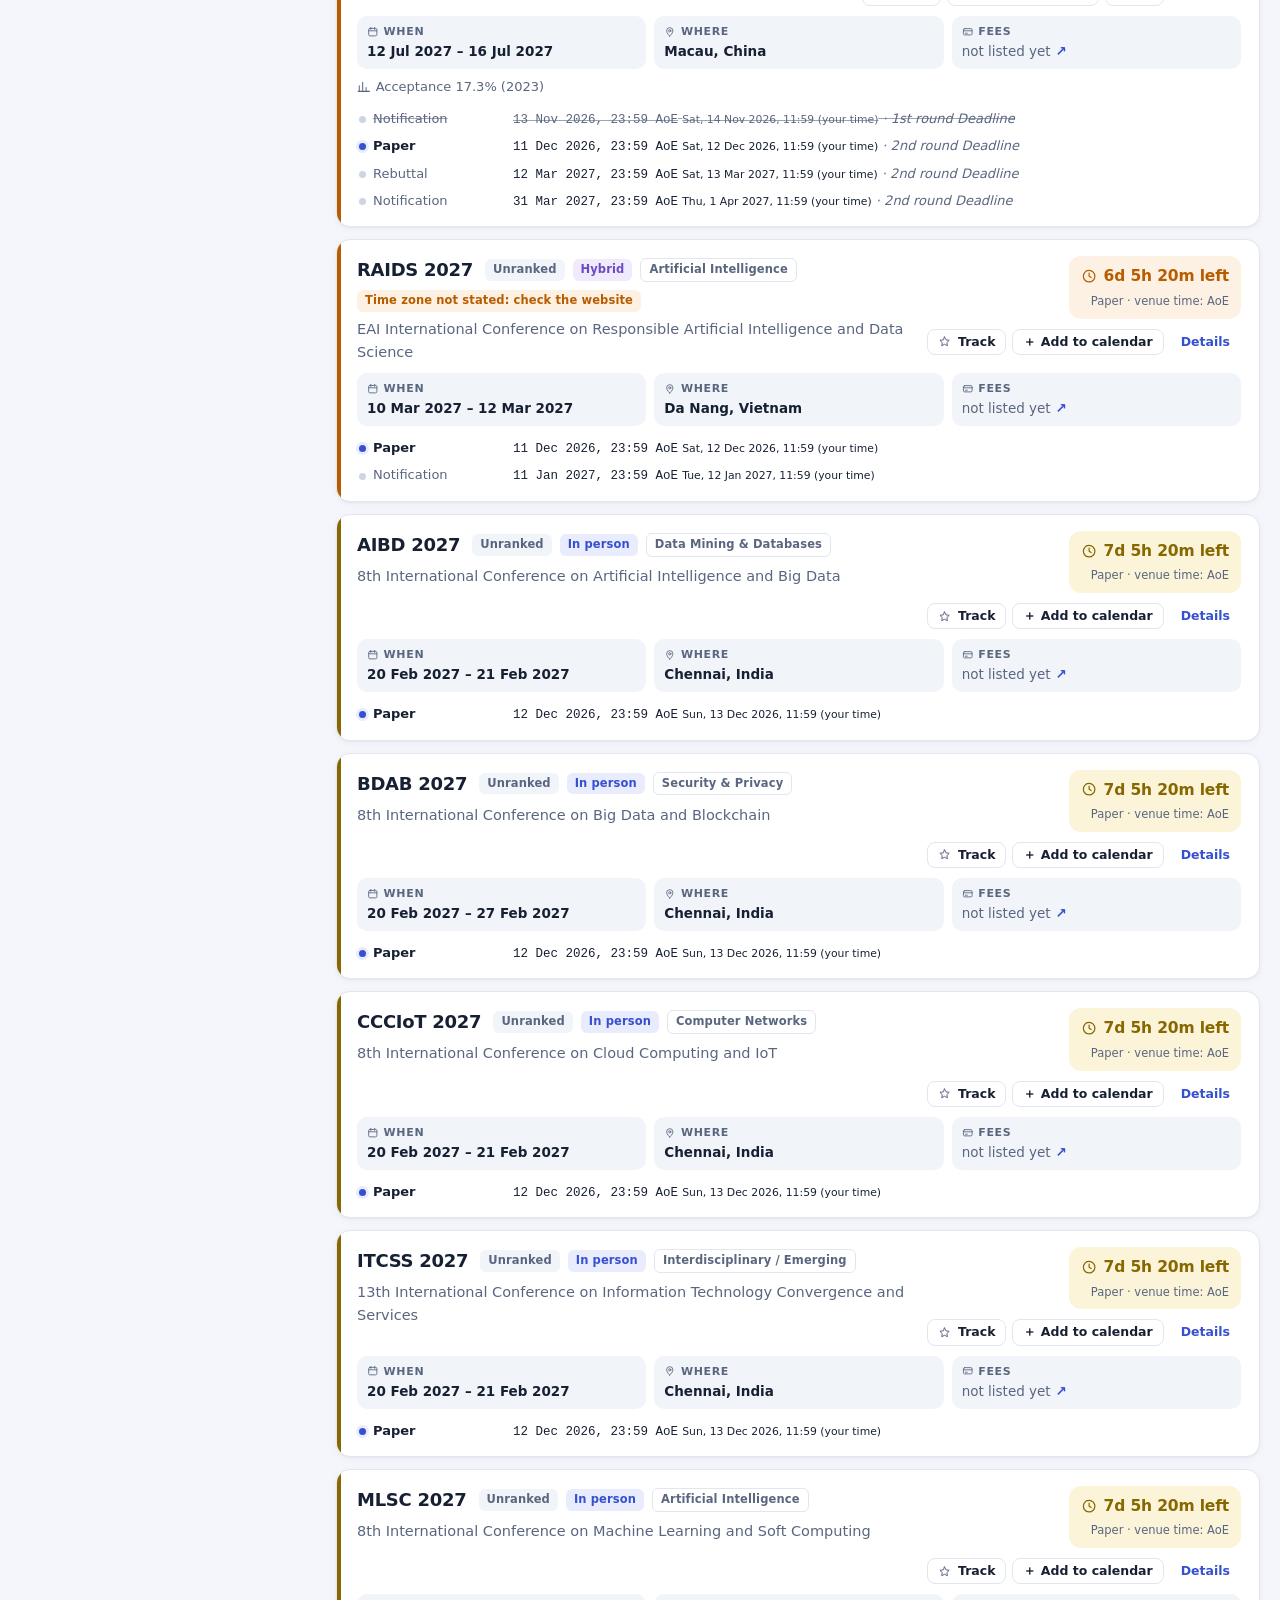
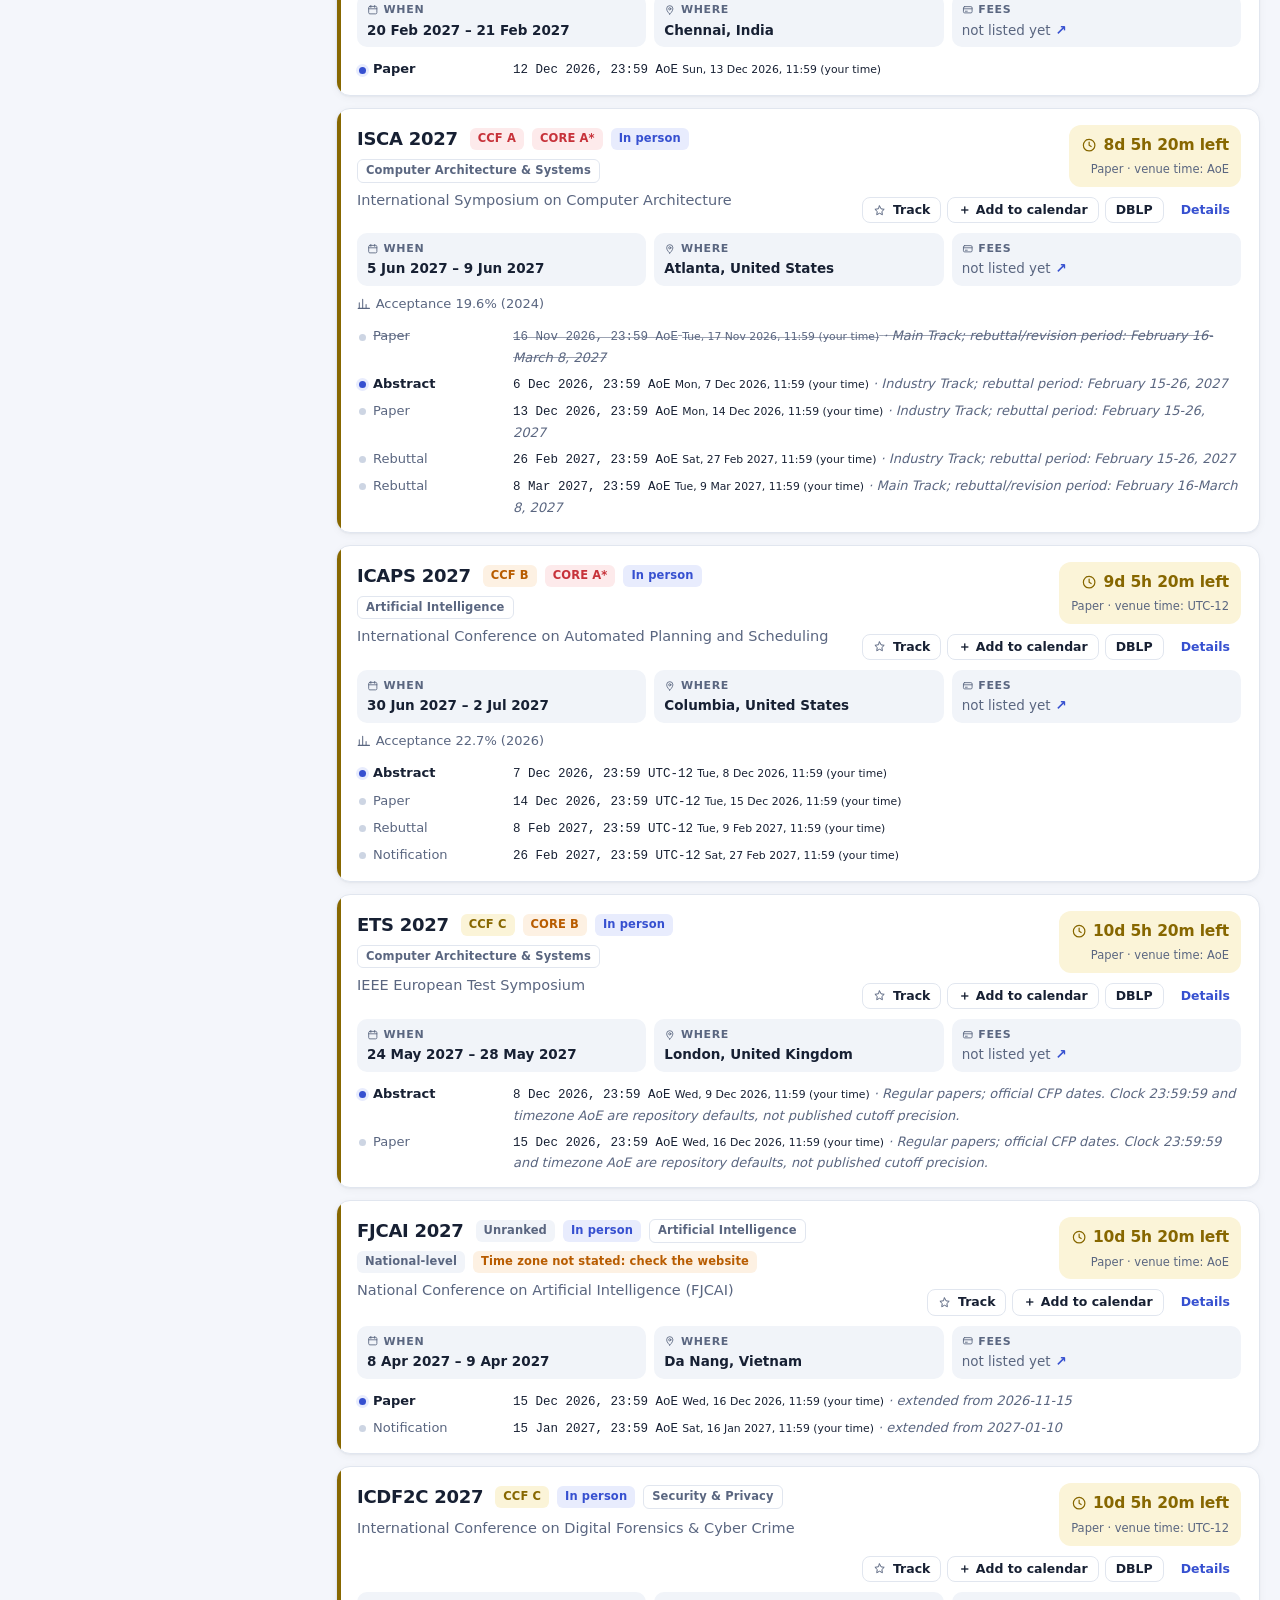
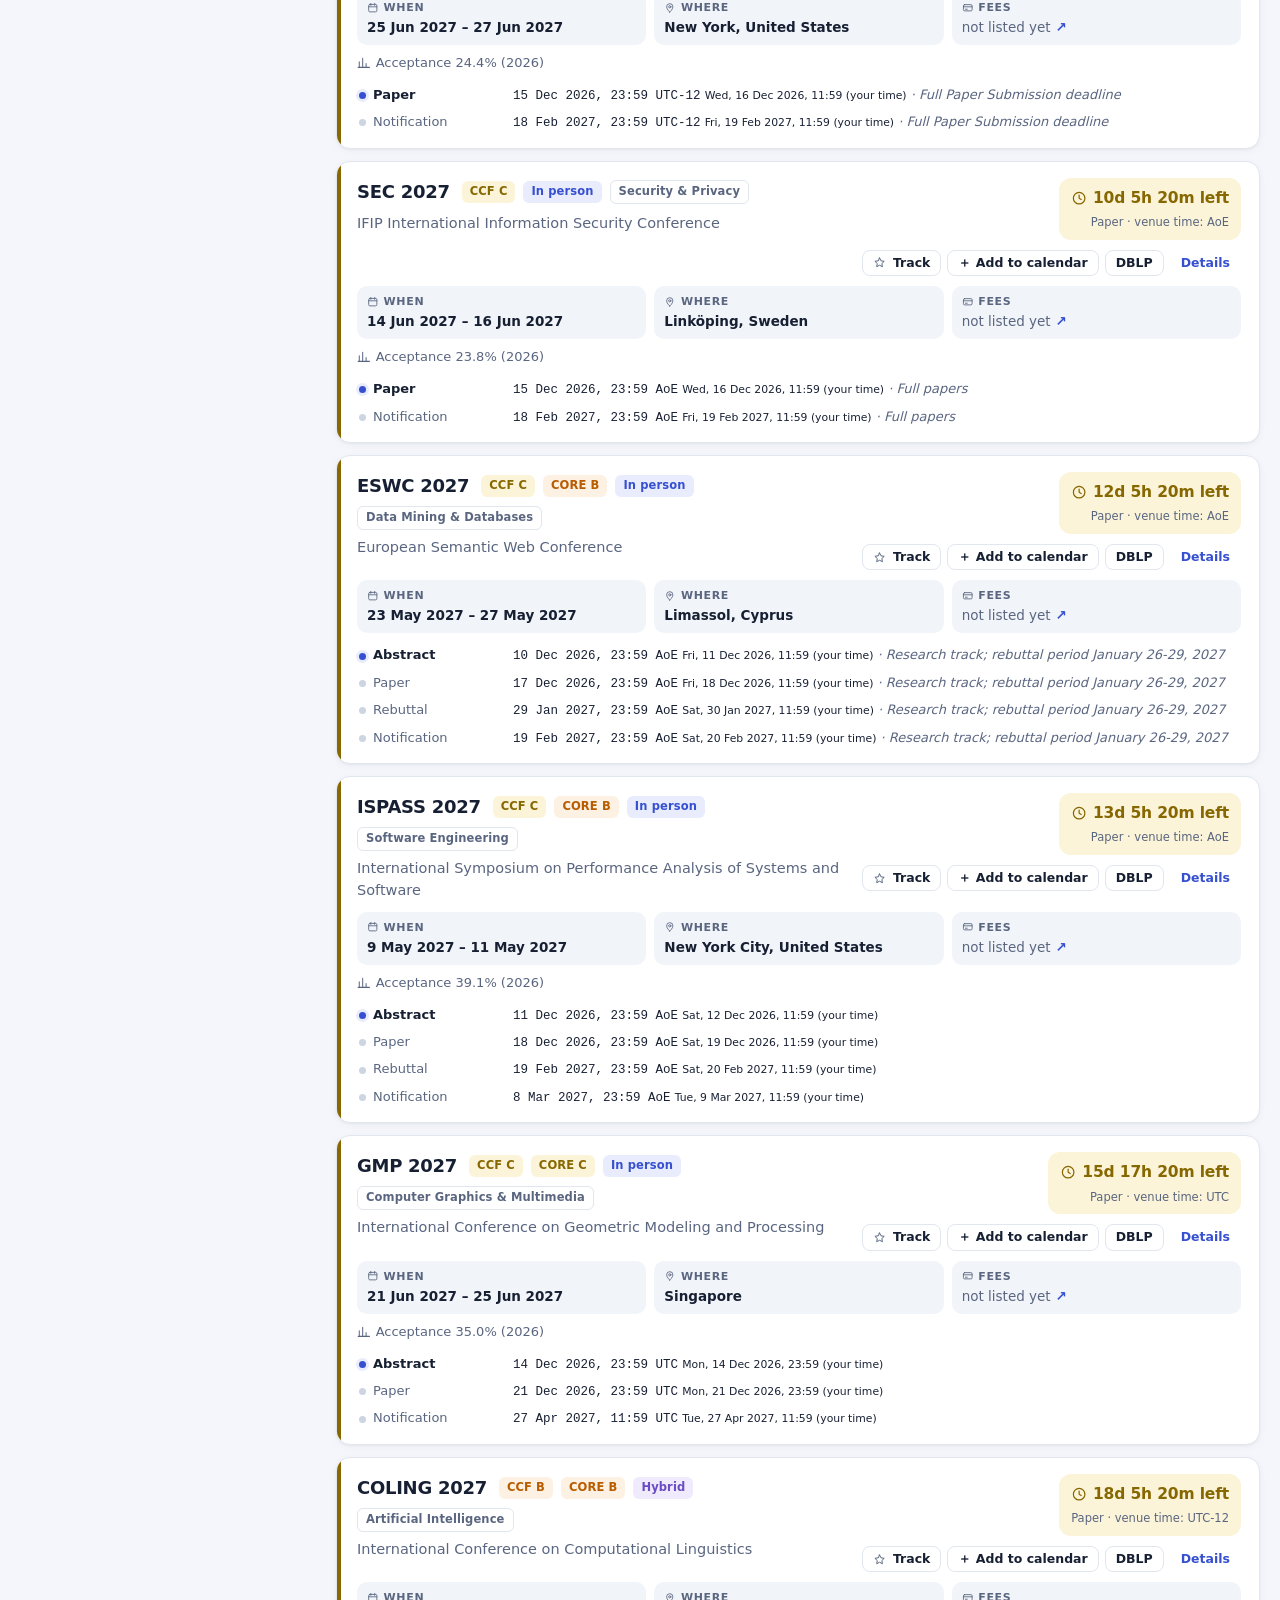
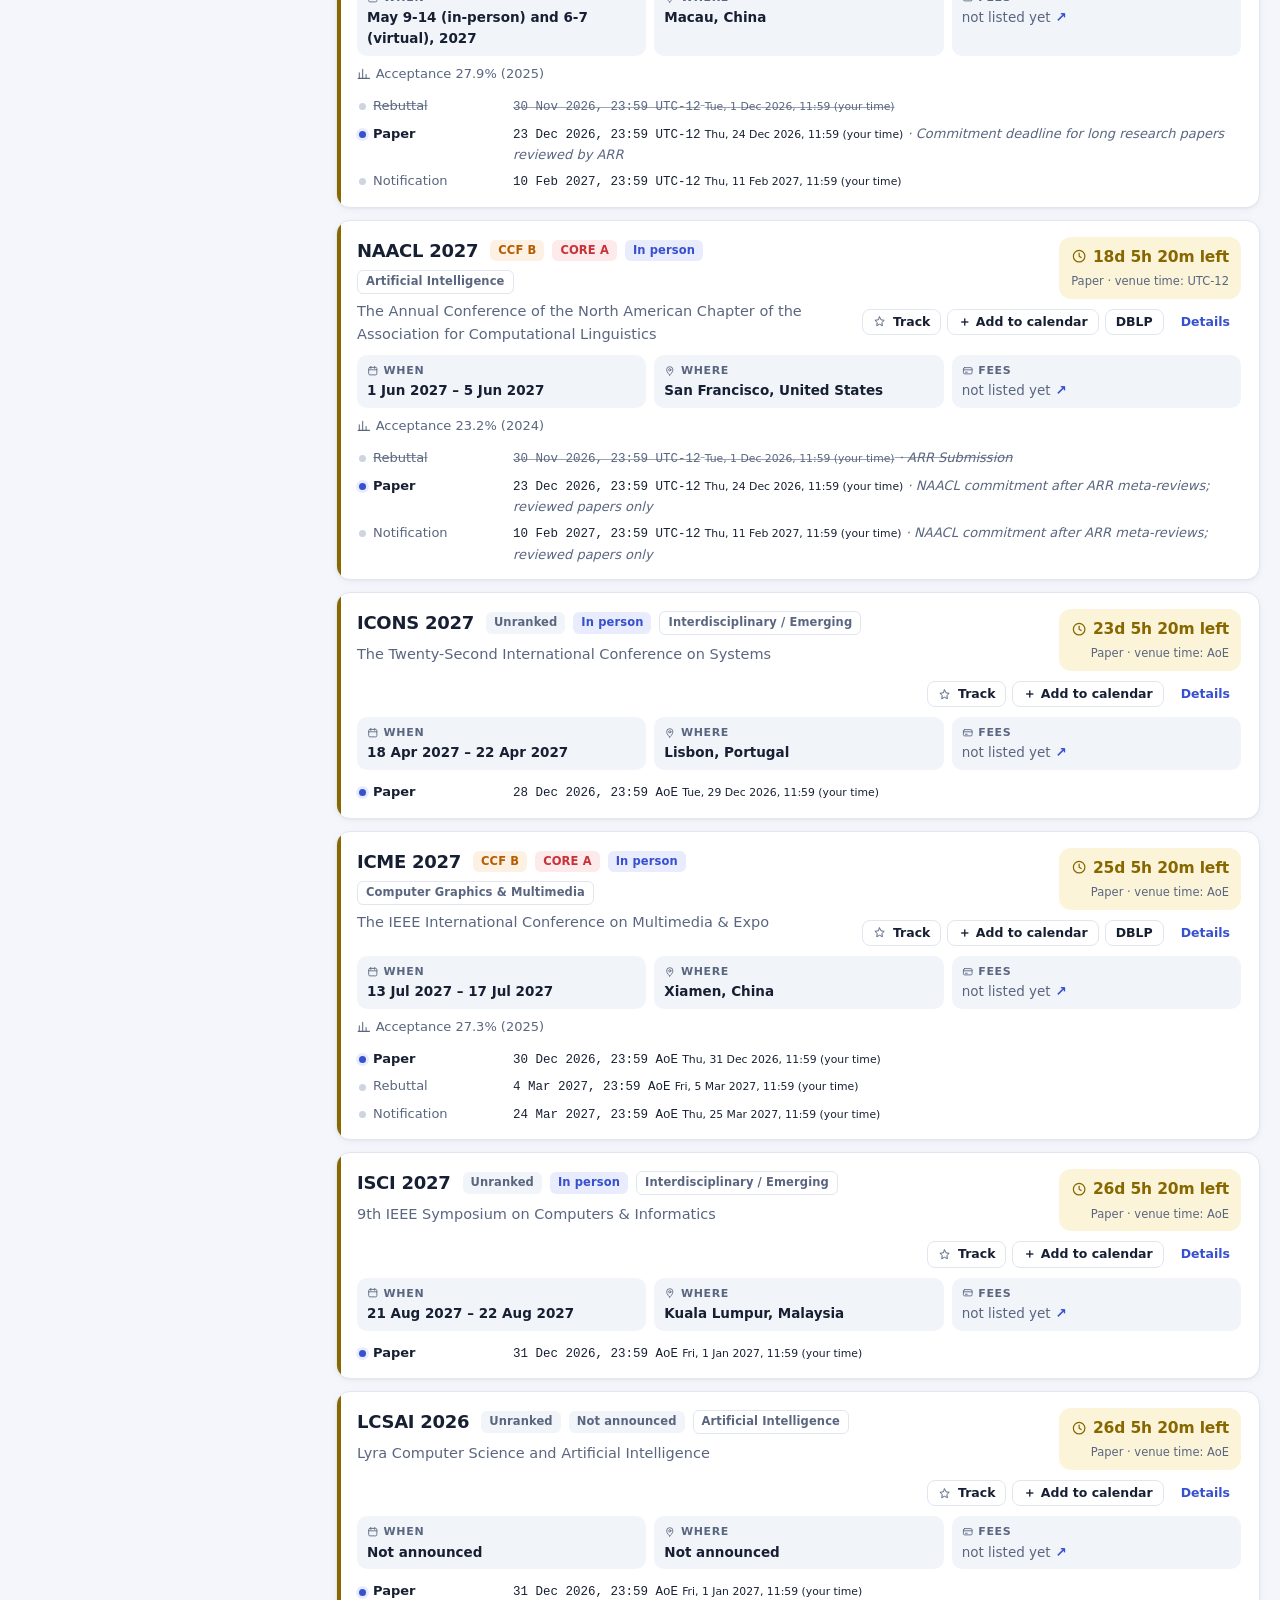
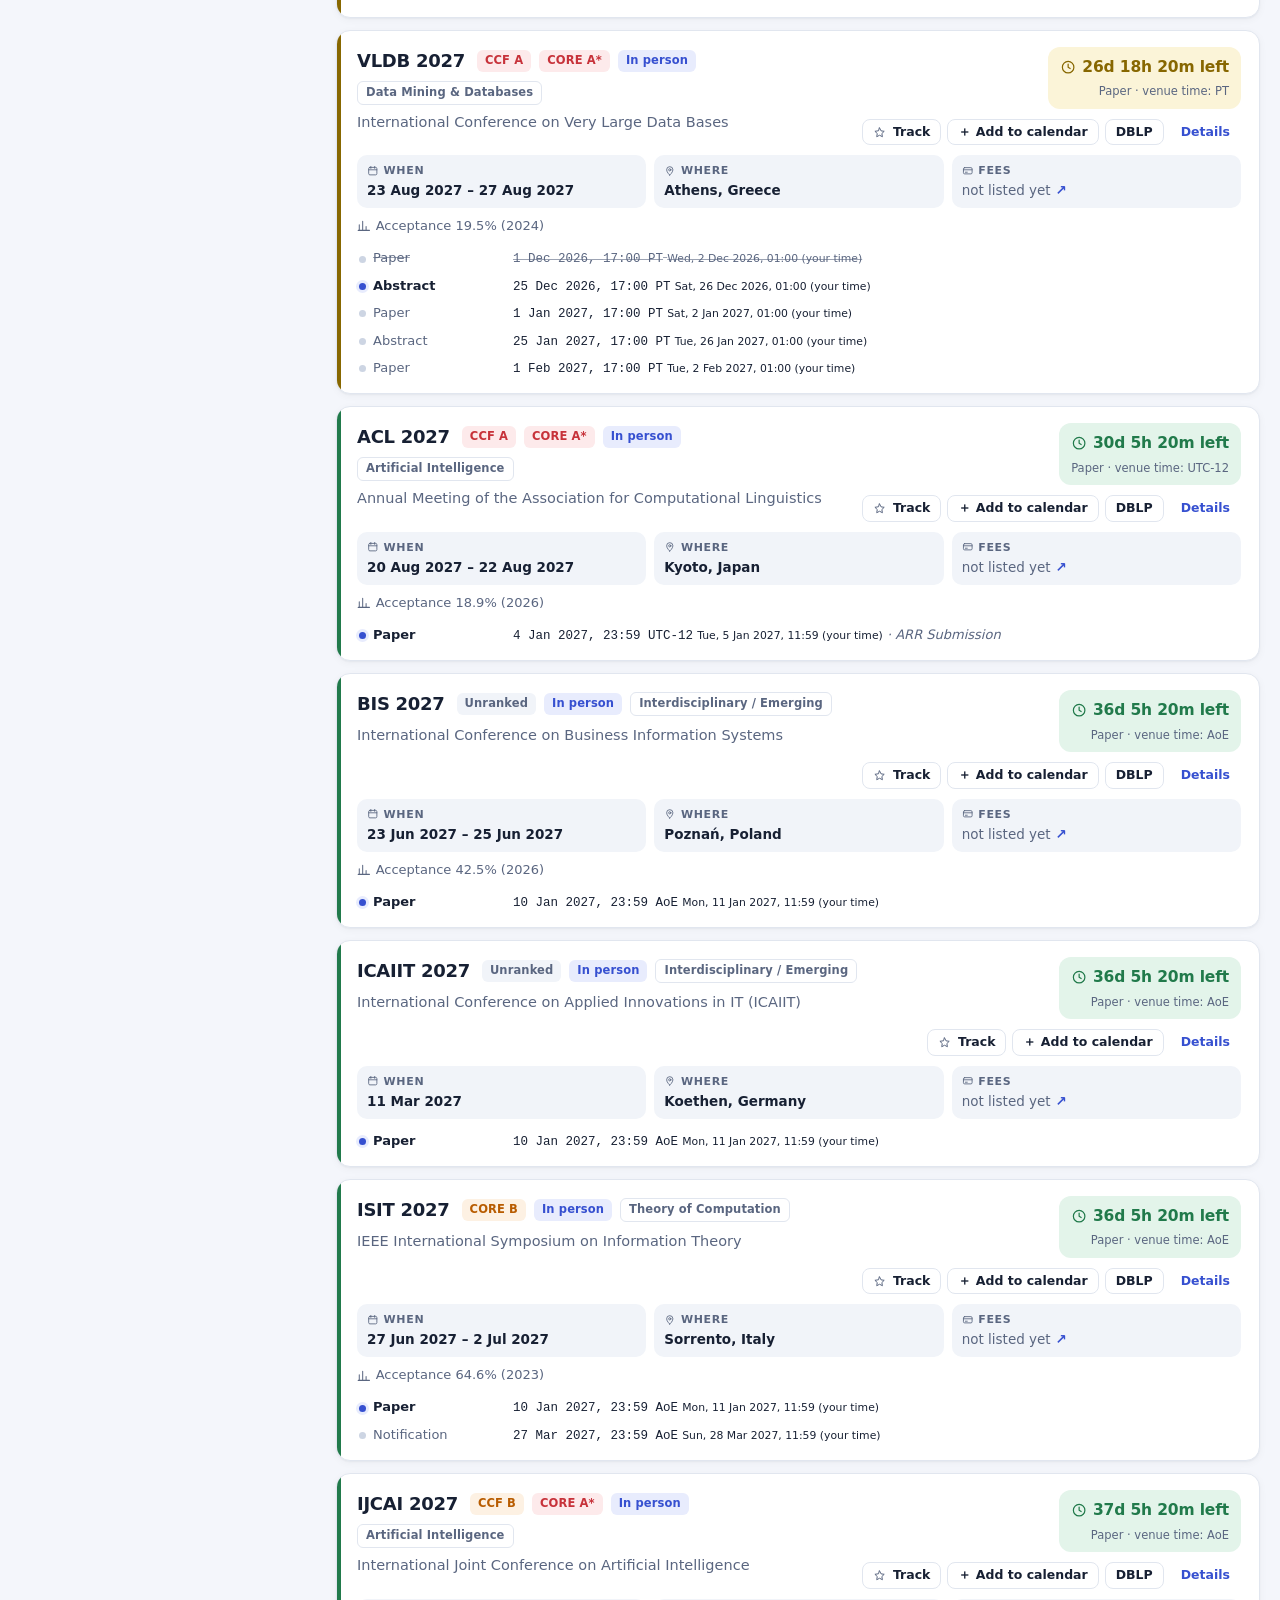
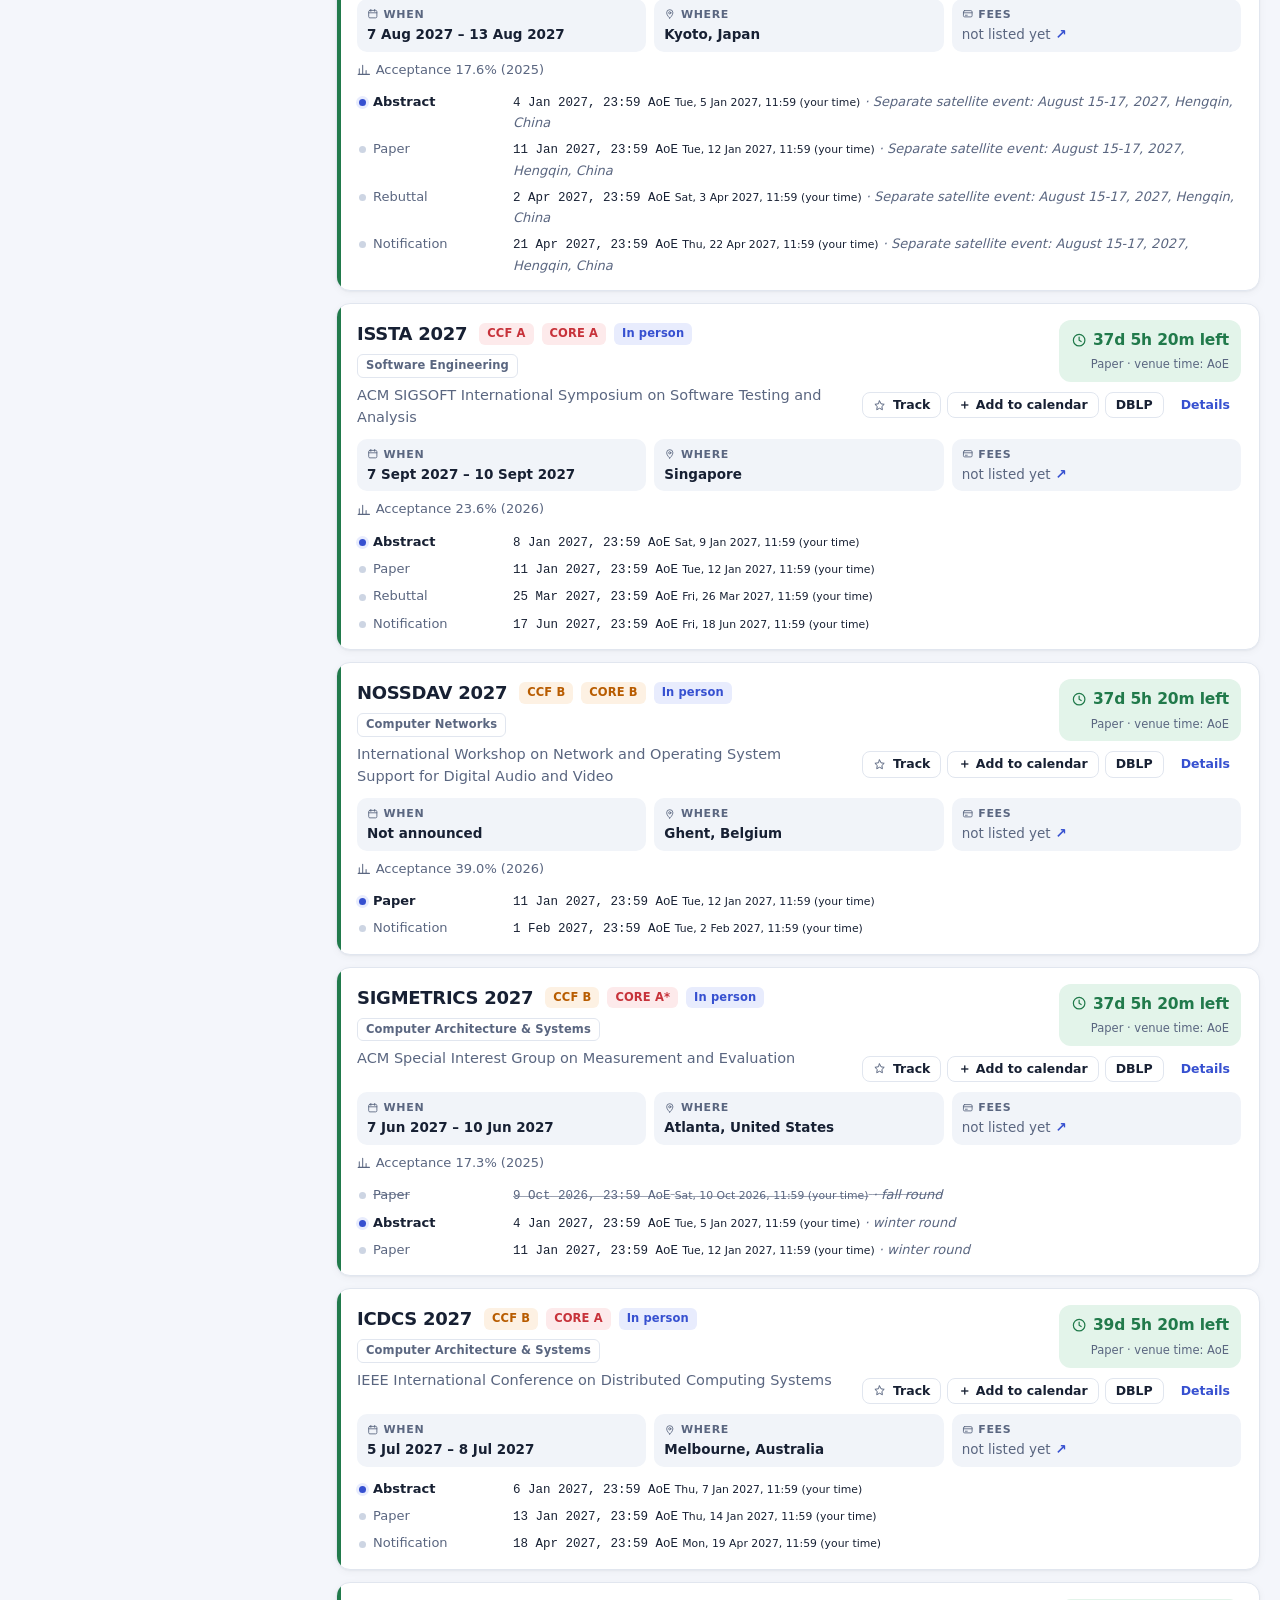
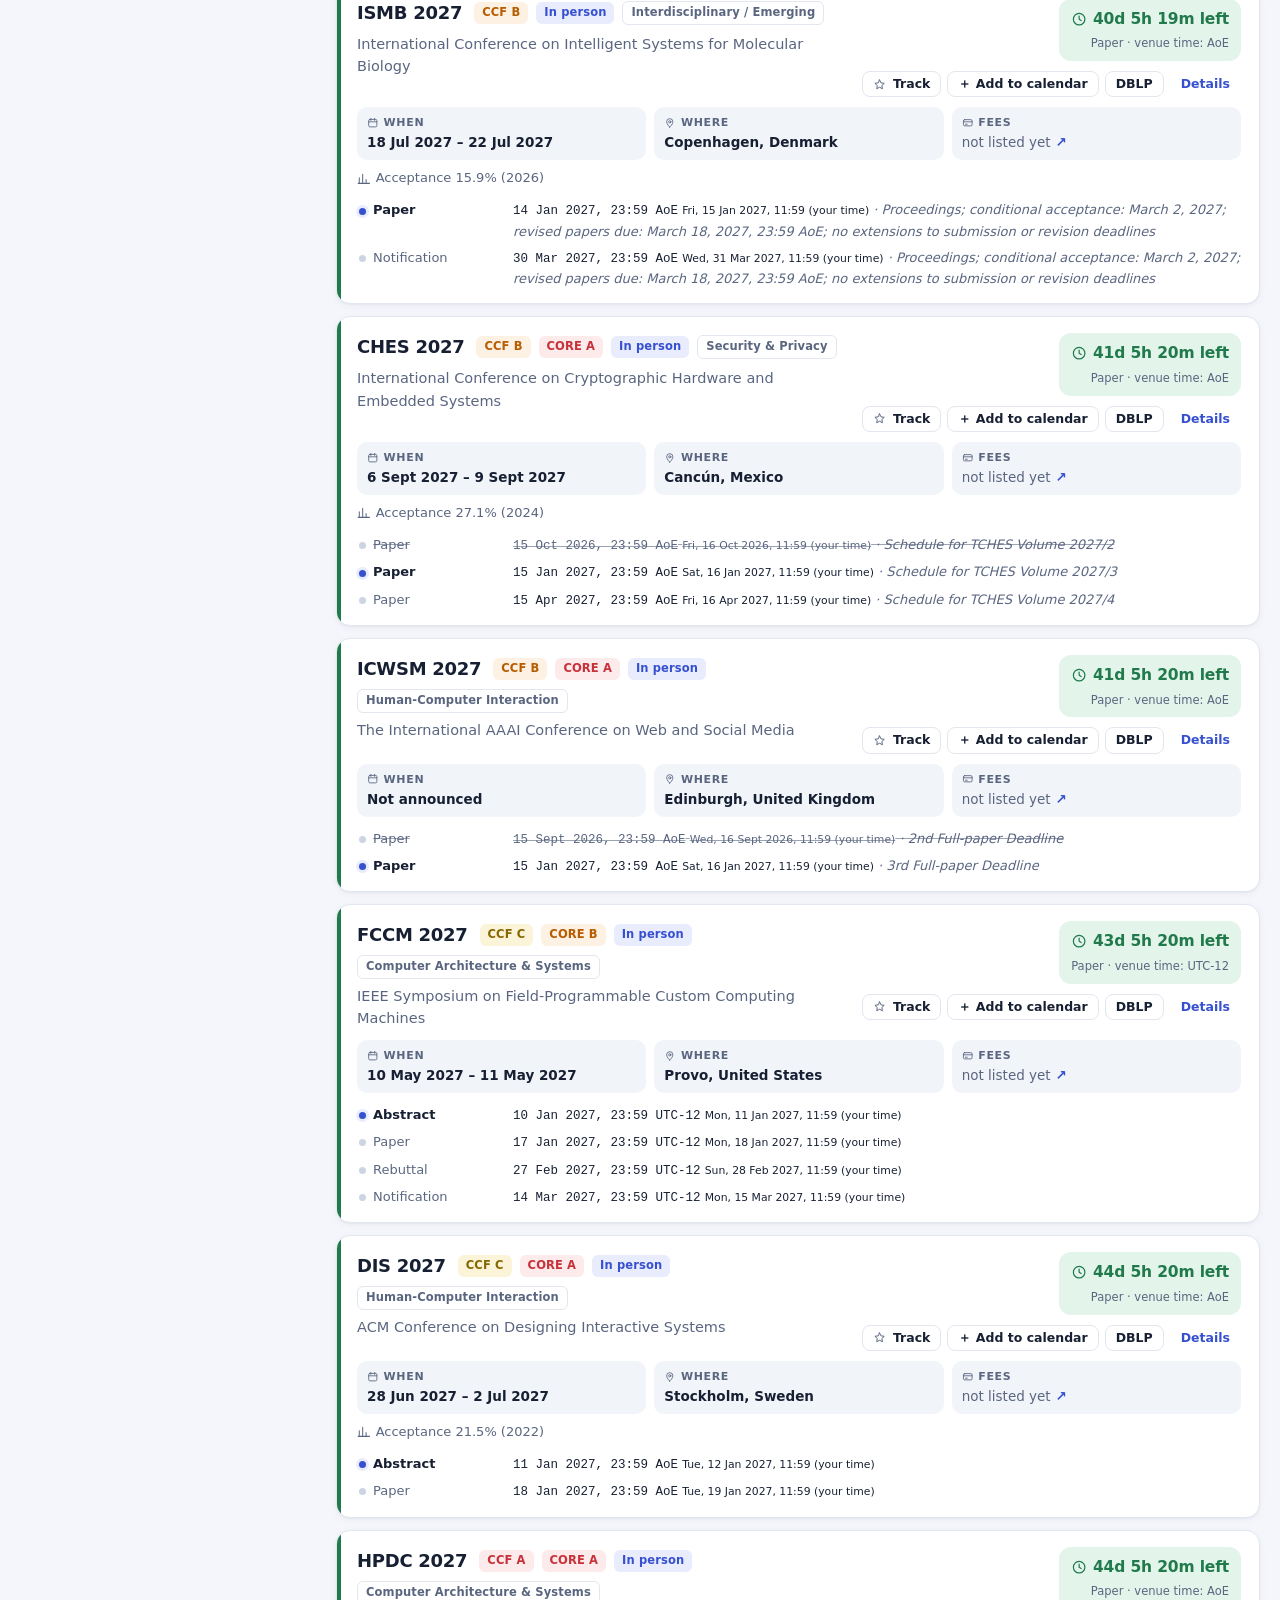
==== commit aa69c652: "Research-hour tables, editable rule tables, spreadsheet export and import, research overview - Rule " ====
--- a/index.html
+++ b/index.html
@@ -6,7 +6,7 @@
   <title>conf-tMtTracker</title>
   <meta name="description" content="Computer science calls for papers with CCF and CORE ranks, acceptance rates, calendar export and a personal submission plan." />
   <link rel="icon" href="data:image/svg+xml,%3Csvg xmlns='http://www.w3.org/2000/svg' viewBox='0 0 32 32'%3E%3Crect width='32' height='32' rx='7' fill='%233650d0'/%3E%3Cpath d='M9 8h14v3H9zM9 14h14v3H9zM9 20h9v3H9z' fill='white'/%3E%3C/svg%3E" />
-  <link rel="stylesheet" href="assets/styles.css?v=10" />
+  <link rel="stylesheet" href="assets/styles.css?v=11" />
   <link rel="alternate" type="text/calendar" title="conf-tMtTracker: ranked conference deadlines" href="data/deadlines.ics" />
   <script>
     // Apply the saved theme before first paint to avoid a flash.
@@ -80,6 +80,6 @@
   <input type="file" id="plan-file" accept="application/json,.json" hidden />
   <div id="toast" class="toast" role="status"></div>
 
-  <script type="module" src="assets/app.js?v=10"></script>
+  <script type="module" src="assets/app.js?v=11"></script>
 </body>
 </html>
--- a/assets/styles.css
+++ b/assets/styles.css
@@ -247,6 +247,45 @@
 .src { color: var(--ok); }
 .toolbar .grow { margin: 0 auto 0 0; }
 .field.inline { flex-direction: row; align-items: center; gap: 6px; margin: 0; }
+/* Research overview and table editor */
+.dash h3 .ic, .pack h3 .ic { margin-right: 6px; vertical-align: -3px; }
+.dash-grid { display: grid; grid-template-columns: repeat(auto-fit, minmax(170px, 1fr)); gap: 10px; margin: 10px 0 6px; }
+.dash-tile { background: var(--surface-2); border: 1px solid var(--border); border-radius: var(--radius-sm); padding: 10px 12px; min-width: 0; }
+.dash-tile.wide { grid-column: span 2; }
+.dash-label { font-size: 12px; color: var(--muted); font-weight: 700; display: flex; gap: 6px; align-items: center; }
+.dash-value { font-size: 22px; font-weight: 800; font-variant-numeric: tabular-nums; margin-top: 2px; overflow-wrap: anywhere; }
+.dash-value .muted { font-size: 15px; font-weight: 600; }
+.dash-sub { font-size: 12.5px; color: var(--muted); margin-top: 4px; }
+.meter { height: 8px; border-radius: 99px; background: var(--surface-3, var(--border)); overflow: hidden; margin-top: 8px; }
+.meter span { display: block; height: 100%; background: var(--accent); border-radius: 99px; }
+.meter span.done { background: var(--ok); }
+.warn-text { color: var(--soon); }
+.hint.warn-text { display: flex; gap: 6px; align-items: flex-start; }
+.mine { font-size: 13px; margin-top: 4px; }
+.facts-list { margin: 6px 0; padding-left: 18px; font-size: 13px; }
+small.cond { display: inline-block; margin-top: 2px; }
+.pack.editing { grid-column: 1 / -1; }
+.editor .field.wide input { width: 100%; }
+.ed-box { border: 1px solid var(--border); border-radius: var(--radius-sm); padding: 8px 12px 10px; margin: 10px 0; min-width: 0; }
+.ed-box legend { font-weight: 700; font-size: 13px; padding: 0 4px; }
+.ed-row { display: flex; flex-wrap: wrap; gap: 0 12px; align-items: flex-end; }
+.ed-row .grow { flex: 1 1 260px; }
+.ed-row .grow input { width: 100%; }
+.ed-cond { font-size: 13px; }
+.ed-alt { border-left: 3px solid var(--accent-soft); padding: 4px 0 4px 10px; margin: 6px 0; }
+.ed-alt-head { display: flex; gap: 8px; align-items: center; color: var(--muted); font-size: 12.5px; margin-bottom: 4px; }
+.ed-leaf { display: flex; flex-wrap: wrap; gap: 6px; align-items: center; margin: 4px 0; }
+.ed-leaf select, .ed-leaf input { padding: 5px 7px; border: 1px solid var(--border); border-radius: 6px; background: var(--surface); color: var(--text); font-size: 13.5px; max-width: 100%; }
+.ed-quota { margin-top: 8px; font-size: 13px; }
+.ed-save { position: sticky; bottom: 0; background: var(--surface); padding: 10px 0 4px; border-top: 1px solid var(--border); }
+.table-scroll { overflow-x: auto; }
+.table-scroll table.rules th, .table-scroll table.rules td { white-space: nowrap; }
+@media (max-width: 600px) {
+  .dash-grid { grid-template-columns: repeat(2, minmax(0, 1fr)); gap: 8px; }
+  .dash-tile.wide { grid-column: 1 / -1; }
+  .dash-value { font-size: 19px; }
+  .ed-leaf select, .ed-leaf input { flex: 1 1 120px; }
+}
 .empty { text-align: center; padding: 56px 16px; color: var(--muted); background: var(--surface); border: 1px dashed var(--border-strong); border-radius: var(--radius); }
 
 /* Calendar */
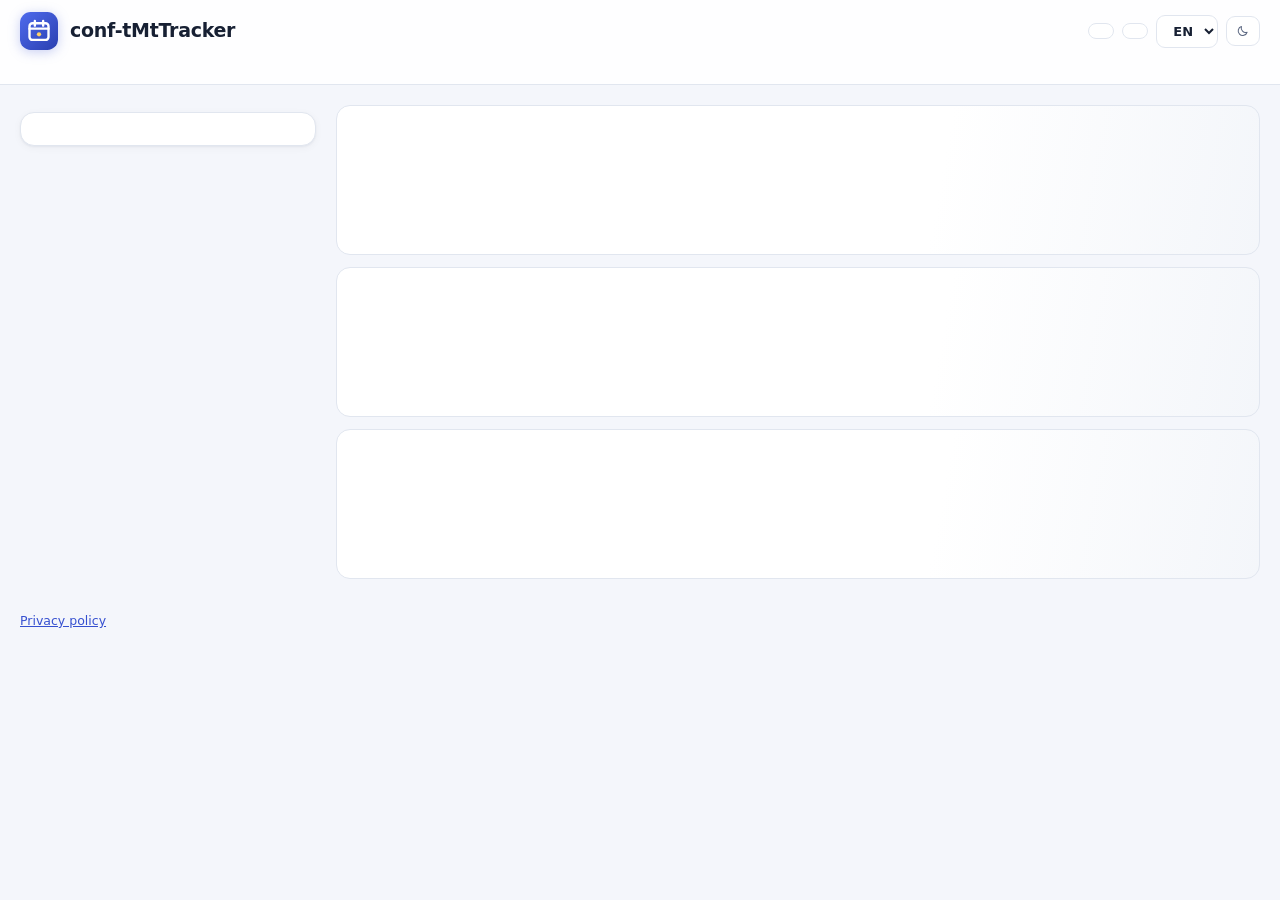
==== commit 35c0fc39: "Fill journal facts from the journal data; simpler rule spreadsheets - journal_info.json lists every " ====
--- a/index.html
+++ b/index.html
@@ -6,7 +6,7 @@
   <title>conf-tMtTracker</title>
   <meta name="description" content="Computer science calls for papers with CCF and CORE ranks, acceptance rates, calendar export and a personal submission plan." />
   <link rel="icon" href="data:image/svg+xml,%3Csvg xmlns='http://www.w3.org/2000/svg' viewBox='0 0 32 32'%3E%3Crect width='32' height='32' rx='7' fill='%233650d0'/%3E%3Cpath d='M9 8h14v3H9zM9 14h14v3H9zM9 20h9v3H9z' fill='white'/%3E%3C/svg%3E" />
-  <link rel="stylesheet" href="assets/styles.css?v=11" />
+  <link rel="stylesheet" href="assets/styles.css?v=12" />
   <link rel="alternate" type="text/calendar" title="conf-tMtTracker: ranked conference deadlines" href="data/deadlines.ics" />
   <script>
     // Apply the saved theme before first paint to avoid a flash.
@@ -80,6 +80,6 @@
   <input type="file" id="plan-file" accept="application/json,.json" hidden />
   <div id="toast" class="toast" role="status"></div>
 
-  <script type="module" src="assets/app.js?v=11"></script>
+  <script type="module" src="assets/app.js?v=12"></script>
 </body>
 </html>
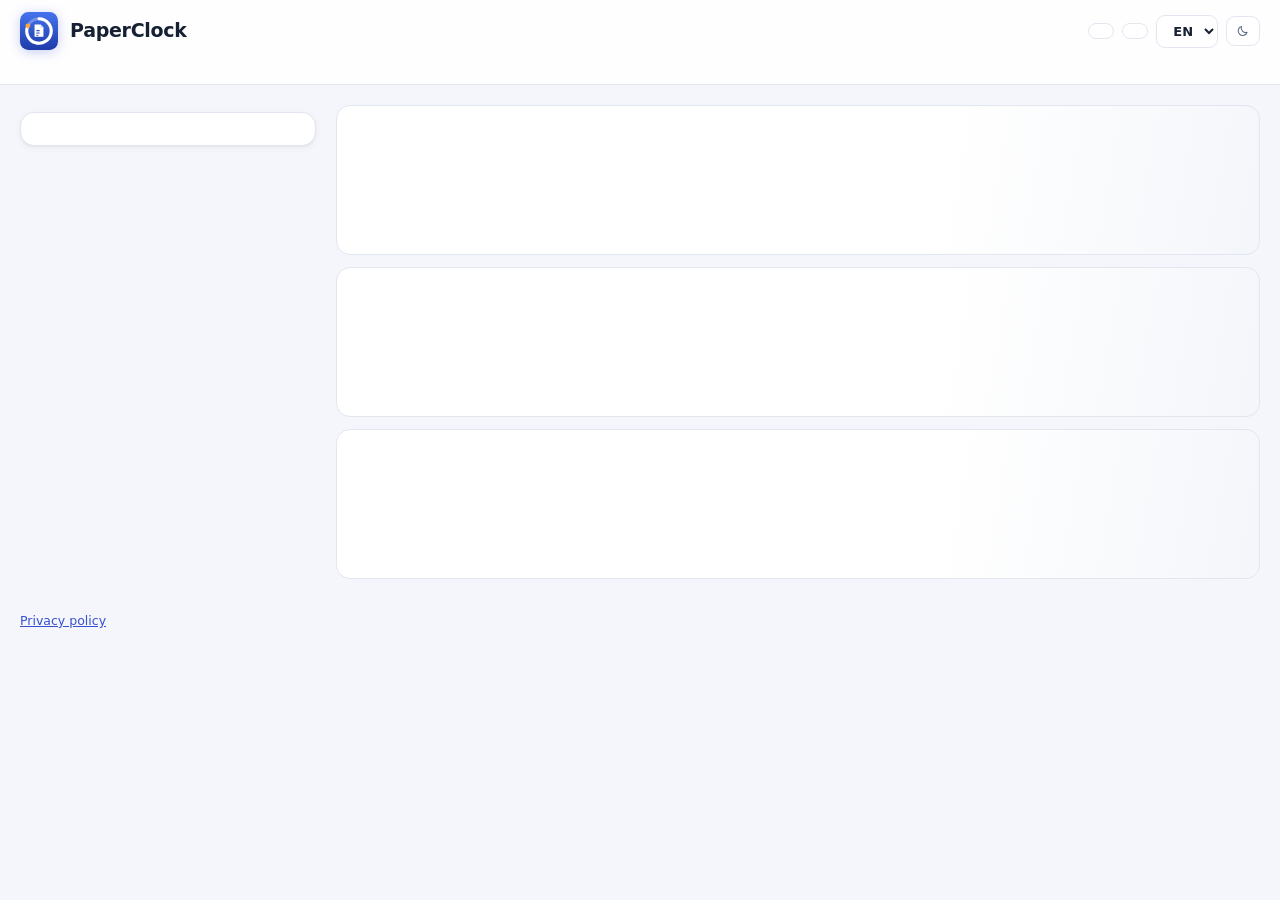
==== commit 99b274cd: "Rename to PaperClock; new icon for the site - The app is now called PaperClock (formerly conf-tMtTra" ====
--- a/index.html
+++ b/index.html
@@ -3,11 +3,12 @@
 <head>
   <meta charset="UTF-8" />
   <meta name="viewport" content="width=device-width, initial-scale=1.0" />
-  <title>conf-tMtTracker</title>
+  <title>PaperClock</title>
   <meta name="description" content="Computer science calls for papers with CCF and CORE ranks, acceptance rates, calendar export and a personal submission plan." />
-  <link rel="icon" href="data:image/svg+xml,%3Csvg xmlns='http://www.w3.org/2000/svg' viewBox='0 0 32 32'%3E%3Crect width='32' height='32' rx='7' fill='%233650d0'/%3E%3Cpath d='M9 8h14v3H9zM9 14h14v3H9zM9 20h9v3H9z' fill='white'/%3E%3C/svg%3E" />
-  <link rel="stylesheet" href="assets/styles.css?v=12" />
-  <link rel="alternate" type="text/calendar" title="conf-tMtTracker: ranked conference deadlines" href="data/deadlines.ics" />
+  <link rel="icon" type="image/svg+xml" href="assets/icon.svg?v=13" />
+  <link rel="apple-touch-icon" href="assets/apple-touch-icon.png?v=13" />
+  <link rel="stylesheet" href="assets/styles.css?v=13" />
+  <link rel="alternate" type="text/calendar" title="PaperClock: ranked conference deadlines" href="data/deadlines.ics" />
   <script>
     // Apply the saved theme before first paint to avoid a flash.
     try { const t = localStorage.getItem("conf_tracker_theme"); if (t) document.documentElement.dataset.theme = t; } catch {}
@@ -17,9 +18,9 @@
   <header class="topbar">
     <div class="topbar-inner">
       <div class="brand">
-        <span class="brand-mark" aria-hidden="true"><svg viewBox="0 0 32 32"><rect width="32" height="32" rx="9" fill="url(#bg)"/><defs><linearGradient id="bg" x1="0" y1="0" x2="1" y2="1"><stop offset="0" stop-color="#4f6bed"/><stop offset="1" stop-color="#2a3fb0"/></linearGradient></defs><rect x="8" y="9.5" width="16" height="14" rx="2.5" fill="none" stroke="#fff" stroke-width="2"/><path d="M8 14h16M12.5 7.5v4M19.5 7.5v4" stroke="#fff" stroke-width="2" stroke-linecap="round"/><circle cx="16" cy="18.8" r="1.8" fill="#ffd166"/></svg></span>
+        <span class="brand-mark" aria-hidden="true"><img src="assets/icon.svg?v=13" alt="" width="38" height="38" /></span>
         <div class="brand-text">
-          <h1 id="app-name">conf-tMtTracker</h1>
+          <h1 id="app-name">PaperClock</h1>
           <p id="tagline"></p>
         </div>
       </div>
@@ -80,6 +81,6 @@
   <input type="file" id="plan-file" accept="application/json,.json" hidden />
   <div id="toast" class="toast" role="status"></div>
 
-  <script type="module" src="assets/app.js?v=12"></script>
+  <script type="module" src="assets/app.js?v=13"></script>
 </body>
 </html>
--- a/assets/styles.css
+++ b/assets/styles.css
@@ -60,7 +60,7 @@
 .topbar { background: color-mix(in srgb, var(--surface) 88%, transparent); backdrop-filter: saturate(1.4) blur(10px); border-bottom: 1px solid var(--border); position: sticky; top: 0; z-index: 20; }
 .topbar-inner { max-width: 1320px; margin: 0 auto; padding: 12px 20px 8px; display: flex; gap: 16px; align-items: center; flex-wrap: wrap; }
 .brand { display: flex; align-items: center; gap: 12px; min-width: 0; flex: 1 1 320px; }
-.brand-mark svg { width: 38px; height: 38px; display: block; filter: drop-shadow(0 2px 6px rgba(54, 80, 208, 0.28)); }
+.brand-mark img { width: 38px; height: 38px; display: block; filter: drop-shadow(0 2px 6px rgba(54, 80, 208, 0.28)); }
 .brand-text { display: flex; flex-direction: column; min-width: 0; }
 .brand h1 { font-size: 19px; margin: 0; letter-spacing: -0.015em; font-weight: 800; }
 .brand p { margin: 0; color: var(--muted); font-size: 13px; }
